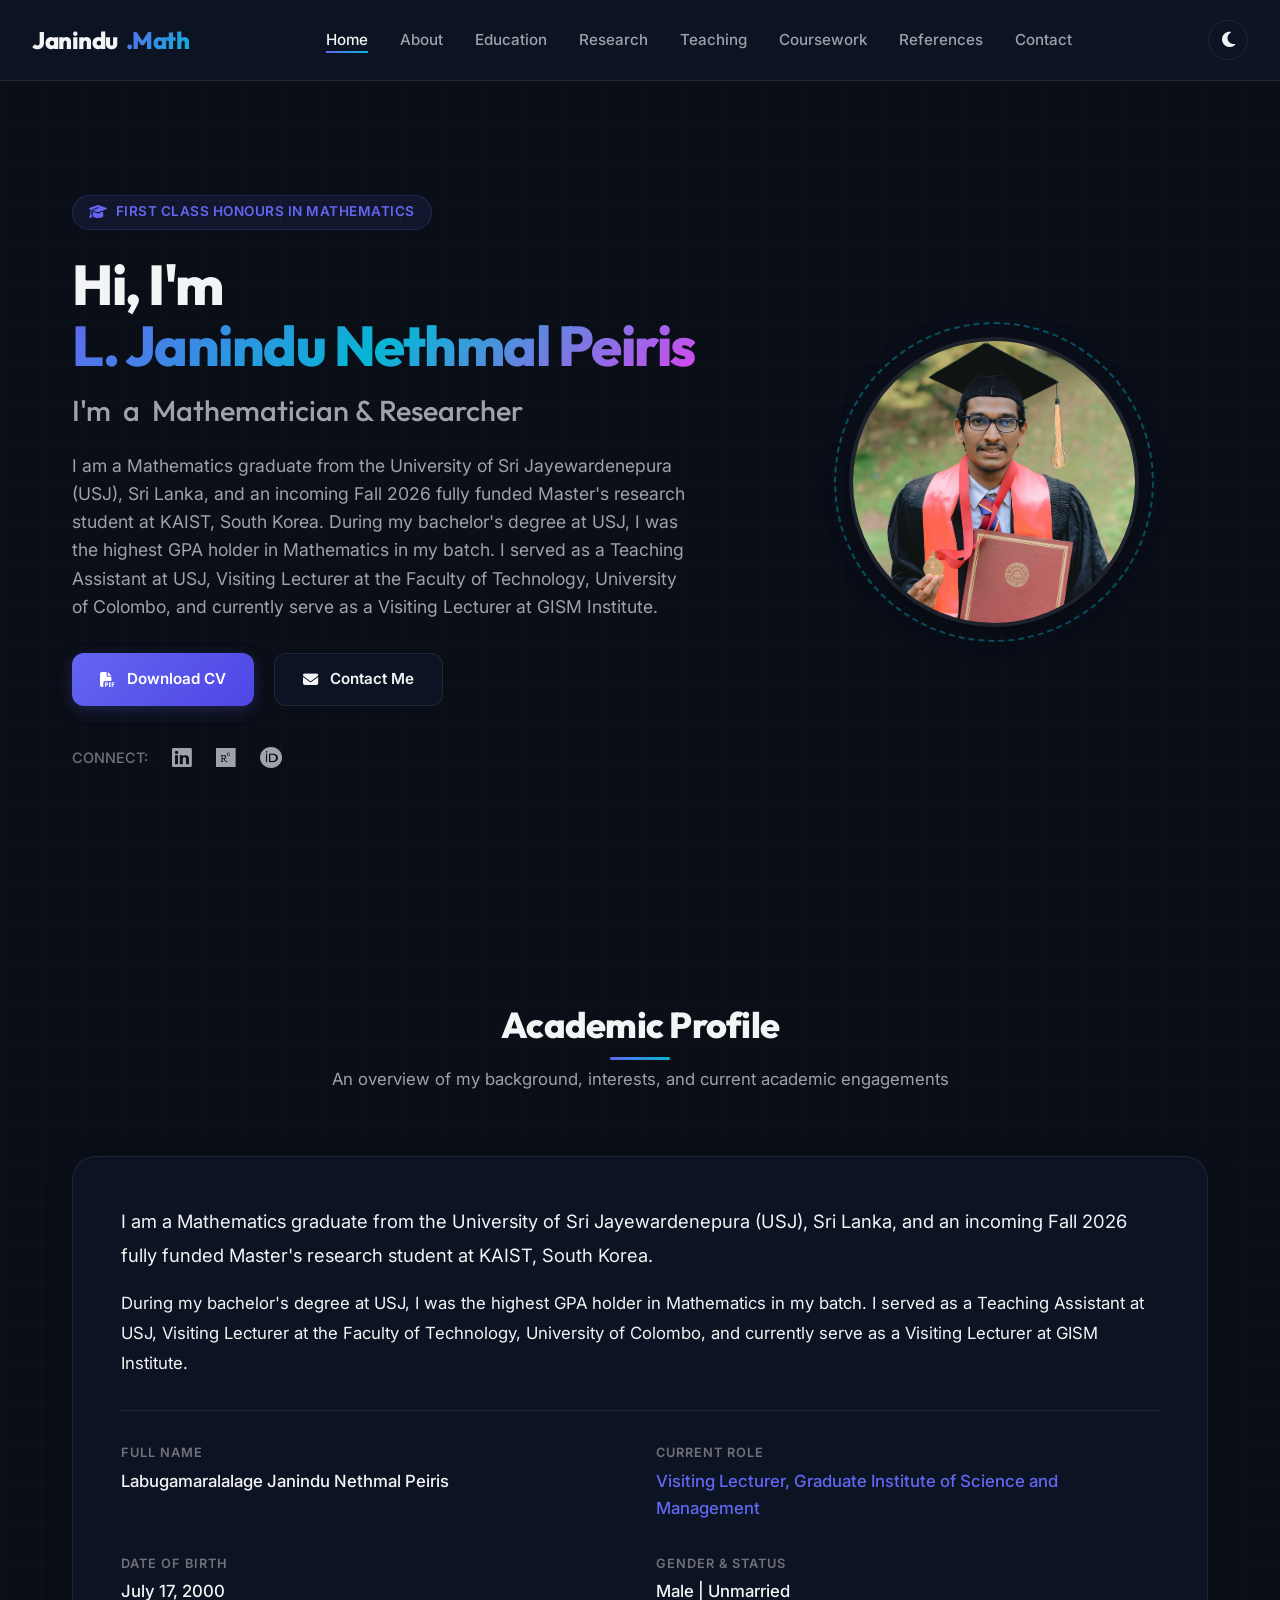
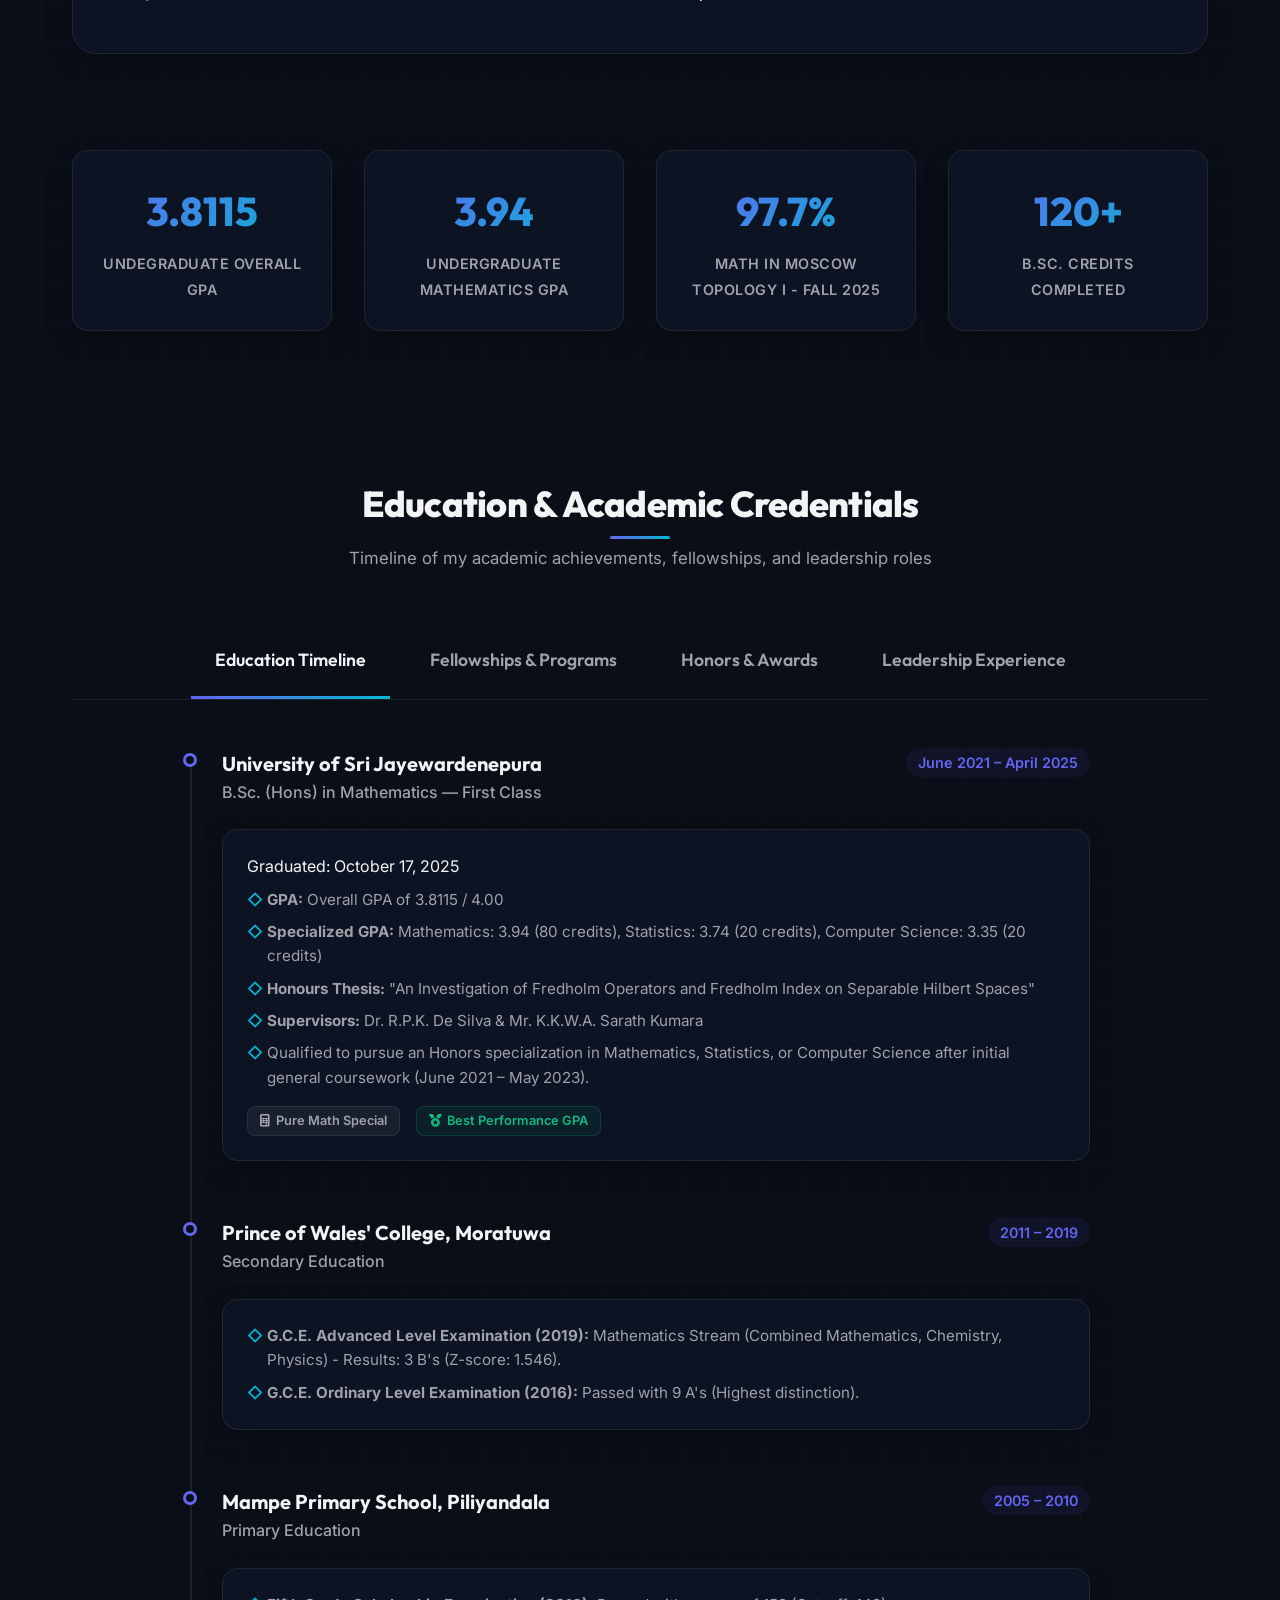
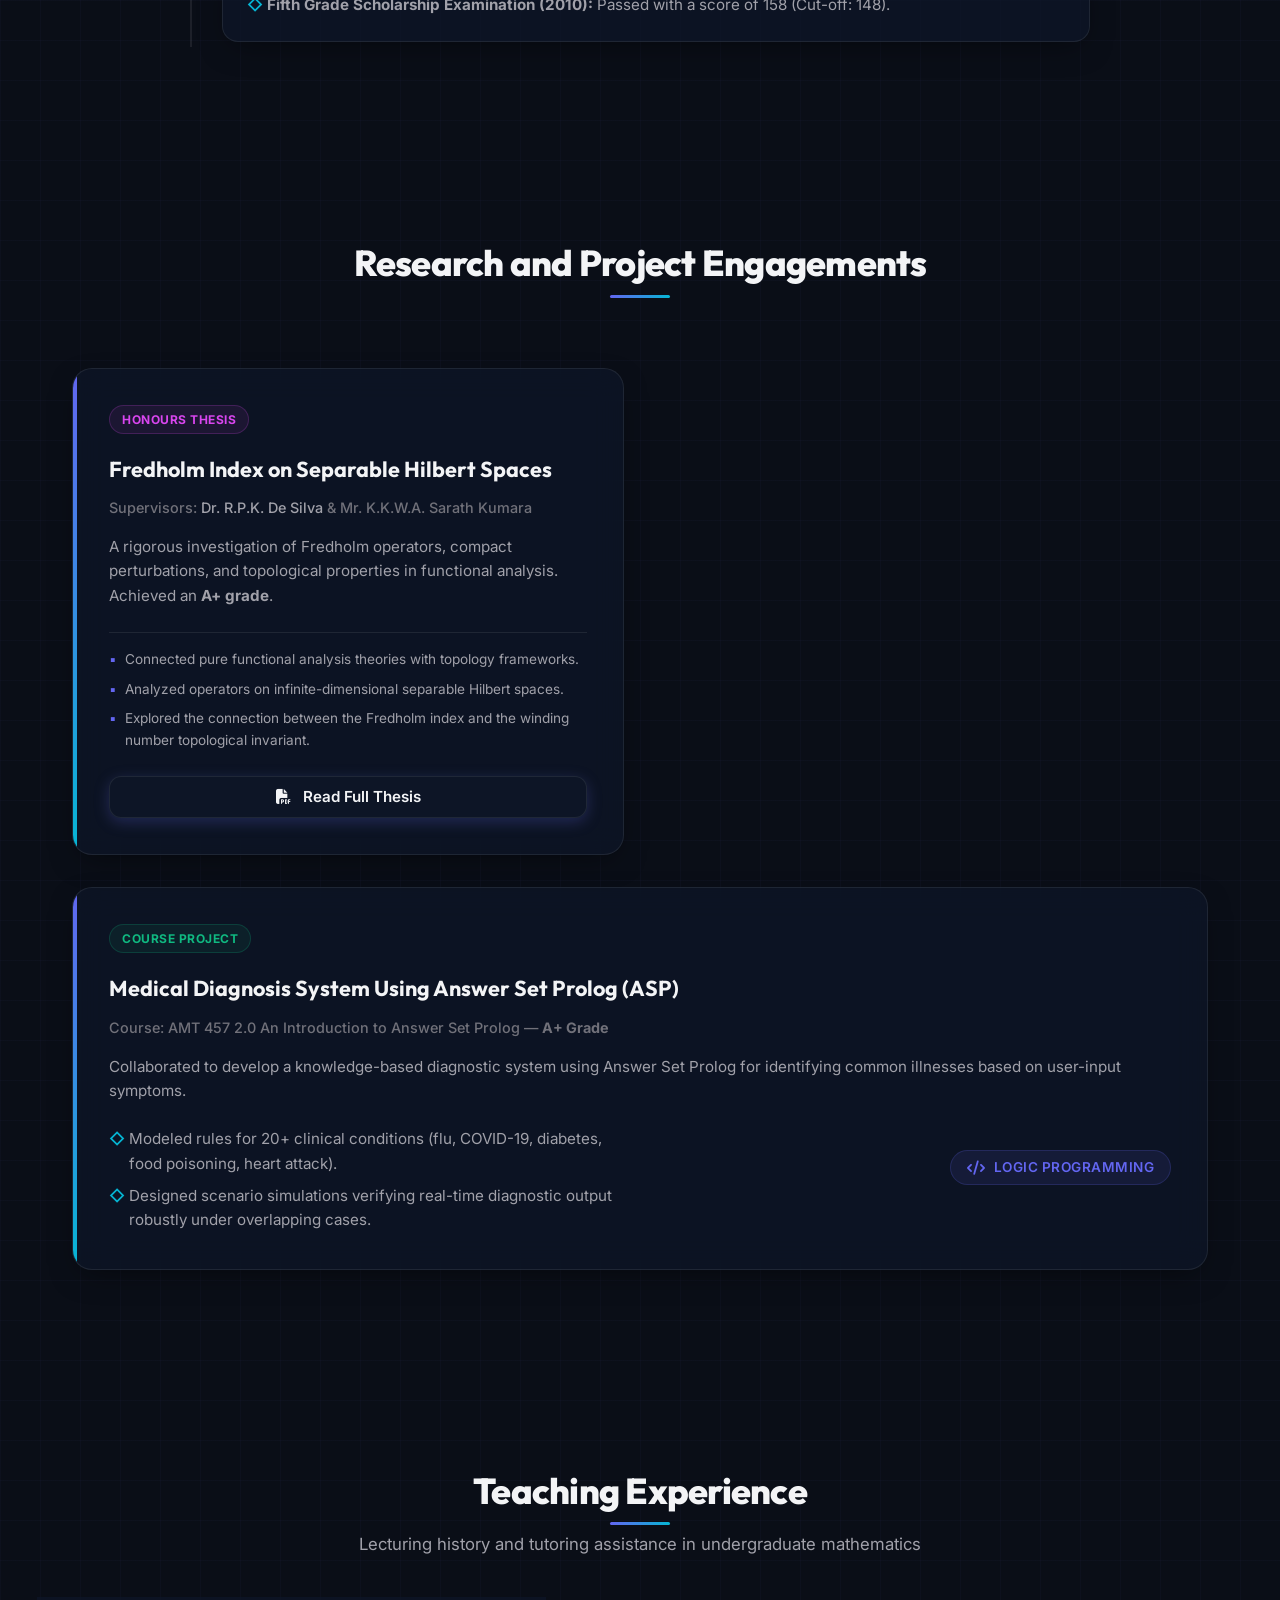
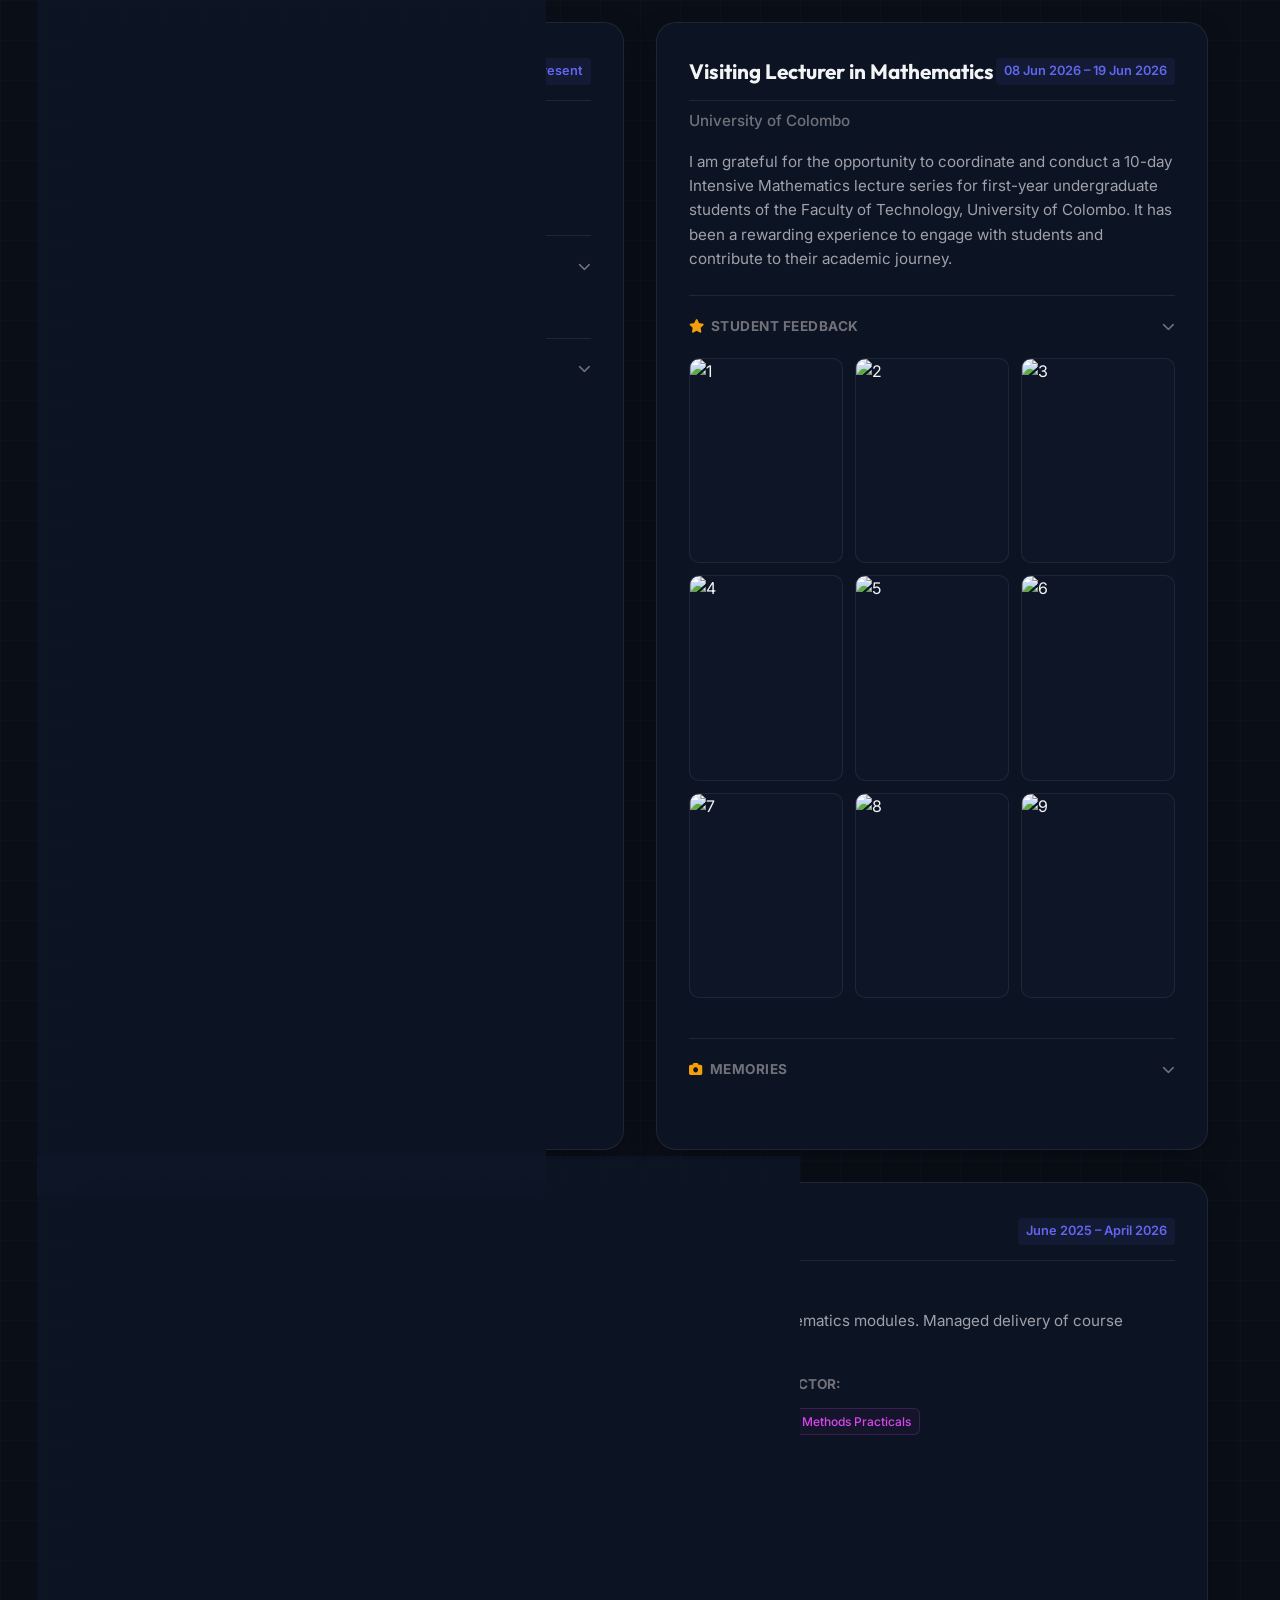
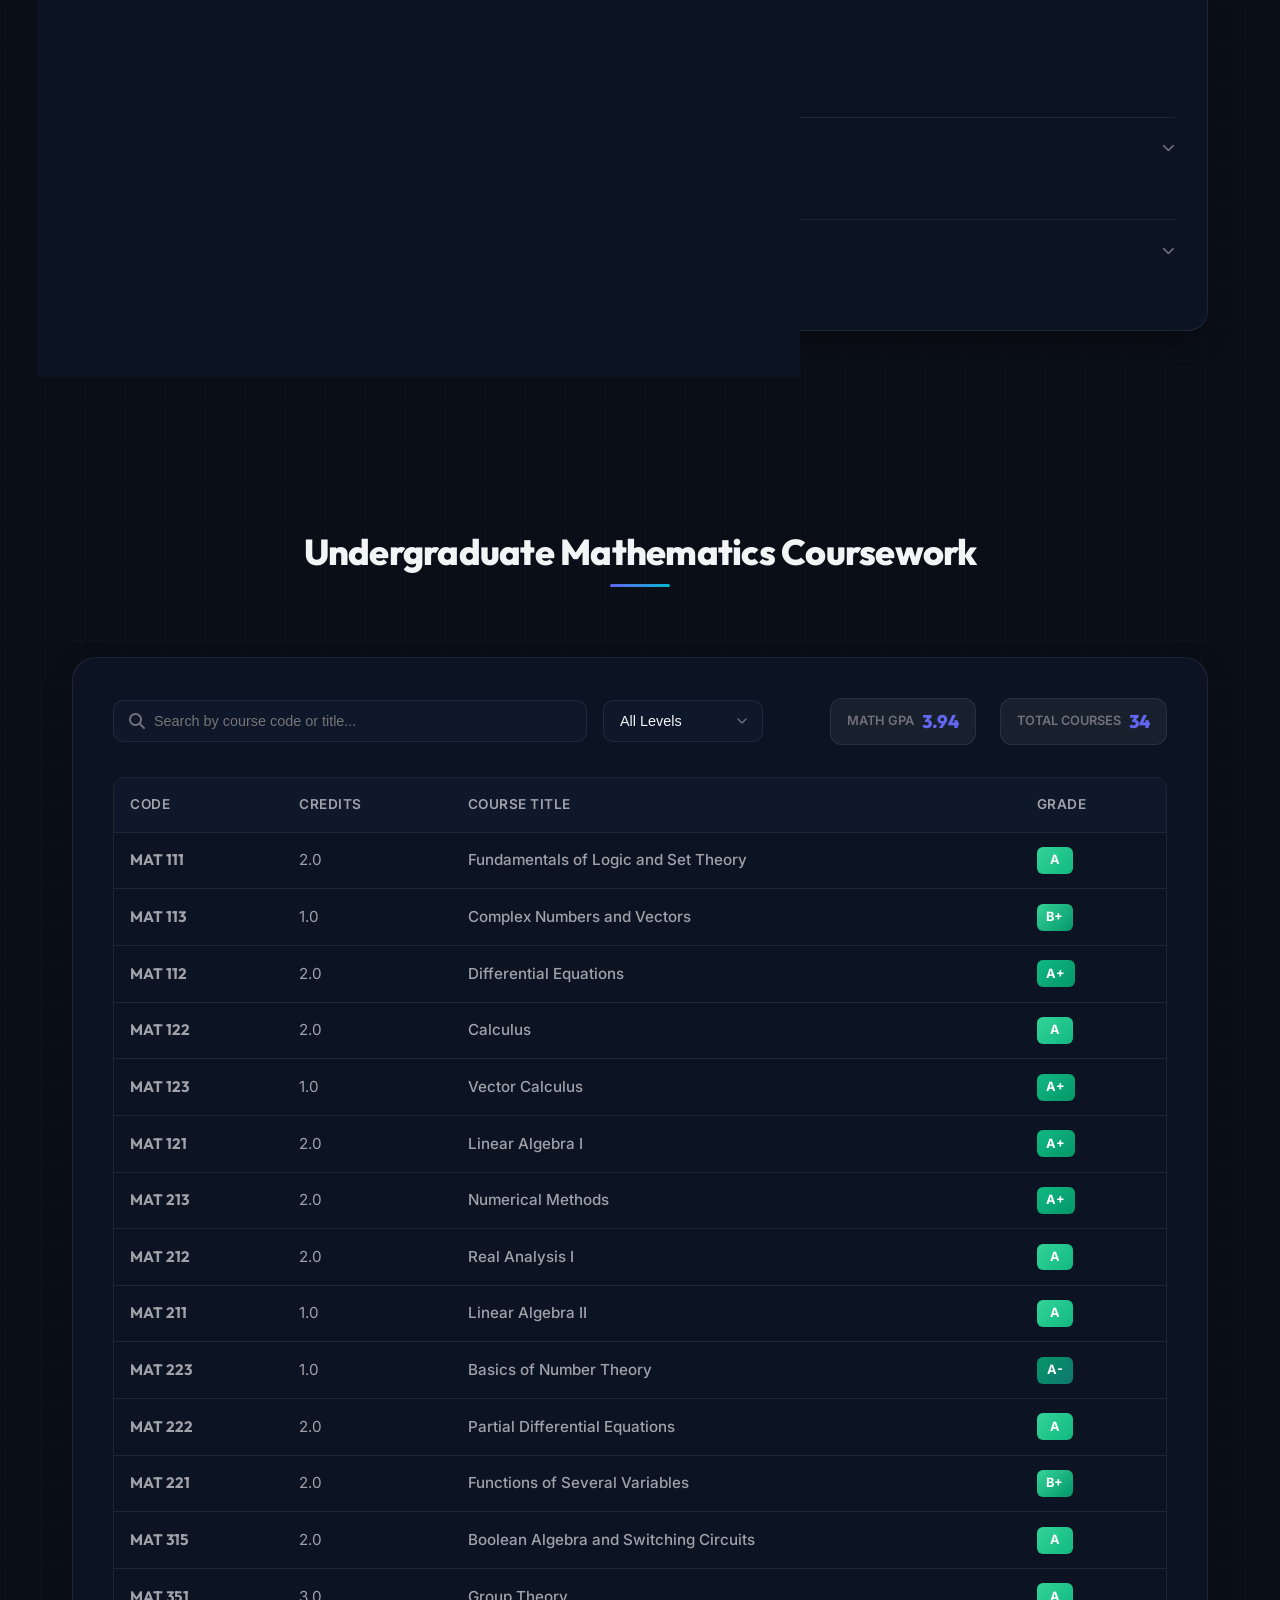
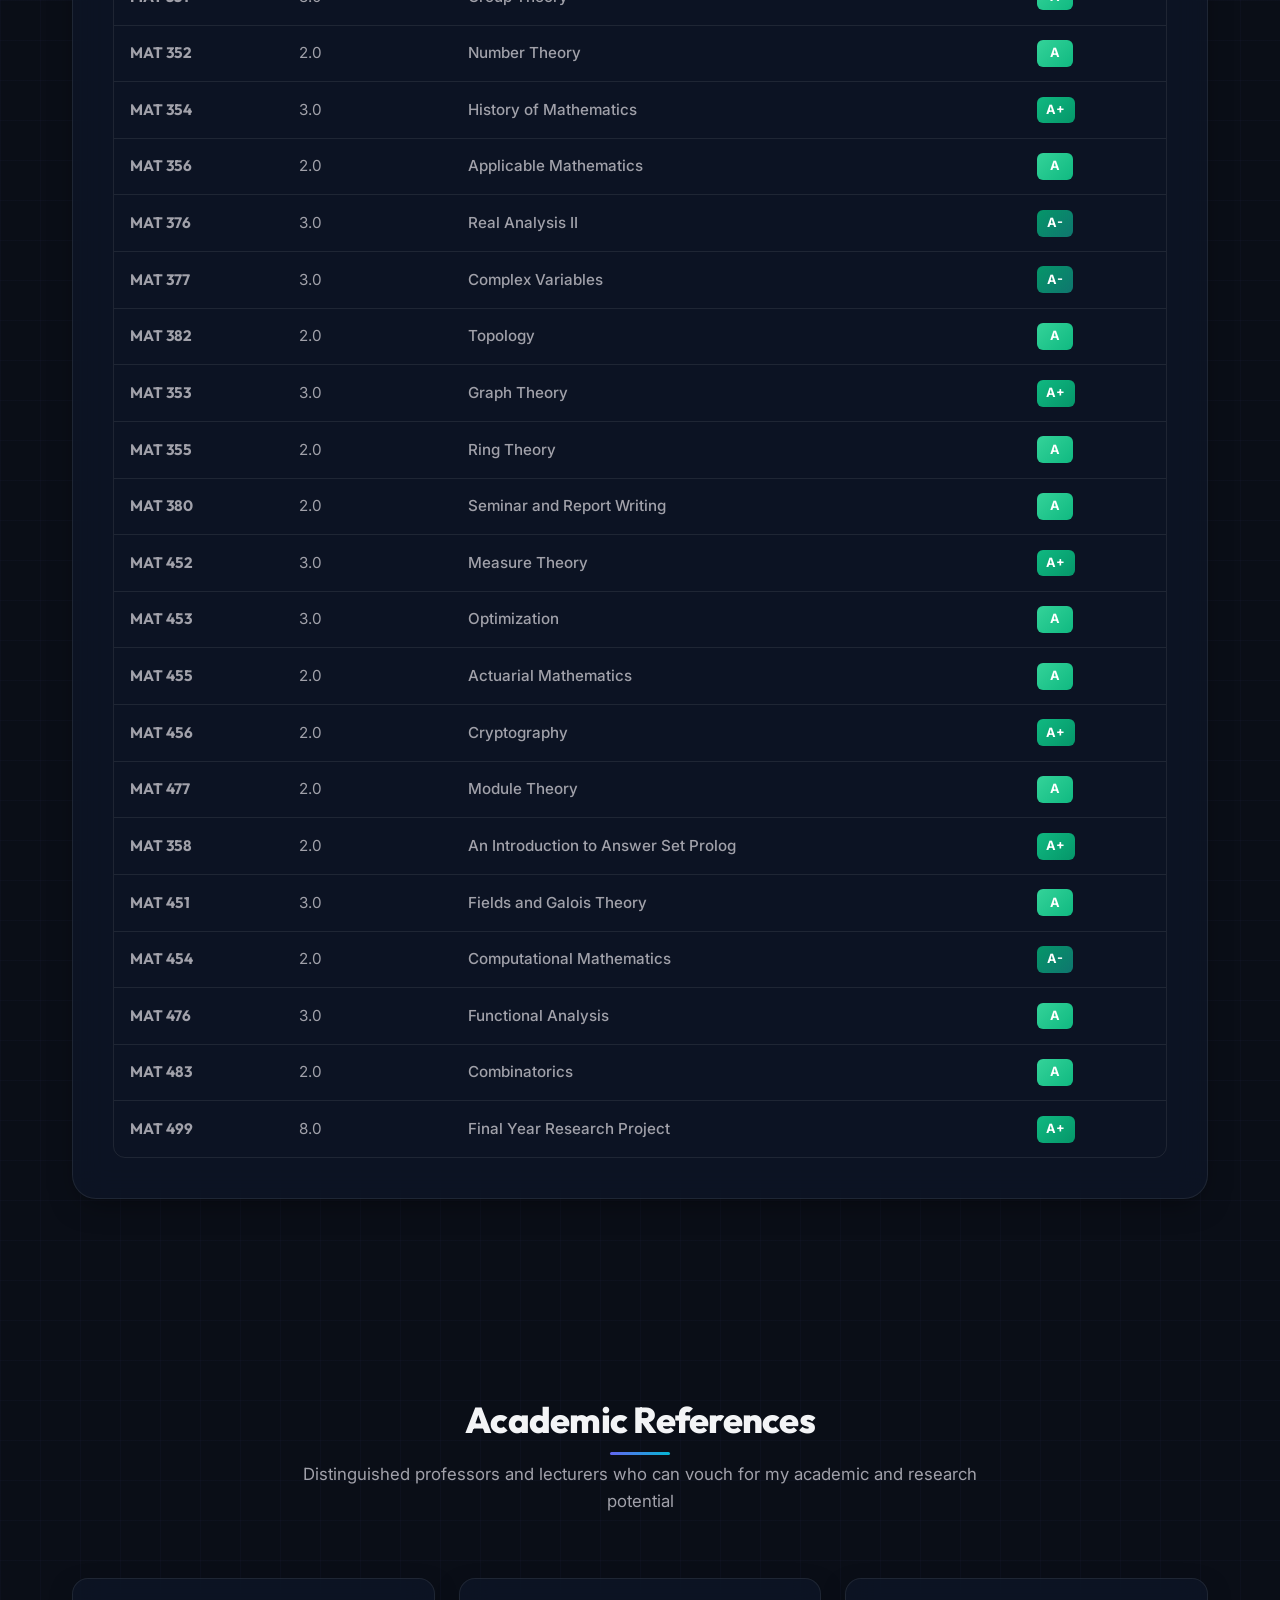
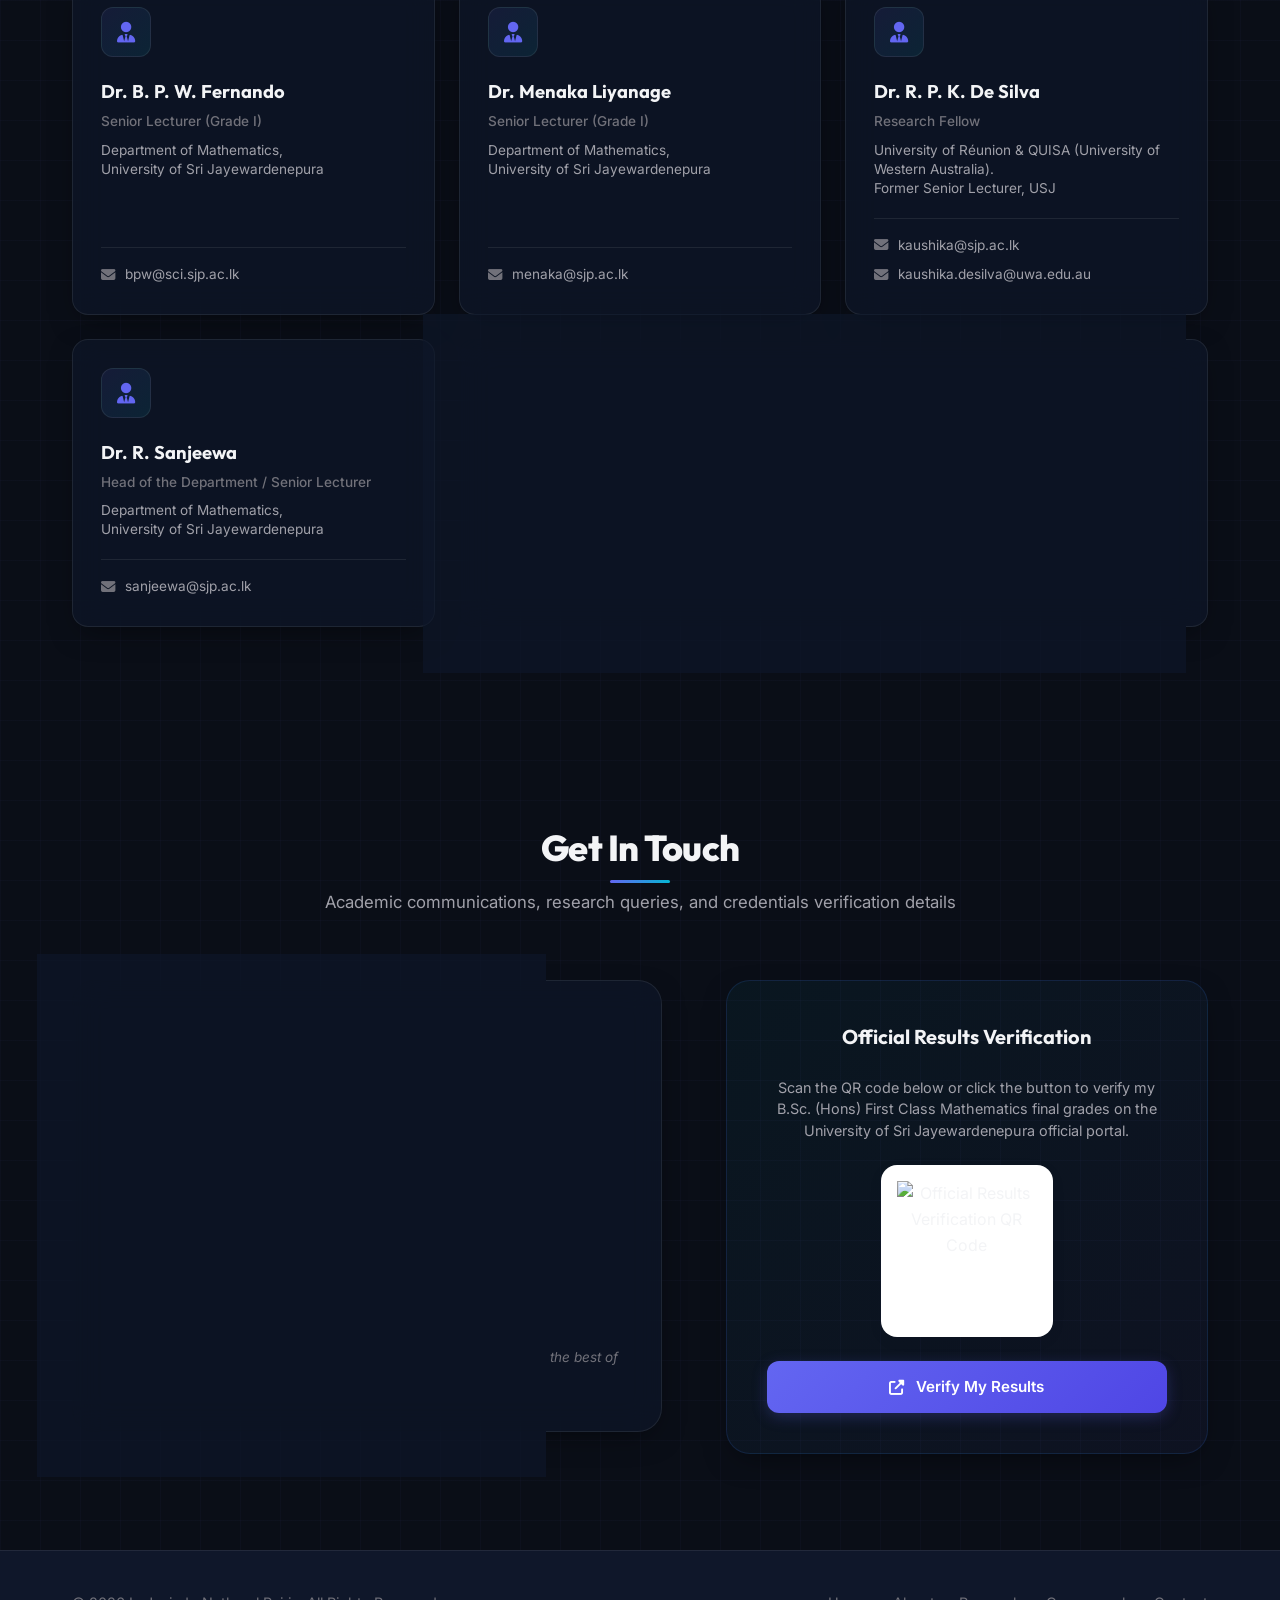
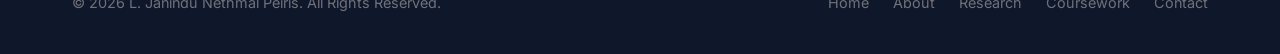
==== index.html @ 0f7d3d0b "Add Memories section with photo gallery for each teaching card" ====
<!DOCTYPE html>
<html lang="en">

<head>
    <meta charset="UTF-8">
    <meta name="viewport" content="width=device-width, initial-scale=1.0">
    <meta name="description"
        content="Academic Portfolio of L. Janindu Nethmal Peiris - First Class Honours Graduate in Mathematics, Gold Medalist, Researcher in Functional Analysis, Topology, and Mathematical Biology.">
    <meta name="keywords"
        content="Janindu Nethmal Peiris, Mathematics, Portfolio, Academic CV, Research, Topology, Functional Analysis, USJ, GISM">
    <meta name="author" content="L. Janindu Nethmal Peiris">

    <title>L. Janindu Nethmal Peiris | Academic Portfolio</title>

    <!-- CSS Stylesheet -->
    <link rel="stylesheet" href="style.css">

    <!-- Font Awesome Icons -->
    <link rel="stylesheet" href="https://cdnjs.cloudflare.com/ajax/libs/font-awesome/6.5.1/css/all.min.css">
</head>

<body>

    <!-- Mathematical Floating Background -->
    <canvas id="math-bg-canvas"></canvas>

    <!-- Navigation Bar -->
    <nav>
        <div class="nav-container">
            <a href="#home" class="logo">Janindu<span>.Math</span></a>
            <ul class="nav-links">
                <li><a href="#home" class="active">Home</a></li>
                <li><a href="#about">About</a></li>
                <li><a href="#academic-blocks">Education</a></li>
                <li><a href="#research">Research</a></li>
                <li><a href="#teaching">Teaching</a></li>
                <li><a href="#coursework">Coursework</a></li>
                <li><a href="#references">References</a></li>
                <li><a href="#contact">Contact</a></li>
            </ul>
            <div class="nav-controls">
                <button id="theme-toggle" aria-label="Toggle Theme">
                    <i class="fas fa-moon"></i>
                </button>
                <button class="menu-toggle" aria-label="Toggle Mobile Menu">
                    <span></span>
                    <span></span>
                    <span></span>
                </button>
            </div>
        </div>
    </nav>

    <!-- Hero Section -->
    <section id="home" class="hero scroll-fade show">
        <div class="container hero-grid">
            <div class="hero-content">
                <div class="badge-academic">
                    <i class="fas fa-graduation-cap"></i> First Class Honours in Mathematics
                </div>
                <h1>Hi, I'm <br><span>L. Janindu Nethmal Peiris</span></h1>
                <h2>I'm &thinsp;a &thinsp;<span id="typing"></span></h2>
                <p>
                    I am a Mathematics graduate from the University of Sri Jayewardenepura (USJ), Sri Lanka, 
                    and an incoming Fall 2026 fully funded Master's research student at KAIST, South Korea. 
                    During my bachelor's degree at USJ, I was the highest GPA holder in Mathematics in my batch. 
                    I served as a Teaching Assistant at USJ, Visiting Lecturer at the Faculty of Technology,
                    University of Colombo, and currently serve as a Visiting Lecturer at GISM Institute.
                </p>
                <div class="hero-buttons">
                    <a href="assets/LJN Peiris Academic CV.pdf" class="btn btn-primary" target="_blank">
                        <i class="fas fa-file-pdf"></i> Download CV
                    </a>
                    <a href="#contact" class="btn btn-secondary">
                        <i class="fas fa-envelope"></i> Contact Me
                    </a>
                </div>
                <div class="hero-socials">
                    <span>CONNECT:</span>
                    <a href="https://www.linkedin.com/in/janindu-nethmal" target="blank" class="social-link"
                        aria-label="LinkedIn">
                        <i class="fab fa-linkedin"></i>
                    </a>
                    <a href="https://bit.ly/janindunethmalRG" target="_blank" class="social-link"
                        aria-label="ResearchGate">
                        <i class="fab fa-researchgate"></i>
                    </a>
                    <a href="https://orcid.org/0009-0003-3929-9767" target="_blank" class="social-link"
                        aria-label="ORCID">
                        <i class="fab fa-orcid"></i>
                    </a>
                </div>
            </div>
            <div class="hero-image-wrapper">
                <div class="hero-image-bg-shape"></div>
                <div class="hero-image-outline"></div>
                <div class="hero-image">
                    <img src="assets/profile.JPG" alt="L. Janindu Nethmal Peiris Profile Picture">
                </div>
            </div>
        </div>
    </section>

    <!-- Academic Profile / About Section -->
    <section id="about" class="scroll-fade">
        <div class="container">
            <div class="section-header">
                <h2>Academic Profile</h2>
                <p>An overview of my background, interests, and current academic engagements</p>
            </div>

            <div class="profile-content">
                <p class="profile-intro">
                    I am a Mathematics graduate from the University of Sri Jayewardenepura (USJ), Sri Lanka, 
                    and an incoming Fall 2026 fully funded Master's research student at KAIST, South Korea. 
                </p>
                <p class="profile-intro" style="font-size: 1.05rem; margin-top: -1rem;">
                    During my bachelor's degree at USJ, I was the highest GPA holder in Mathematics in my batch. 
                    I served as a Teaching Assistant at USJ, Visiting Lecturer at the Faculty of Technology,
                    University of Colombo, and currently serve as a Visiting Lecturer at GISM Institute.
                </p>

                <div class="profile-details-grid">
                    <div class="profile-detail-item">
                        <span class="profile-detail-label">Full Name</span>
                        <span class="profile-detail-value">Labugamaralalage Janindu Nethmal Peiris</span>
                    </div>
                    <div class="profile-detail-item">
                        <span class="profile-detail-label">Current Role</span>
                        <span class="profile-detail-value">
                            <a href="https://gism.lk/" target="_blank">Visiting Lecturer, Graduate Institute of
                            Science and Management</a>
                        </span>
                    </div>
                    <div class="profile-detail-item">
                        <span class="profile-detail-label">Date of Birth</span>
                        <span class="profile-detail-value">July 17, 2000</span>
                    </div>
                    <div class="profile-detail-item">
                        <span class="profile-detail-label">Gender & Status</span>
                        <span class="profile-detail-value">Male | Unmarried</span>
                    </div>
                </div>
            </div>
        </div>
    </section>

    <!-- Stats Dashboard Banner -->
    <section class="section-stats scroll-fade" style="padding-top: 0;">
        <div class="container">
            <div class="stats-grid">
                <div class="stat-card">
                    <span class="stat-num" data-target="3.8115" data-decimals="4">0</span>
                    <span class="stat-label">Undegraduate Overall GPA</span>
                </div>
                <div class="stat-card">
                    <span class="stat-num" data-target="3.94" data-decimals="2">0</span>
                    <span class="stat-label">Undergraduate Mathematics GPA</span>
                </div>
                <div class="stat-card">
                    <span class="stat-num" data-target="97.7%" data-suffix="%" data-decimals="1">0</span>
                    <span class="stat-label">Math in Moscow Topology I - Fall 2025</span>
                </div>
                <div class="stat-card">
                    <span class="stat-num" data-target="120" data-suffix="+" data-decimals="0">0</span>
                    <span class="stat-label">B.Sc. Credits Completed</span>
                </div>
            </div>
        </div>
    </section>

    <!-- Tabs Container for Education, Fellowships, Awards, and Leadership -->
    <section id="academic-blocks" class="scroll-fade">
        <div class="container">
            <div class="section-header">
                <h2>Education & Academic Credentials</h2>
                <p>Timeline of my academic achievements, fellowships, and leadership roles</p>
            </div>

            <!-- Tab Buttons -->
            <div class="tab-controls">
                <button class="tab-btn active" data-tab="edu-pane">Education Timeline</button>
                <button class="tab-btn" data-tab="fellowships-pane">Fellowships & Programs</button>
                <button class="tab-btn" data-tab="awards-pane">Honors & Awards</button>
                <button class="tab-btn" data-tab="leadership-pane">Leadership Experience</button>
            </div>

            <!-- Tab Panes -->
            <!-- 1. Education -->
            <div class="tab-pane active" id="edu-pane">
                <div class="education-timeline">

                    <div class="timeline-item">
                        <div class="timeline-dot"></div>
                        <div class="timeline-header">
                            <div class="timeline-title">
                                <h3><a href="https://www.sjp.ac.lk/" target="_blank">University of Sri
                                        Jayewardenepura</a></h3>
                                <div class="timeline-subinfo">B.Sc. (Hons) in Mathematics — First Class</div>
                            </div>
                            <span class="timeline-date">June 2021 – April 2025</span>
                        </div>
                        <div class="timeline-body">
                            <p style="margin-bottom: 0.5rem;">Graduated: October 17, 2025</p>
                            <ul class="timeline-list">
                                <li><strong>GPA:</strong> Overall GPA of 3.8115 / 4.00</li>
                                <li><strong>Specialized GPA:</strong> Mathematics: 3.94 (80 credits), Statistics: 3.74
                                    (20 credits), Computer Science: 3.35 (20 credits)</li>
                                <li><strong>Honours Thesis:</strong> "An Investigation of Fredholm Operators and
                                    Fredholm Index on Separable Hilbert Spaces"</li>
                                <li><strong>Supervisors:</strong> Dr. R.P.K. De Silva & Mr. K.K.W.A. Sarath Kumara</li>
                                <li>Qualified to pursue an Honors specialization in Mathematics, Statistics, or Computer
                                    Science after initial general coursework (June 2021 – May 2023).</li>
                            </ul>
                            <div class="timeline-badge-row">
                                <span class="timeline-badge"><i class="fas fa-calculator"></i> Pure Math Special</span>
                                <span class="timeline-badge highlight"><i class="fas fa-medal"></i> Best Performance
                                    GPA</span>
                            </div>
                        </div>
                    </div>

                    <div class="timeline-item">
                        <div class="timeline-dot"></div>
                        <div class="timeline-header">
                            <div class="timeline-title">
                                <h3><a href="https://princeofwales.edu.lk/" target="_blank">Prince of Wales' College,
                                        Moratuwa</a></h3>
                                <div class="timeline-subinfo">Secondary Education</div>
                            </div>
                            <span class="timeline-date">2011 – 2019</span>
                        </div>
                        <div class="timeline-body">
                            <ul class="timeline-list">
                                <li><strong>G.C.E. Advanced Level Examination (2019):</strong> Mathematics Stream
                                    (Combined Mathematics, Chemistry, Physics) - Results: 3 B's (Z-score: 1.546).</li>
                                <li><strong>G.C.E. Ordinary Level Examination (2016):</strong> Passed with 9 A's
                                    (Highest distinction).</li>
                            </ul>
                        </div>
                    </div>

                    <div class="timeline-item">
                        <div class="timeline-dot"></div>
                        <div class="timeline-header">
                            <div class="timeline-title">
                                <h3>Mampe Primary School, Piliyandala</h3>
                                <div class="timeline-subinfo">Primary Education</div>
                            </div>
                            <span class="timeline-date">2005 – 2010</span>
                        </div>
                        <div class="timeline-body">
                            <ul class="timeline-list">
                                <li><strong>Fifth Grade Scholarship Examination (2010):</strong> Passed with a score of
                                    158 (Cut-off: 148).</li>
                            </ul>
                        </div>
                    </div>

                </div>
            </div>

            <!-- 2. Fellowships -->
            <div class="tab-pane" id="fellowships-pane">
                <div class="education-timeline">

                    <div class="timeline-item">
                        <div class="timeline-dot"></div>
                        <div class="timeline-header">
                            <div class="timeline-title">
                                <h3><a href="https://mathinmoscow.org/overview/" target="_blank">Math in Moscow
                                        Program</a></h3>
                                <div class="timeline-subinfo">Manta Fellow (Moscow, Russia)</div>
                            </div>
                            <span class="timeline-date">Commenced Sept 2025</span>
                        </div>
                        <div class="timeline-body">
                            <p style="margin-bottom: 0.75rem;">
                                Selected as one of 13 Manta Fellows from three leading state universities in Sri Lanka.
                                Fully funded by the Manta Institute for Mathematics to participate in the prestigious
                                program organized by the Independent University of Moscow, the Higher School of
                                Economics, and the Moscow Center for Continuous Mathematical Education.
                            </p>
                            <p style="margin-bottom: 0.75rem;">
                                Completed the advanced course <strong>Topology I</strong>, earning an <strong>A+ grade
                                    (97.7/100)</strong>.
                            </p>
                            <ul class="timeline-list" style="margin-bottom: 1rem;">
                                <li>Metric & topological spaces, manifolds, compactness, continuity.</li>
                                <li>Surfaces classification, Euler characteristic, orientability.</li>
                                <li>Homotopy, covering spaces, fundamental groups.</li>
                                <li>Knot theory and the Alexander-Conway polynomial.</li>
                            </ul>
                            <div class="timeline-badge-row">
                                <a href="https://1drv.ms/b/c/8fab2ed5d67792d9/IQAG-FPsqj3MSa53lHqc9YDzAQQ_ovsRiKGnMXn5fspen5Q?e=Enzs3z"
                                    target="_blank" class="timeline-badge highlight" style="text-decoration:none;">
                                    <i class="fas fa-file-alt"></i> View Moscow Transcript
                                </a>
                            </div>
                        </div>
                    </div>

                    <div class="timeline-item">
                        <div class="timeline-dot"></div>
                        <div class="timeline-header">
                            <div class="timeline-title">
                                <h3><a href="https://www.mantainstitute.org/" target="_blank">Manta Institute of
                                        Mathematics</a></h3>
                                <div class="timeline-subinfo">Academic Member</div>
                            </div>
                            <span class="timeline-date">2025 - Present</span>
                        </div>
                        <div class="timeline-body">
                            <p>
                                Active member participating in international academic programs and collaborating with a
                                global network of researchers and mathematicians.
                            </p>
                        </div>
                    </div>

                </div>
            </div>

            <!-- 3. Awards -->
            <div class="tab-pane" id="awards-pane">
                <!-- Highlighted Gold Medal Box -->
                <div class="gold-medal-banner">
                    <div class="gold-medal-icon">
                        <i class="fas fa-award"></i>
                    </div>
                    <div class="gold-medal-info">
                        <h4>Prof. Sunethra Weerakoon Gold Medal</h4>
                        <p>
                            Awarded to the student obtaining a First Class Honours degree with the best performance in
                            Mathematics or Applied Mathematics, recognizing the highest GPA in the specialized subject
                            area within the Department of Mathematics.
                        </p>
                        <p style="font-size: 0.85rem; color: var(--text-muted); margin-bottom: 0.5rem;">
                            Received at the 51st Convocation of the University of Sri Jayewardenepura, October 17, 2025.
                        </p>
                        <a href="https://1drv.ms/b/c/8fab2ed5d67792d9/IQAi8SAPxv70TIS-vKfKxxfQAfrPUv4zIWT4D6Rs-2pQtPE?e=yagmes"
                            target="_blank" class="btn-link-cert">
                            View Gold Medal Certificate <i class="fas fa-arrow-right"></i>
                        </a>
                    </div>
                </div>

                <div class="awards-timeline">

                    <div class="timeline-item">
                        <div class="timeline-dot"></div>
                        <div class="timeline-header">
                            <div class="timeline-title">
                                <h3>Dr. Sirimathi Wewala Memorial Scholarship</h3>
                                <div class="timeline-subinfo">University of Sri Jayewardenepura</div>
                            </div>
                            <span class="timeline-date">July 2024</span>
                        </div>
                        <div class="timeline-body">
                            <p style="margin-bottom: 0.5rem;">
                                Awarded for obtaining the highest performance (GPA) in the first three years of the
                                B.Sc. Mathematics Honors degree at USJ.
                            </p>
                            <a href="https://1drv.ms/b/c/8fab2ed5d67792d9/IQACLX0llEaOSLFs8Qm0w5SDASg4kP41sZ5-e5Twlcd8IKg?e=sXuTvm"
                                target="_blank" class="btn-link-cert" style="color: var(--primary);">
                                View Scholarship Certificate <i class="fas fa-arrow-right"></i>
                            </a>
                        </div>
                    </div>

                    <div class="timeline-item">
                        <div class="timeline-dot"></div>
                        <div class="timeline-header">
                            <div class="timeline-title">
                                <h3>Three-Time Gold Medalist</h3>
                                <div class="timeline-subinfo">Annual Prize Giving, Prince of Wales' College</div>
                            </div>
                            <span class="timeline-date">2016 – 2018</span>
                        </div>
                        <div class="timeline-body">
                            <ul class="timeline-list">
                                <li><strong>2018:</strong> Grade 13 Science Batch First</li>
                                <li><strong>2017:</strong> Grade 12 Mathematics Batch First</li>
                                <li><strong>2016:</strong> Grade 11 Batch First</li>
                            </ul>
                        </div>
                    </div>

                </div>
            </div>

            <!-- 4. Leadership -->
            <div class="tab-pane" id="leadership-pane">
                <div class="education-timeline">

                    <div class="timeline-item">
                        <div class="timeline-dot"></div>
                        <div class="timeline-header">
                            <div class="timeline-title">
                                <h3>Former Vice President, Mathematics Society</h3>
                                <div class="timeline-subinfo">University of Sri Jayewardenepura</div>
                            </div>
                            <span class="timeline-date">Nov 16, 2023 – July 11, 2024</span>
                        </div>
                        <div class="timeline-body">
                            <ul class="timeline-list">
                                <li>Led the organization and coordination of the <strong>Japura Math Quiz 2024</strong>
                                    (held on January 11, 2024).</li>
                                <li>Led a two-day G.C.E. Ordinary Level math seminar at M.D.H. Jayewardana Maha
                                    Vidyalaya, Battaramulla, in collaboration with school alumni (March 25–26, 2024).
                                </li>
                            </ul>
                        </div>
                    </div>

                </div>
            </div>

        </div>
    </section>

    <!-- Research Experience Section -->
    <section id="research" class="scroll-fade">
        <div class="container">
            <div class="section-header">
                <h2>Research and Project Engagements</h2>
            </div>

            <div class="research-grid">

                
                <!-- Completed Research -->
                <div class="research-card">
                    <div class="research-card-header">
                        <span class="research-badge thesis">Honours Thesis</span>
                    </div>
                    <h3>Fredholm Index on Separable Hilbert Spaces</h3>
                    <div class="research-authors">
                        Supervisors: <a
                            href="file:///d:/OneDrive/Desktop/My%20Academic%20Portfolio%20Website/index.html#references">Dr.
                            R.P.K. De Silva</a> & Mr. K.K.W.A. Sarath Kumara
                    </div>
                    <p class="research-desc">
                        A rigorous investigation of Fredholm operators, compact perturbations, and topological
                        properties in functional analysis. Achieved an <strong>A+ grade</strong>.
                    </p>
                    <ul class="research-highlights">
                        <li>Connected pure functional analysis theories with topology frameworks.</li>
                        <li>Analyzed operators on infinite-dimensional separable Hilbert spaces.</li>
                        <li>Explored the connection between the Fredholm index and the winding number topological
                            invariant.</li>
                    </ul>
                    <div class="research-links">
                        <a href="https://1drv.ms/b/c/8fab2ed5d67792d9/IQAZOjy1tsKlT5WhKSXoc6hkAXPz2vZxpqxAETC1BqXr3nk?e=Ginivj"
                            target="_blank" class="btn btn-primary btn-secondary"
                            style="padding:0.5rem 1rem; width:100%;">
                            <i class="fas fa-file-pdf"></i> Read Full Thesis
                        </a>
                    </div>
                </div>

            </div>

            <!-- ASP Prolog project -->
            <div class="research-card" style="margin-top: 2rem; width: 100%;">
                <div class="research-card-header">
                    <span class="research-badge"
                        style="background:rgba(16, 185, 129, 0.08); border-color:rgba(16, 185, 129, 0.2); color:#10b981;">Course
                        Project</span>
                </div>
                <h3>Medical Diagnosis System Using Answer Set Prolog (ASP)</h3>
                <div class="research-authors">
                    Course: AMT 457 2.0 An Introduction to Answer Set Prolog — <strong>A+ Grade</strong>
                </div>
                <p class="research-desc">
                    Collaborated to develop a knowledge-based diagnostic system using Answer Set Prolog for identifying
                    common illnesses based on user-input symptoms.
                </p>
                <div class="profile-details-grid" style="border:none; padding-top:0;">
                    <div class="profile-detail-item">
                        <ul class="timeline-list">
                            <li>Modeled rules for 20+ clinical conditions (flu, COVID-19, diabetes, food poisoning,
                                heart attack).</li>
                            <li>Designed scenario simulations verifying real-time diagnostic output robustly under
                                overlapping cases.</li>
                        </ul>
                    </div>
                    <div class="profile-detail-item" style="justify-content: center; align-items: flex-end;">
                        <span class="badge-academic"><i class="fas fa-code"></i> Logic Programming</span>
                    </div>
                </div>
            </div>

        </div>
    </section>

    <!-- Teaching Experience Section -->
    <section id="teaching" class="scroll-fade">
        <div class="container">
            <div class="section-header">
                <h2>Teaching Experience</h2>
                <p>Lecturing history and tutoring assistance in undergraduate mathematics</p>
            </div>

            <div class="teaching-grid">

                <div class="teaching-card">
                    <div class="teaching-card-title">
                        <h3>Visiting Lecturer</h3>
                        <span class="teaching-duration">May 2026 – Present</span>
                    </div>
                    <div class="teaching-institution">Graduate Institute of Science and Management (GISM)</div>
                    <p class="teaching-desc">
                        <!-- Responsible for teaching FMS.011 Core Mathematics I for one semester. -->
                    </p>
                    <div class="teaching-topics">
                        <h4>CURRENT COURSE:</h4>
                        <div class="teaching-topic-tags">
                            <span class="tag software">FMS.011 Core Mathematics I</span>
                        </div>
                    </div>

                    <div class="teaching-feedback">
                        <div class="teaching-feedback-header" onclick="toggleFeedback(this)">
                            <h4><i class="fas fa-star"></i> Student Feedback</h4>
                            <span class="feedback-toggle-icon"><i class="fas fa-chevron-down"></i></span>
                        </div>
                        <div class="teaching-feedback-content">
                            <div class="feedback-grid" data-feedback-key="feedbacks-gism"></div>
                        </div>
                    </div>

                    <div class="teaching-feedback">
                        <div class="teaching-feedback-header" onclick="toggleFeedback(this)">
                            <h4><i class="fas fa-camera"></i> Memories</h4>
                            <span class="feedback-toggle-icon"><i class="fas fa-chevron-down"></i></span>
                        </div>
                        <div class="teaching-feedback-content">
                            <div class="feedback-grid" data-feedback-key="memories-gism"></div>
                        </div>
                    </div>

                </div>

                <div class="teaching-card">
                    <div class="teaching-card-title">
                        <h3>Visiting Lecturer in Mathematics</h3>
                        <span class="teaching-duration">08 Jun 2026 – 19 Jun 2026</span>
                    </div>
                    <div class="teaching-institution">University of Colombo</div>
                    <p class="teaching-desc">
                        I am grateful for the opportunity to coordinate and conduct a 10-day Intensive Mathematics
                        lecture series for first-year undergraduate students of the Faculty of Technology,
                        University of Colombo. It has been a rewarding experience to engage with students and
                        contribute to their academic journey.
                    </p>

                    <div class="teaching-feedback">
                        <div class="teaching-feedback-header" onclick="toggleFeedback(this)">
                            <h4><i class="fas fa-star"></i> Student Feedback</h4>
                            <span class="feedback-toggle-icon"><i class="fas fa-chevron-down"></i></span>
                        </div>
                        <div class="teaching-feedback-content">
                            <div class="feedback-grid" data-feedback-key="feedbacks-colombo"></div>
                        </div>
                    </div>

                    <div class="teaching-feedback">
                        <div class="teaching-feedback-header" onclick="toggleFeedback(this)">
                            <h4><i class="fas fa-camera"></i> Memories</h4>
                            <span class="feedback-toggle-icon"><i class="fas fa-chevron-down"></i></span>
                        </div>
                        <div class="teaching-feedback-content">
                            <div class="feedback-grid" data-feedback-key="memories-colombo"></div>
                        </div>
                    </div>

                </div>

                <div class="teaching-card" style="grid-column: span 2;">
                    <div class="teaching-card-title">
                        <h3>Graduate Teaching Assistant</h3>
                        <span class="teaching-duration">June 2025 – April 2026</span>
                    </div>
                    <div class="teaching-institution">Department of Mathematics, University of Sri Jayewardenepura</div>
                    <p class="teaching-desc">
                        Supported students in tutorial classrooms and graded assignments for several foundational
                        mathematics modules. Managed delivery of course materials, computational labs, and assessment
                        setups for the Mathematical Software course.
                    </p>

                    <div class="profile-details-grid" style="border:none; padding-top: 1rem;">
                        <div class="profile-detail-item">
                            <h4
                                style="font-size:0.85rem; text-transform:uppercase; color:var(--text-muted); margin-bottom:0.5rem;">
                                Lecturer in Charge — Mathematical Software:</h4>
                            <div class="teaching-topic-tags">
                                <span class="tag software">MAT 1100 Mathematical Software</span>
                            </div>
                            <ul class="timeline-list" style="margin-top:0.5rem; font-size:0.85rem;">
                                <li>Delivered computer laboratory lectures on computational techniques.</li>
                                <li>Prepared, evaluated, and discussed homework assignments and final exams.</li>
                            </ul>
                        </div>
                        <div class="profile-detail-item">
                            <h4
                                style="font-size:0.85rem; text-transform:uppercase; color:var(--text-muted); margin-bottom:0.5rem;">
                                MATLAB Lab Instructor:</h4>
                            <div class="teaching-topic-tags">
                                <span class="tag methods">MAT 213 2.0 Numerical Methods Practicals</span>
                            </div>
                        </div>
                        <div class="profile-detail-item">
                            <h4
                                style="font-size:0.85rem; text-transform:uppercase; color:var(--text-muted); margin-bottom:0.5rem;">
                                Discussion / Tutorial leader for:</h4>
                            <div class="teaching-topic-tags">
                                <span class="tag">MAT 221 Multivariable Functions</span>
                                <span class="tag">MAT 222 Partial Differential Equations</span>
                                <span class="tag">MAT 1052 Linear Algebra I</span>
                                <span class="tag">MAT 211 Linear Algebra II</span>
                                <span class="tag">MAT 212 Real Analysis I</span>
                                <span class="tag">MAT 376 Real Analysis II</span>
                            </div>
                        </div>
                    </div>

                    <div class="teaching-feedback">
                        <div class="teaching-feedback-header" onclick="toggleFeedback(this)">
                            <h4><i class="fas fa-star"></i> Student Feedback</h4>
                            <span class="feedback-toggle-icon"><i class="fas fa-chevron-down"></i></span>
                        </div>
                        <div class="teaching-feedback-content">
                            <div class="feedback-grid" data-feedback-key="feedbacks-usj"></div>
                        </div>
                    </div>

                    <div class="teaching-feedback">
                        <div class="teaching-feedback-header" onclick="toggleFeedback(this)">
                            <h4><i class="fas fa-camera"></i> Memories</h4>
                            <span class="feedback-toggle-icon"><i class="fas fa-chevron-down"></i></span>
                        </div>
                        <div class="teaching-feedback-content">
                            <div class="feedback-grid" data-feedback-key="memories-usj"></div>
                        </div>
                    </div>

                </div>

            </div>
        </div>
    </section>

    <!-- Coursework Database Section -->
    <section id="coursework" class="scroll-fade">
        <div class="container">
            <div class="section-header">
                <h2>Undergraduate Mathematics Coursework</h2>
            </div>

            <div class="coursework-panel">
                <div class="coursework-header-row">
                    <div class="search-filter-box">
                        <div class="search-input-wrapper">
                            <i class="fas fa-search"></i>
                            <input type="text" id="course-search" class="course-search"
                                placeholder="Search by course code or title...">
                        </div>
                        <select id="course-filter" class="course-filter">
                            <option value="all">All Levels</option>
                            <option value="year1">1st Year Courses</option>
                            <option value="year2">2nd Year Courses</option>
                            <option value="year3">3rd Year Courses</option>
                            <option value="year4">4th Year Courses</option>
                        </select>
                    </div>

                    <div class="course-gpa-summary">
                        <div class="gpa-pill">
                            <span class="gpa-pill-label">Math GPA</span>
                            <span class="gpa-pill-val">3.94</span>
                        </div>
                        <div class="gpa-pill">
                            <span class="gpa-pill-label">Total Courses</span>
                            <span class="gpa-pill-val">34</span>
                        </div>
                    </div>
                </div>

                <div class="table-wrapper">
                    <table class="coursework-table">
                        <thead>
                            <tr>
                                <th>Code</th>
                                <th>Credits</th>
                                <th>Course Title</th>
                                <th>Grade</th>
                            </tr>
                        </thead>
                        <tbody>
                            <!-- Year 1 -->
                            <tr>
                                <td class="course-code-cell">MAT 111</td>
                                <td>2.0</td>
                                <td class="course-title-cell">Fundamentals of Logic and Set Theory</td>
                                <td><span class="grade-badge a">A</span></td>
                            </tr>
                            <tr>
                                <td class="course-code-cell">MAT 113</td>
                                <td>1.0</td>
                                <td class="course-title-cell">Complex Numbers and Vectors</td>
                                <td><span class="grade-badge bplus">B+</span></td>
                            </tr>
                            <tr>
                                <td class="course-code-cell">MAT 112</td>
                                <td>2.0</td>
                                <td class="course-title-cell">Differential Equations</td>
                                <td><span class="grade-badge aplus">A+</span></td>
                            </tr>
                            <tr>
                                <td class="course-code-cell">MAT 122</td>
                                <td>2.0</td>
                                <td class="course-title-cell">Calculus</td>
                                <td><span class="grade-badge a">A</span></td>
                            </tr>
                            <tr>
                                <td class="course-code-cell">MAT 123</td>
                                <td>1.0</td>
                                <td class="course-title-cell">Vector Calculus</td>
                                <td><span class="grade-badge aplus">A+</span></td>
                            </tr>
                            <tr>
                                <td class="course-code-cell">MAT 121</td>
                                <td>2.0</td>
                                <td class="course-title-cell">Linear Algebra I</td>
                                <td><span class="grade-badge aplus">A+</span></td>
                            </tr>

                            <!-- Year 2 -->
                            <tr>
                                <td class="course-code-cell">MAT 213</td>
                                <td>2.0</td>
                                <td class="course-title-cell">Numerical Methods</td>
                                <td><span class="grade-badge aplus">A+</span></td>
                            </tr>
                            <tr>
                                <td class="course-code-cell">MAT 212</td>
                                <td>2.0</td>
                                <td class="course-title-cell">Real Analysis I</td>
                                <td><span class="grade-badge a">A</span></td>
                            </tr>
                            <tr>
                                <td class="course-code-cell">MAT 211</td>
                                <td>1.0</td>
                                <td class="course-title-cell">Linear Algebra II</td>
                                <td><span class="grade-badge a">A</span></td>
                            </tr>
                            <tr>
                                <td class="course-code-cell">MAT 223</td>
                                <td>1.0</td>
                                <td class="course-title-cell">Basics of Number Theory</td>
                                <td><span class="grade-badge aminus">A-</span></td>
                            </tr>
                            <tr>
                                <td class="course-code-cell">MAT 222</td>
                                <td>2.0</td>
                                <td class="course-title-cell">Partial Differential Equations</td>
                                <td><span class="grade-badge a">A</span></td>
                            </tr>
                            <tr>
                                <td class="course-code-cell">MAT 221</td>
                                <td>2.0</td>
                                <td class="course-title-cell">Functions of Several Variables</td>
                                <td><span class="grade-badge bplus">B+</span></td>
                            </tr>

                            <!-- Year 3 -->
                            <tr>
                                <td class="course-code-cell">MAT 315</td>
                                <td>2.0</td>
                                <td class="course-title-cell">Boolean Algebra and Switching Circuits</td>
                                <td><span class="grade-badge a">A</span></td>
                            </tr>
                            <tr>
                                <td class="course-code-cell">MAT 351</td>
                                <td>3.0</td>
                                <td class="course-title-cell">Group Theory</td>
                                <td><span class="grade-badge a">A</span></td>
                            </tr>
                            <tr>
                                <td class="course-code-cell">MAT 352</td>
                                <td>2.0</td>
                                <td class="course-title-cell">Number Theory</td>
                                <td><span class="grade-badge a">A</span></td>
                            </tr>
                            <tr>
                                <td class="course-code-cell">MAT 354</td>
                                <td>3.0</td>
                                <td class="course-title-cell">History of Mathematics</td>
                                <td><span class="grade-badge aplus">A+</span></td>
                            </tr>
                            <tr>
                                <td class="course-code-cell">MAT 356</td>
                                <td>2.0</td>
                                <td class="course-title-cell">Applicable Mathematics</td>
                                <td><span class="grade-badge a">A</span></td>
                            </tr>
                            <tr>
                                <td class="course-code-cell">MAT 376</td>
                                <td>3.0</td>
                                <td class="course-title-cell">Real Analysis II</td>
                                <td><span class="grade-badge aminus">A-</span></td>
                            </tr>
                            <tr>
                                <td class="course-code-cell">MAT 377</td>
                                <td>3.0</td>
                                <td class="course-title-cell">Complex Variables</td>
                                <td><span class="grade-badge aminus">A-</span></td>
                            </tr>
                            <tr>
                                <td class="course-code-cell">MAT 382</td>
                                <td>2.0</td>
                                <td class="course-title-cell">Topology</td>
                                <td><span class="grade-badge a">A</span></td>
                            </tr>
                            <tr>
                                <td class="course-code-cell">MAT 353</td>
                                <td>3.0</td>
                                <td class="course-title-cell">Graph Theory</td>
                                <td><span class="grade-badge aplus">A+</span></td>
                            </tr>
                            <tr>
                                <td class="course-code-cell">MAT 355</td>
                                <td>2.0</td>
                                <td class="course-title-cell">Ring Theory</td>
                                <td><span class="grade-badge a">A</span></td>
                            </tr>
                            <tr>
                                <td class="course-code-cell">MAT 380</td>
                                <td>2.0</td>
                                <td class="course-title-cell">Seminar and Report Writing</td>
                                <td><span class="grade-badge a">A</span></td>
                            </tr>

                            <!-- Year 4 -->
                            <tr>
                                <td class="course-code-cell">MAT 452</td>
                                <td>3.0</td>
                                <td class="course-title-cell">Measure Theory</td>
                                <td><span class="grade-badge aplus">A+</span></td>
                            </tr>
                            <tr>
                                <td class="course-code-cell">MAT 453</td>
                                <td>3.0</td>
                                <td class="course-title-cell">Optimization</td>
                                <td><span class="grade-badge a">A</span></td>
                            </tr>
                            <tr>
                                <td class="course-code-cell">MAT 455</td>
                                <td>2.0</td>
                                <td class="course-title-cell">Actuarial Mathematics</td>
                                <td><span class="grade-badge a">A</span></td>
                            </tr>
                            <tr>
                                <td class="course-code-cell">MAT 456</td>
                                <td>2.0</td>
                                <td class="course-title-cell">Cryptography</td>
                                <td><span class="grade-badge aplus">A+</span></td>
                            </tr>
                            <tr>
                                <td class="course-code-cell">MAT 477</td>
                                <td>2.0</td>
                                <td class="course-title-cell">Module Theory</td>
                                <td><span class="grade-badge a">A</span></td>
                            </tr>
                            <tr>
                                <td class="course-code-cell">MAT 358</td>
                                <td>2.0</td>
                                <td class="course-title-cell">An Introduction to Answer Set Prolog</td>
                                <td><span class="grade-badge aplus">A+</span></td>
                            </tr>
                            <tr>
                                <td class="course-code-cell">MAT 451</td>
                                <td>3.0</td>
                                <td class="course-title-cell">Fields and Galois Theory</td>
                                <td><span class="grade-badge a">A</span></td>
                            </tr>
                            <tr>
                                <td class="course-code-cell">MAT 454</td>
                                <td>2.0</td>
                                <td class="course-title-cell">Computational Mathematics</td>
                                <td><span class="grade-badge aminus">A-</span></td>
                            </tr>
                            <tr>
                                <td class="course-code-cell">MAT 476</td>
                                <td>3.0</td>
                                <td class="course-title-cell">Functional Analysis</td>
                                <td><span class="grade-badge a">A</span></td>
                            </tr>
                            <tr>
                                <td class="course-code-cell">MAT 483</td>
                                <td>2.0</td>
                                <td class="course-title-cell">Combinatorics</td>
                                <td><span class="grade-badge a">A</span></td>
                            </tr>
                            <tr>
                                <td class="course-code-cell">MAT 499</td>
                                <td>8.0</td>
                                <td class="course-title-cell">Final Year Research Project</td>
                                <td><span class="grade-badge aplus">A+</span></td>
                            </tr>
                        </tbody>
                    </table>
                </div>
            </div>
        </div>
    </section>

    <!-- References Section -->
    <section id="references" class="scroll-fade">
        <div class="container">
            <div class="section-header">
                <h2>Academic References</h2>
                <p>Distinguished professors and lecturers who can vouch for my academic and research potential</p>
            </div>

            <div class="references-grid">

                <!-- Reference 1 -->
                <div class="reference-card">
                    <div class="ref-avatar"><i class="fas fa-user-tie"></i></div>
                    <h3>Dr. B. P. W. Fernando</h3>
                    <div class="ref-title">Senior Lecturer (Grade I)</div>
                    <div class="ref-dept">
                        Department of Mathematics,<br>University of Sri Jayewardenepura
                    </div>
                    <div class="ref-contact-links">
                        <a href="mailto:bpw@sci.sjp.ac.lk" class="ref-contact-item">
                            <i class="fas fa-envelope"></i> bpw@sci.sjp.ac.lk
                        </a>
                    </div>
                </div>

                <!-- Reference 2 -->
                <div class="reference-card">
                    <div class="ref-avatar"><i class="fas fa-user-tie"></i></div>
                    <h3>Dr. Menaka Liyanage</h3>
                    <div class="ref-title">Senior Lecturer (Grade I)</div>
                    <div class="ref-dept">
                        Department of Mathematics,<br>University of Sri Jayewardenepura
                    </div>
                    <div class="ref-contact-links">
                        <a href="mailto:menaka@sjp.ac.lk" class="ref-contact-item">
                            <i class="fas fa-envelope"></i> menaka@sjp.ac.lk
                        </a>
                    </div>
                </div>

                <!-- Reference 3 -->
                <div class="reference-card">
                    <div class="ref-avatar"><i class="fas fa-user-tie"></i></div>
                    <h3>Dr. R. P. K. De Silva</h3>
                    <div class="ref-title">Research Fellow</div>
                    <div class="ref-dept">
                        University of Réunion & QUISA (University of Western Australia).<br>Former Senior Lecturer, USJ
                    </div>
                    <div class="ref-contact-links">
                        <a href="mailto:kaushika@sjp.ac.lk" class="ref-contact-item">
                            <i class="fas fa-envelope"></i> kaushika@sjp.ac.lk
                        </a>
                        <a href="mailto:kaushika.desilva@uwa.edu.au" class="ref-contact-item">
                            <i class="fas fa-envelope"></i> kaushika.desilva@uwa.edu.au
                        </a>
                    </div>
                </div>

                <!-- Reference 4 -->
                <div class="reference-card">
                    <div class="ref-avatar"><i class="fas fa-user-tie"></i></div>
                    <h3>Dr. R. Sanjeewa</h3>
                    <div class="ref-title">Head of the Department / Senior Lecturer</div>
                    <div class="ref-dept">
                        Department of Mathematics,<br>University of Sri Jayewardenepura
                    </div>
                    <div class="ref-contact-links">
                        <a href="mailto:sanjeewa@sjp.ac.lk" class="ref-contact-item">
                            <i class="fas fa-envelope"></i> sanjeewa@sjp.ac.lk
                        </a>
                    </div>
                </div>

                <!-- Reference 5 -->
                <div class="reference-card" style="grid-column: span 2;">
                    <div class="ref-avatar"><i class="fas fa-user-tie"></i></div>
                    <h3>Prof. G. Jayantha Lanel</h3>
                    <div class="ref-title">Professor in Mathematics</div>
                    <div class="ref-dept">
                        Department of Mathematics, University of Sri Jayewardenepura
                    </div>
                    <div class="profile-details-grid" style="border:none; padding:0;">
                        <div class="profile-detail-item">
                                <div class="ref-contact-links" style="border:none; padding:0;">
                                    <a href="mailto:ghjlanel@sjp.ac.lk" class="ref-contact-item">
                                    <i class="fas fa-envelope"></i> ghjlanel@sjp.ac.lk
                                </a>
                            </div>
                        </div>
                    </div>
                </div>

            </div>
        </div>
    </section>

    <!-- Contact & Results Verification Section -->
    <section id="contact" class="scroll-fade">
        <div class="container">
            <div class="section-header">
                <h2>Get In Touch</h2>
                <p>Academic communications, research queries, and credentials verification details</p>
            </div>

            <div class="contact-grid">

                <!-- Contact info details card -->
                <div class="contact-card-box">
                    <div class="contact-info-list">

                        <div class="contact-item">
                            <div class="contact-icon"><i class="fab fa-whatsapp"></i></div>
                            <div class="contact-text">
                                <h4>WhatsApp</h4>
                                <a href="https://wa.me/94781082533" target="_blank">+94 78 108 2533</a>
                            </div>
                        </div>

                        <div class="contact-item">
                            <div class="contact-icon"><i class="fas fa-comment"></i></div>
                            <div class="contact-text">
                                <h4>KakaoTalk ID</h4>
                                <p>janindunethmal</p>
                            </div>
                        </div>

                        <div class="contact-item">
                            <div class="contact-icon"><i class="fas fa-envelope"></i></div>
                            <div class="contact-text">
                                <h4>Emails</h4>
                                <a href="mailto:janindunethmal@gmail.com">janindunethmal@gmail.com</a><br>
                                <a href="mailto:janindunethmal@kaist.ac.kr">janindunethmal@kaist.ac.kr</a>
                            </div>
                        </div>

                        <div class="contact-item">
                            <div class="contact-icon"><i class="fab fa-linkedin-in"></i></div>
                            <div class="contact-text">
                                <h4>LinkedIn</h4>
                                <a href="https://www.linkedin.com/in/janindu-nethmal"
                                    target="_blank">linkedin.com/in/janindu-nethmal</a>
                            </div>
                        </div>

                    </div>

                    <p style="font-size:0.85rem; color:var(--text-muted); text-align:center; font-style:italic;">
                        "I hereby declare that the above information is true and accurate to the best of my knowledge
                        and belief."
                    </p>
                </div>

                <!-- Verification Widget -->
                <div class="results-verification">
                    <h3>Official Results Verification</h3>
                    <p>
                        Scan the QR code below or click the button to verify my B.Sc. (Hons) First Class Mathematics
                        final grades on the University of Sri Jayewardenepura official portal.
                    </p>

                    <div class="qr-wrapper">
                        <!-- Dynamic QR code generated on the fly via QR Server API -->
                        <img src="https://api.qrserver.com/v1/create-qr-code/?size=150x150&data=https%3A%2F%2Fpes.science.sjp.ac.lk%2Fverifi%2Ftrs.php%3FID%3D3%40323%403K32237873797K73727478233837343K323K32534%40233439333K3K3%4023535254"
                            alt="Official Results Verification QR Code" class="qr-code-img">
                    </div>

                    <a href="https://pes.science.sjp.ac.lk/verifi/trs.php?ID=3@323@3K32237873797K73727478233837343K323K32534@233439333K3K3@23535254"
                        target="_blank" class="btn btn-primary">
                        <i class="fas fa-external-link-alt"></i> Verify My Results
                    </a>
                </div>

            </div>
        </div>
    </section>

    <!-- Footer -->
    <footer>
        <div class="footer-container">
            <p>&copy; 2026 L. Janindu Nethmal Peiris. All Rights Reserved.</p>
            <div class="footer-links">
                <a href="#home">Home</a>
                <a href="#about">About</a>
                <a href="#research">Research</a>
                <a href="#coursework">Coursework</a>
                <a href="#contact">Contact</a>
            </div>
        </div>
    </footer>

    <!-- Back to Top Button -->
    <button id="back-to-top" aria-label="Back to top">
        <i class="fas fa-arrow-up"></i>
    </button>

    <!-- JS Scripts -->
    <script src="script.js"></script>
</body>

</html>
---- style.css ----
@import url('https://fonts.googleapis.com/css2?family=Inter:wght@300;400;500;600;700&family=Outfit:wght@300;400;500;600;700;800&display=swap');

:root {
    /* Color Palette - Dark Mode (Default) */
    --bg-main: #0a0e17;
    --bg-secondary: #0f172a;
    --bg-glass: rgba(15, 23, 42, 0.65);
    --border-glass: rgba(255, 255, 255, 0.08);
    --border-subtle: rgba(59, 130, 246, 0.15);
    --grid-color: rgba(99, 102, 241, 0.03);
    --grid-accent: rgba(99, 102, 241, 0.06);

    --text-primary: #f3f4f6;
    --text-secondary: #a1a1aa;
    --text-muted: #71717a;

    --primary: #6366f1;
    /* indigo */
    --primary-rgb: 99, 102, 241;
    --primary-dark: #4f46e5;
    --secondary: #06b6d4;
    /* cyan */
    --secondary-rgb: 6, 182, 212;
    --accent: #d946ef;
    --accent-hover: #c026d3;
    /* fuchsia */

    --grade-aplus: linear-gradient(135deg, #10b981, #059669);
    --grade-a: linear-gradient(135deg, #34d399, #10b981);
    --grade-aminus: linear-gradient(135deg, #059669, #0f766e);
    --grade-bplus: linear-gradient(135deg, #34d399, #059669);
    --grade-b: linear-gradient(135deg, #60a5fa, #3b82f6);

    --shadow-main: 0 10px 30px -10px rgba(0, 0, 0, 0.5);
    --shadow-glow: 0 0 20px rgba(99, 102, 241, 0.15);
    --font-heading: 'Outfit', sans-serif;
    --font-body: 'Inter', sans-serif;
    --transition-speed: 0.3s;
}

body.light {
    /* Color Palette - Light Mode */
    --bg-main: #f8fafc;
    --bg-secondary: #f1f5f9;
    --bg-glass: rgba(255, 255, 255, 0.7);
    --border-glass: rgba(15, 23, 42, 0.06);
    --border-subtle: rgba(59, 130, 246, 0.08);
    --grid-color: rgba(99, 102, 241, 0.04);
    --grid-accent: rgba(99, 102, 241, 0.07);

    --text-primary: #0f172a;
    --text-secondary: #475569;
    --text-muted: #64748b;

    --primary: #4f46e5;
    --primary-rgb: 79, 70, 229;
    --primary-dark: #3730a3;
    --secondary: #0d9488;
    /* teal */
    --secondary-rgb: 13, 148, 136;
    --accent: #c084fc;
    --accent-hover: #a855f7;

    --grade-aplus: linear-gradient(135deg, #059669, #047857);
    --grade-a: linear-gradient(135deg, #10b981, #059669);
    --grade-aminus: linear-gradient(135deg, #0d9488, #115e59);
    --grade-bplus: linear-gradient(135deg, #10b981, #047857);
    --grade-b: linear-gradient(135deg, #2563eb, #1d4ed8);

    --shadow-main: 0 10px 30px -10px rgba(15, 23, 42, 0.08);
    --shadow-glow: 0 0 20px rgba(79, 70, 229, 0.08);
}

/* Reset */
* {
    margin: 0;
    padding: 0;
    box-sizing: border-box;
}

html {
    scroll-behavior: smooth;
    font-size: 16px;
}

body {
    font-family: var(--font-body);
    background-color: var(--bg-main);
    color: var(--text-primary);
    line-height: 1.6;
    overflow-x: hidden;
    transition: background-color var(--transition-speed), color var(--transition-speed);

    /* Mathematical Grid Background */
    background-size: 40px 40px, 40px 40px;
    background-image:
        linear-gradient(to right, var(--grid-color) 1px, transparent 1px),
        linear-gradient(to bottom, var(--grid-color) 1px, transparent 1px);
    position: relative;
}

/* Scrollbar Customization */
::-webkit-scrollbar {
    width: 10px;
}

::-webkit-scrollbar-track {
    background: var(--bg-main);
}

::-webkit-scrollbar-thumb {
    background: var(--bg-secondary);
    border: 2px solid var(--bg-main);
    border-radius: 8px;
}

::-webkit-scrollbar-thumb:hover {
    background: var(--primary);
}

/* Dynamic Math Particle Canvas */
#math-bg-canvas {
    position: fixed;
    top: 0;
    left: 0;
    width: 100vw;
    height: 100vh;
    z-index: 1;
    pointer-events: none;
    opacity: 0.8;
}

/* Layout container */
.container {
    max-width: 1200px;
    margin: 0 auto;
    padding: 0 2rem;
    position: relative;
    z-index: 2;
}

/* Navigation Bar */
nav {
    position: fixed;
    top: 0;
    left: 0;
    width: 100%;
    backdrop-filter: blur(16px);
    -webkit-backdrop-filter: blur(16px);
    background-color: var(--bg-glass);
    border-bottom: 1px solid var(--border-glass);
    z-index: 1000;
    padding: 1.25rem 2rem;
    transition: padding var(--transition-speed);
}

.nav-container {
    max-width: 1300px;
    margin: 0 auto;
    display: flex;
    justify-content: space-between;
    align-items: center;
}

.logo {
    font-family: var(--font-heading);
    font-size: 1.5rem;
    font-weight: 800;
    color: var(--text-primary);
    text-decoration: none;
    letter-spacing: -0.5px;
    display: flex;
    align-items: center;
    gap: 0.5rem;
}

.logo span {
    background: linear-gradient(135deg, var(--primary), var(--secondary));
    -webkit-background-clip: text;
    background-clip: text;
    -webkit-text-fill-color: transparent;
}

.nav-links {
    display: flex;
    align-items: center;
    list-style: none;
    gap: 2rem;
}

.nav-links a {
    color: var(--text-secondary);
    text-decoration: none;
    font-weight: 500;
    font-size: 0.95rem;
    transition: color var(--transition-speed);
    position: relative;
    padding: 0.25rem 0;
}

.nav-links a::after {
    content: '';
    position: absolute;
    bottom: 0;
    left: 0;
    width: 0;
    height: 2px;
    background: linear-gradient(90deg, var(--primary), var(--secondary));
    transition: width var(--transition-speed);
}

.nav-links a:hover {
    color: var(--text-primary);
}

.nav-links a:hover::after,
.nav-links a.active::after {
    width: 100%;
}

.nav-links a.active {
    color: var(--text-primary);
}

.nav-controls {
    display: flex;
    align-items: center;
    gap: 1rem;
}

/* Theme Toggle Button */
#theme-toggle {
    background: transparent;
    border: 1px solid var(--border-glass);
    color: var(--text-primary);
    width: 40px;
    height: 40px;
    border-radius: 50%;
    cursor: pointer;
    display: flex;
    align-items: center;
    justify-content: center;
    font-size: 1.1rem;
    transition: all var(--transition-speed);
}

#theme-toggle:hover {
    background-color: var(--bg-secondary);
    border-color: var(--primary);
    color: var(--primary);
    transform: rotate(15deg);
}

/* Mobile Nav Toggle */
.menu-toggle {
    display: none;
    flex-direction: column;
    gap: 6px;
    background: transparent;
    border: none;
    cursor: pointer;
    padding: 4px;
}

.menu-toggle span {
    width: 24px;
    height: 2px;
    background-color: var(--text-primary);
    transition: all var(--transition-speed);
}

/* Hero Section */
.hero {
    min-height: 100vh;
    display: flex;
    align-items: center;
    padding-top: 8rem;
    padding-bottom: 4rem;
}

.hero-grid {
    display: grid;
    grid-template-columns: 1.2fr 0.8fr;
    gap: 4rem;
    align-items: center;
    width: 100%;
}

.hero-content {
    display: flex;
    flex-direction: column;
    align-items: flex-start;
}

.badge-academic {
    background: rgba(99, 102, 241, 0.1);
    color: var(--primary);
    border: 1px solid rgba(99, 102, 241, 0.2);
    padding: 0.35rem 1rem;
    border-radius: 100px;
    font-weight: 600;
    font-size: 0.85rem;
    letter-spacing: 0.5px;
    text-transform: uppercase;
    margin-bottom: 1.5rem;
    display: inline-flex;
    align-items: center;
    gap: 0.5rem;
}

.badge-academic i {
    font-size: 0.9rem;
}

.hero-content h1 {
    font-family: var(--font-heading);
    font-size: 3.5rem;
    font-weight: 800;
    line-height: 1.1;
    letter-spacing: -1.5px;
    margin-bottom: 1rem;
}

.hero-content h1 span {
    background: linear-gradient(135deg, var(--primary), var(--secondary), var(--accent));
    -webkit-background-clip: text;
    background-clip: text;
    -webkit-text-fill-color: transparent;
}

.hero-content h2 {
    font-family: var(--font-heading);
    font-size: 1.8rem;
    font-weight: 500;
    color: var(--text-secondary);
    margin-bottom: 1.5rem;
    height: 2.2rem;
    display: flex;
    align-items: center;
}

.hero-content p {
    font-size: 1.1rem;
    color: var(--text-secondary);
    margin-bottom: 2rem;
    max-width: 620px;
}

.hero-buttons {
    display: flex;
    gap: 1.25rem;
    margin-bottom: 2.5rem;
    flex-wrap: wrap;
}

.btn {
    display: inline-flex;
    align-items: center;
    justify-content: center;
    gap: 0.75rem;
    padding: 0.85rem 1.75rem;
    border-radius: 12px;
    font-weight: 600;
    text-decoration: none;
    font-size: 0.95rem;
    transition: all var(--transition-speed);
    cursor: pointer;
}

.btn-primary {
    background: linear-gradient(135deg, var(--primary), var(--primary-dark));
    color: white;
    border: none;
    box-shadow: 0 4px 15px rgba(99, 102, 241, 0.25);
}

.btn-primary:hover {
    transform: translateY(-2px);
    box-shadow: 0 6px 20px rgba(99, 102, 241, 0.4), var(--shadow-glow);
}

.btn-secondary {
    background: var(--bg-glass);
    color: var(--text-primary);
    border: 1px solid var(--border-glass);
}

.btn-secondary:hover {
    background: var(--bg-secondary);
    border-color: var(--primary);
    transform: translateY(-2px);
}

.hero-socials {
    display: flex;
    align-items: center;
    gap: 1.5rem;
}

.hero-socials span {
    font-size: 0.9rem;
    color: var(--text-muted);
    font-weight: 500;
}

.social-link {
    color: var(--text-secondary);
    font-size: 1.4rem;
    transition: all var(--transition-speed);
    display: flex;
    align-items: center;
    justify-content: center;
}

.social-link:hover {
    color: var(--primary);
    transform: translateY(-2px);
}

.social-link,
.social-link:link,
.social-link:visited,
.social-link:hover,
.social-link:active {
    text-decoration: none;
    border: none;
}

/* Image styling with pulsing outline & background shapes */
.hero-image-wrapper {
    position: relative;
    display: flex;
    justify-content: center;
    align-items: center;
}

.hero-image-bg-shape {
    position: absolute;
    width: 320px;
    height: 320px;
    background: radial-gradient(circle, rgba(99, 102, 241, 0.15) 0%, transparent 70%);
    z-index: 1;
    filter: blur(20px);
    animation: pulseGlow 8s infinite alternate;
}

.hero-image-outline {
    position: absolute;
    width: 320px;
    height: 320px;
    border-radius: 50%;
    border: 2px dashed rgba(6, 182, 212, 0.4);
    animation: rotateDashed 25s linear infinite;
    z-index: 2;
}

.hero-image {
    width: 290px;
    height: 290px;
    border-radius: 50%;
    overflow: hidden;
    border: 4px solid var(--border-glass);
    box-shadow: var(--shadow-main);
    z-index: 3;
    transition: transform var(--transition-speed);
}

.hero-image img {
    width: 100%;
    height: 100%;
    object-fit: cover;
    object-position: center;
    transition: transform 0.5s ease;
}

.hero-image-wrapper:hover .hero-image img {
    transform: scale(1.05);
}

/* Stats Dashboard Section */
.section-stats {
    padding: 3rem 0;
}

.stats-grid {
    display: grid;
    grid-template-columns: repeat(4, 1fr);
    gap: 2rem;
}

.stat-card {
    background-color: var(--bg-glass);
    backdrop-filter: blur(12px);
    border: 1px solid var(--border-glass);
    border-radius: 16px;
    padding: 1.75rem;
    text-align: center;
    box-shadow: var(--shadow-main);
    transition: all var(--transition-speed);
}

.stat-card:hover {
    transform: translateY(-5px);
    border-color: rgba(99, 102, 241, 0.3);
    box-shadow: var(--shadow-glow), var(--shadow-main);
}

.stat-num {
    font-family: var(--font-heading);
    font-size: 2.5rem;
    font-weight: 800;
    background: linear-gradient(135deg, var(--primary), var(--secondary));
    -webkit-background-clip: text;
    background-clip: text;
    -webkit-text-fill-color: transparent;
    margin-bottom: 0.5rem;
    display: block;
}

.stat-label {
    font-size: 0.9rem;
    font-weight: 600;
    color: var(--text-secondary);
    letter-spacing: 0.5px;
    text-transform: uppercase;
}

/* Section Header */
.section-header {
    text-align: center;
    max-width: 700px;
    margin: 0 auto 4rem;
}

.section-header h2 {
    font-family: var(--font-heading);
    font-size: 2.25rem;
    font-weight: 800;
    letter-spacing: -0.75px;
    margin-bottom: 0.75rem;
    position: relative;
    display: inline-block;
}

.section-header h2::after {
    content: '';
    position: absolute;
    bottom: -6px;
    left: 50%;
    transform: translateX(-50%);
    width: 60px;
    height: 3px;
    background: linear-gradient(90deg, var(--primary), var(--secondary));
    border-radius: 2px;
}

.section-header p {
    color: var(--text-secondary);
    font-size: 1.05rem;
}

section {
    padding: 6rem 0;
}

/* Profile / About Section */
.profile-content {
    background-color: var(--bg-glass);
    backdrop-filter: blur(16px);
    border: 1px solid var(--border-glass);
    border-radius: 24px;
    padding: 3rem;
    box-shadow: var(--shadow-main);
}

.profile-intro {
    font-size: 1.15rem;
    line-height: 1.8;
    color: var(--text-primary);
    margin-bottom: 2rem;
}

.profile-details-grid {
    display: grid;
    grid-template-columns: repeat(2, 1fr);
    gap: 2rem;
    border-top: 1px solid var(--border-glass);
    padding-top: 2rem;
}

.profile-detail-item {
    display: flex;
    flex-direction: column;
    gap: 0.25rem;
}

.profile-detail-label {
    font-size: 0.8rem;
    text-transform: uppercase;
    letter-spacing: 1px;
    color: var(--text-muted);
    font-weight: 600;
}

.profile-detail-value {
    font-weight: 500;
    color: var(--text-primary);
    font-size: 1.05rem;
}

.profile-detail-value a {
    color: var(--primary);
    text-decoration: none;
    transition: color var(--transition-speed);
}

.profile-detail-value a:hover {
    color: var(--secondary);
    text-decoration: underline;
}

/* Tab Component */
.tab-controls {
    display: flex;
    justify-content: center;
    gap: 1rem;
    margin-bottom: 3rem;
    border-bottom: 1px solid var(--border-glass);
    padding-bottom: 1rem;
}

.tab-btn {
    background: transparent;
    border: none;
    color: var(--text-secondary);
    font-family: var(--font-heading);
    font-size: 1.1rem;
    font-weight: 600;
    padding: 0.75rem 1.5rem;
    cursor: pointer;
    transition: all var(--transition-speed);
    position: relative;
}

.tab-btn::after {
    content: '';
    position: absolute;
    bottom: -1rem;
    left: 0;
    width: 0;
    height: 3px;
    background: linear-gradient(90deg, var(--primary), var(--secondary));
    transition: width var(--transition-speed);
}

.tab-btn:hover {
    color: var(--text-primary);
}

.tab-btn.active {
    color: var(--text-primary);
}

.tab-btn.active::after {
    width: 100%;
}

.tab-pane {
    display: none;
}

.tab-pane.active {
    display: block;
    animation: fadeIn 0.5s ease forwards;
}

/* Timeline Components */
.education-timeline,
.awards-timeline {
    position: relative;
    max-width: 900px;
    margin: 0 auto;
    padding-left: 2rem;
}

.education-timeline::before,
.awards-timeline::before {
    content: '';
    position: absolute;
    left: 0;
    top: 5px;
    width: 2px;
    height: 100%;
    background-color: var(--border-glass);
}

.timeline-item {
    position: relative;
    padding-bottom: 3.5rem;
}

.timeline-item:last-child {
    padding-bottom: 0;
}

.timeline-dot {
    position: absolute;
    left: -2rem;
    transform: translateX(-50%);
    top: 5px;
    width: 14px;
    height: 14px;
    border-radius: 50%;
    background-color: var(--bg-main);
    border: 3px solid var(--primary);
    z-index: 5;
    transition: all var(--transition-speed);
}

.timeline-item:hover .timeline-dot {
    background-color: var(--secondary);
    border-color: var(--secondary);
    box-shadow: 0 0 10px rgba(6, 182, 212, 0.5);
}

.timeline-header {
    display: flex;
    justify-content: space-between;
    align-items: flex-start;
    flex-wrap: wrap;
    gap: 0.5rem;
    margin-bottom: 0.75rem;
}

.timeline-title h3 {
    font-family: var(--font-heading);
    font-size: 1.25rem;
    font-weight: 700;
}

.timeline-title h3 a {
    color: var(--text-primary);
    text-decoration: none;
    transition: color var(--transition-speed);
}

.timeline-title h3 a:hover {
    color: var(--primary);
}

.timeline-date {
    font-size: 0.9rem;
    font-weight: 600;
    color: var(--primary);
    background: rgba(99, 102, 241, 0.08);
    padding: 0.2rem 0.75rem;
    border-radius: 100px;
}

.timeline-body {
    background-color: var(--bg-glass);
    border: 1px solid var(--border-glass);
    border-radius: 16px;
    padding: 1.5rem;
    box-shadow: var(--shadow-main);
}

.timeline-subinfo {
    font-weight: 500;
    color: var(--text-secondary);
    margin-bottom: 0.75rem;
}

.timeline-list {
    list-style: none;
    display: flex;
    flex-direction: column;
    gap: 0.5rem;
}

.timeline-list li {
    position: relative;
    padding-left: 1.25rem;
    color: var(--text-secondary);
    font-size: 0.95rem;
}

.timeline-list li::before {
    content: '◇';
    position: absolute;
    left: 0;
    color: var(--secondary);
    font-weight: bold;
}

.timeline-badge-row {
    display: flex;
    gap: 1rem;
    margin-top: 1rem;
    flex-wrap: wrap;
}

.timeline-badge {
    font-size: 0.8rem;
    font-weight: 600;
    background: rgba(255, 255, 255, 0.05);
    border: 1px solid var(--border-glass);
    padding: 0.25rem 0.75rem;
    border-radius: 8px;
    display: flex;
    align-items: center;
    gap: 0.35rem;
    color: var(--text-secondary);
}

.timeline-badge.highlight {
    background: rgba(16, 185, 129, 0.08);
    border-color: rgba(16, 185, 129, 0.2);
    color: #10b981;
}

/* Gold Medal Specific Highlight Banner */
.gold-medal-banner {
    background: linear-gradient(135deg, rgba(234, 179, 8, 0.08), rgba(202, 138, 4, 0.05));
    border: 1px solid rgba(234, 179, 8, 0.2);
    border-radius: 16px;
    padding: 1.5rem;
    margin-bottom: 2rem;
    display: flex;
    align-items: flex-start;
    gap: 1.25rem;
}

.gold-medal-icon {
    font-size: 2.25rem;
    color: #eab308;
    line-height: 1;
    filter: drop-shadow(0 0 8px rgba(234, 179, 8, 0.3));
}

.gold-medal-info h4 {
    font-family: var(--font-heading);
    font-size: 1.15rem;
    font-weight: 700;
    color: var(--text-primary);
    margin-bottom: 0.25rem;
}

.gold-medal-info p {
    font-size: 0.95rem;
    color: var(--text-secondary);
    margin-bottom: 0.75rem;
}

.btn-link-cert {
    font-size: 0.85rem;
    font-weight: 600;
    color: #eab308;
    text-decoration: none;
    display: inline-flex;
    align-items: center;
    gap: 0.35rem;
    transition: all var(--transition-speed);
}

.btn-link-cert:hover {
    color: var(--text-primary);
    transform: translateX(3px);
}

/* Research Cards */
.research-grid {
    display: grid;
    grid-template-columns: repeat(2, 1fr);
    gap: 2rem;
}

.research-card {
    background-color: var(--bg-glass);
    backdrop-filter: blur(16px);
    border: 1px solid var(--border-glass);
    border-radius: 20px;
    padding: 2.25rem;
    box-shadow: var(--shadow-main);
    display: flex;
    flex-direction: column;
    height: 100%;
    transition: all var(--transition-speed);
    position: relative;
    overflow: hidden;
}

.research-card::before {
    content: '';
    position: absolute;
    top: 0;
    left: 0;
    width: 4px;
    height: 100%;
    background: linear-gradient(to bottom, var(--primary), var(--secondary));
}

.research-card:hover {
    transform: translateY(-5px);
    box-shadow: var(--shadow-glow), var(--shadow-main);
    border-color: rgba(99, 102, 241, 0.25);
}

.research-card-header {
    display: flex;
    justify-content: space-between;
    align-items: flex-start;
    margin-bottom: 1.25rem;
}

.research-badge {
    font-size: 0.75rem;
    font-weight: 700;
    letter-spacing: 0.5px;
    text-transform: uppercase;
    background: rgba(6, 182, 212, 0.08);
    border: 1px solid rgba(6, 182, 212, 0.2);
    color: var(--secondary);
    padding: 0.25rem 0.75rem;
    border-radius: 100px;
}

.research-badge.thesis {
    background: rgba(217, 70, 239, 0.08);
    border-color: rgba(217, 70, 239, 0.2);
    color: var(--accent);
}

.research-card h3 {
    font-family: var(--font-heading);
    font-size: 1.35rem;
    font-weight: 700;
    line-height: 1.4;
    margin-bottom: 0.75rem;
    color: var(--text-primary);
}

.research-authors {
    font-size: 0.9rem;
    color: var(--text-muted);
    font-weight: 500;
    margin-bottom: 1rem;
}

.research-authors a {
    color: var(--text-secondary);
    text-decoration: none;
    transition: color var(--transition-speed);
}

.research-authors a:hover {
    color: var(--primary);
    text-decoration: underline;
}

.research-desc {
    color: var(--text-secondary);
    font-size: 0.95rem;
    margin-bottom: 1.5rem;
    flex-grow: 1;
}

.research-highlights {
    list-style: none;
    display: flex;
    flex-direction: column;
    gap: 0.5rem;
    margin-bottom: 1.5rem;
    border-top: 1px solid var(--border-glass);
    padding-top: 1rem;
}

.research-highlights li {
    font-size: 0.85rem;
    color: var(--text-secondary);
    position: relative;
    padding-left: 1rem;
}

.research-highlights li::before {
    content: '▪';
    position: absolute;
    left: 0;
    color: var(--primary);
}

.research-links {
    margin-top: auto;
}

/* Teaching Section cards */
.teaching-grid {
    display: grid;
    grid-template-columns: 1fr 1fr;
    gap: 2rem;
}

.teaching-card {
    background-color: var(--bg-glass);
    backdrop-filter: blur(16px);
    border: 1px solid var(--border-glass);
    border-radius: 20px;
    padding: 2rem;
    box-shadow: var(--shadow-main);
    transition: all var(--transition-speed);
}

.teaching-card:hover {
    transform: translateY(-5px);
    border-color: rgba(99, 102, 241, 0.25);
    box-shadow: var(--shadow-glow), var(--shadow-main);
}

.teaching-card-title {
    display: flex;
    justify-content: space-between;
    align-items: center;
    margin-bottom: 0.5rem;
    border-bottom: 1px solid var(--border-glass);
    padding-bottom: 0.75rem;
}

.teaching-card-title h3 {
    font-family: var(--font-heading);
    font-size: 1.3rem;
    font-weight: 700;
}

.teaching-card-title h3 a {
    color: var(--text-primary);
    text-decoration: none;
}

.teaching-card-title h3 a:hover {
    color: var(--primary);
}

.teaching-institution {
    font-size: 0.95rem;
    color: var(--text-muted);
    font-weight: 500;
}

.teaching-duration {
    font-size: 0.8rem;
    font-weight: 600;
    color: var(--primary);
    background: rgba(99, 102, 241, 0.08);
    padding: 0.2rem 0.5rem;
    border-radius: 4px;
    white-space: nowrap;
}

.teaching-desc {
    margin-top: 1rem;
    font-size: 0.95rem;
    color: var(--text-secondary);
}

.teaching-topics {
    margin-top: 1.25rem;
}

.teaching-topics h4 {
    font-size: 0.85rem;
    text-transform: uppercase;
    letter-spacing: 0.5px;
    color: var(--text-muted);
    margin-bottom: 0.5rem;
}

.teaching-topic-tags {
    display: flex;
    flex-wrap: wrap;
    gap: 0.5rem;
}

.tag {
    font-size: 0.75rem;
    font-weight: 500;
    color: var(--text-secondary);
    background: rgba(255, 255, 255, 0.04);
    border: 1px solid var(--border-glass);
    padding: 0.2rem 0.5rem;
    border-radius: 6px;
}

.tag.software {
    color: var(--secondary);
    border-color: rgba(6, 182, 212, 0.2);
    background: rgba(6, 182, 212, 0.04);
}

.tag.methods {
    color: var(--accent);
    border-color: rgba(217, 70, 239, 0.2);
    background: rgba(217, 70, 239, 0.04);
}

/* Coursework Database Section */
.coursework-panel {
    background-color: var(--bg-glass);
    backdrop-filter: blur(16px);
    border: 1px solid var(--border-glass);
    border-radius: 24px;
    padding: 2.5rem;
    box-shadow: var(--shadow-main);
}

.coursework-header-row {
    display: flex;
    justify-content: space-between;
    align-items: center;
    margin-bottom: 2rem;
    flex-wrap: wrap;
    gap: 1.5rem;
}

.search-filter-box {
    display: flex;
    gap: 1rem;
    flex-wrap: wrap;
    width: 100%;
    max-width: 650px;
}

.search-input-wrapper {
    position: relative;
    flex-grow: 1;
}

.search-input-wrapper i {
    position: absolute;
    left: 1rem;
    top: 50%;
    transform: translateY(-50%);
    color: var(--text-muted);
}

.course-search {
    width: 100%;
    padding: 0.75rem 1rem 0.75rem 2.5rem;
    border-radius: 10px;
    background-color: var(--bg-secondary);
    border: 1px solid var(--border-glass);
    color: var(--text-primary);
    font-size: 0.9rem;
    transition: all var(--transition-speed);
    outline: none;
}

.course-search:focus {
    border-color: var(--primary);
    box-shadow: var(--shadow-glow);
}

.course-filter {
    padding: 0.75rem 1.5rem 0.75rem 1rem;
    border-radius: 10px;
    background-color: var(--bg-secondary);
    border: 1px solid var(--border-glass);
    color: var(--text-primary);
    font-size: 0.9rem;
    outline: none;
    cursor: pointer;
    min-width: 160px;
    transition: border-color var(--transition-speed);
    appearance: none;
    background-image: url("data:image/svg+xml;charset=UTF-8,%3Csvg xmlns='http://www.w3.org/2000/svg' width='24' height='24' viewBox='0 0 24 24' fill='none' stroke='%2371717a' stroke-width='2' stroke-linecap='round' stroke-linejoin='round'%3E%3Cpolyline points='6 9 12 15 18 9'%3E%3C/polyline%3E%3C/svg%3E");
    background-repeat: no-repeat;
    background-position: right 0.75rem center;
    background-size: 1rem;
}

.course-filter:focus {
    border-color: var(--primary);
}

.course-gpa-summary {
    display: flex;
    gap: 1.5rem;
}

.gpa-pill {
    background: rgba(255, 255, 255, 0.05);
    border: 1px solid var(--border-glass);
    padding: 0.5rem 1rem;
    border-radius: 12px;
    display: flex;
    align-items: center;
    gap: 0.5rem;
}

.gpa-pill-label {
    font-size: 0.8rem;
    color: var(--text-muted);
    font-weight: 600;
    text-transform: uppercase;
}

.gpa-pill-val {
    font-family: var(--font-heading);
    font-size: 1.15rem;
    font-weight: 800;
    color: var(--primary);
}

/* Coursework Table */
.table-wrapper {
    overflow-x: auto;
    border-radius: 12px;
    border: 1px solid var(--border-glass);
}

.coursework-table {
    width: 100%;
    border-collapse: collapse;
    text-align: left;
    font-size: 0.95rem;
}

.coursework-table th {
    background-color: var(--bg-secondary);
    color: var(--text-secondary);
    font-weight: 600;
    padding: 1rem;
    font-size: 0.85rem;
    text-transform: uppercase;
    letter-spacing: 0.5px;
    border-bottom: 1px solid var(--border-glass);
}

.coursework-table td {
    padding: 0.9rem 1rem;
    border-bottom: 1px solid var(--border-glass);
    color: var(--text-secondary);
    transition: background var(--transition-speed);
}

.coursework-table tr:last-child td {
    border-bottom: none;
}

.coursework-table tr:hover td {
    background-color: rgba(99, 102, 241, 0.02);
    color: var(--text-primary);
}

.course-code-cell {
    font-family: var(--font-heading);
    font-weight: 700;
    color: var(--text-primary);
}

.course-title-cell {
    font-weight: 500;
}

.grade-badge {
    display: inline-block;
    padding: 0.2rem 0.6rem;
    border-radius: 6px;
    font-weight: 700;
    color: white;
    font-size: 0.8rem;
    text-align: center;
    min-width: 36px;
}

.grade-badge.aplus {
    background: var(--grade-aplus);
}

.grade-badge.a {
    background: var(--grade-a);
}

.grade-badge.aminus {
    background: var(--grade-aminus);
}

.grade-badge.bplus {
    background: var(--grade-bplus);
}

.grade-badge.b {
    background: var(--grade-b);
}

/* References Cards */
.references-grid {
    display: grid;
    grid-template-columns: repeat(3, 1fr);
    gap: 1.5rem;
}

.reference-card {
    background-color: var(--bg-glass);
    backdrop-filter: blur(16px);
    border: 1px solid var(--border-glass);
    border-radius: 16px;
    padding: 1.75rem;
    box-shadow: var(--shadow-main);
    display: flex;
    flex-direction: column;
    transition: all var(--transition-speed);
}

.reference-card:hover {
    transform: translateY(-5px);
    border-color: rgba(99, 102, 241, 0.25);
    box-shadow: var(--shadow-glow), var(--shadow-main);
}

.ref-avatar {
    width: 50px;
    height: 50px;
    border-radius: 12px;
    background: linear-gradient(135deg, rgba(99, 102, 241, 0.1), rgba(6, 182, 212, 0.1));
    border: 1px solid var(--border-glass);
    color: var(--primary);
    display: flex;
    align-items: center;
    justify-content: center;
    font-size: 1.3rem;
    margin-bottom: 1.25rem;
}

.reference-card h3 {
    font-family: var(--font-heading);
    font-size: 1.15rem;
    font-weight: 700;
    margin-bottom: 0.25rem;
}

.ref-title {
    font-size: 0.85rem;
    color: var(--text-muted);
    font-weight: 500;
    margin-bottom: 0.5rem;
}

.ref-dept {
    font-size: 0.85rem;
    color: var(--text-secondary);
    margin-bottom: 1.25rem;
    flex-grow: 1;
    line-height: 1.4;
}

.ref-contact-links {
    border-top: 1px solid var(--border-glass);
    padding-top: 1rem;
    display: flex;
    flex-direction: column;
    gap: 0.5rem;
    font-size: 0.85rem;
}

.ref-contact-item {
    display: flex;
    align-items: center;
    gap: 0.5rem;
    color: var(--text-secondary);
    text-decoration: none;
    transition: color var(--transition-speed);
}

.ref-contact-item:hover {
    color: var(--primary);
}

.ref-contact-item i {
    color: var(--text-muted);
    font-size: 0.9rem;
    width: 16px;
}

/* Contact Grid & Official Results Verification */
.contact-grid {
    display: grid;
    grid-template-columns: 1.1fr 0.9fr;
    gap: 4rem;
    align-items: start;
}

.contact-card-box {
    background-color: var(--bg-glass);
    backdrop-filter: blur(16px);
    border: 1px solid var(--border-glass);
    border-radius: 24px;
    padding: 2.5rem;
    box-shadow: var(--shadow-main);
}

.contact-info-list {
    display: flex;
    flex-direction: column;
    gap: 1.5rem;
    margin-bottom: 2rem;
}

.contact-item {
    display: flex;
    gap: 1rem;
    align-items: flex-start;
}

.contact-icon {
    width: 44px;
    height: 44px;
    background: rgba(99, 102, 241, 0.08);
    border: 1px solid rgba(99, 102, 241, 0.15);
    border-radius: 10px;
    color: var(--primary);
    display: flex;
    align-items: center;
    justify-content: center;
    font-size: 1.15rem;
    flex-shrink: 0;
}

.contact-text h4 {
    font-size: 0.8rem;
    text-transform: uppercase;
    letter-spacing: 0.5px;
    color: var(--text-muted);
    margin-bottom: 0.2rem;
}

.contact-text p,
.contact-text a {
    font-size: 1rem;
    color: var(--text-primary);
    text-decoration: none;
    word-break: break-all;
    transition: color var(--transition-speed);
}

.contact-text a:hover {
    color: var(--primary);
}

/* Verification widget (QR Code layout) */
.results-verification {
    background: linear-gradient(135deg, rgba(6, 182, 212, 0.05), rgba(99, 102, 241, 0.05));
    border: 1px solid var(--border-subtle);
    border-radius: 24px;
    padding: 2.5rem;
    text-align: center;
    box-shadow: var(--shadow-main);
    display: flex;
    flex-direction: column;
    align-items: center;
    gap: 1.5rem;
}

.qr-wrapper {
    background: white;
    padding: 1rem;
    border-radius: 16px;
    box-shadow: 0 4px 15px rgba(0, 0, 0, 0.05);
    display: flex;
    justify-content: center;
    align-items: center;
}

.qr-code-img {
    width: 140px;
    height: 140px;
    display: block;
}

.results-verification h3 {
    font-family: var(--font-heading);
    font-size: 1.25rem;
    font-weight: 700;
}

.results-verification p {
    font-size: 0.9rem;
    color: var(--text-secondary);
    line-height: 1.5;
}

.results-verification .btn {
    width: 100%;
}

/* Footer styling */
footer {
    background-color: var(--bg-secondary);
    border-top: 1px solid var(--border-glass);
    padding: 2.5rem 0;
    text-align: center;
    font-size: 0.9rem;
    color: var(--text-muted);
    position: relative;
    z-index: 10;
}

.footer-container {
    display: flex;
    justify-content: space-between;
    align-items: center;
    max-width: 1200px;
    margin: 0 auto;
    padding: 0 2rem;
    flex-wrap: wrap;
    gap: 1rem;
}

.footer-links {
    display: flex;
    gap: 1.5rem;
}

.footer-links a {
    color: var(--text-muted);
    text-decoration: none;
    transition: color var(--transition-speed);
}

.footer-links a:hover {
    color: var(--primary);
}

/* Animations */
@keyframes fadeIn {
    from {
        opacity: 0;
        transform: translateY(15px);
    }

    to {
        opacity: 1;
        transform: translateY(0);
    }
}

@keyframes pulseGlow {
    0% {
        transform: scale(0.9);
        opacity: 0.6;
    }

    100% {
        transform: scale(1.1);
        opacity: 0.9;
    }
}

@keyframes rotateDashed {
    from {
        transform: rotate(0deg);
    }

    to {
        transform: rotate(360deg);
    }
}

/* Scroll Fade Animation (Classes injected by intersection observer) */
.scroll-fade {
    opacity: 0;
    transform: translateY(30px);
    transition: opacity 0.8s cubic-bezier(0.16, 1, 0.3, 1), transform 0.8s cubic-bezier(0.16, 1, 0.3, 1);
}

.scroll-fade.show {
    opacity: 1;
    transform: translateY(0);
}

/* Responsive Breakpoints */
@media (max-width: 1024px) {
    .hero-grid {
        grid-template-columns: 1.1fr 0.9fr;
        gap: 2rem;
    }

    .stats-grid {
        grid-template-columns: repeat(2, 1fr);
    }

    .references-grid {
        grid-template-columns: repeat(2, 1fr);
    }
}

@media (max-width: 768px) {
    html {
        font-size: 15px;
    }

    .nav-links {
        position: fixed;
        top: 4.8rem;
        left: 0;
        width: 100%;
        height: calc(100vh - 4.8rem);
        background-color: var(--bg-main);
        flex-direction: column;
        justify-content: flex-start;
        padding-top: 3rem;
        gap: 2.5rem;
        transform: translateX(100%);
        transition: transform var(--transition-speed) ease-in-out;
        z-index: 999;
        border-top: 1px solid var(--border-glass);
    }

    .nav-links.mobile-active {
        transform: translateX(0);
    }

    .menu-toggle {
        display: flex;
    }

    .menu-toggle.active span:nth-child(1) {
        transform: rotate(45deg) translate(5px, 6px);
    }

    .menu-toggle.active span:nth-child(2) {
        opacity: 0;
    }

    .menu-toggle.active span:nth-child(3) {
        transform: rotate(-45deg) translate(5px, -7px);
    }

    .hero-grid {
        grid-template-columns: 1fr;
        text-align: center;
        gap: 3rem;
    }

    .hero-content {
        align-items: center;
    }

    .hero-buttons {
        justify-content: center;
    }

    .hero-image-wrapper {
        order: -1;
    }

    .profile-details-grid {
        grid-template-columns: 1fr;
        gap: 1.25rem;
    }

    .research-grid {
        grid-template-columns: 1fr;
    }

    .teaching-grid {
        grid-template-columns: 1fr;
    }

    .coursework-header-row {
        flex-direction: column;
        align-items: stretch;
    }

    .references-grid {
        grid-template-columns: 1fr;
    }

    .contact-grid {
        grid-template-columns: 1fr;
        gap: 2rem;
    }
}

@media (max-width: 480px) {
    .stats-grid {
        grid-template-columns: 1fr;
    }

    .gpa-summary {
        flex-direction: column;
        gap: 0.5rem;
    }

    .footer-container {
        flex-direction: column;
        text-align: center;
    }
}

/* --- SCROLL ENHANCEMENTS & EFFECTS --- */

/* Scroll Progress Bar */
.scroll-progress-container {
    position: absolute;
    bottom: 0;
    left: 0;
    width: 100%;
    height: 3px;
    background-color: transparent;
    overflow: hidden;
    z-index: 1001;
}

.scroll-progress-bar {
    height: 100%;
    width: 0%;
    background: linear-gradient(90deg, var(--primary), var(--secondary), var(--accent));
    transition: width 0.1s ease-out;
}

/* Navbar Shrink & Glow on Scroll */
nav.scrolled {
    padding: 0.8rem 2rem;
    box-shadow: 0 10px 30px rgba(0, 0, 0, 0.3);
    background-color: rgba(10, 14, 23, 0.85);
}

body.light nav.scrolled {
    background-color: rgba(248, 250, 252, 0.85);
    box-shadow: 0 10px 30px rgba(15, 23, 42, 0.05);
}

/* Staggered Item Transition Foundations */
.scroll-fade .stat-card,
.scroll-fade .research-card,
.scroll-fade .teaching-card,
.scroll-fade .reference-card,
.scroll-fade .timeline-item {
    opacity: 0;
    transform: translateY(30px) scale(0.96);
    transition: opacity 0.8s cubic-bezier(0.16, 1, 0.3, 1), transform 0.8s cubic-bezier(0.16, 1, 0.3, 1);
}

.scroll-fade.show .stat-card,
.scroll-fade.show .research-card,
.scroll-fade.show .teaching-card,
.scroll-fade.show .reference-card,
.scroll-fade.show .timeline-item {
    opacity: 1;
    transform: translateY(0) scale(1);
}

/* Premium Card hover glowing border effects */
.research-card, .teaching-card, .reference-card, .stat-card {
    position: relative;
    z-index: 1;
}

.research-card::after, .teaching-card::after, .reference-card::after, .stat-card::after {
    content: '';
    position: absolute;
    top: 0;
    left: 0;
    width: 100%;
    height: 100%;
    border-radius: inherit;
    background: radial-gradient(800px circle at var(--mouse-x, 0) var(--mouse-y, 0), rgba(99, 102, 241, 0.08), transparent 40%);
    z-index: -1;
    pointer-events: none;
    opacity: 0;
    transition: opacity 0.5s;
}

.research-card:hover::after, .teaching-card:hover::after, .reference-card:hover::after, .stat-card:hover::after {
    opacity: 1;
}

/* Back to Top Button */
#back-to-top {
    position: fixed;
    bottom: 2rem;
    right: 2rem;
    width: 48px;
    height: 48px;
    border-radius: 50%;
    background: var(--accent);
    color: white;
    border: none;
    cursor: pointer;
    font-size: 1.2rem;
    display: flex;
    align-items: center;
    justify-content: center;
    opacity: 0;
    visibility: hidden;
    transform: translateY(20px);
    transition: opacity 0.3s, visibility 0.3s, transform 0.3s, background 0.3s;
    z-index: 999;
    box-shadow: 0 4px 15px rgba(99, 102, 241, 0.4);
}

#back-to-top.show {
    opacity: 1;
    visibility: visible;
    transform: translateY(0);
}

#back-to-top:hover {
    background: var(--accent-hover);
    box-shadow: 0 6px 20px rgba(99, 102, 241, 0.6);
    transform: translateY(-3px);
}

#back-to-top:active {
    transform: translateY(0);
}

#back-to-top.show:hover {
    opacity: 1;
    visibility: visible;
    transform: translateY(-3px);
}

/* -------------------------------------------------- */
/* Student Feedback Section (inside teaching cards)   */
/* -------------------------------------------------- */
.teaching-feedback {
    margin-top: 1.5rem;
    border-top: 1px solid var(--border-glass);
    padding-top: 1rem;
}

.teaching-feedback-header {
    display: flex;
    align-items: center;
    justify-content: space-between;
    cursor: pointer;
    user-select: none;
    padding: 0.25rem 0;
}

.teaching-feedback-header h4 {
    font-size: 0.85rem;
    text-transform: uppercase;
    letter-spacing: 0.5px;
    color: var(--text-muted);
    display: flex;
    align-items: center;
    gap: 0.4rem;
}

.teaching-feedback-header h4 i {
    color: #f59e0b;
}

.feedback-toggle-icon {
    color: var(--text-muted);
    transition: transform 0.3s ease;
    font-size: 0.8rem;
}

.feedback-toggle-icon.collapsed {
    transform: rotate(-90deg);
}

.teaching-feedback-content {
    overflow: hidden;
    transition: max-height 0.35s ease, opacity 0.3s ease;
    max-height: 2000px;
    opacity: 1;
}

.teaching-feedback-content.hidden {
    max-height: 0;
    opacity: 0;
    padding-top: 0;
    margin-top: 0;
}

.feedback-grid {
    display: grid;
    grid-template-columns: repeat(auto-fill, minmax(120px, 1fr));
    gap: 0.75rem;
    margin: 1rem 0;
}

.feedback-item {
    position: relative;
    border-radius: 10px;
    overflow: hidden;
    aspect-ratio: 3 / 4;
    background: var(--bg-glass);
    border: 1px solid var(--border-glass);
    transition: transform 0.2s, box-shadow 0.2s;
}

.feedback-item:hover {
    transform: translateY(-2px);
    box-shadow: 0 4px 15px rgba(0,0,0,0.15);
}

.feedback-item img {
    width: 100%;
    height: 100%;
    object-fit: cover;
    cursor: pointer;
    display: block;
}

.feedback-delete-btn {
    position: absolute;
    top: 4px;
    right: 4px;
    width: 24px;
    height: 24px;
    border-radius: 50%;
    border: none;
    background: rgba(239, 68, 68, 0.85);
    color: #fff;
    font-size: 1rem;
    line-height: 24px;
    text-align: center;
    cursor: pointer;
    opacity: 0;
    transition: opacity 0.2s;
    padding: 0;
    display: flex;
    align-items: center;
    justify-content: center;
}

.feedback-item:hover .feedback-delete-btn {
    opacity: 1;
}

.feedback-delete-btn:hover {
    background: #dc2626;
    transform: scale(1.1);
}

.feedback-upload {
    display: flex;
    flex-direction: column;
    align-items: center;
    gap: 0.4rem;
    padding: 1rem 0;
}

.feedback-upload-btn {
    display: inline-flex;
    align-items: center;
    gap: 0.5rem;
    padding: 0.6rem 1.2rem;
    border: 2px dashed var(--border-glass);
    border-radius: 12px;
    background: rgba(99, 102, 241, 0.04);
    color: var(--primary);
    font-size: 0.85rem;
    font-weight: 600;
    cursor: pointer;
    transition: all 0.2s;
    font-family: inherit;
}

.feedback-upload-btn:hover {
    background: rgba(99, 102, 241, 0.1);
    border-color: var(--primary);
    transform: translateY(-1px);
}

.feedback-upload-note {
    font-size: 0.7rem;
    color: var(--text-muted);
    opacity: 0.6;
    margin: 0;
}

/* Feedback Lightbox */
.feedback-lightbox {
    display: none;
    position: fixed;
    top: 0;
    left: 0;
    width: 100%;
    height: 100%;
    background: rgba(0, 0, 0, 0.88);
    z-index: 9999;
    align-items: center;
    justify-content: center;
    backdrop-filter: blur(4px);
}

.feedback-lightbox.active {
    display: flex;
}

.feedback-lightbox img {
    max-width: 90vw;
    max-height: 85vh;
    border-radius: 8px;
    box-shadow: 0 8px 40px rgba(0,0,0,0.5);
    object-fit: contain;
}

.feedback-lightbox-close {
    position: absolute;
    top: 20px;
    right: 25px;
    color: #fff;
    font-size: 2.2rem;
    cursor: pointer;
    opacity: 0.7;
    transition: opacity 0.2s;
    line-height: 1;
}

.feedback-lightbox-close:hover {
    opacity: 1;
}

.feedback-lightbox-nav {
    position: absolute;
    top: 50%;
    transform: translateY(-50%);
    background: rgba(255,255,255,0.1);
    border: none;
    color: #fff;
    font-size: 1.5rem;
    width: 44px;
    height: 44px;
    border-radius: 50%;
    cursor: pointer;
    display: flex;
    align-items: center;
    justify-content: center;
    transition: background 0.2s;
    opacity: 0.6;
}

.feedback-lightbox-nav:hover {
    background: rgba(255,255,255,0.2);
    opacity: 1;
}

.feedback-lightbox-prev {
    left: 20px;
}

.feedback-lightbox-next {
    right: 20px;
}
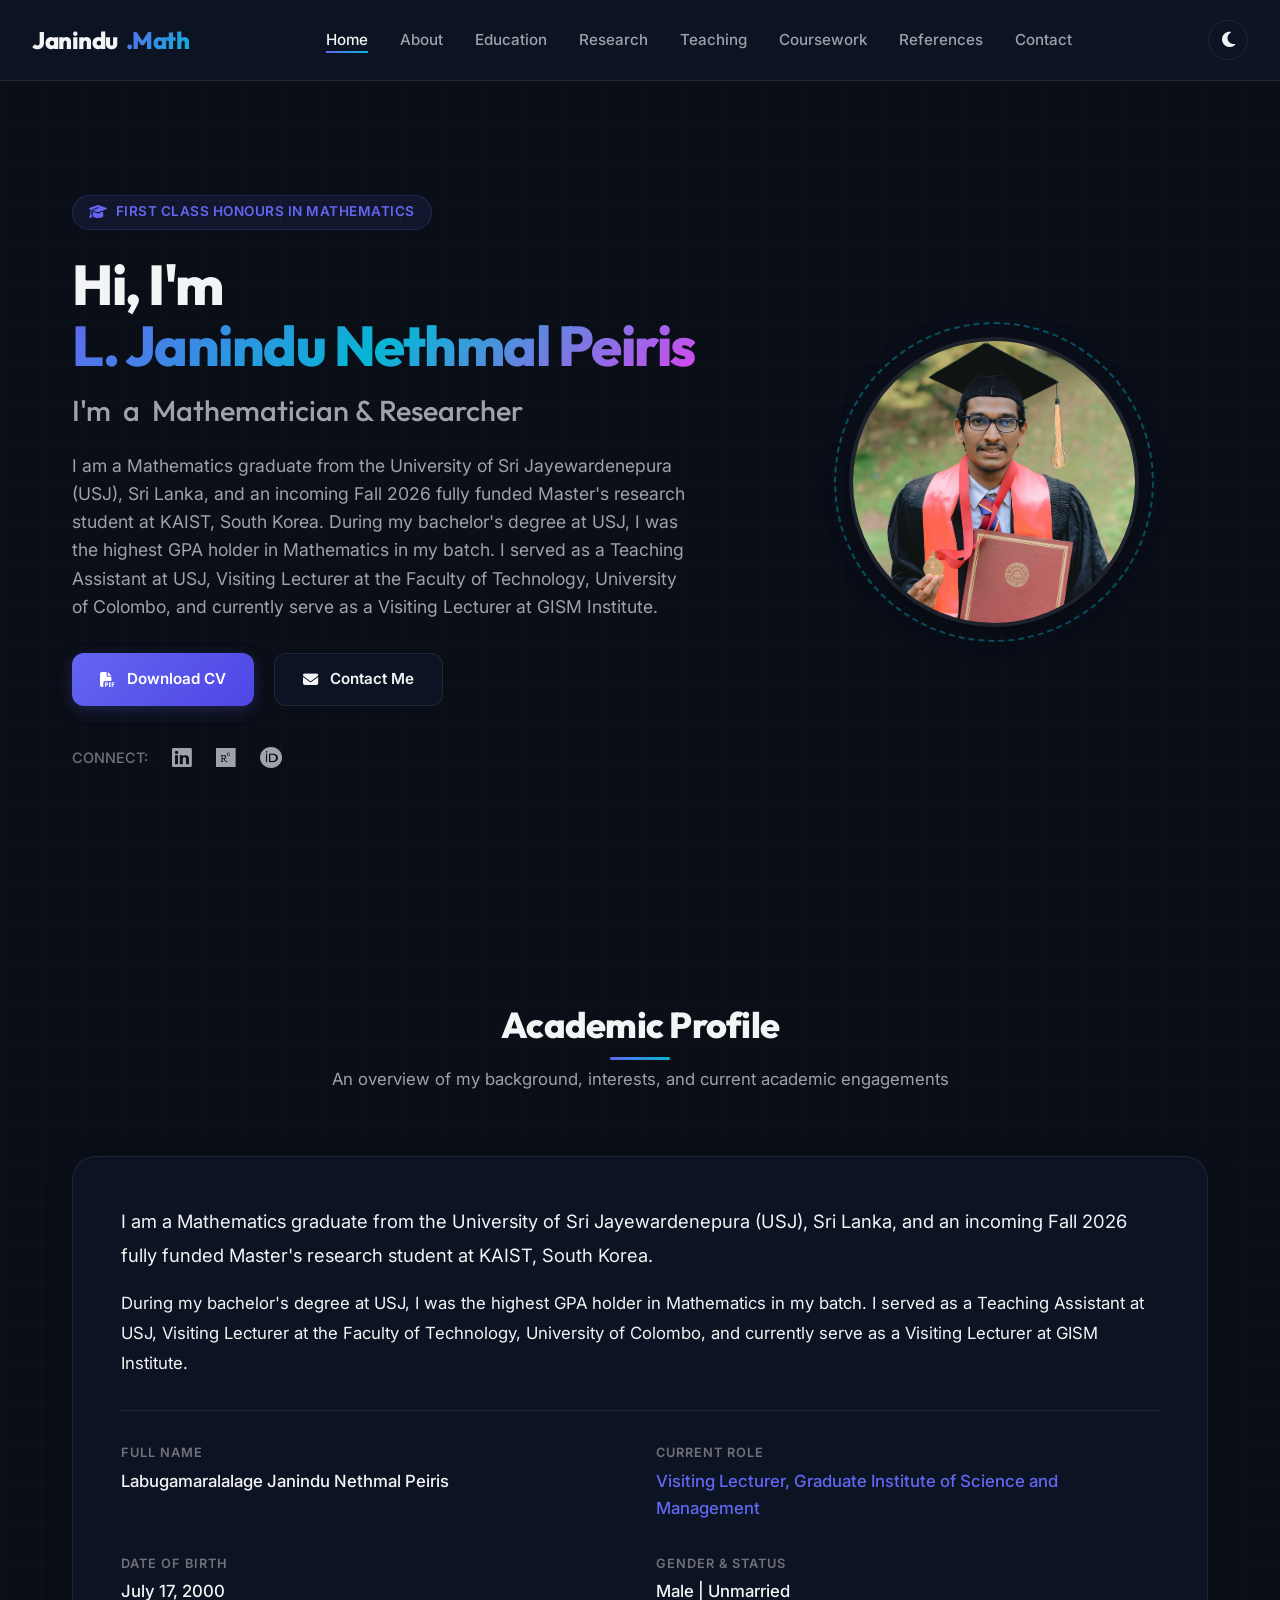
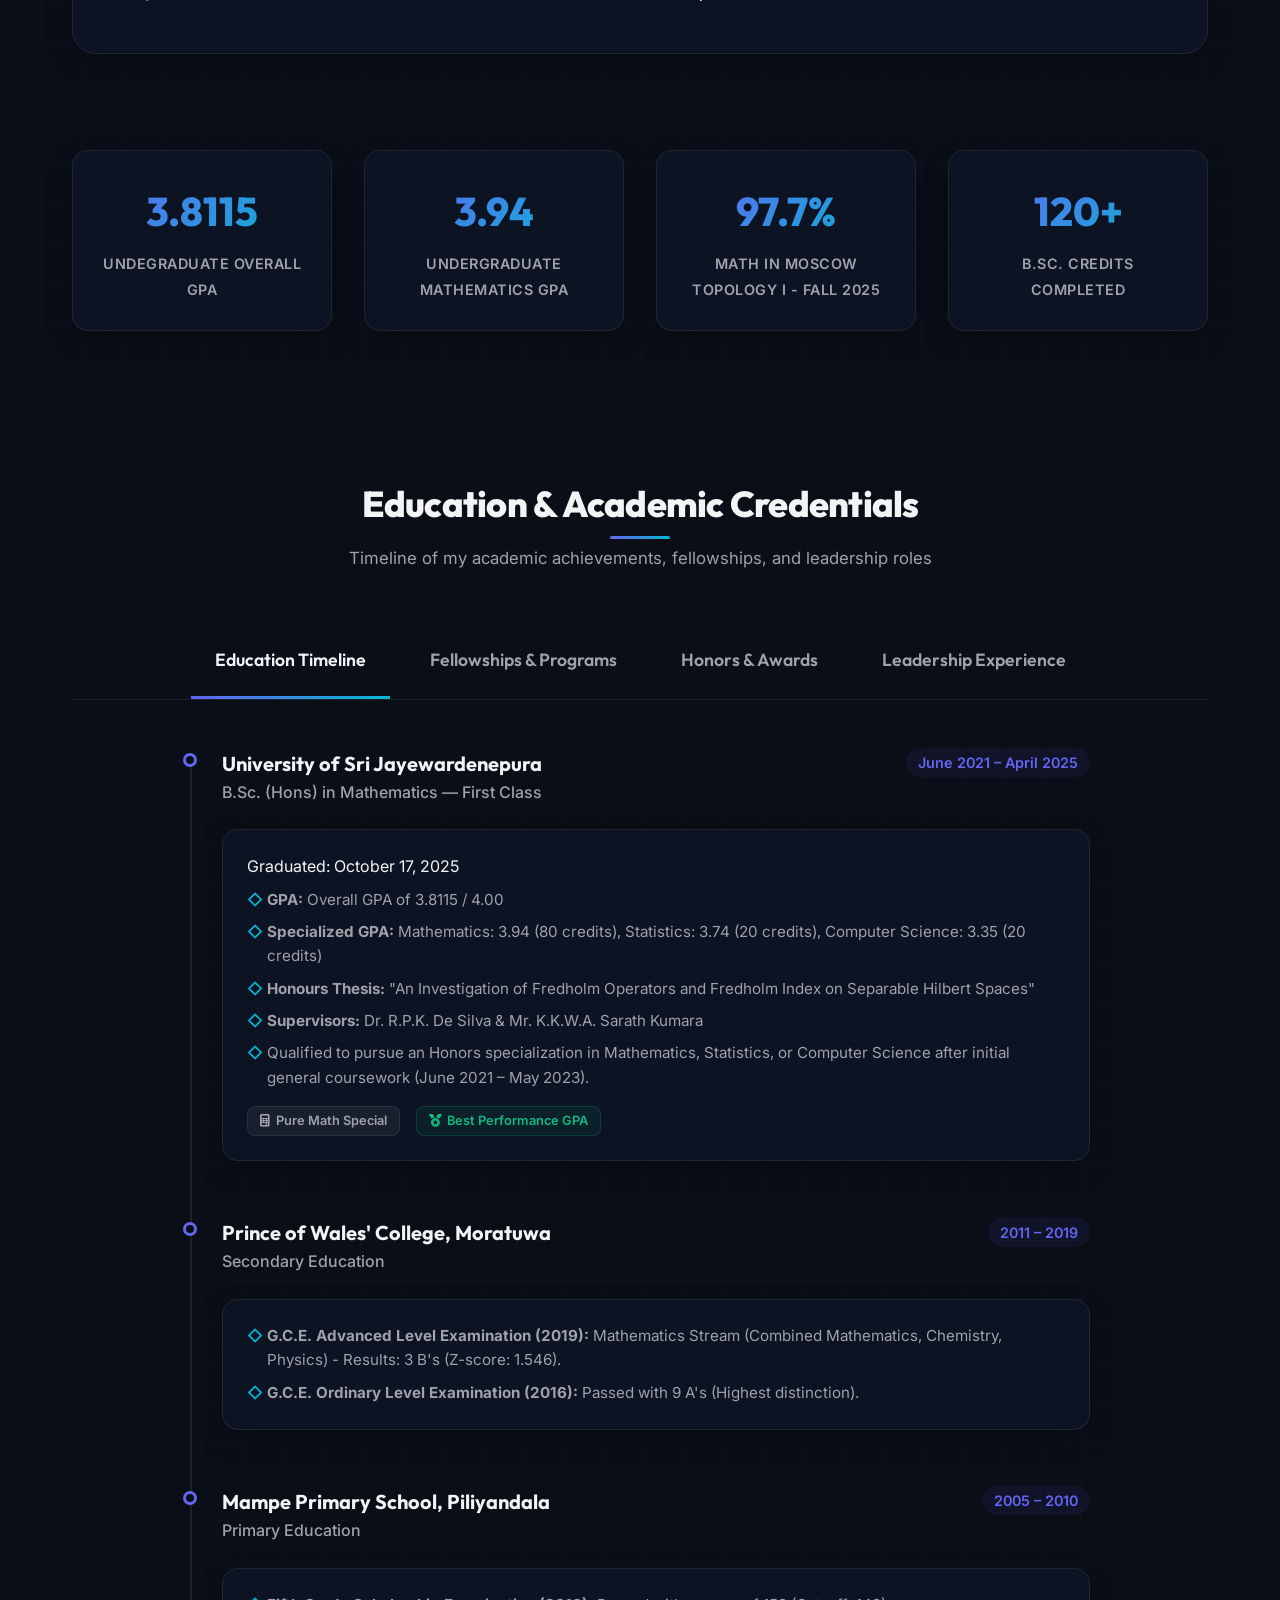
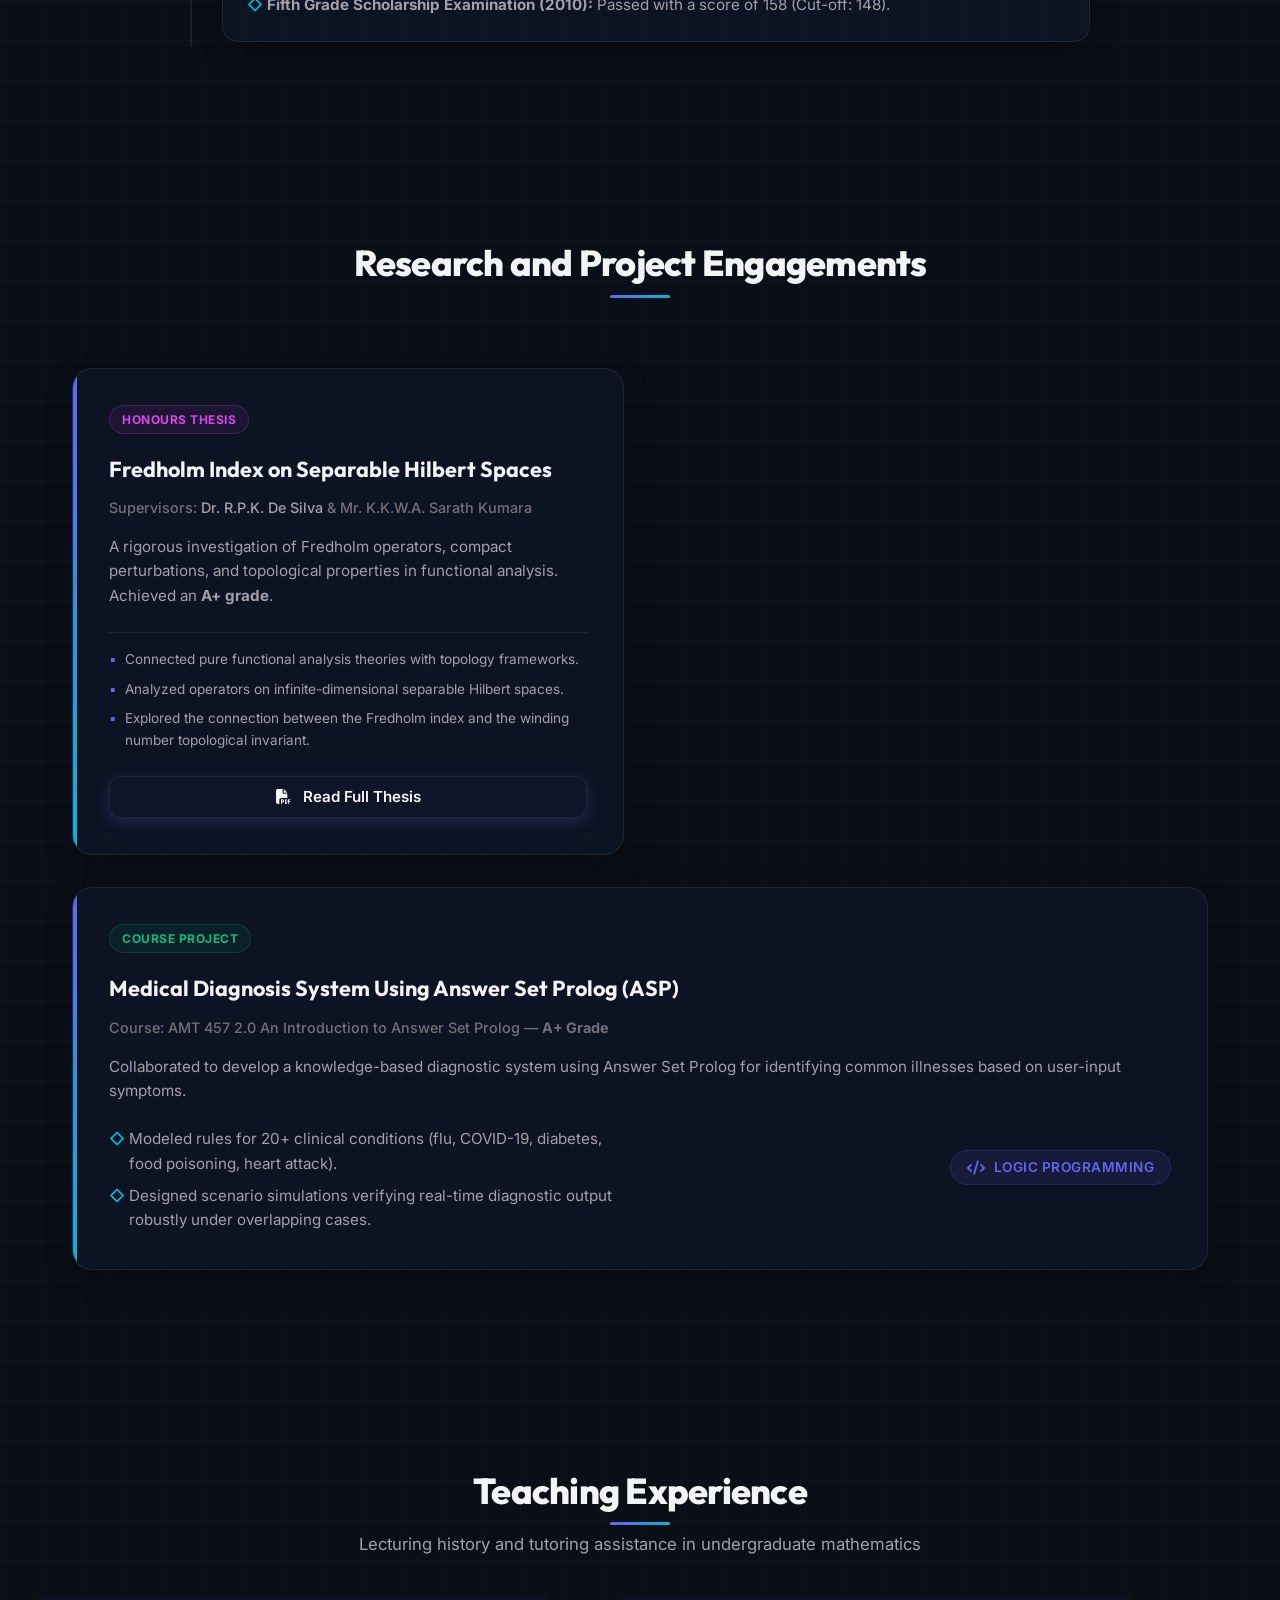
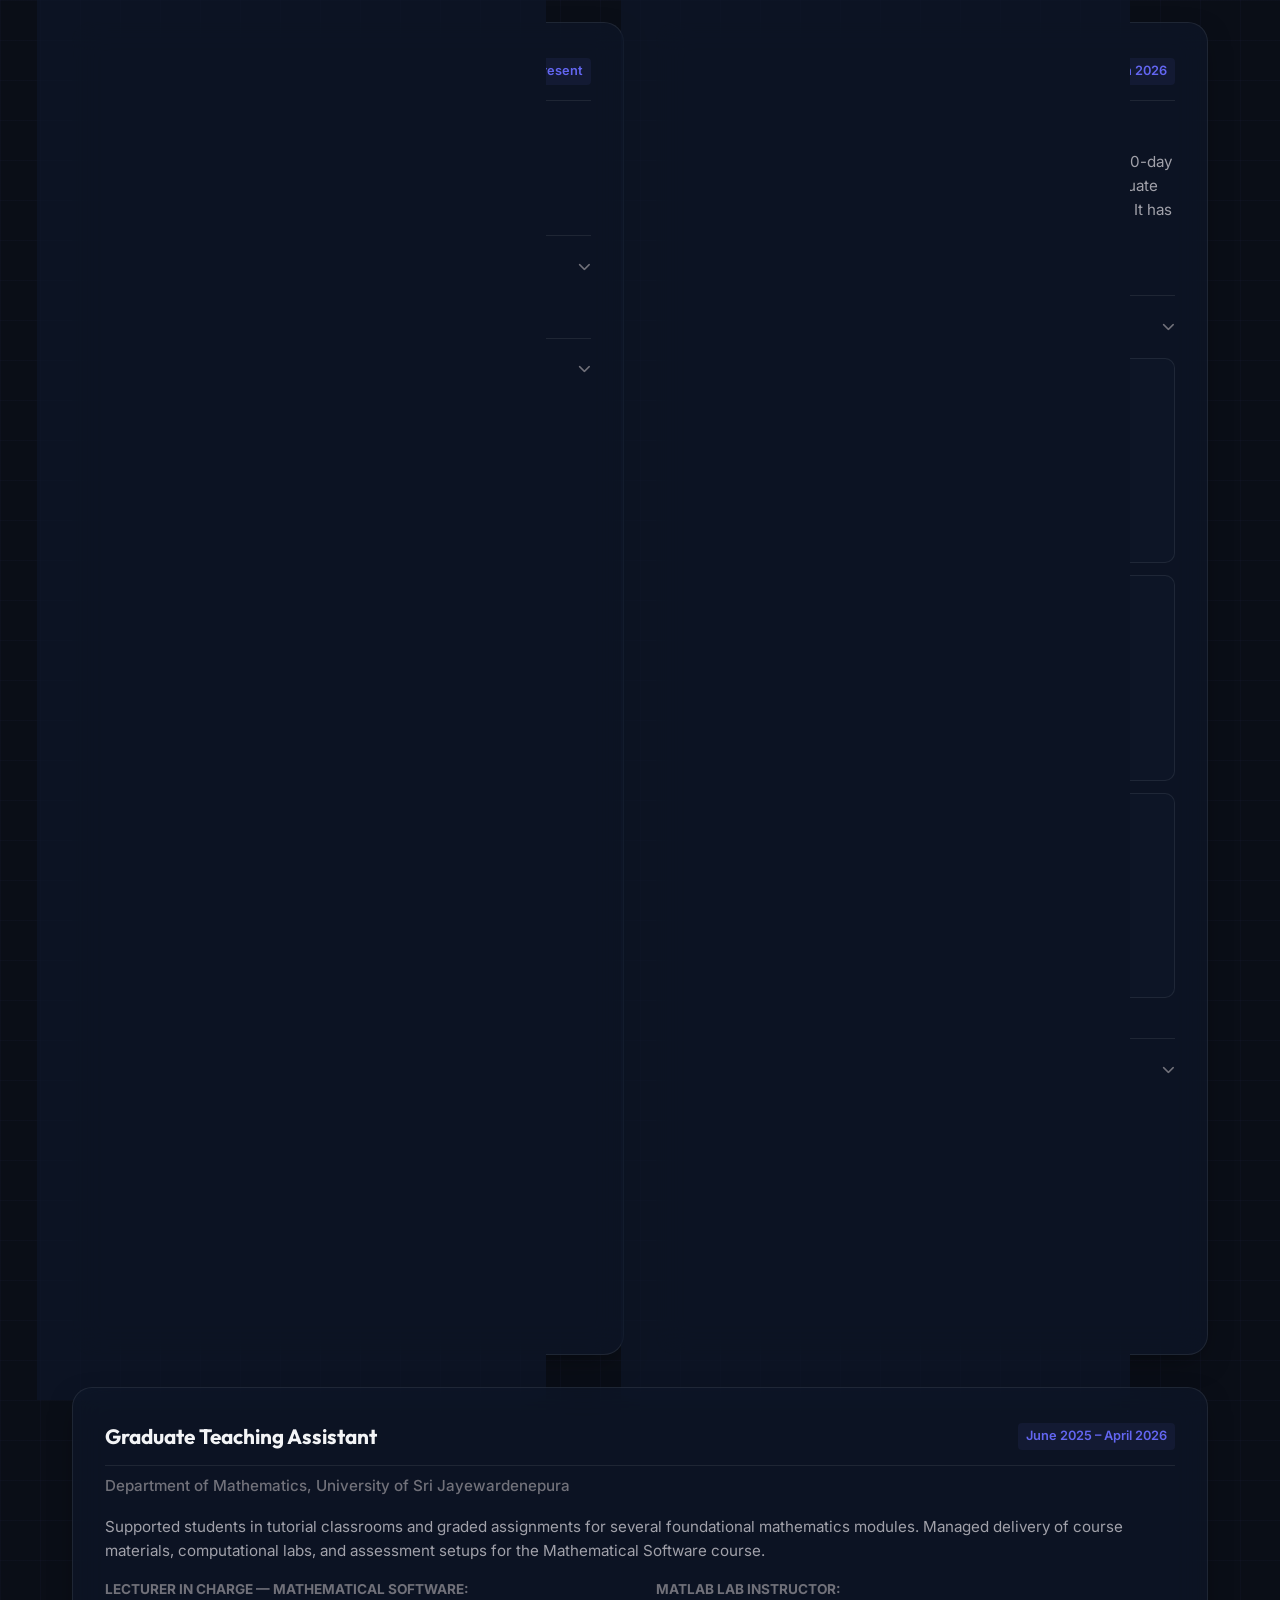
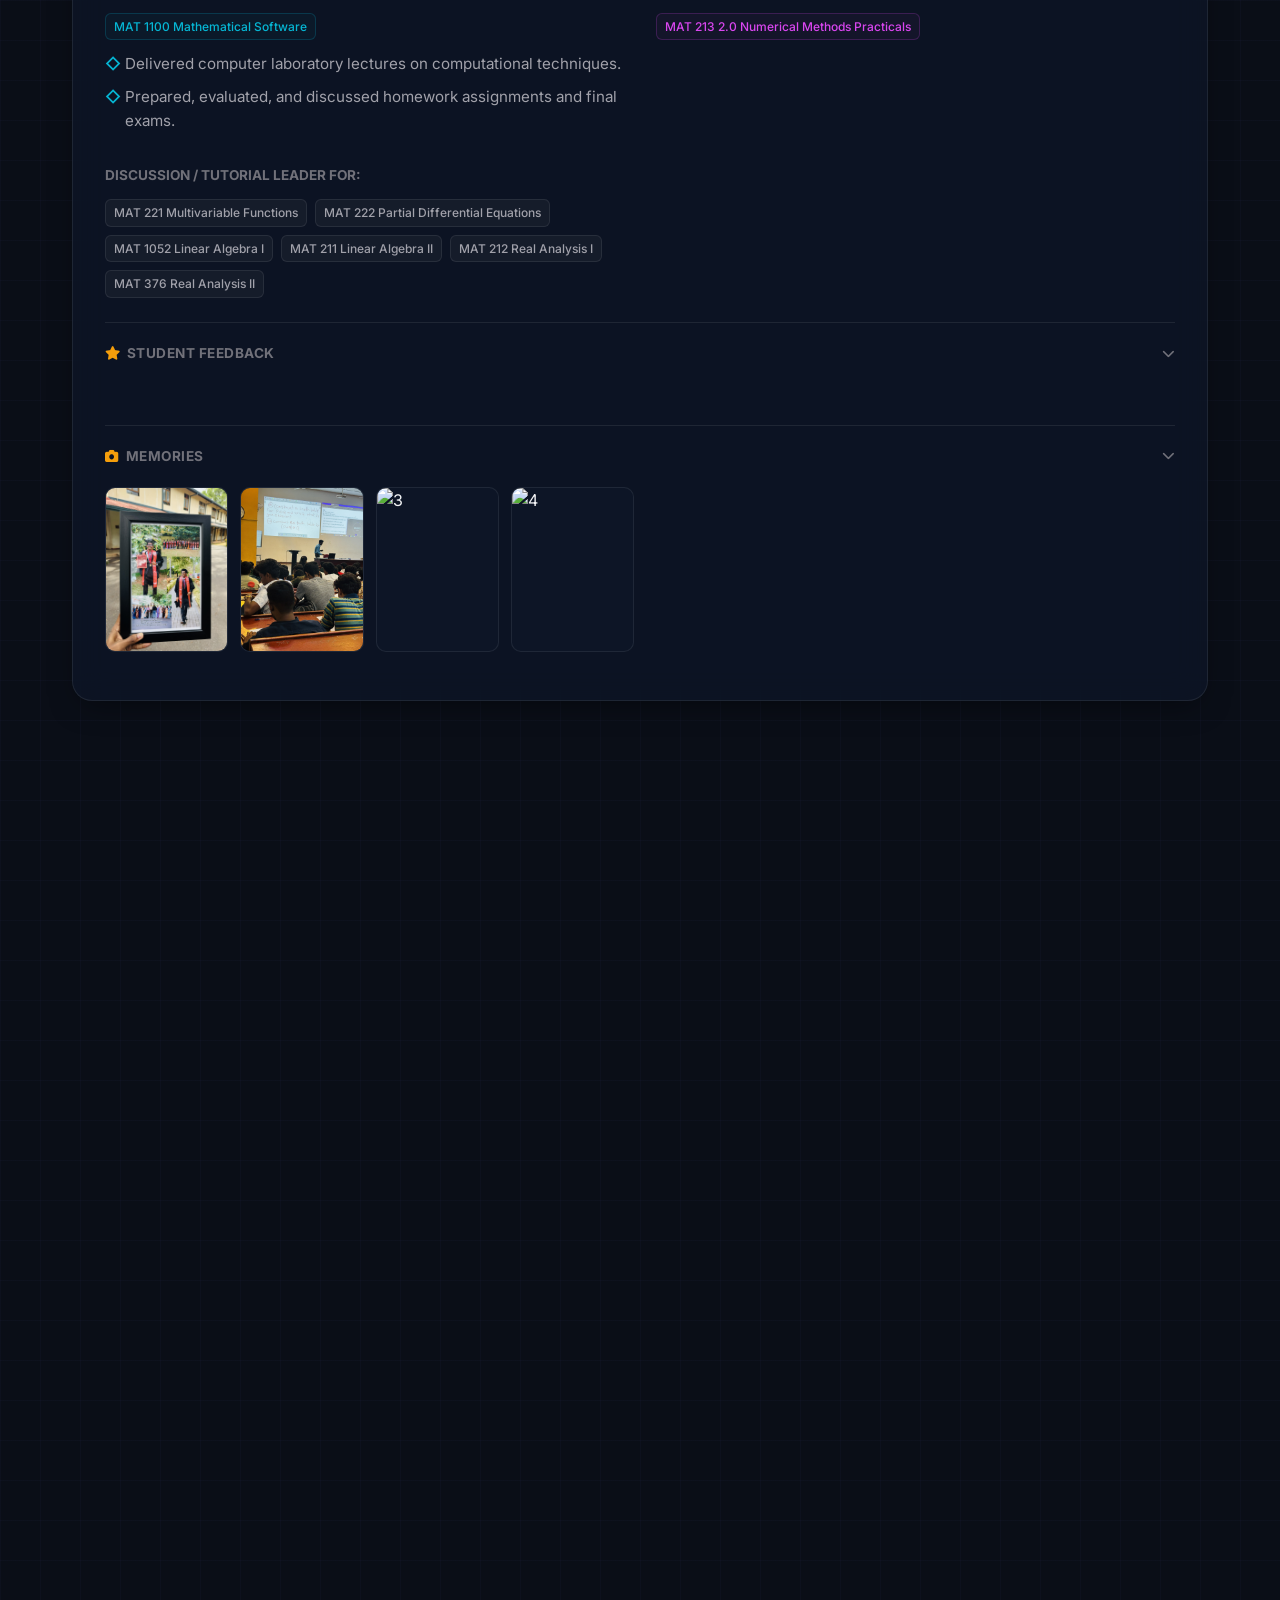
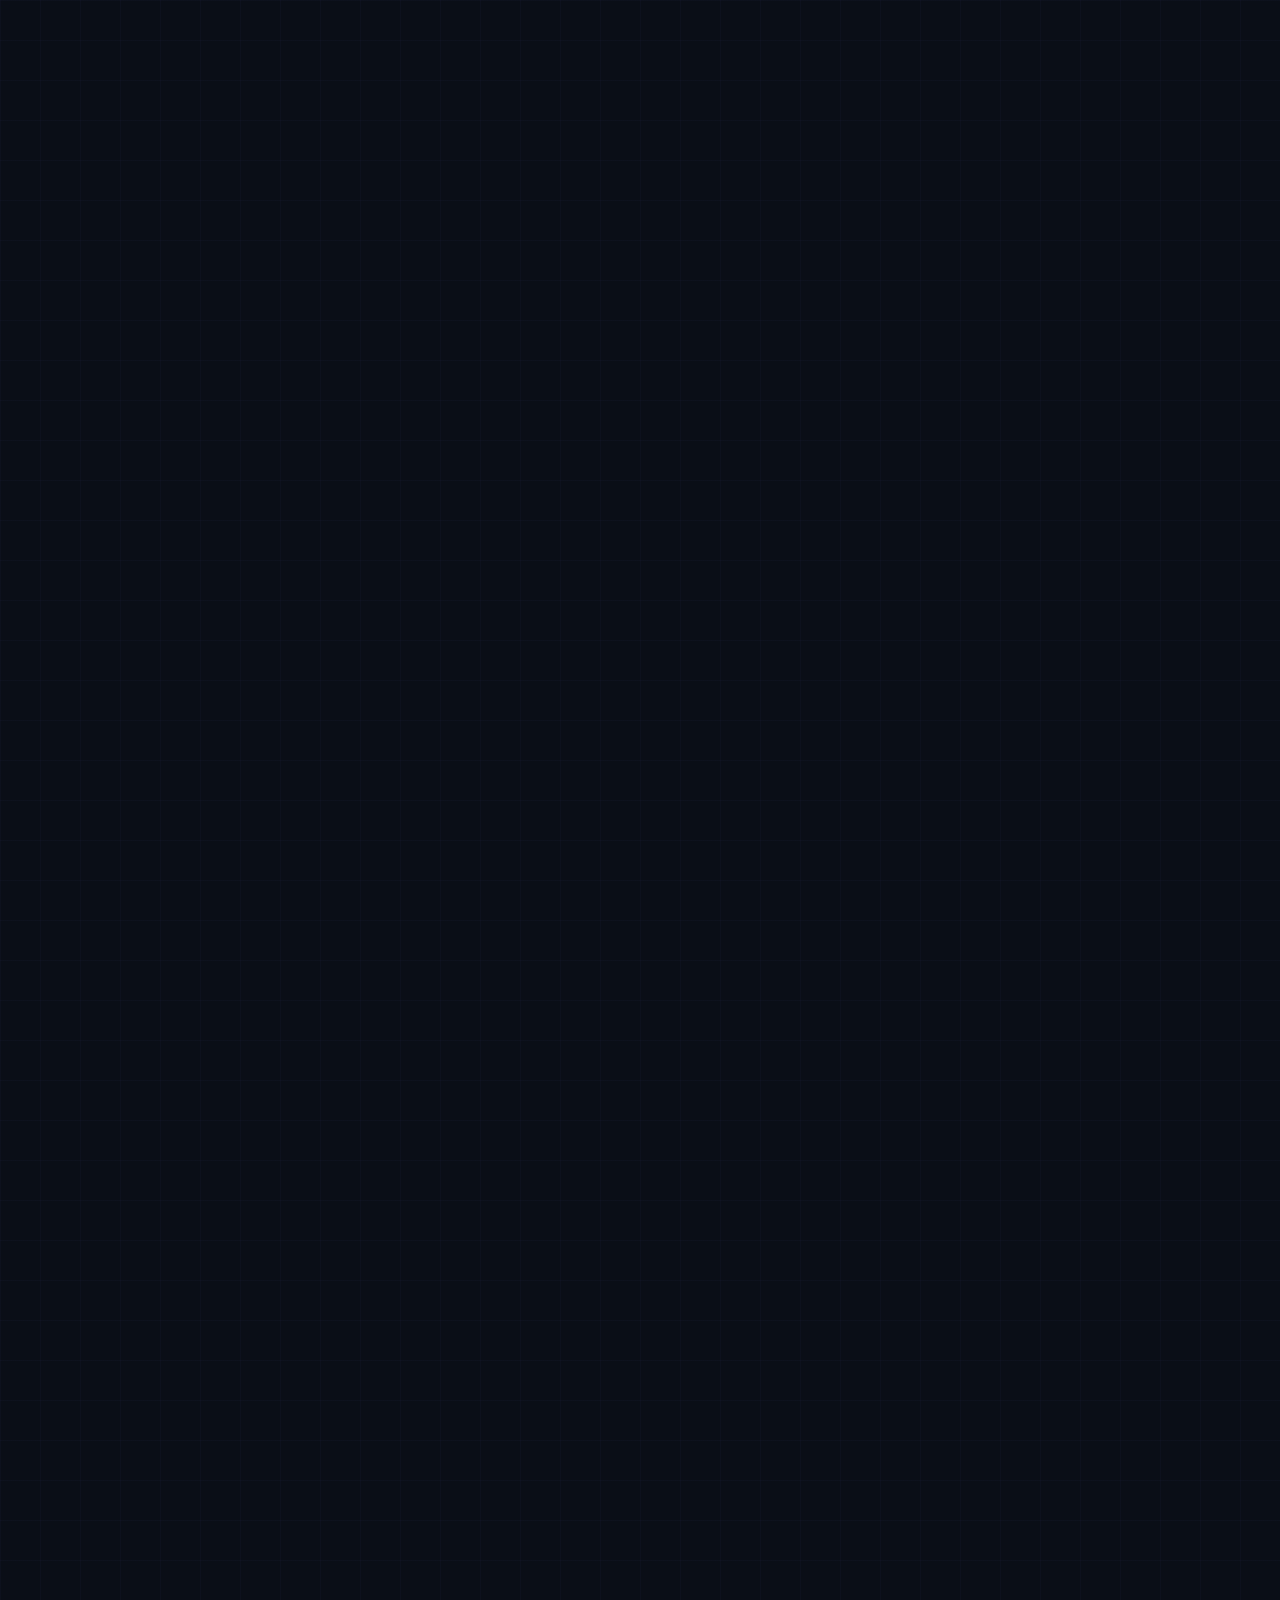
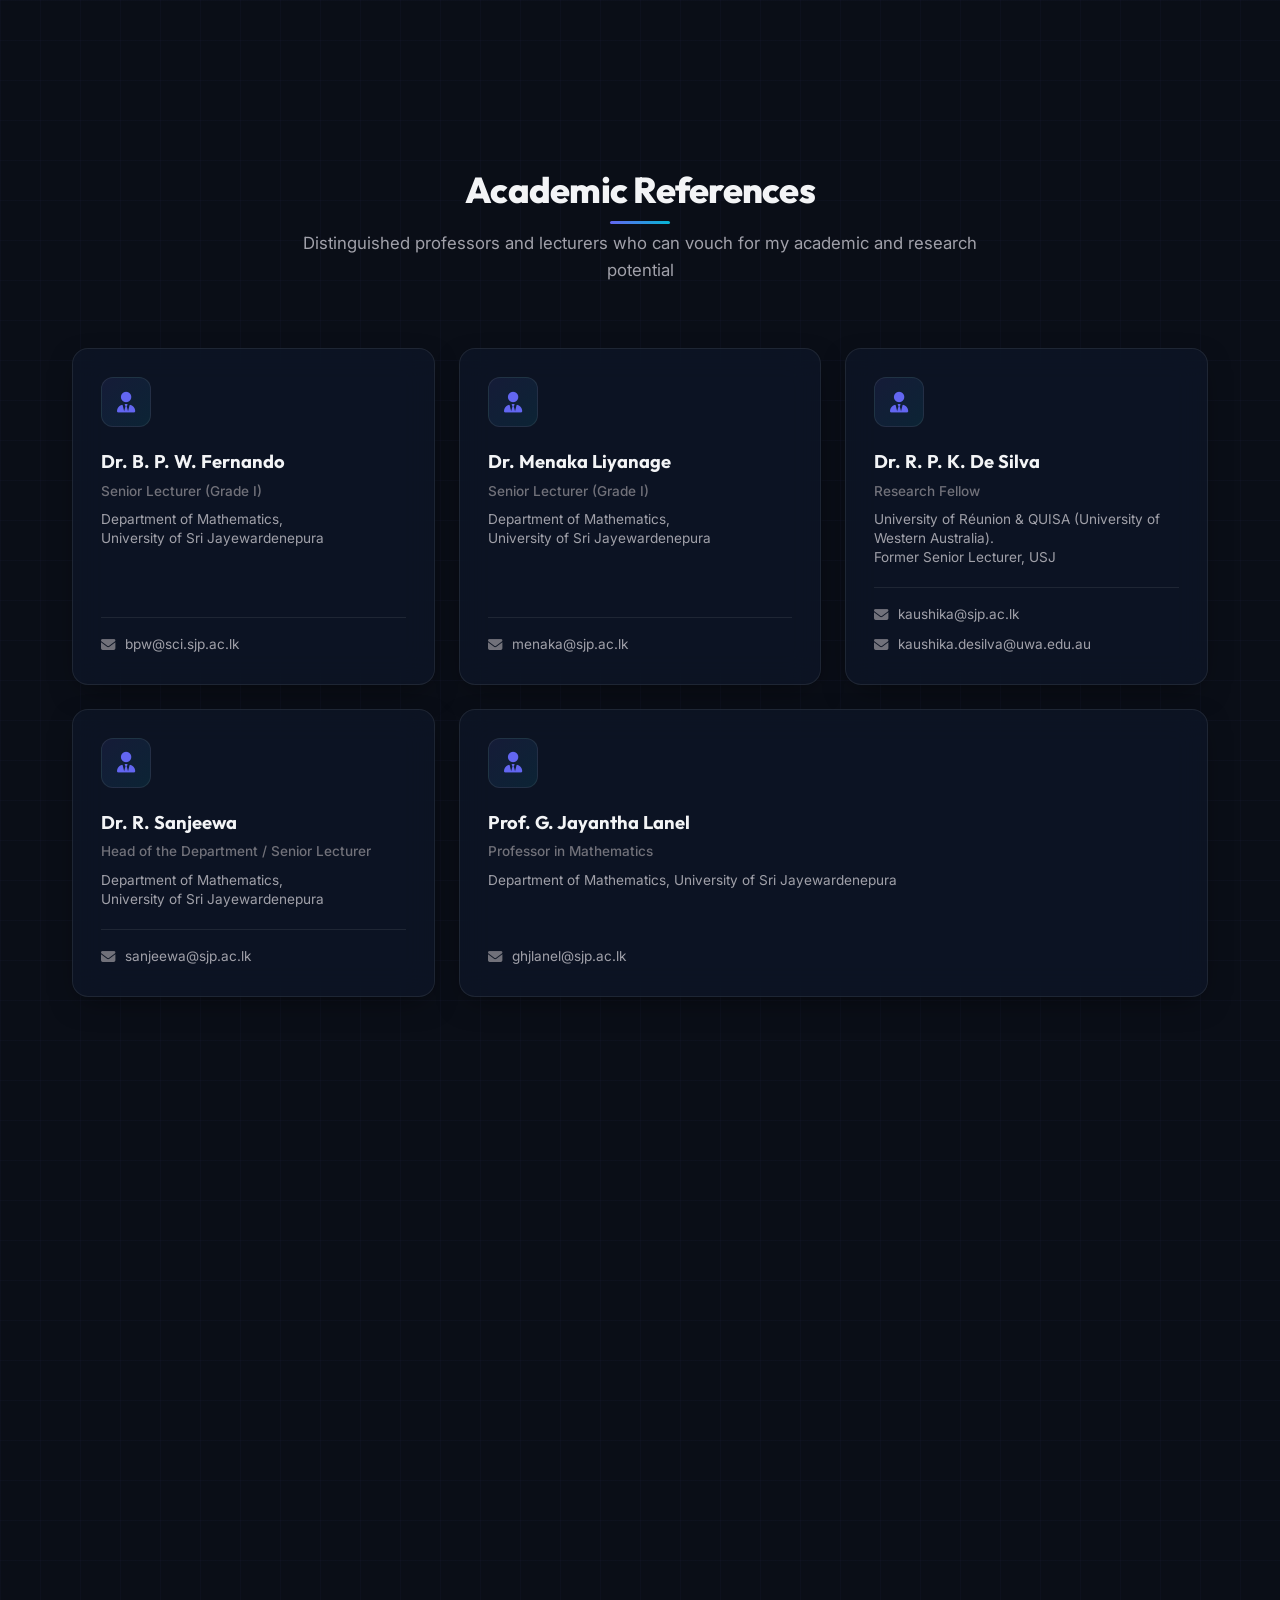
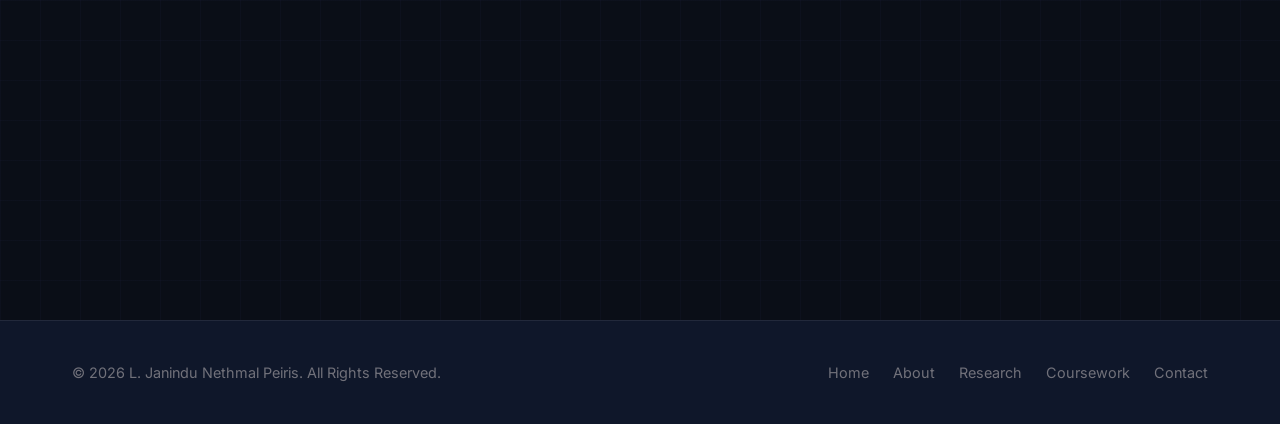
==== commit 369cfd52: "Update teaching duration format to include specific date" ====
--- a/index.html
+++ b/index.html
@@ -507,7 +507,7 @@
                 <div class="teaching-card">
                     <div class="teaching-card-title">
                         <h3>Visiting Lecturer</h3>
-                        <span class="teaching-duration">May 2026 – Present</span>
+                        <span class="teaching-duration">19 May 2026 – Present</span>
                     </div>
                     <div class="teaching-institution">Graduate Institute of Science and Management (GISM)</div>
                     <p class="teaching-desc">
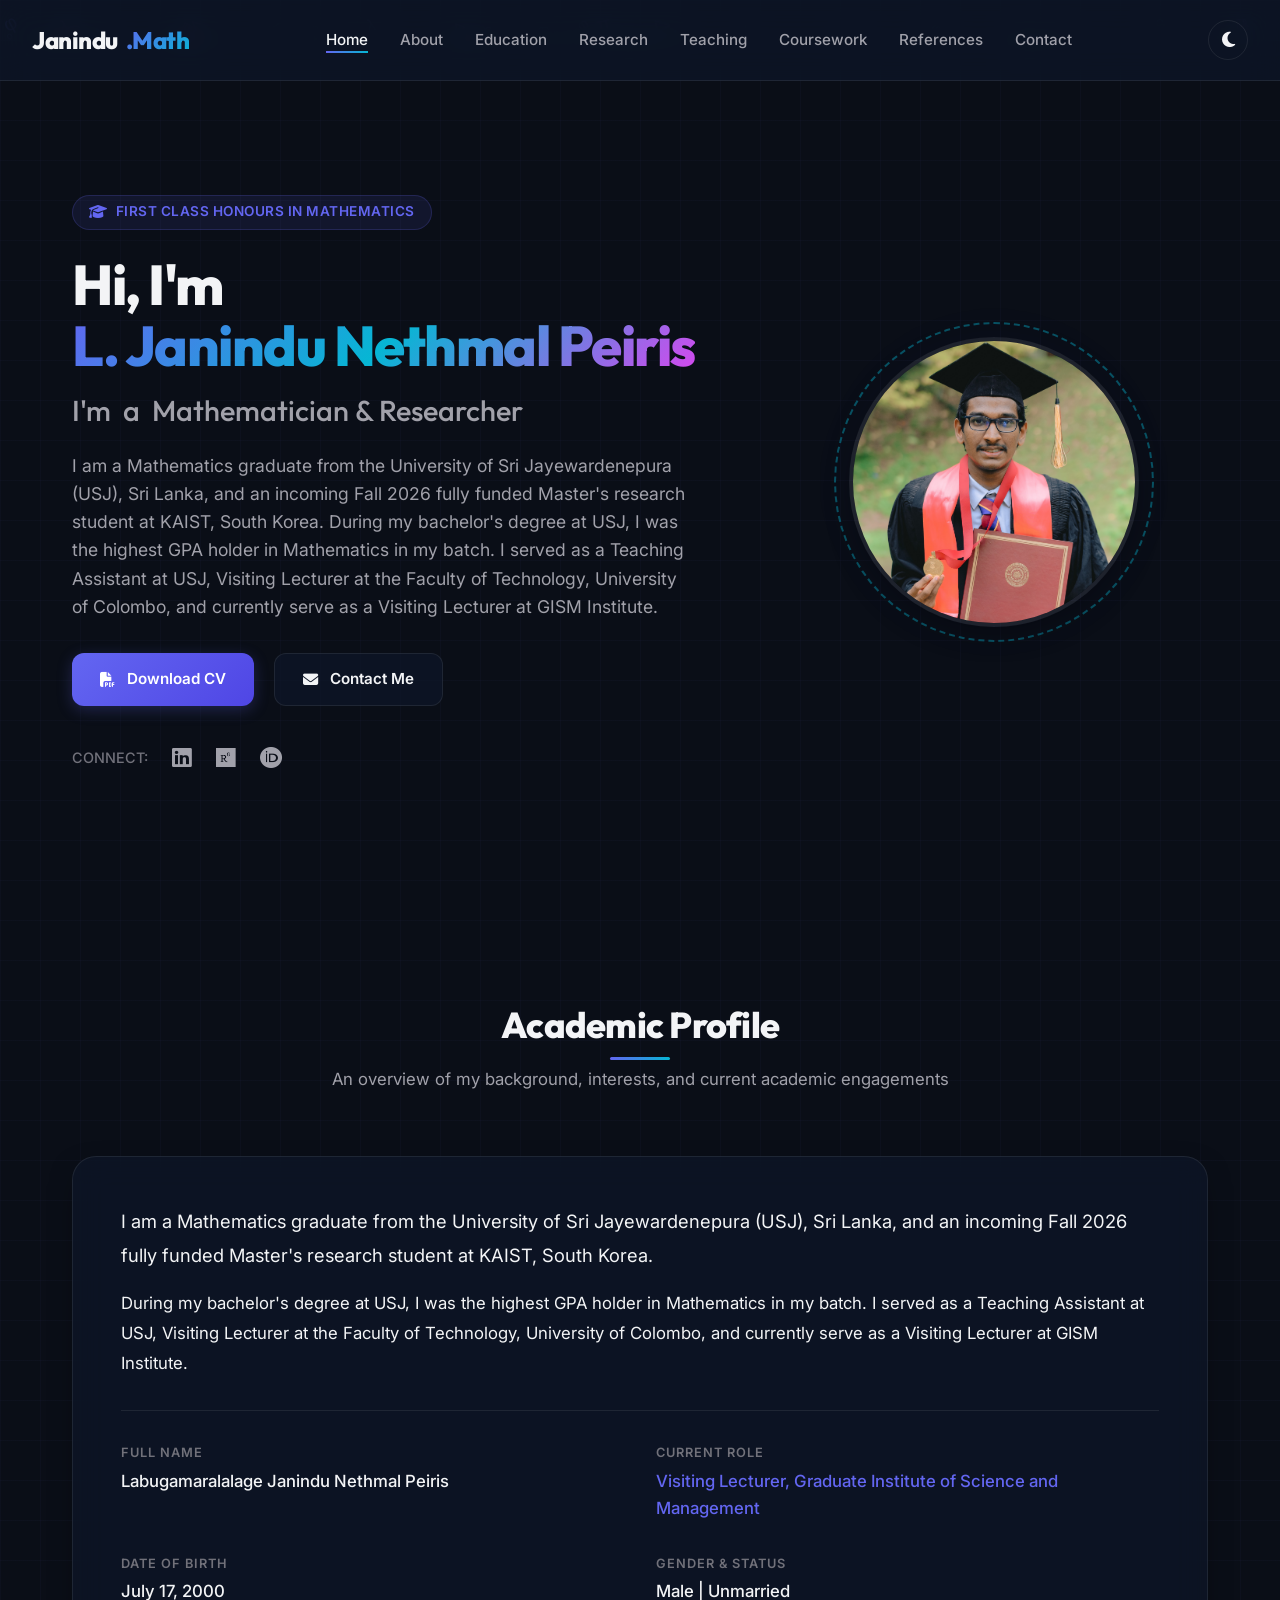
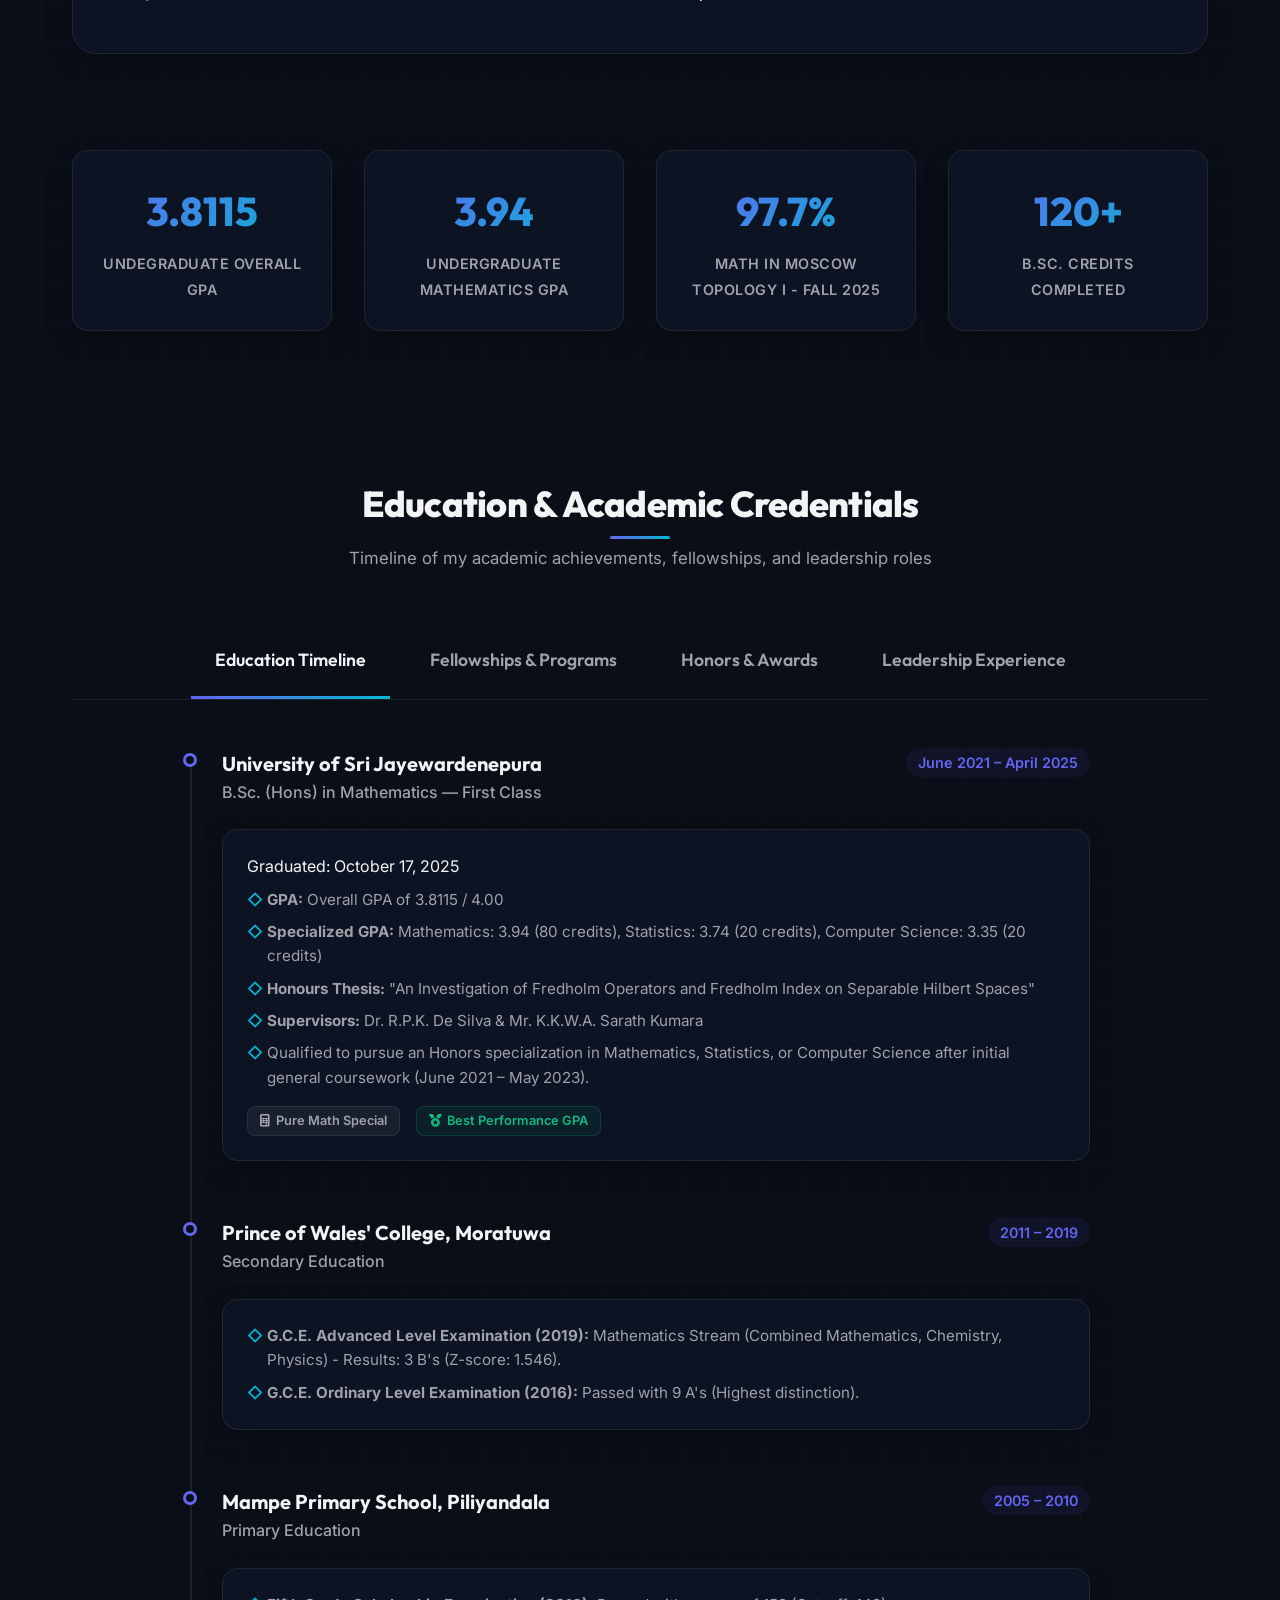
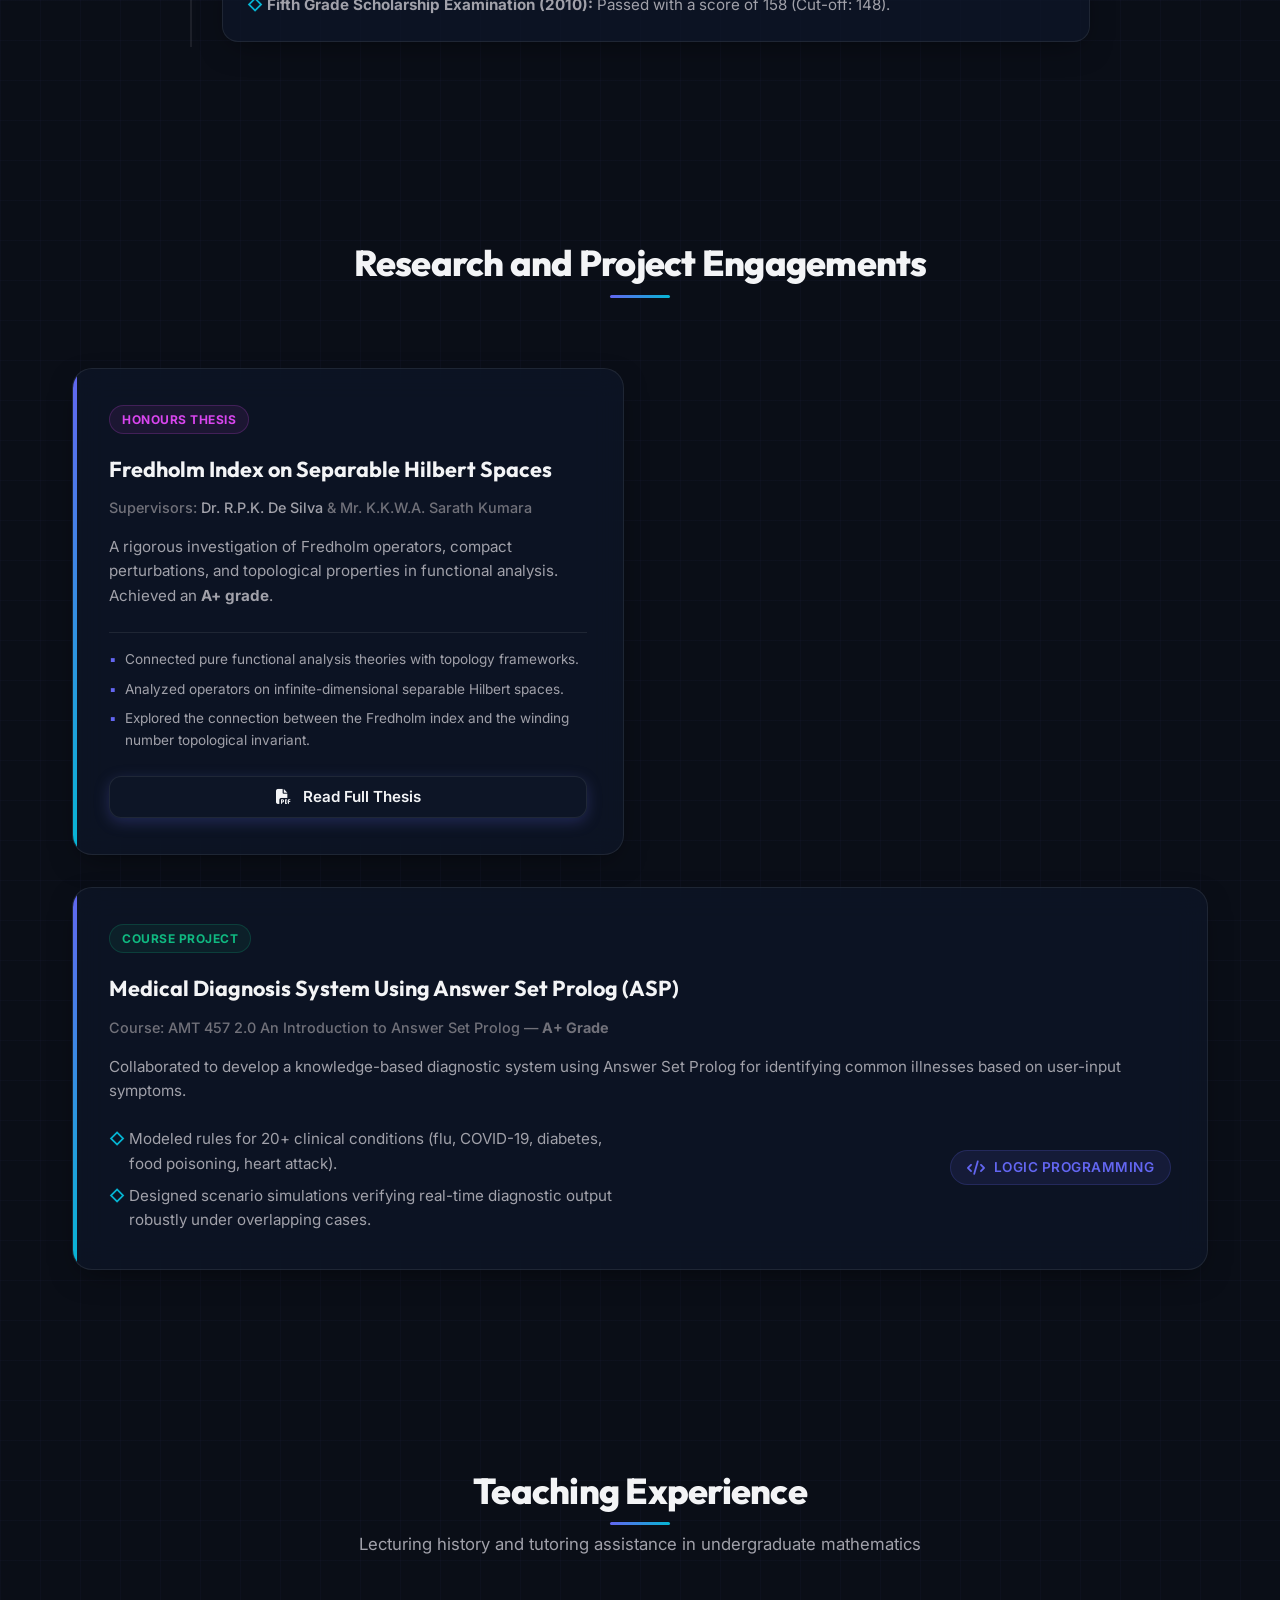
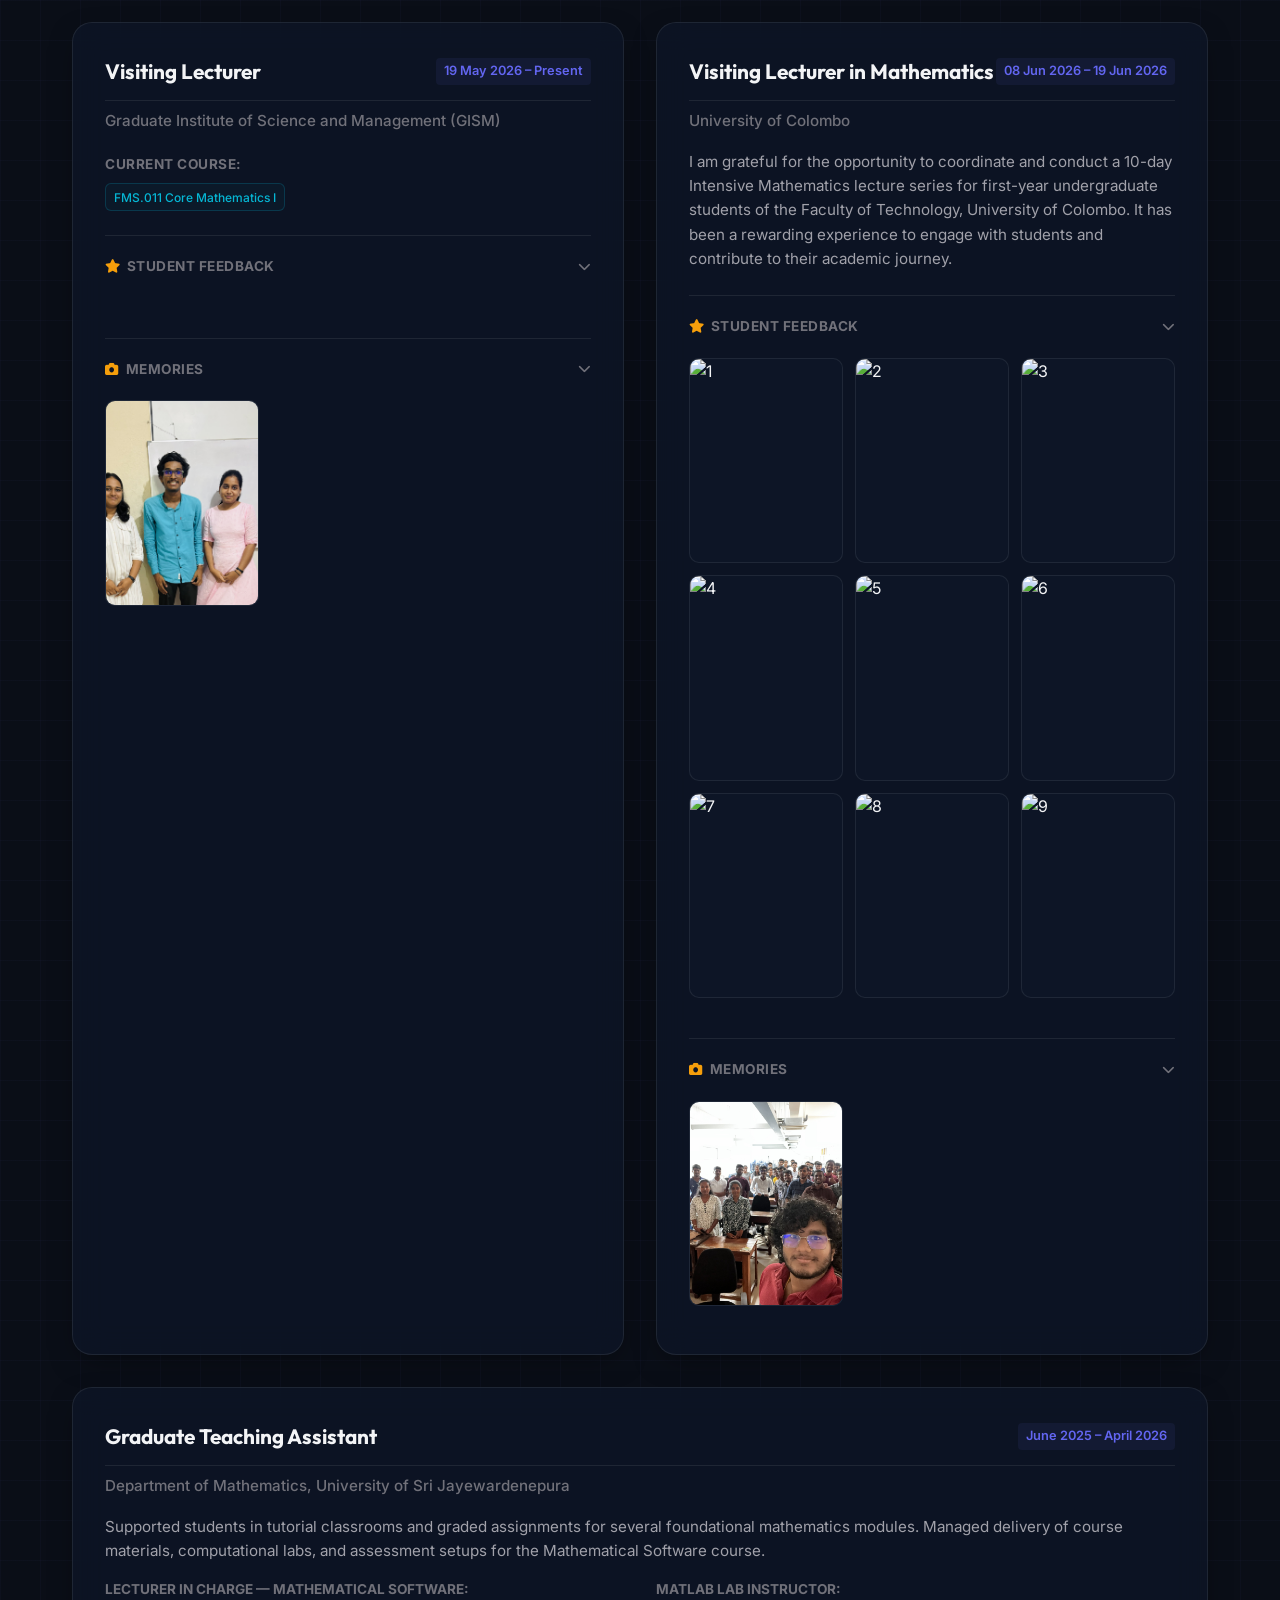
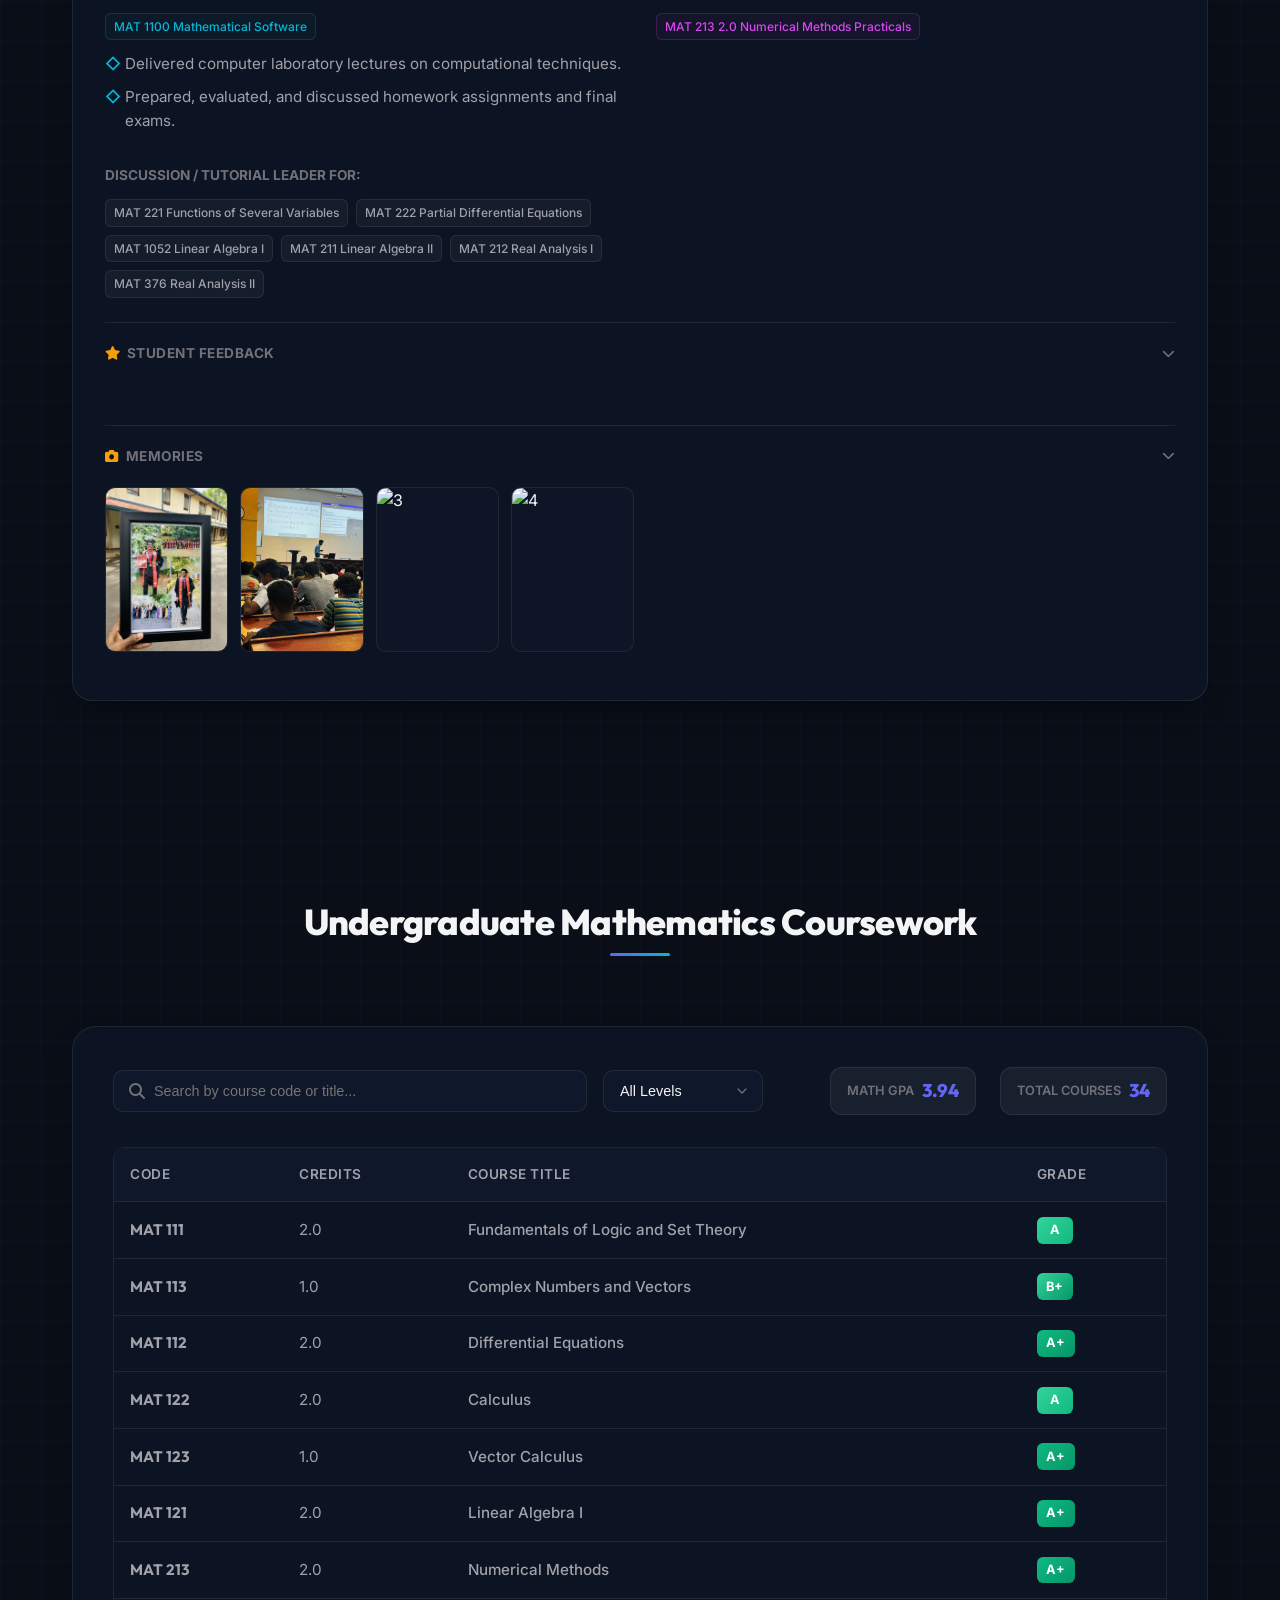
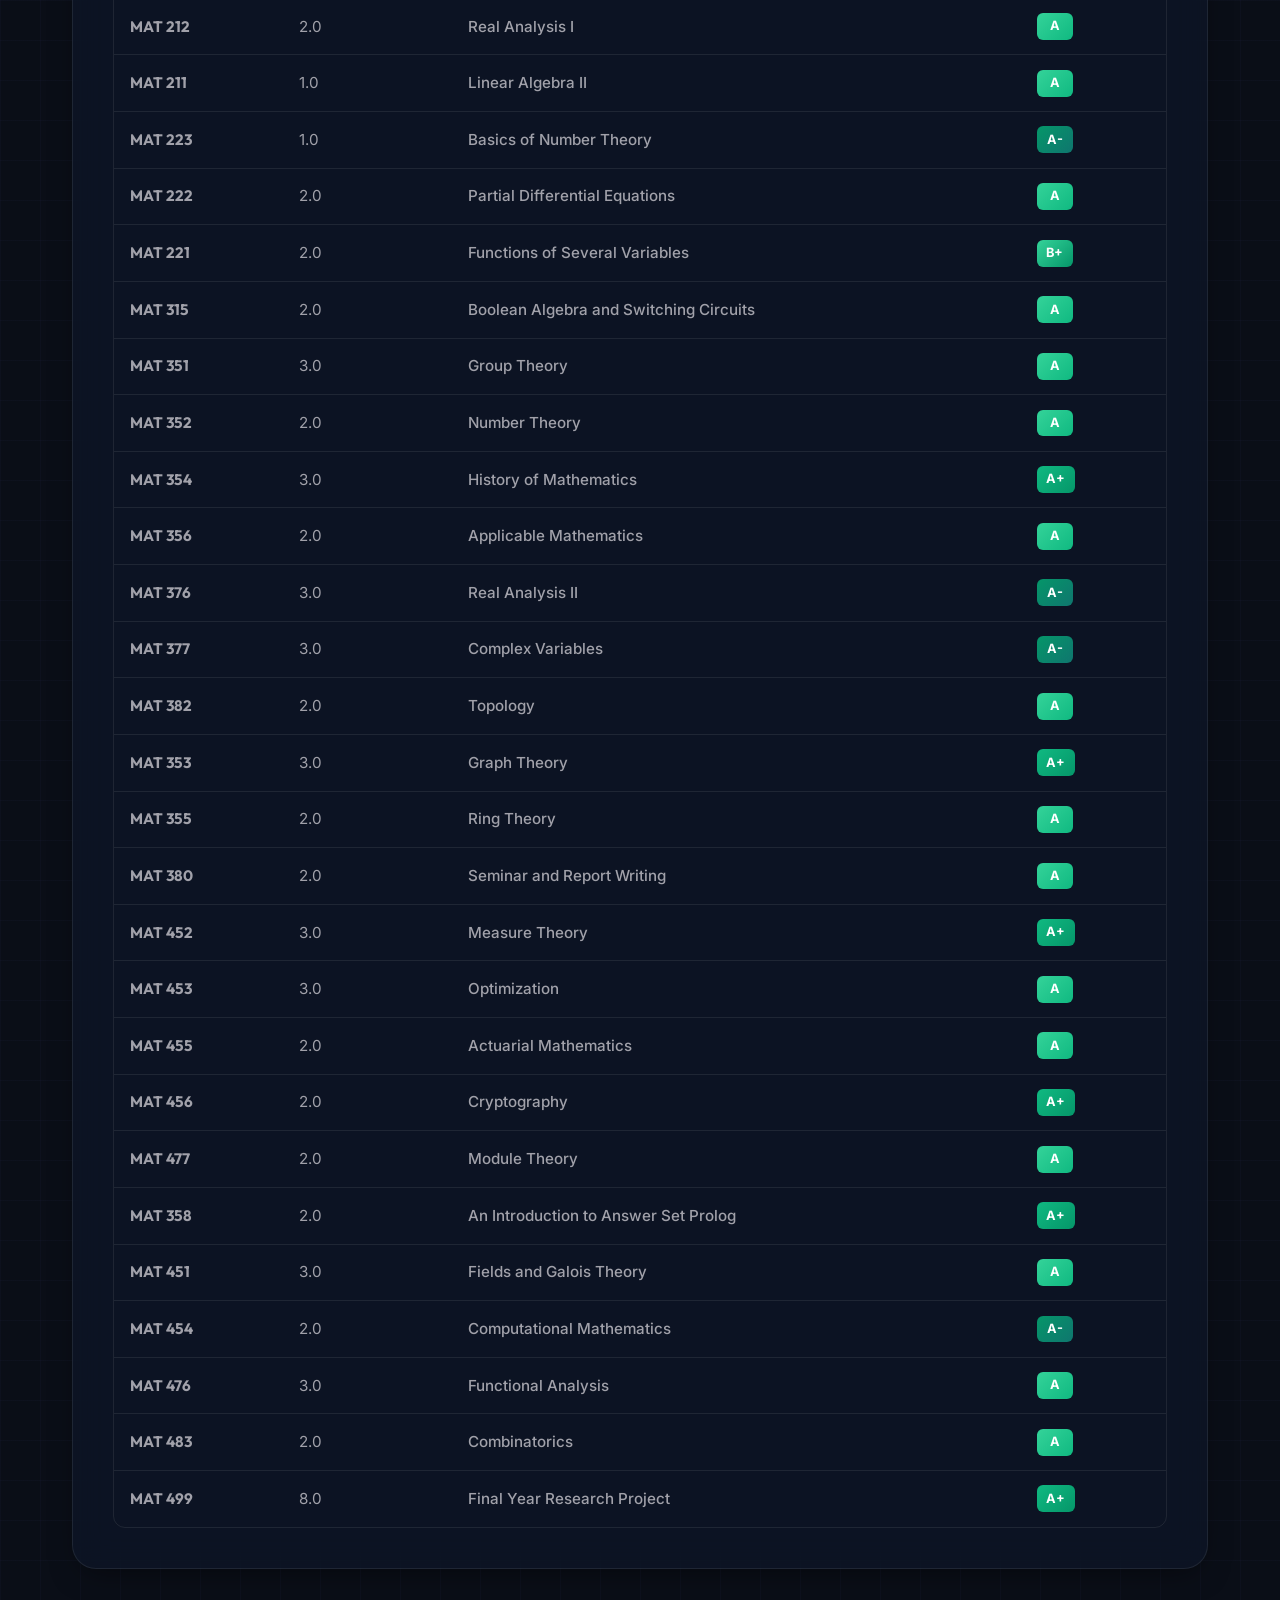
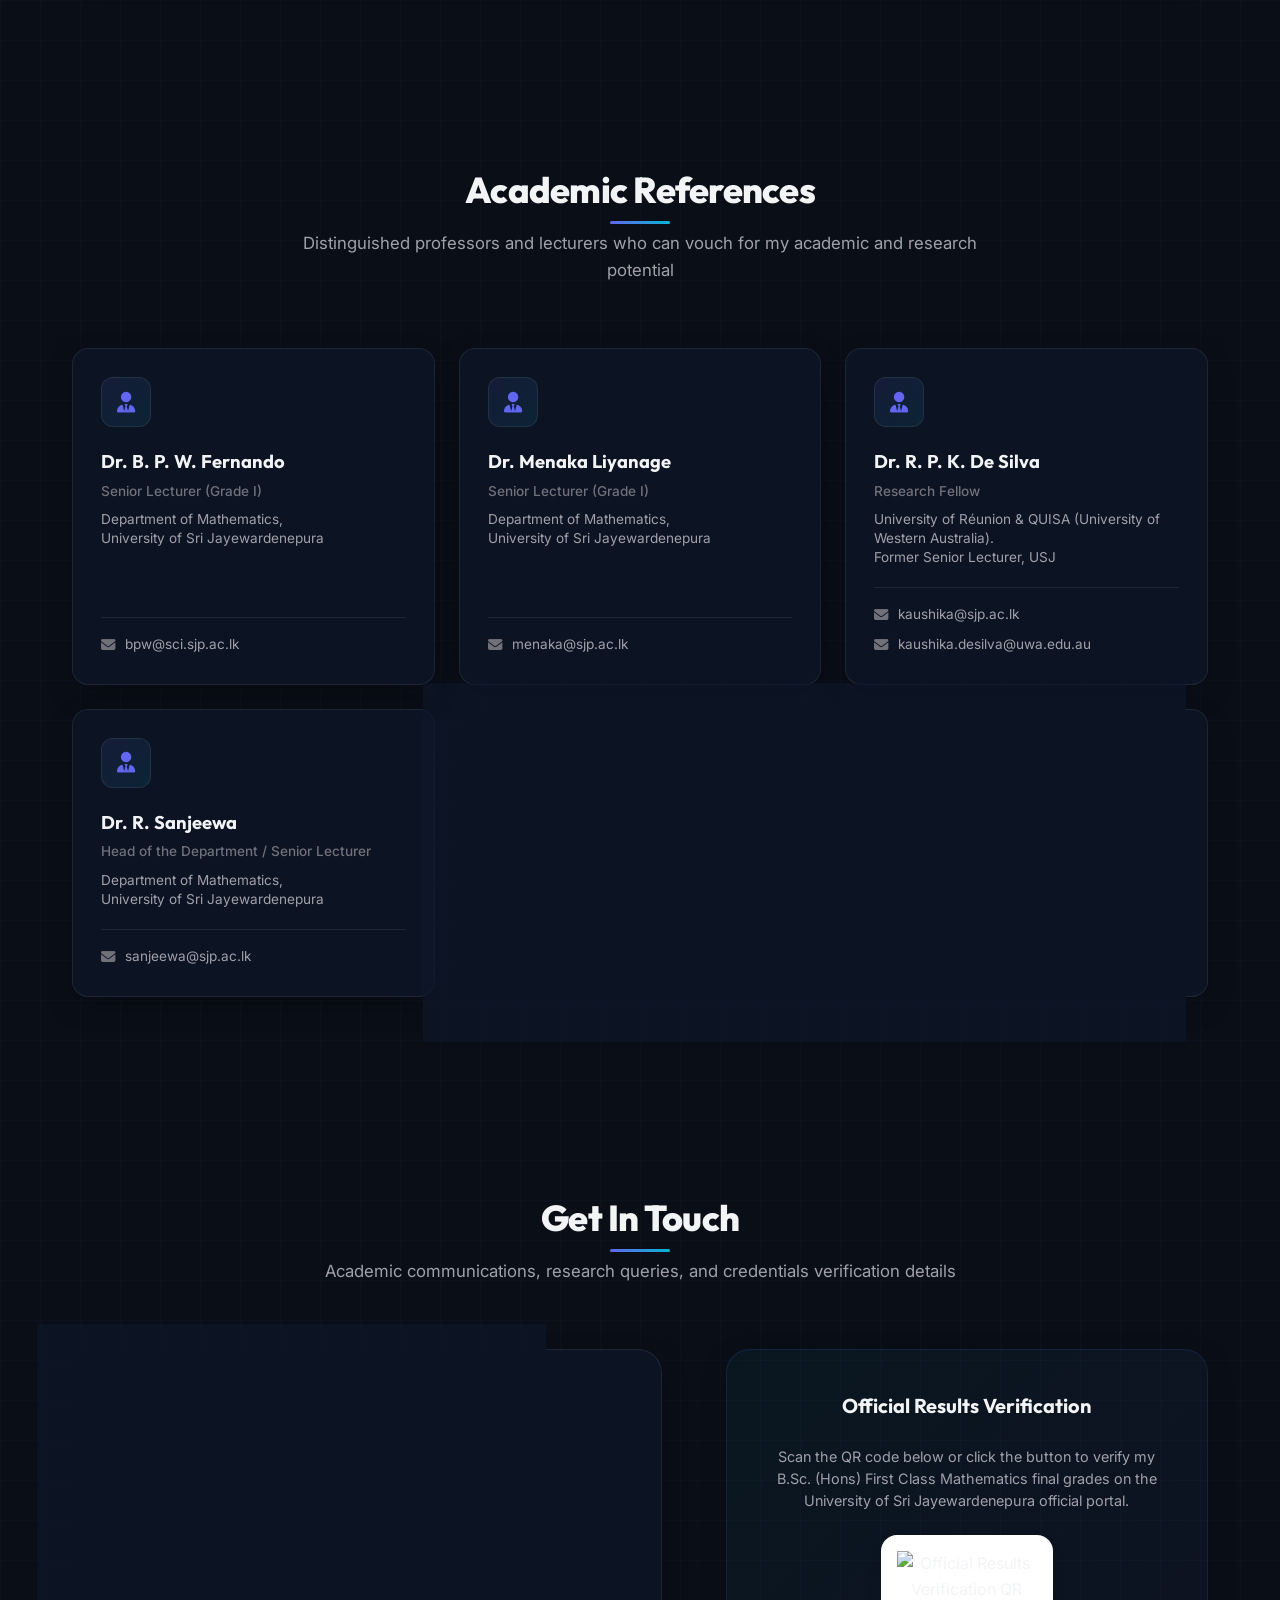
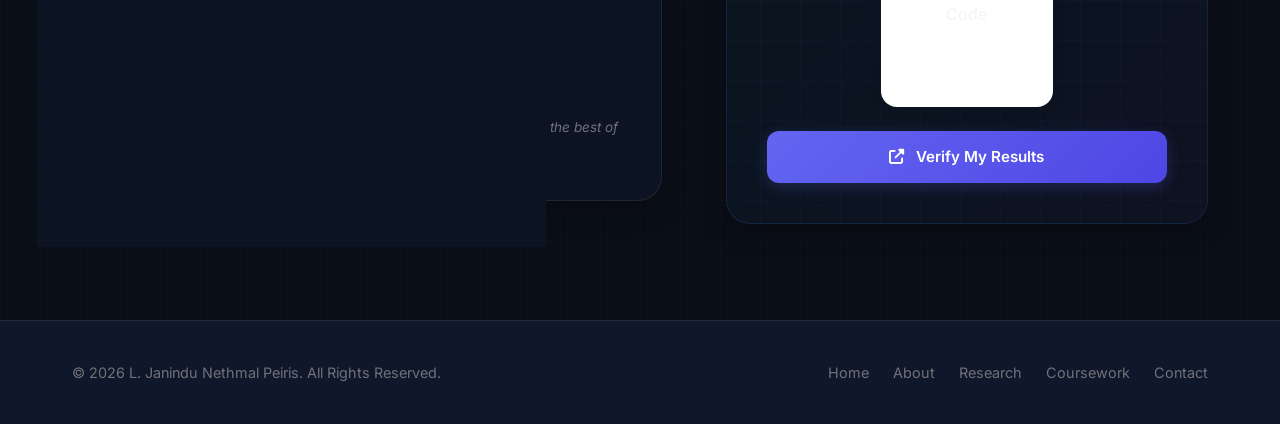
==== commit 95e80201: "Add Open Graph and Twitter card meta tags" ====
--- a/index.html
+++ b/index.html
@@ -10,7 +10,22 @@
         content="Janindu Nethmal Peiris, Mathematics, Portfolio, Academic CV, Research, Topology, Functional Analysis, USJ, GISM">
     <meta name="author" content="L. Janindu Nethmal Peiris">
 
+    <!-- Open Graph / Social Share -->
+    <meta property="og:type" content="website">
+    <meta property="og:url" content="https://janindunethmal.github.io/my-academic-portfolio/">
+    <meta property="og:title" content="L. Janindu Nethmal Peiris | Academic Portfolio">
+    <meta property="og:description" content="Academic Portfolio of L. Janindu Nethmal Peiris - First Class Honours Graduate in Mathematics, Gold Medalist, Researcher in Functional Analysis, Topology, and Mathematical Biology.">
+    <meta property="og:image" content="https://janindunethmal.github.io/my-academic-portfolio/assets/profile.JPG">
+    <meta property="og:image:type" content="image/jpeg">
+    <meta name="twitter:card" content="summary_large_image">
+    <meta name="twitter:title" content="L. Janindu Nethmal Peiris | Academic Portfolio">
+    <meta name="twitter:description" content="Academic Portfolio of L. Janindu Nethmal Peiris - First Class Honours Graduate in Mathematics, Gold Medalist.">
+    <meta name="twitter:image" content="https://janindunethmal.github.io/my-academic-portfolio/assets/profile.JPG">
+
     <title>L. Janindu Nethmal Peiris | Academic Portfolio</title>
+
+    <!-- Favicon -->
+    <link rel="icon" type="image/svg+xml" href="assets/favicon.svg">
 
     <!-- CSS Stylesheet -->
     <link rel="stylesheet" href="style.css">
@@ -615,7 +630,7 @@
                                 style="font-size:0.85rem; text-transform:uppercase; color:var(--text-muted); margin-bottom:0.5rem;">
                                 Discussion / Tutorial leader for:</h4>
                             <div class="teaching-topic-tags">
-                                <span class="tag">MAT 221 Multivariable Functions</span>
+                                <span class="tag">MAT 221 Functions of Several Variables</span>
                                 <span class="tag">MAT 222 Partial Differential Equations</span>
                                 <span class="tag">MAT 1052 Linear Algebra I</span>
                                 <span class="tag">MAT 211 Linear Algebra II</span>
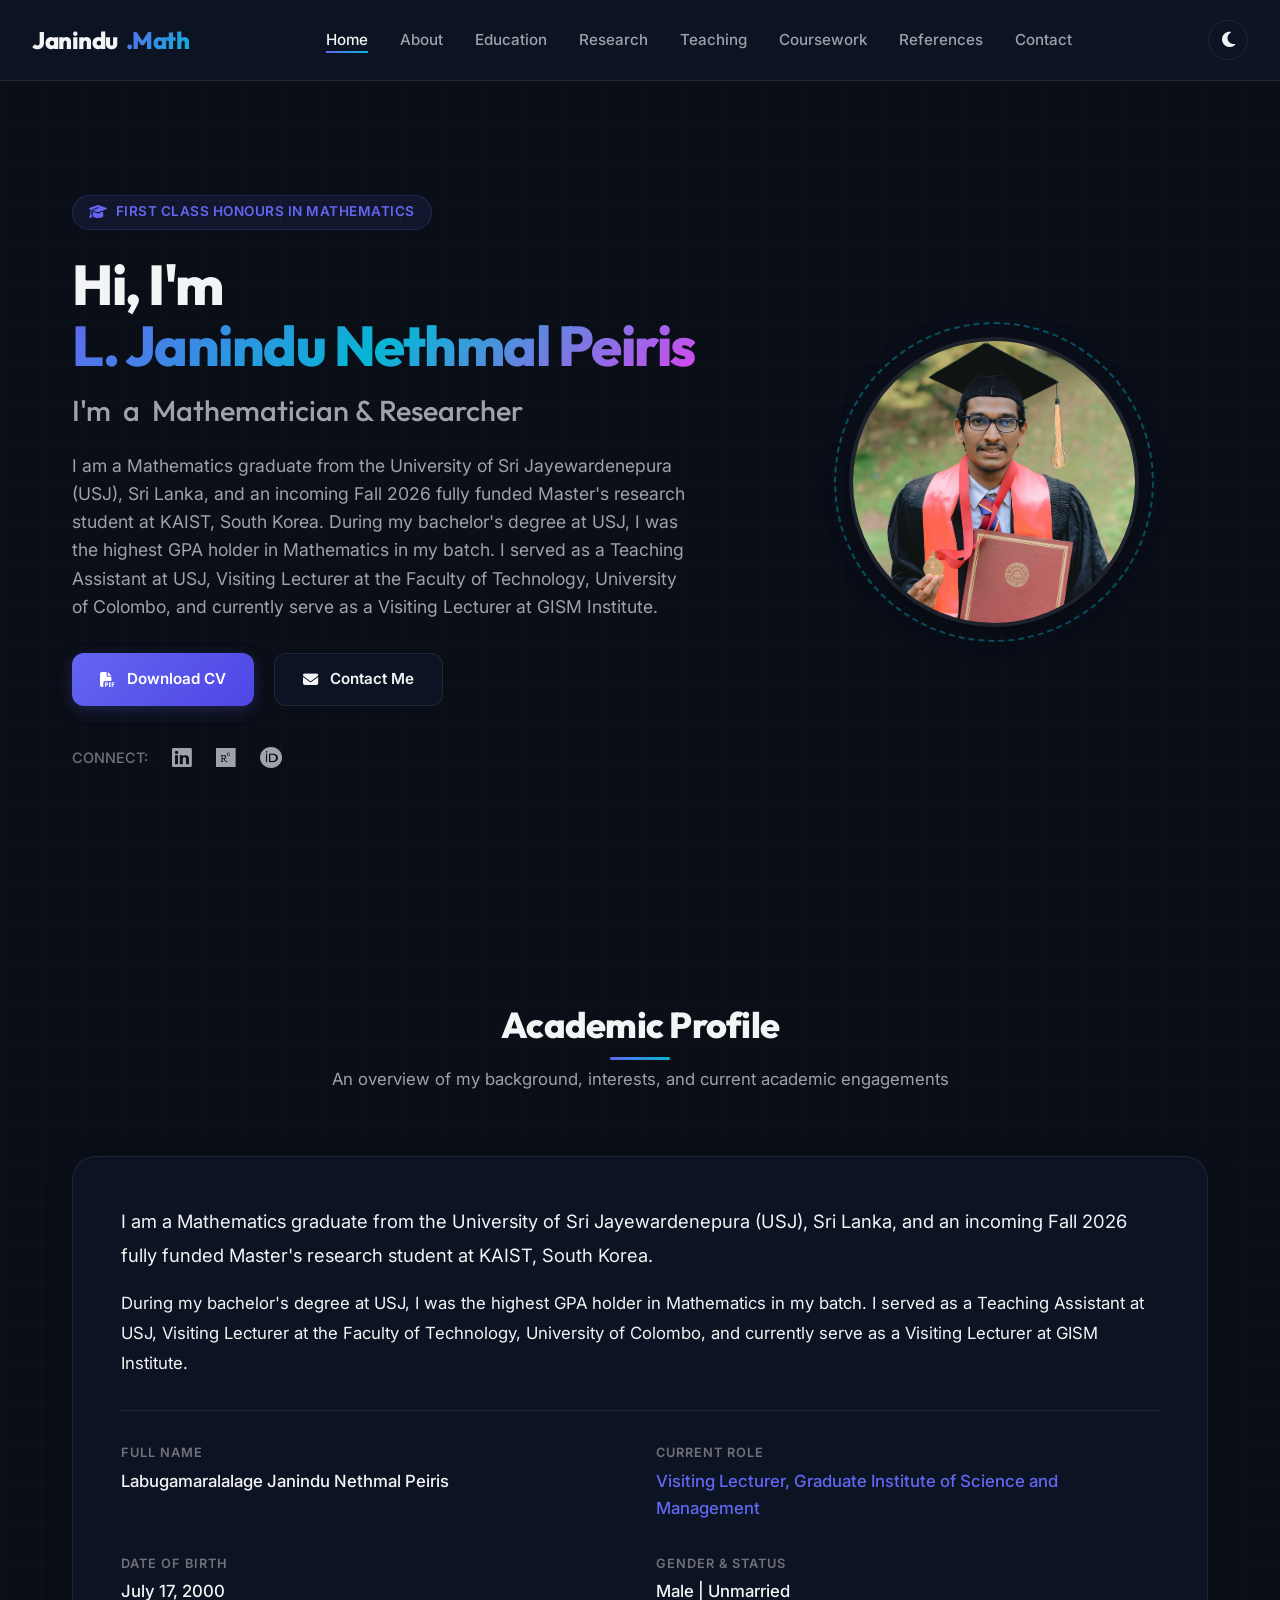
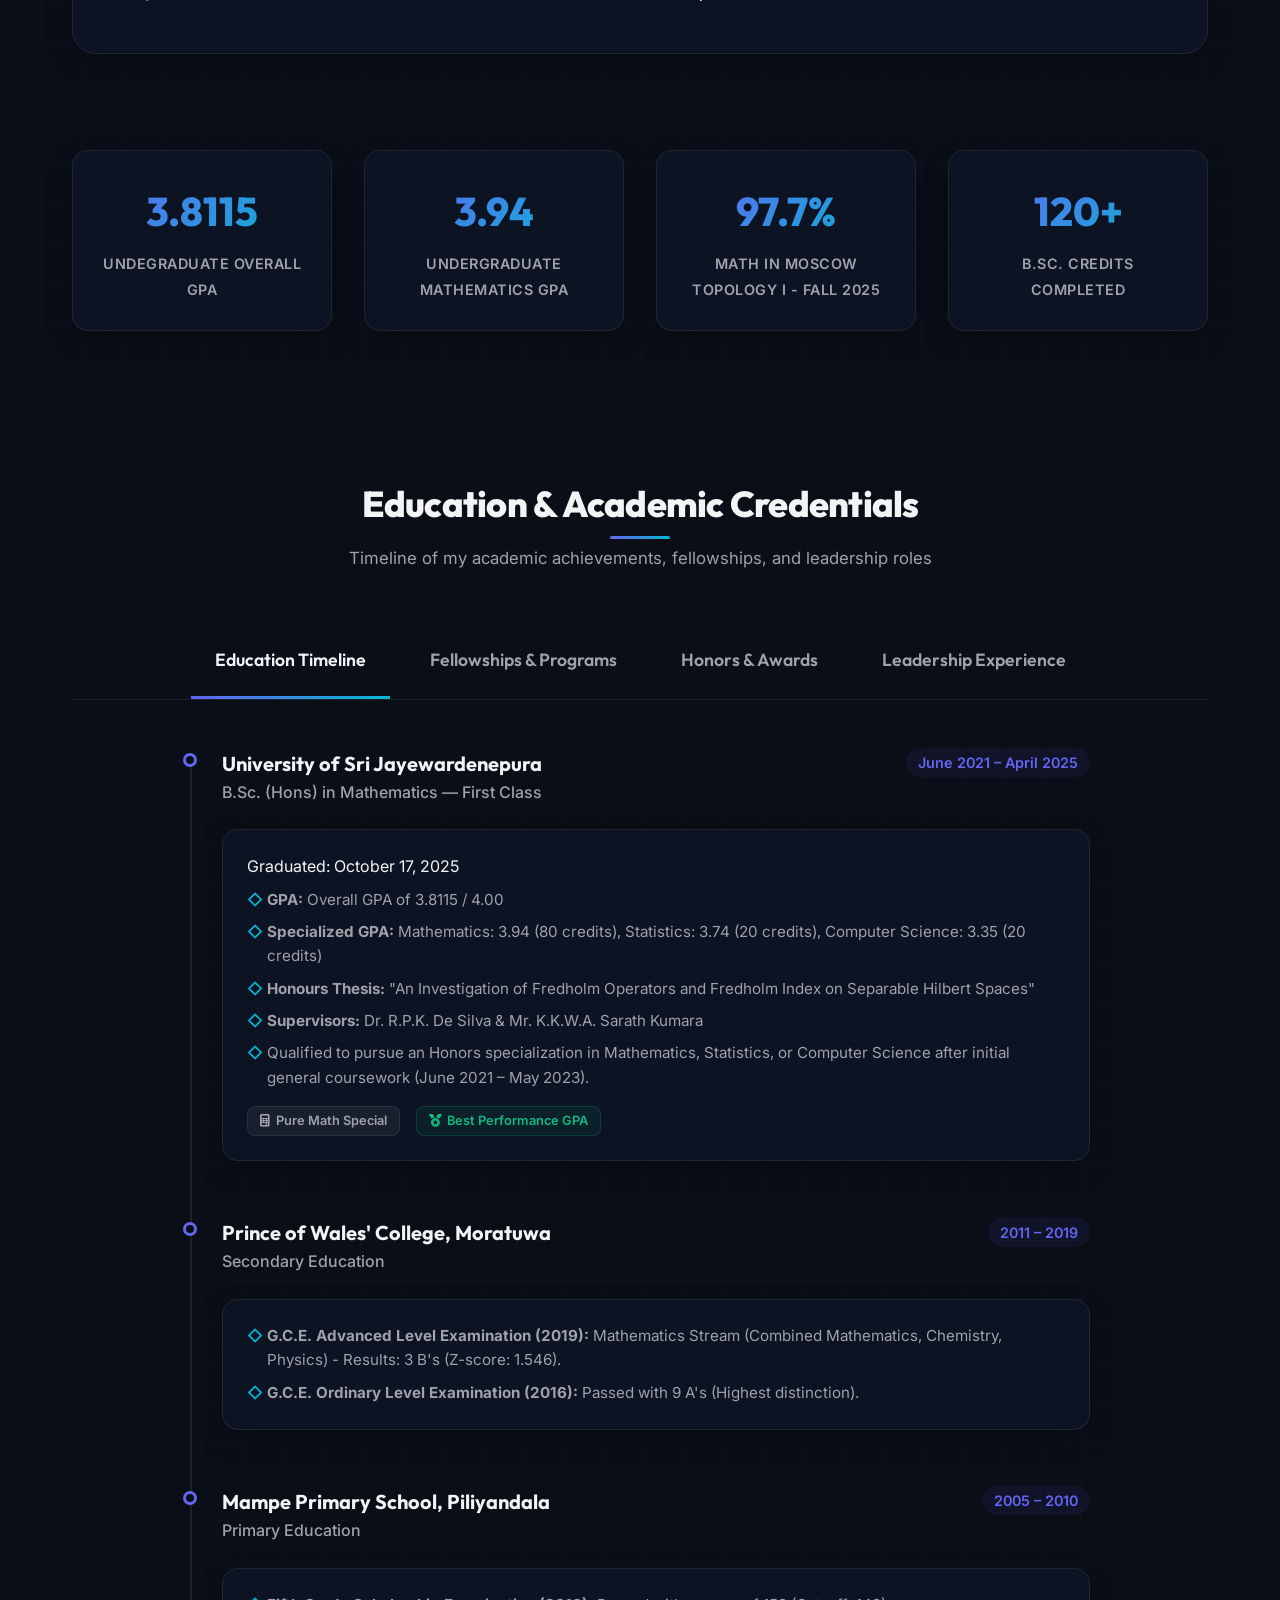
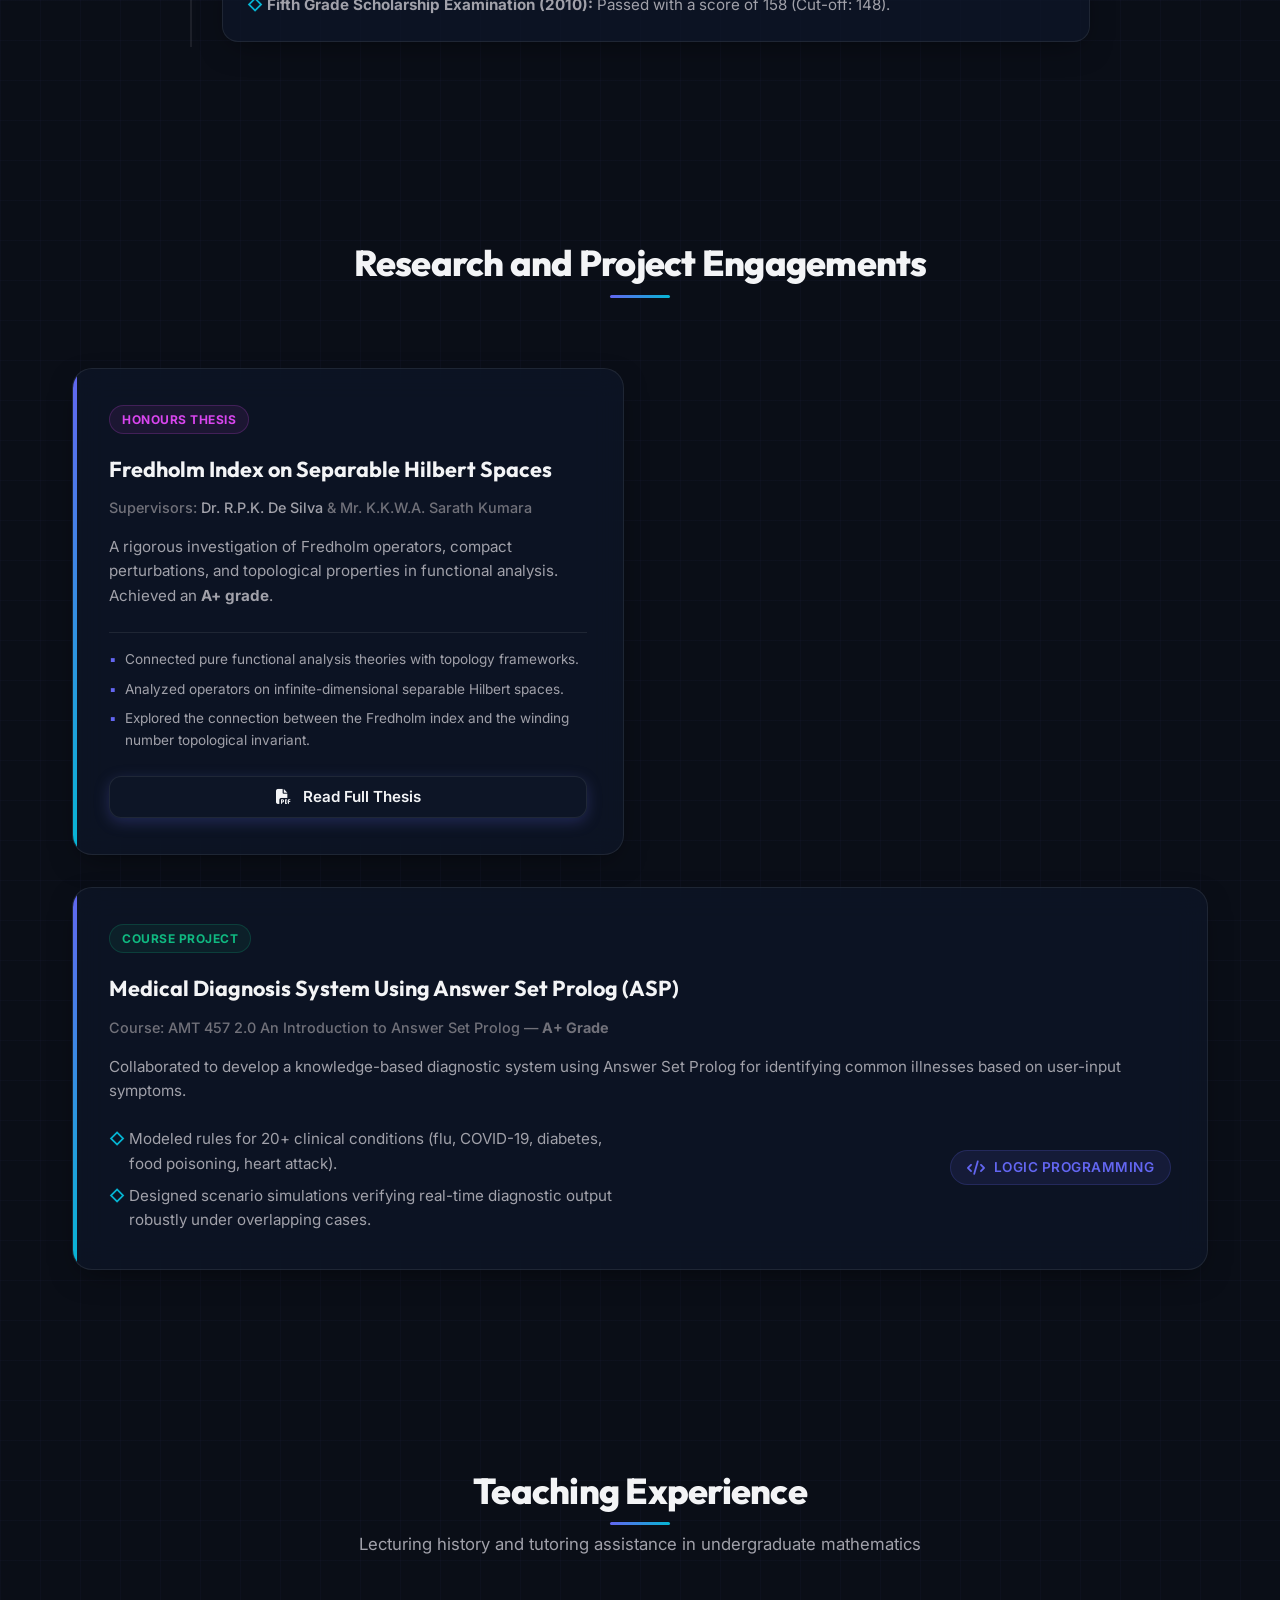
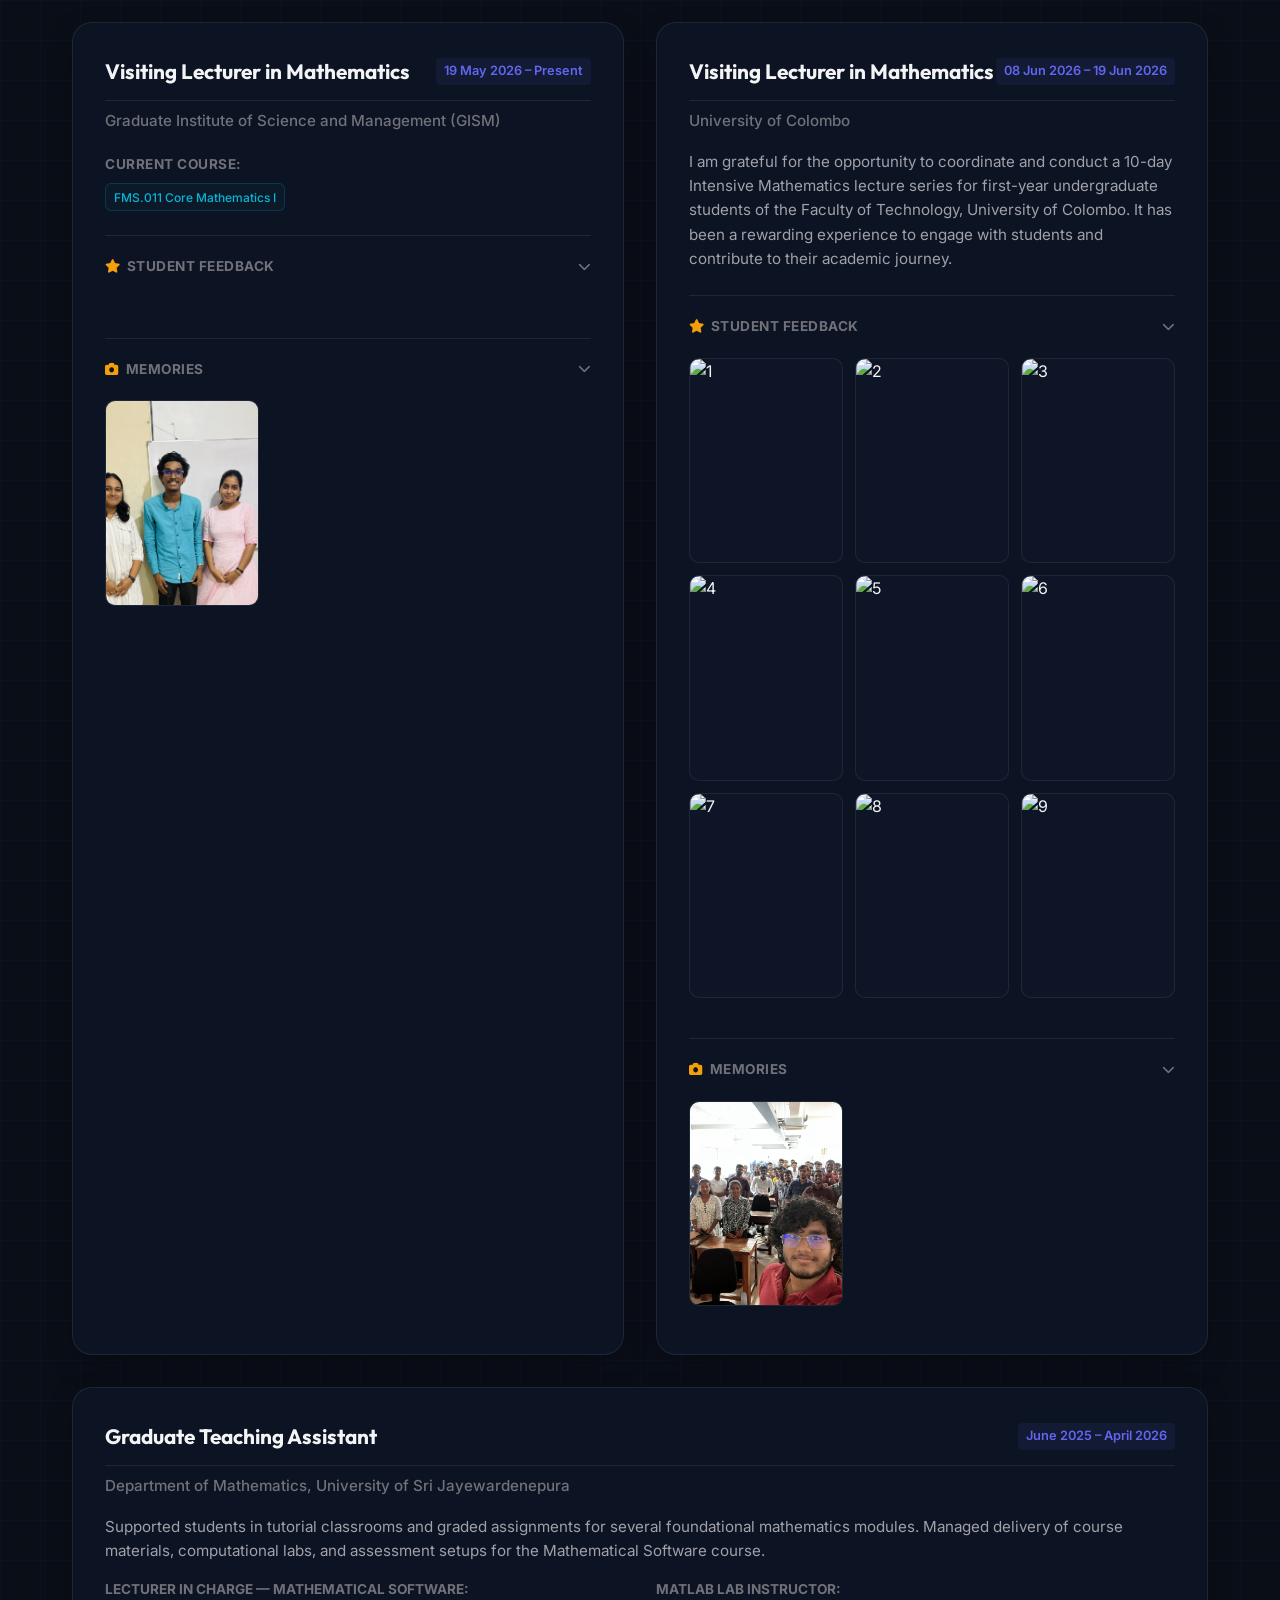
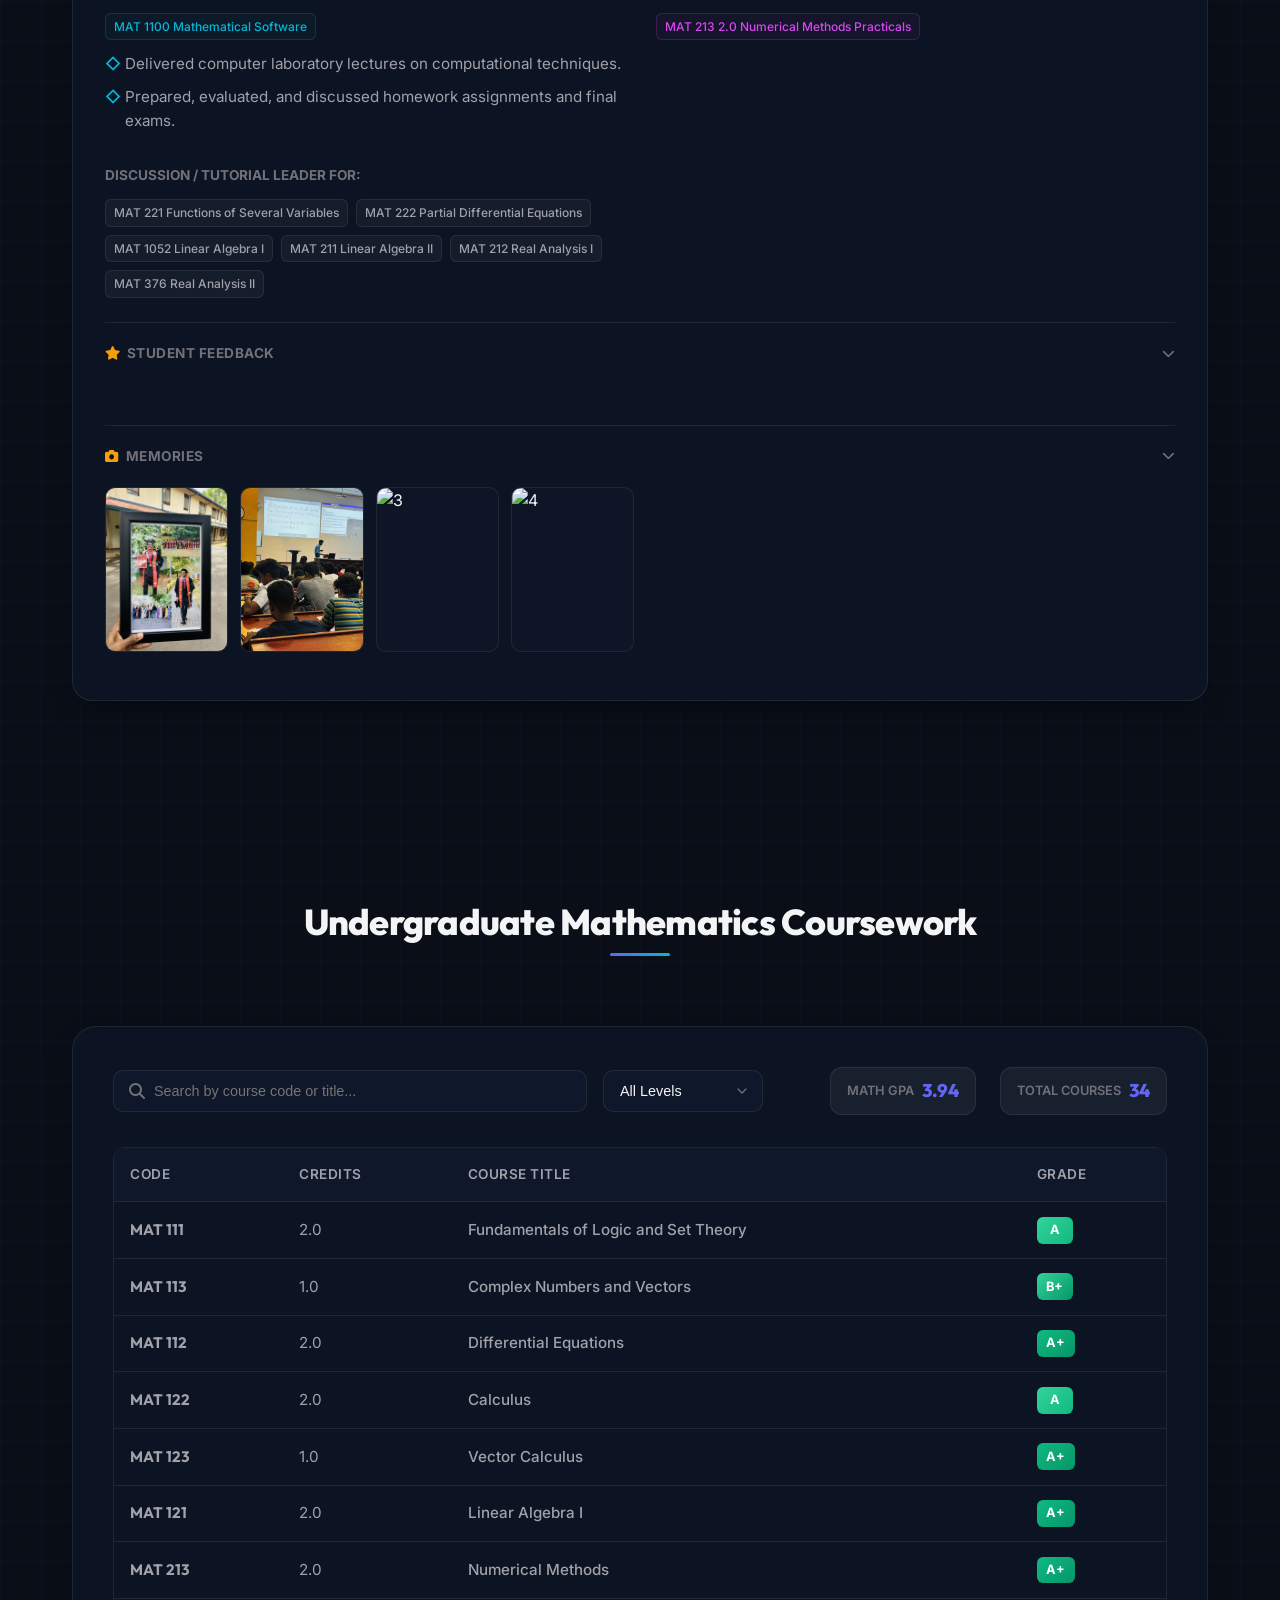
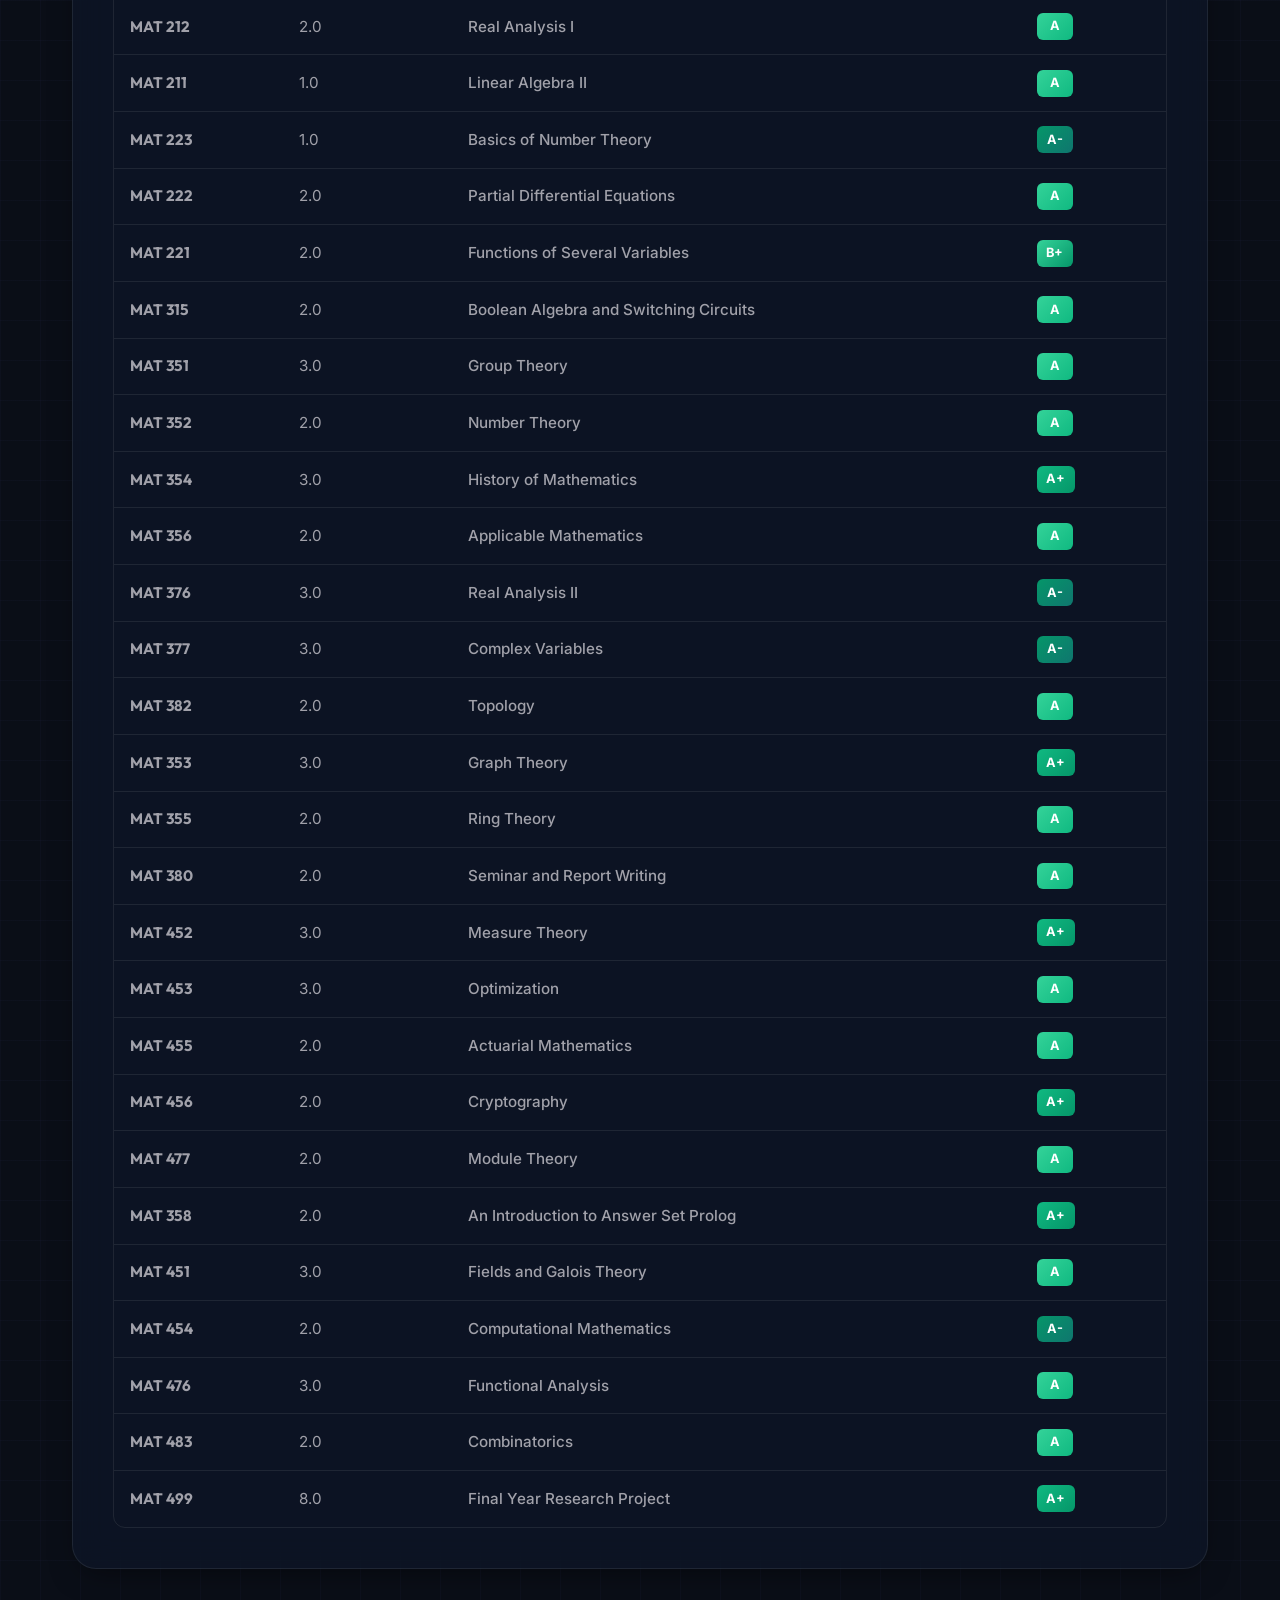
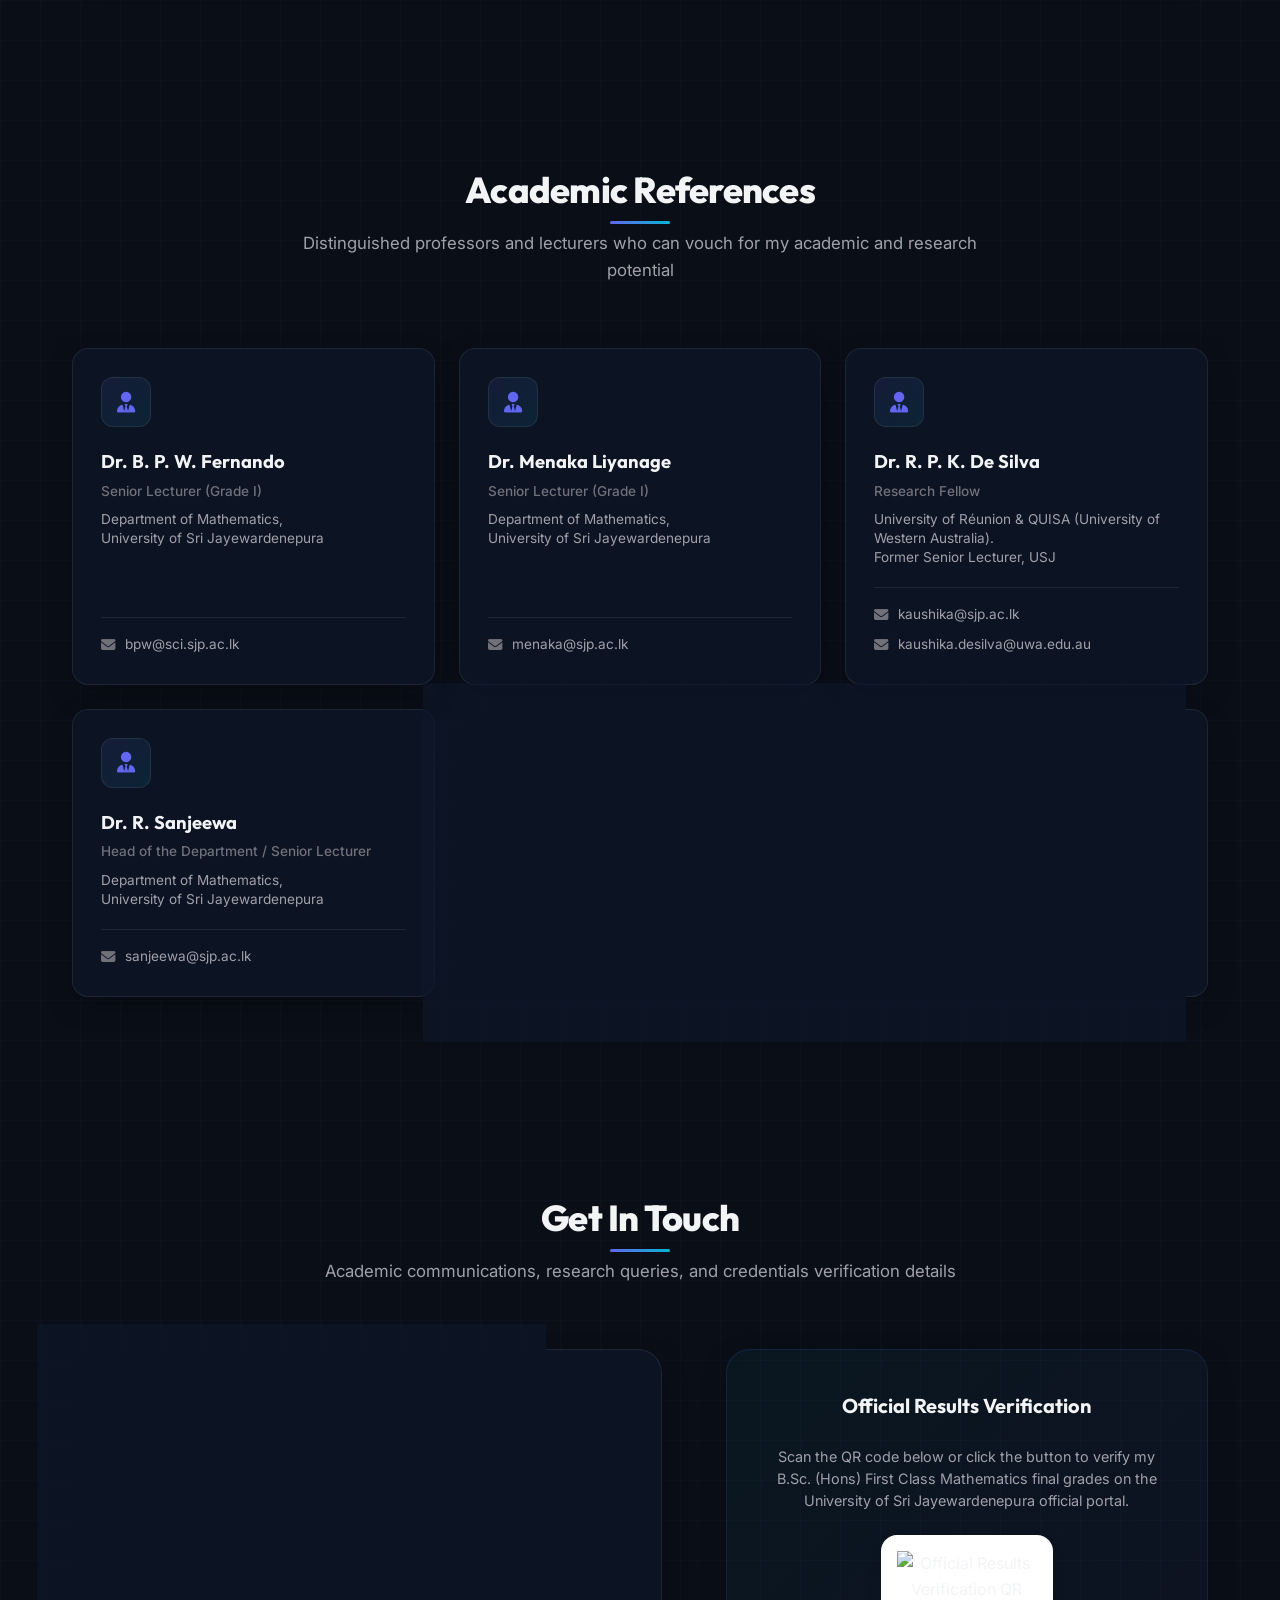
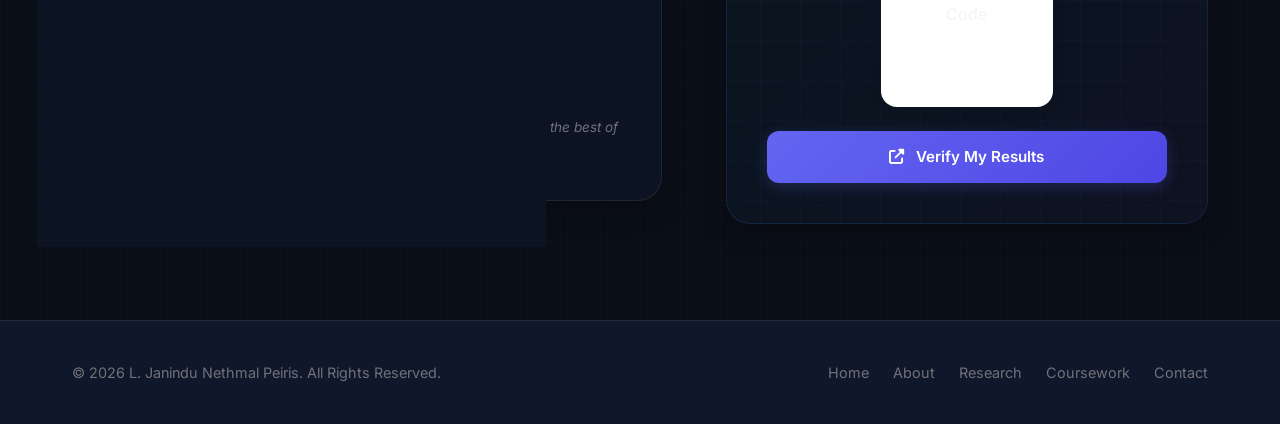
==== commit a8d038be: "Update teaching position title to include subject specialization" ====
--- a/index.html
+++ b/index.html
@@ -521,7 +521,7 @@
 
                 <div class="teaching-card">
                     <div class="teaching-card-title">
-                        <h3>Visiting Lecturer</h3>
+                        <h3>Visiting Lecturer in Mathematics</h3>
                         <span class="teaching-duration">19 May 2026 – Present</span>
                     </div>
                     <div class="teaching-institution">Graduate Institute of Science and Management (GISM)</div>
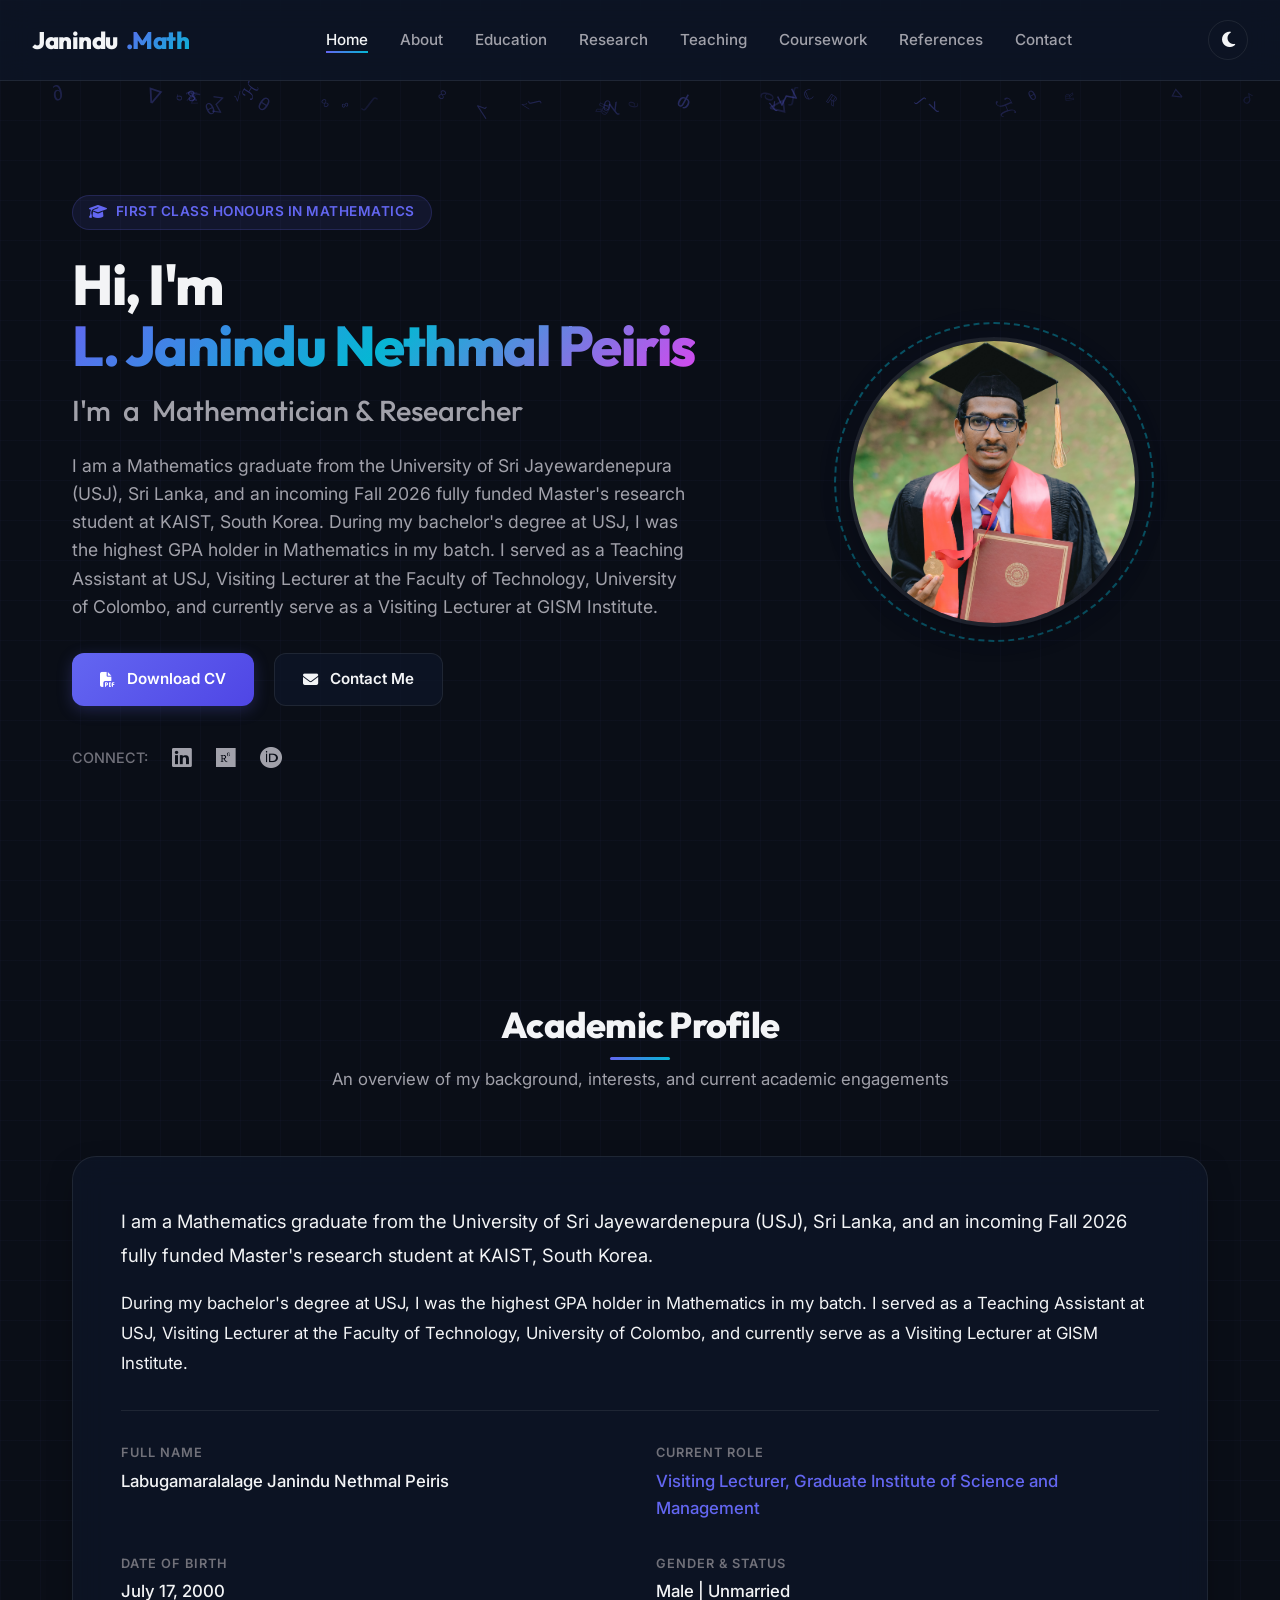
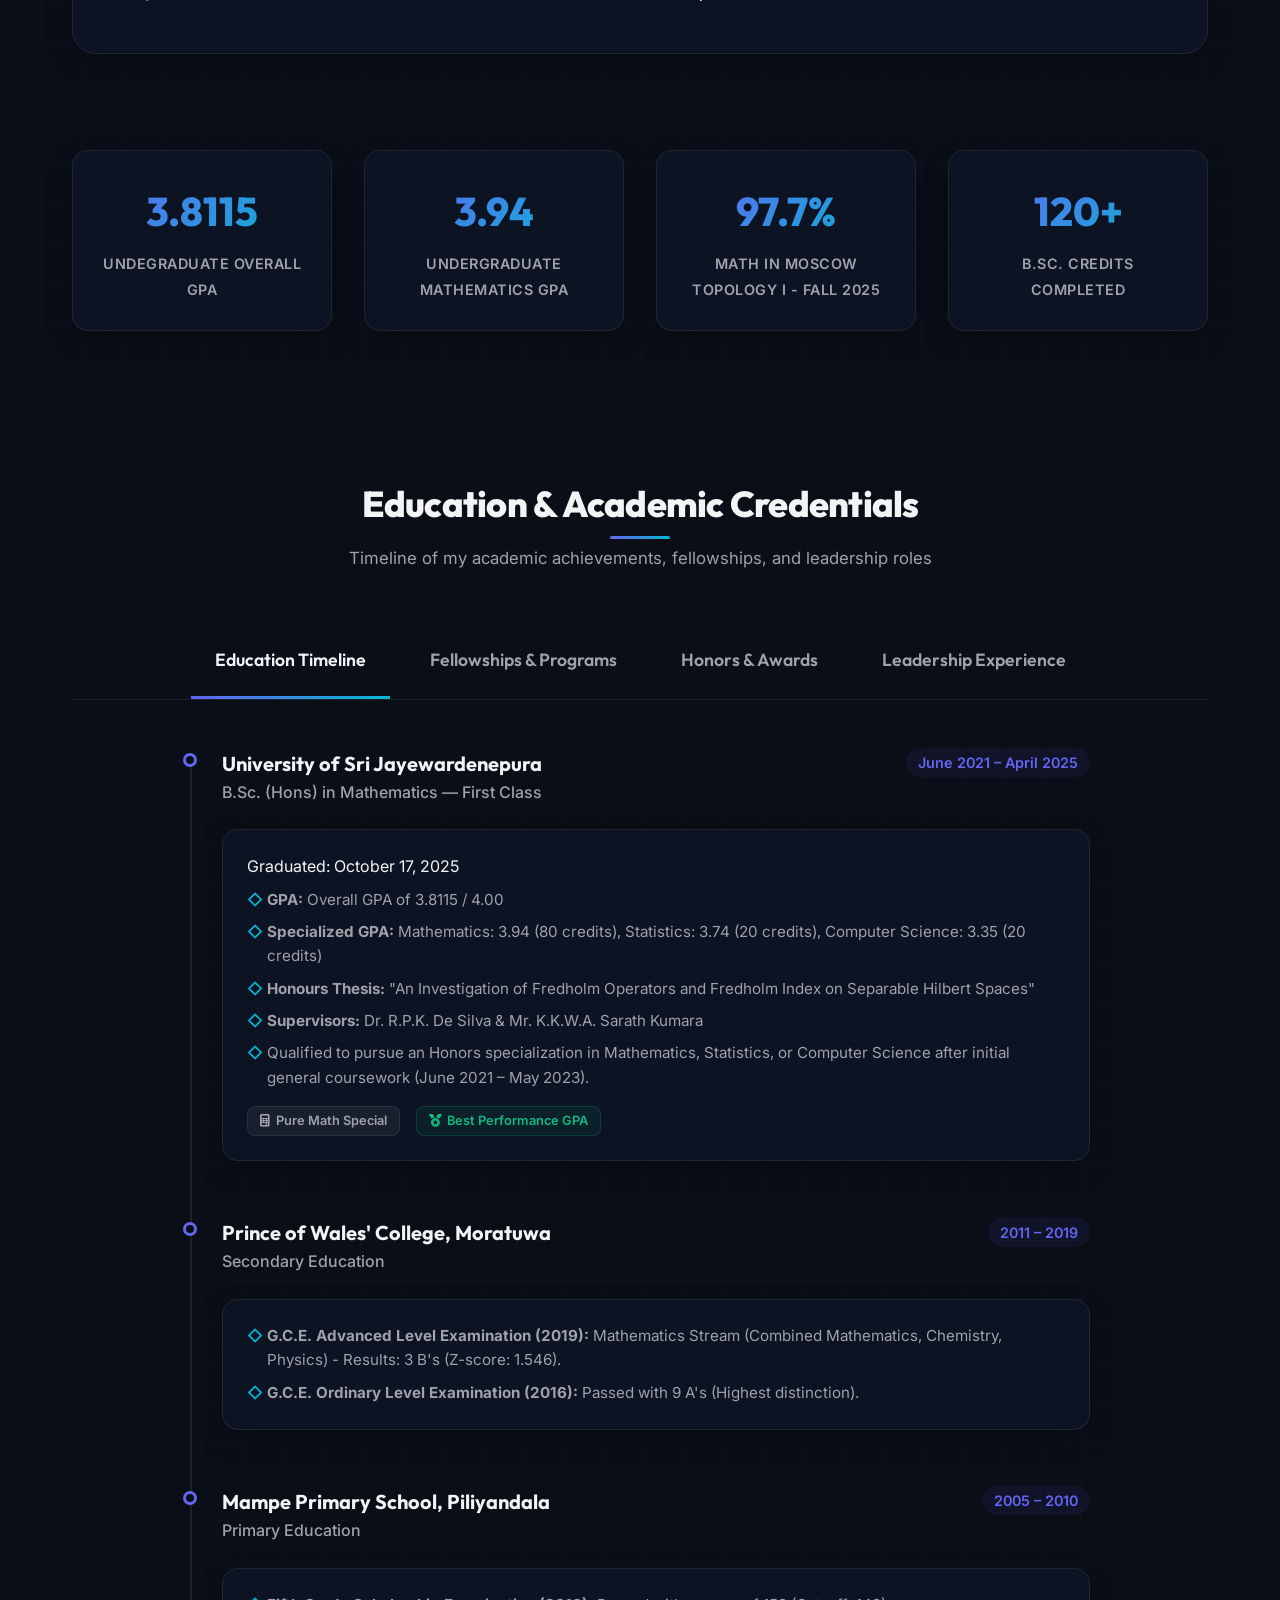
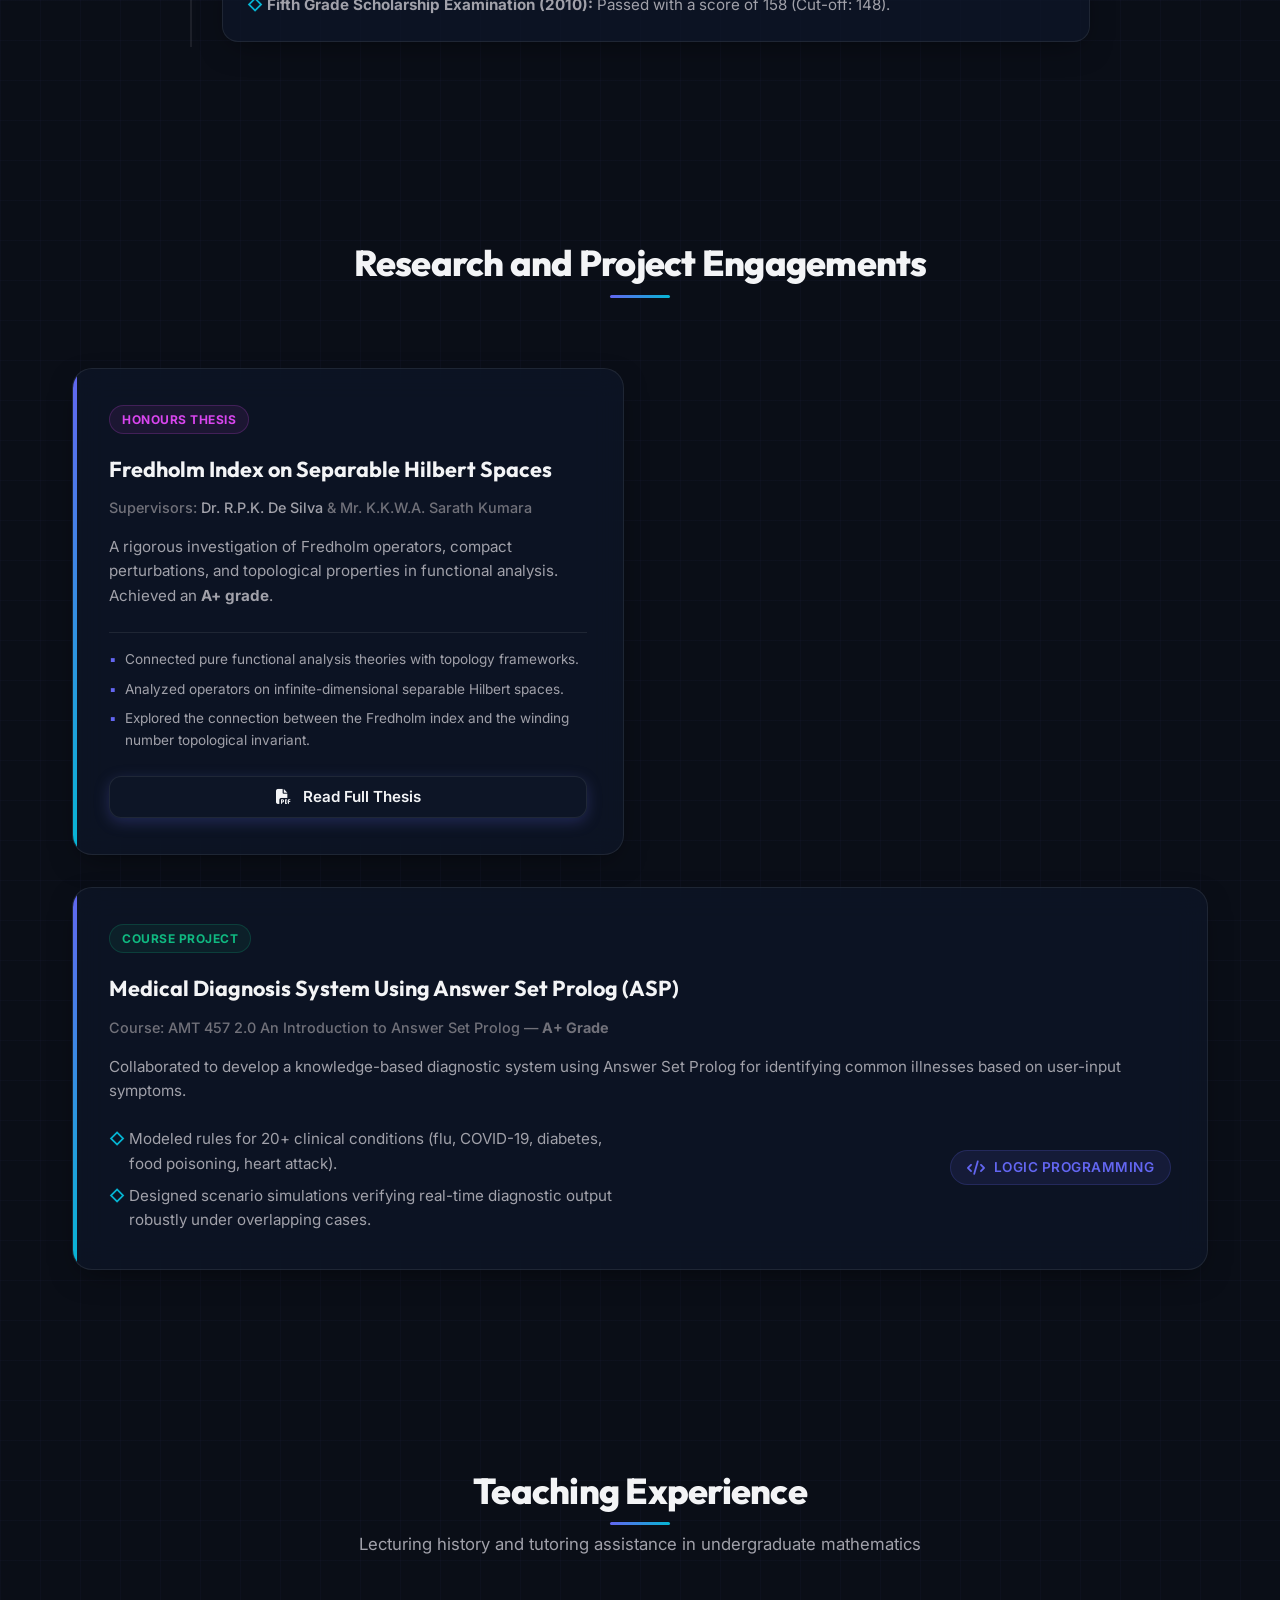
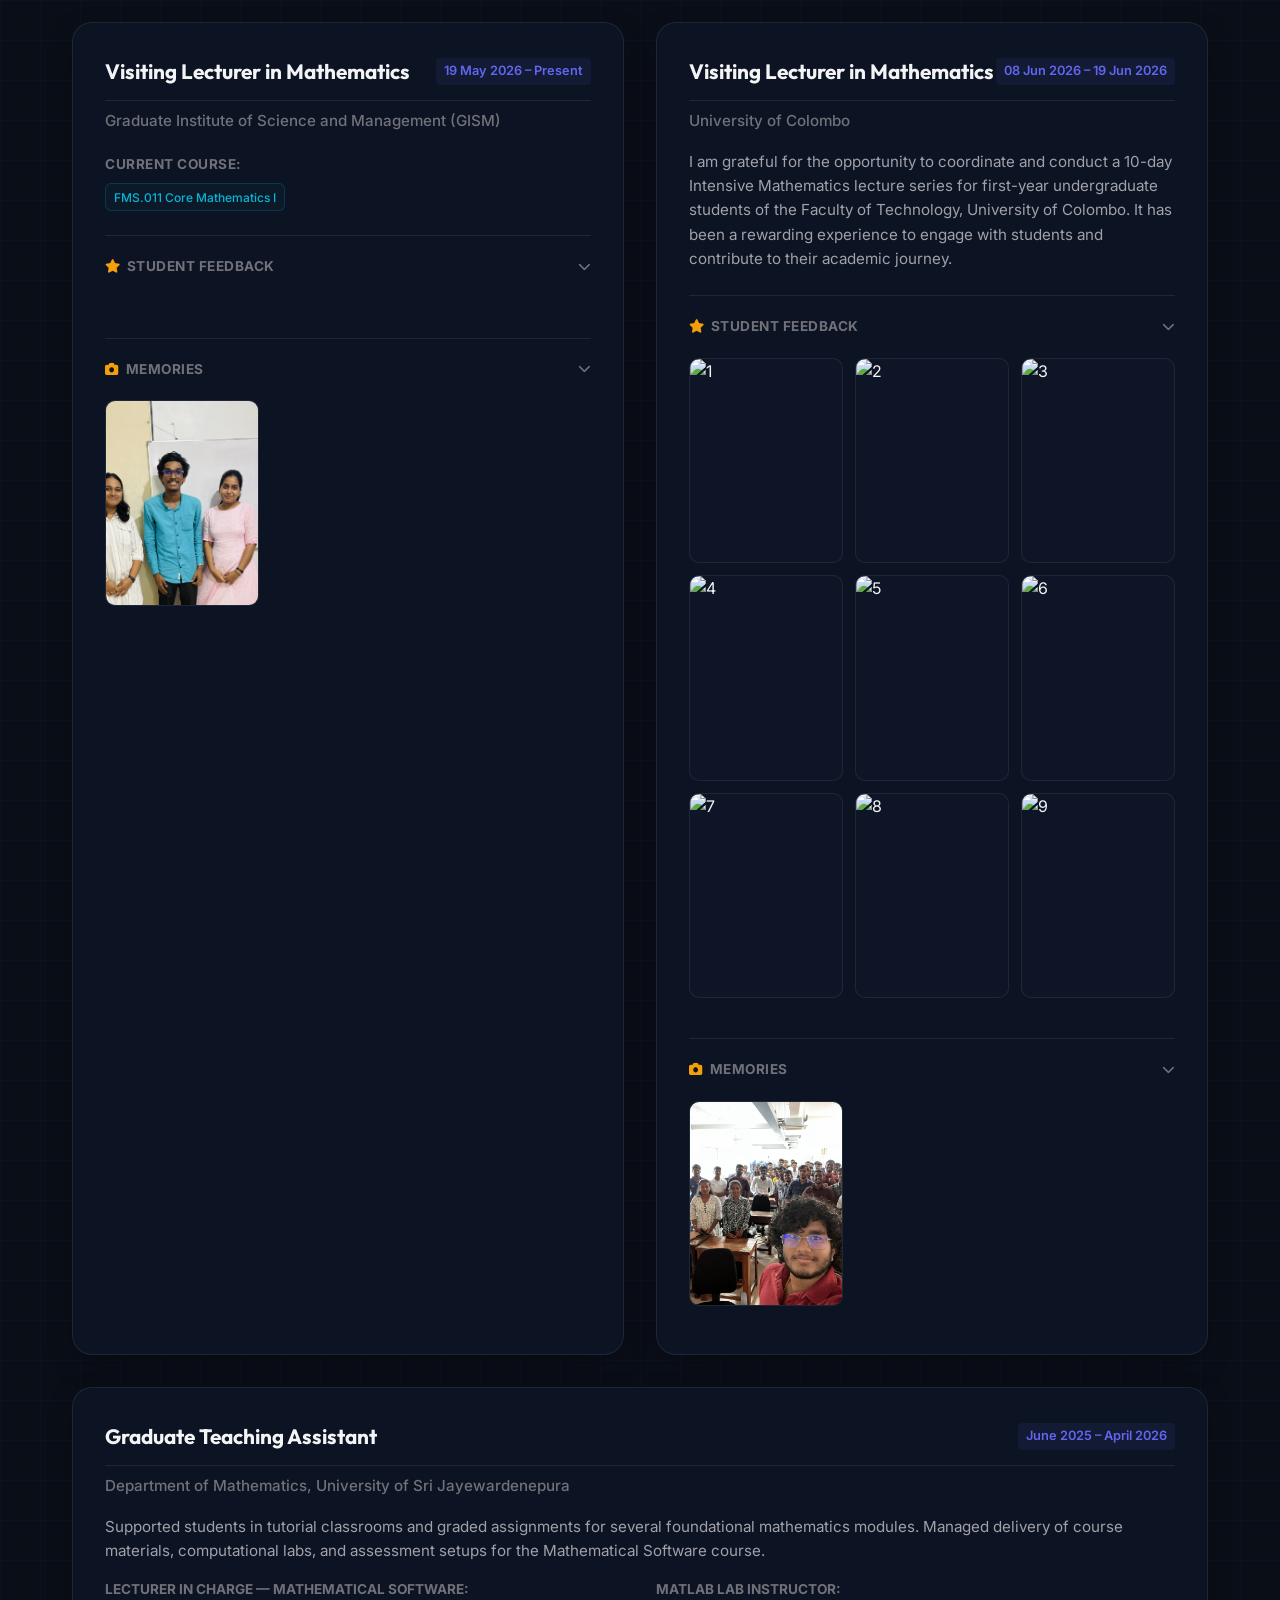
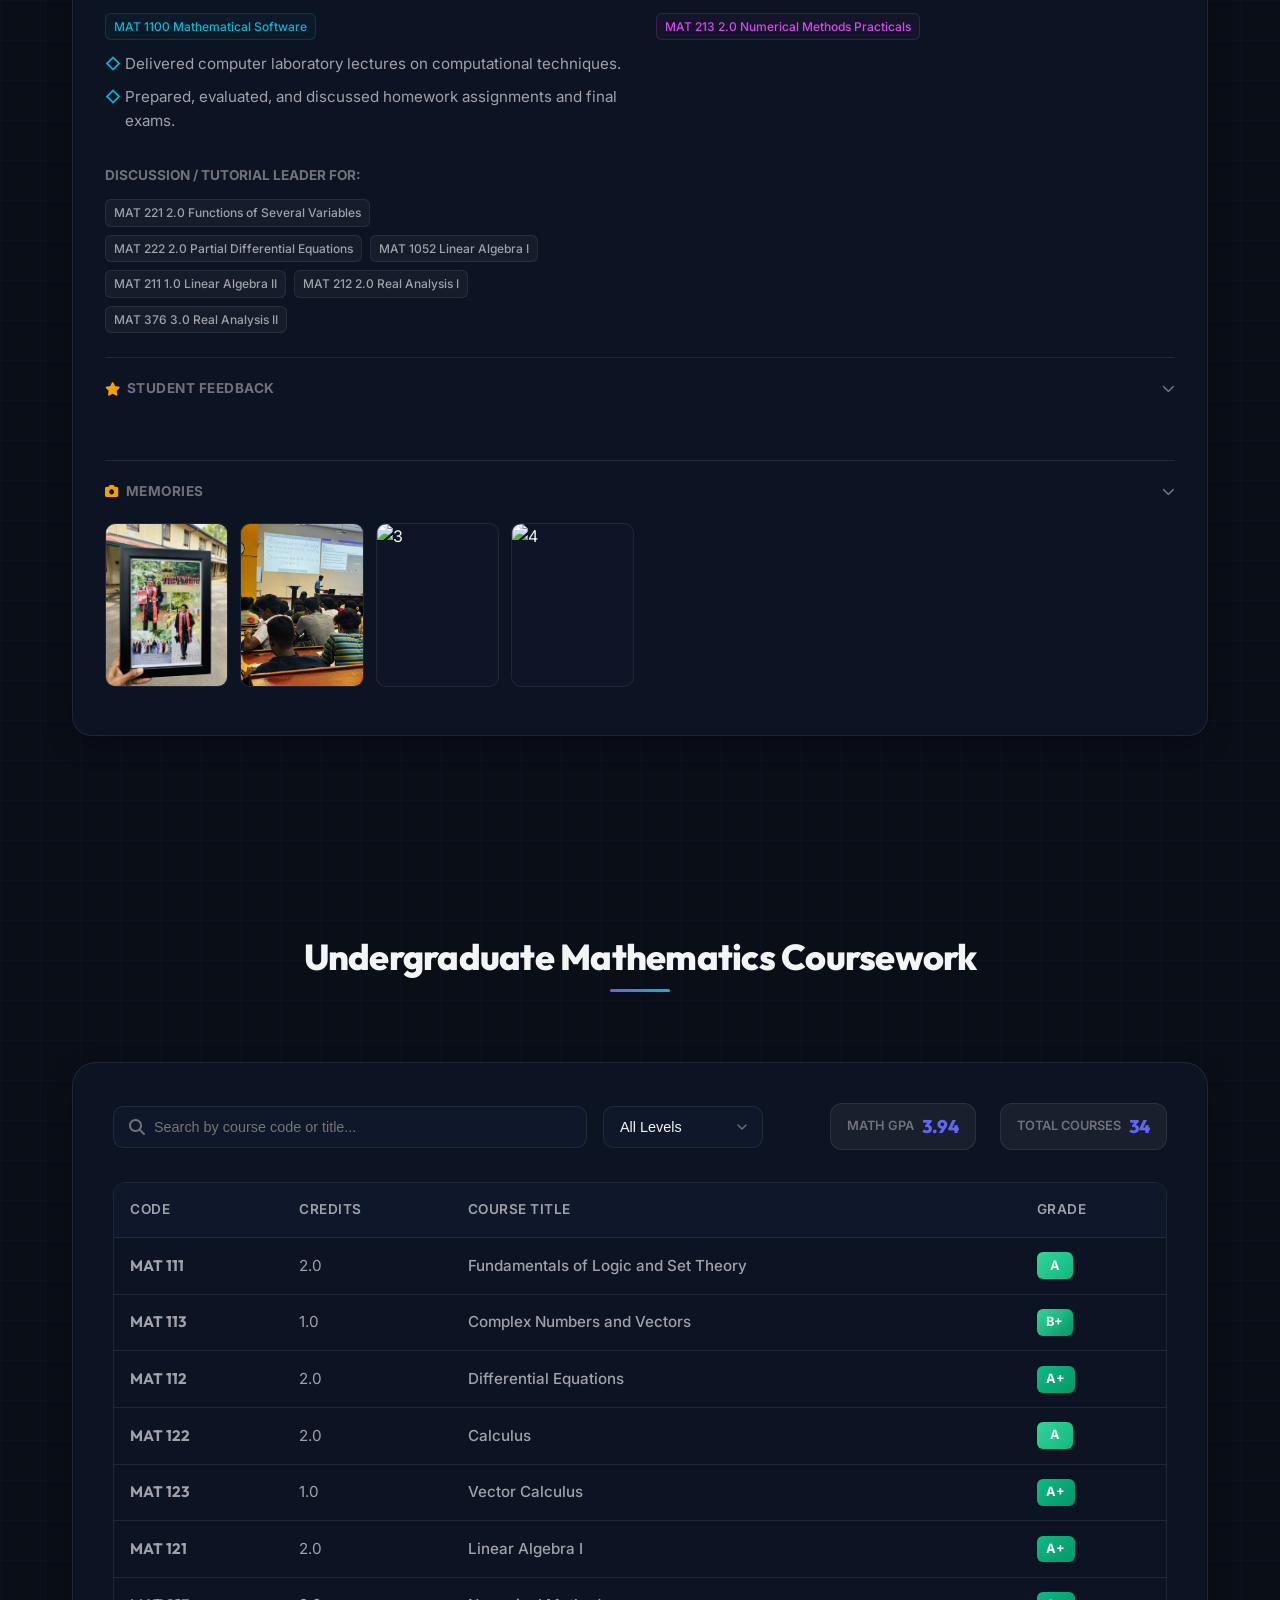
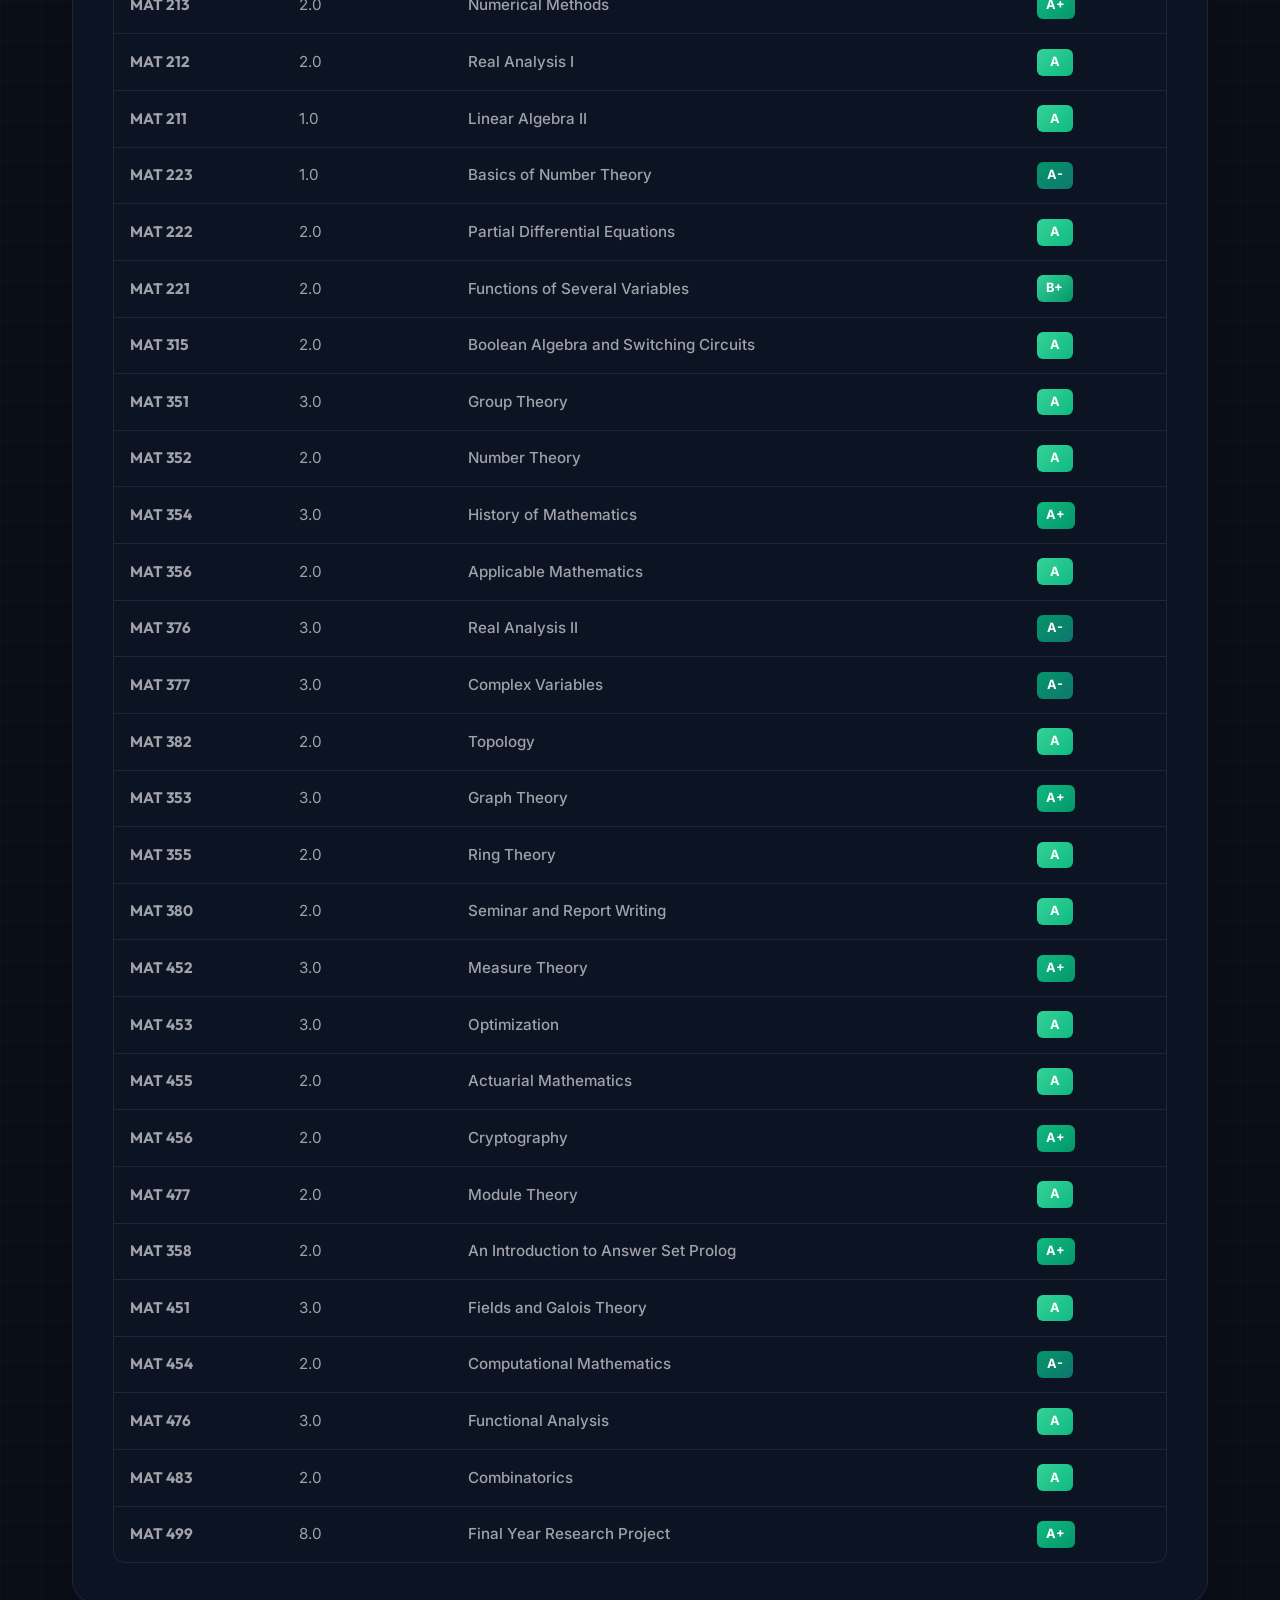
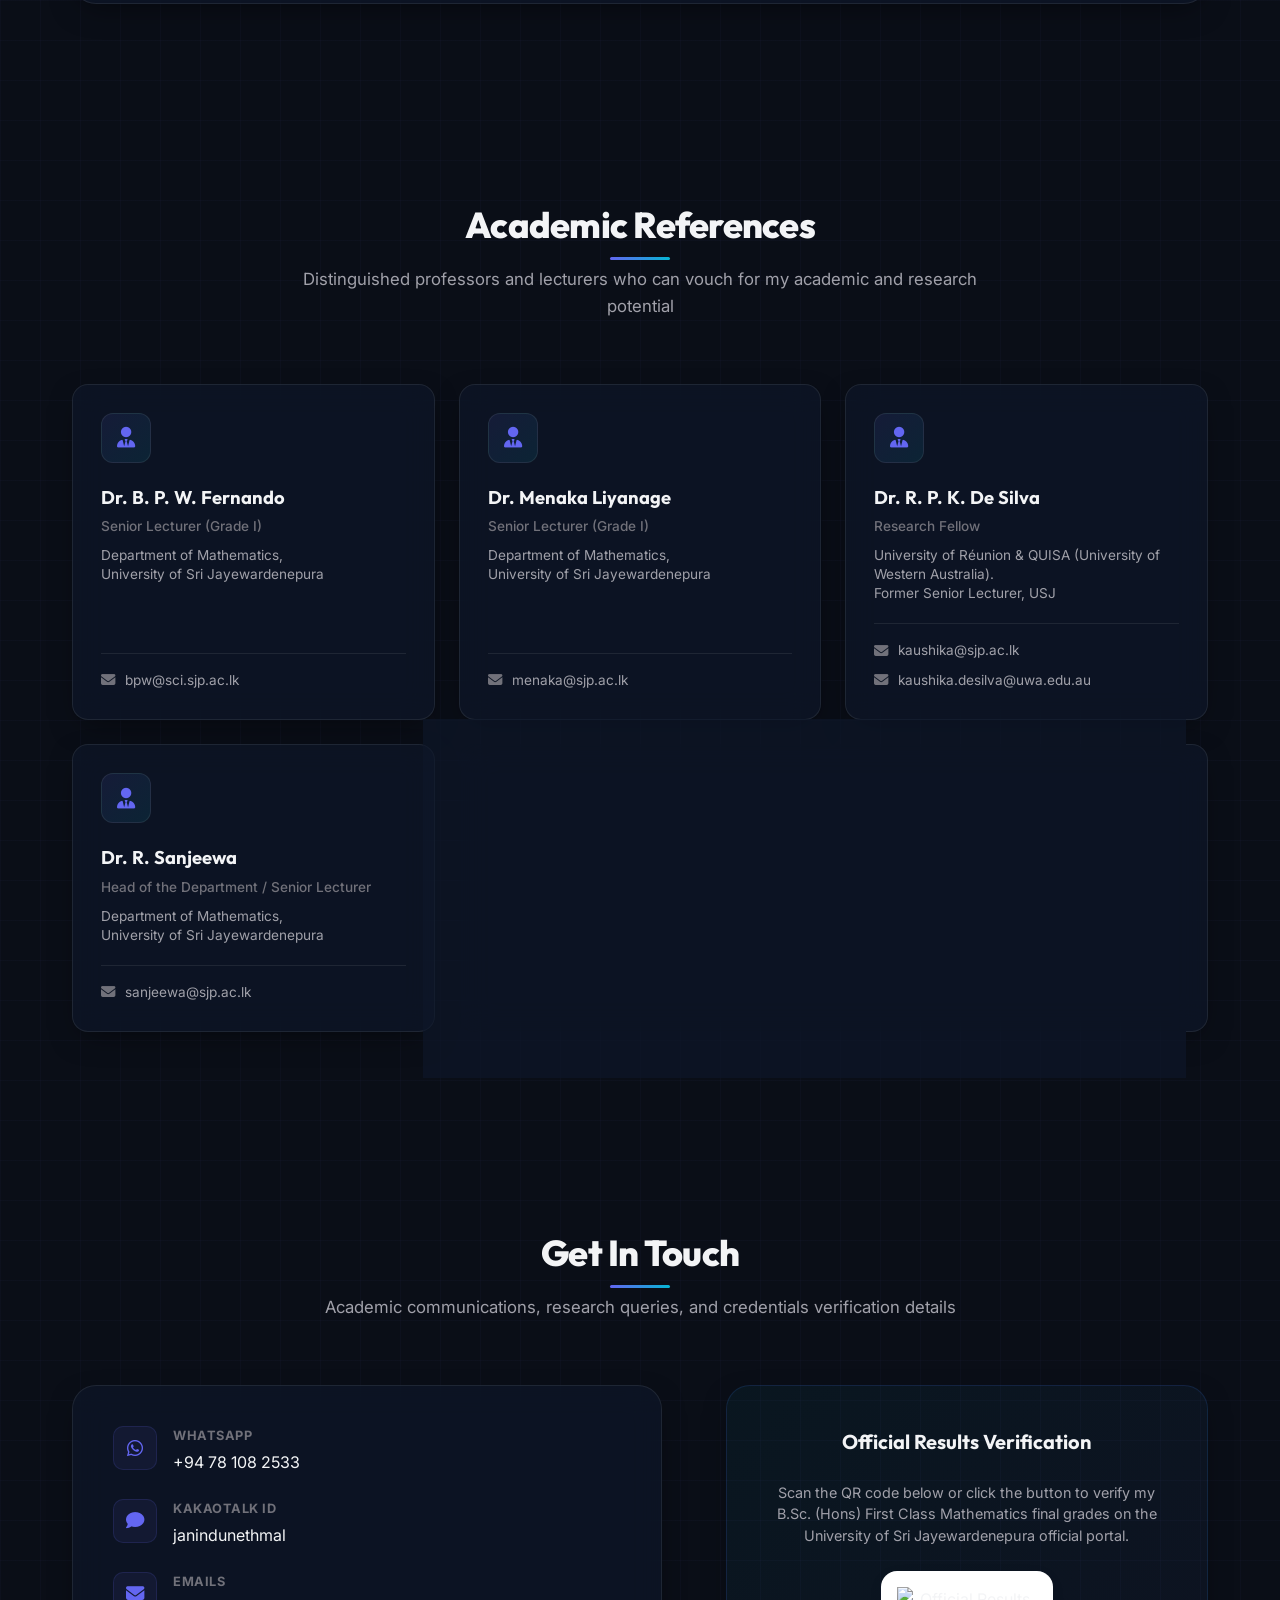
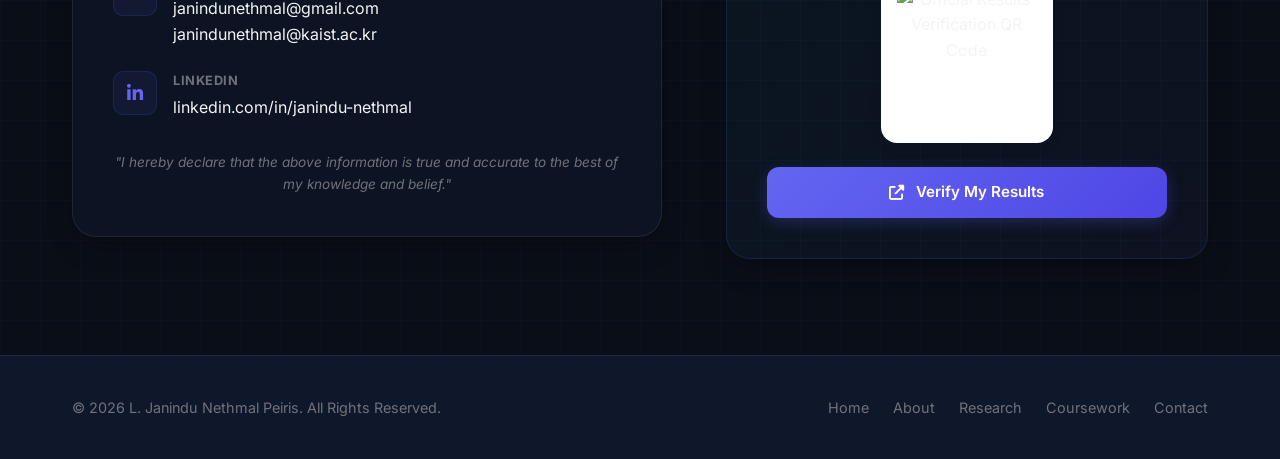
==== commit 7b06f979: "Update teaching topic tags to include course versions" ====
--- a/index.html
+++ b/index.html
@@ -630,12 +630,12 @@
                                 style="font-size:0.85rem; text-transform:uppercase; color:var(--text-muted); margin-bottom:0.5rem;">
                                 Discussion / Tutorial leader for:</h4>
                             <div class="teaching-topic-tags">
-                                <span class="tag">MAT 221 Functions of Several Variables</span>
-                                <span class="tag">MAT 222 Partial Differential Equations</span>
+                                <span class="tag">MAT 221 2.0 Functions of Several Variables</span>
+                                <span class="tag">MAT 222 2.0 Partial Differential Equations</span>
                                 <span class="tag">MAT 1052 Linear Algebra I</span>
-                                <span class="tag">MAT 211 Linear Algebra II</span>
-                                <span class="tag">MAT 212 Real Analysis I</span>
-                                <span class="tag">MAT 376 Real Analysis II</span>
+                                <span class="tag">MAT 211 1.0 Linear Algebra II</span>
+                                <span class="tag">MAT 212 2.0 Real Analysis I</span>
+                                <span class="tag">MAT 376 3.0 Real Analysis II</span>
                             </div>
                         </div>
                     </div>
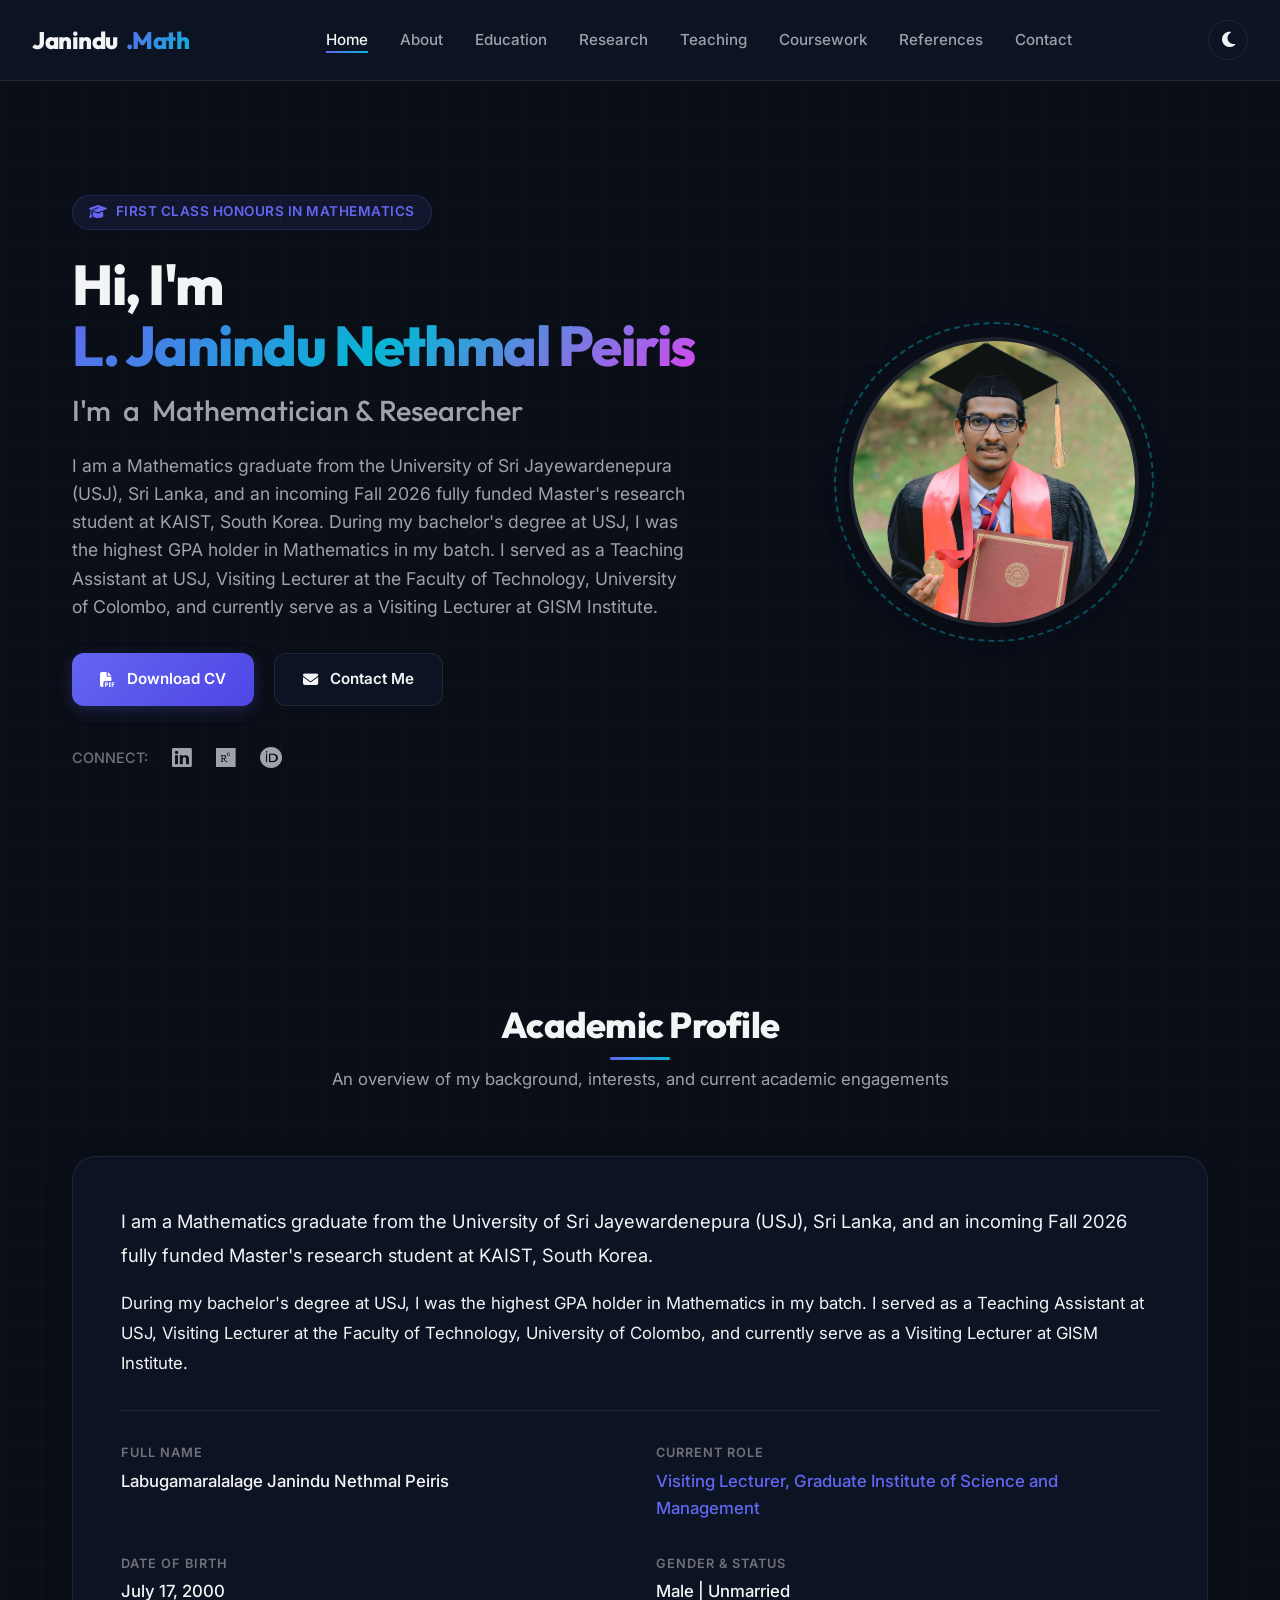
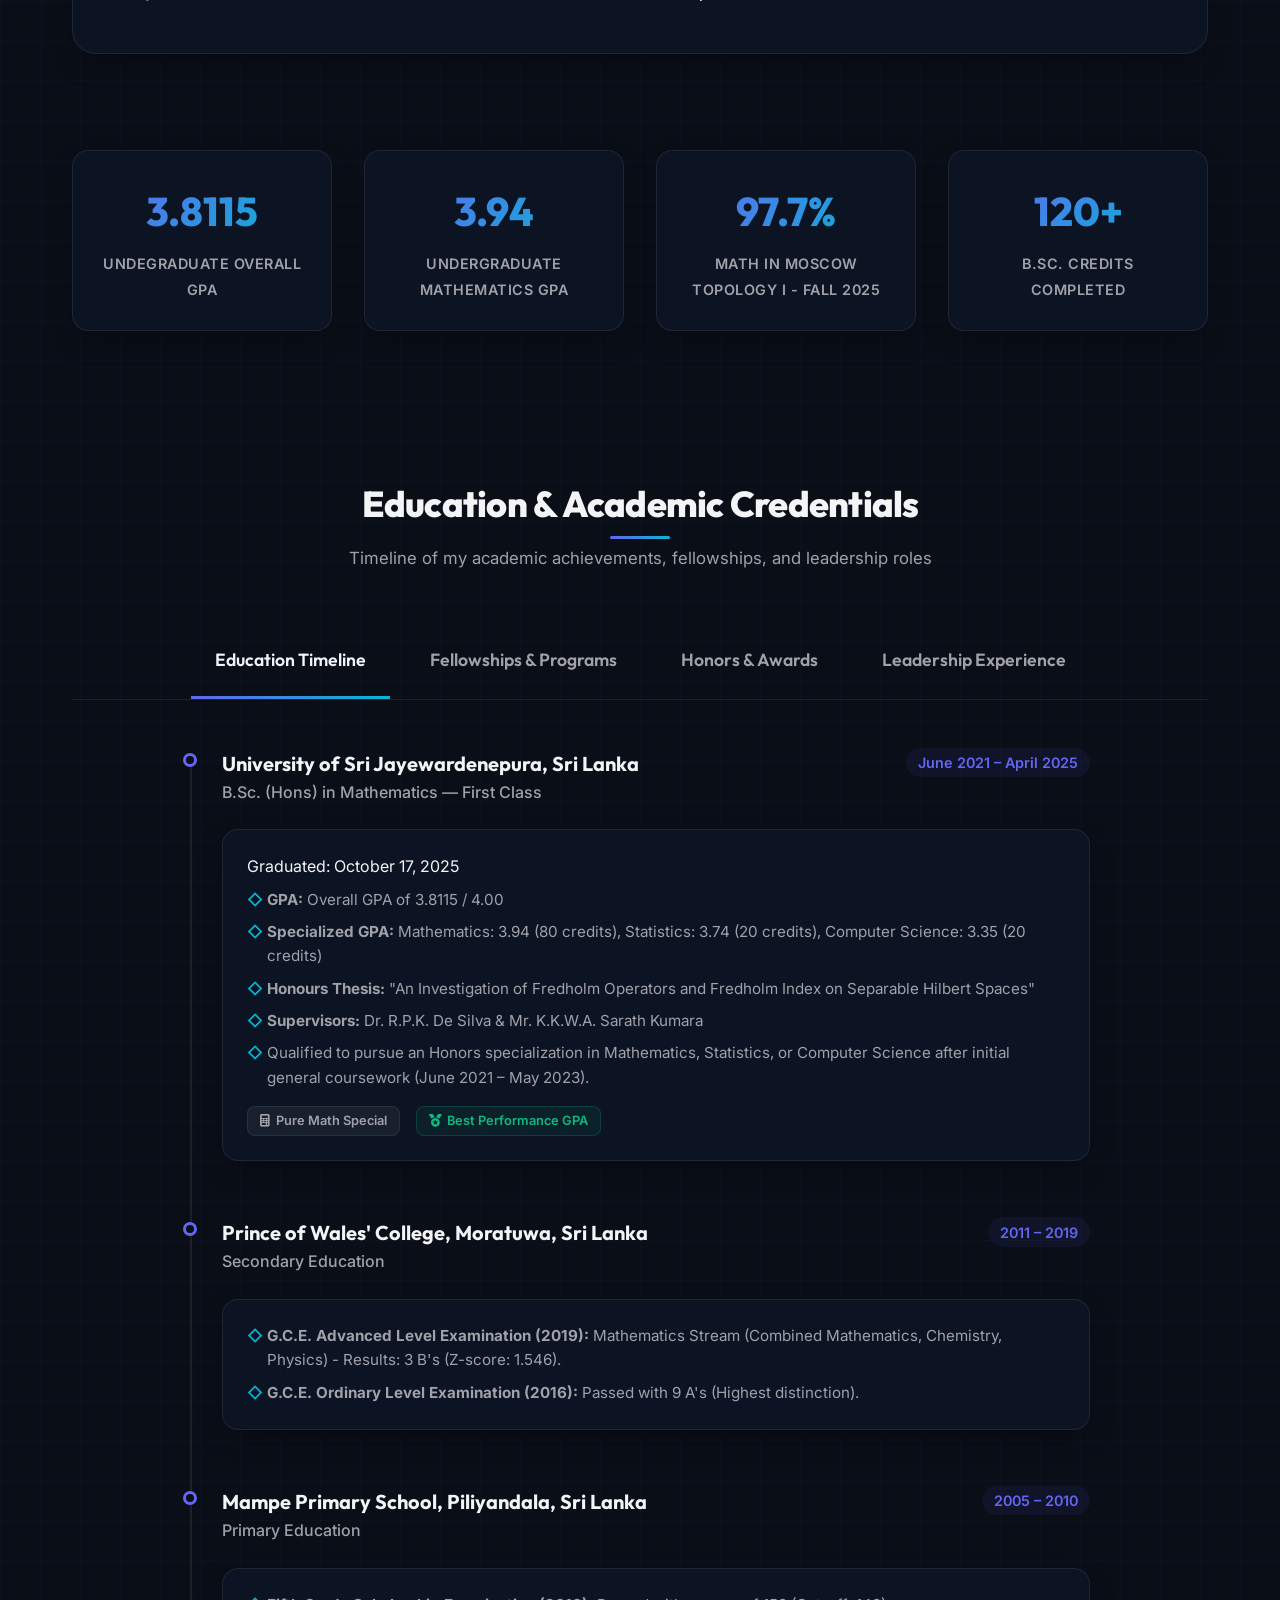
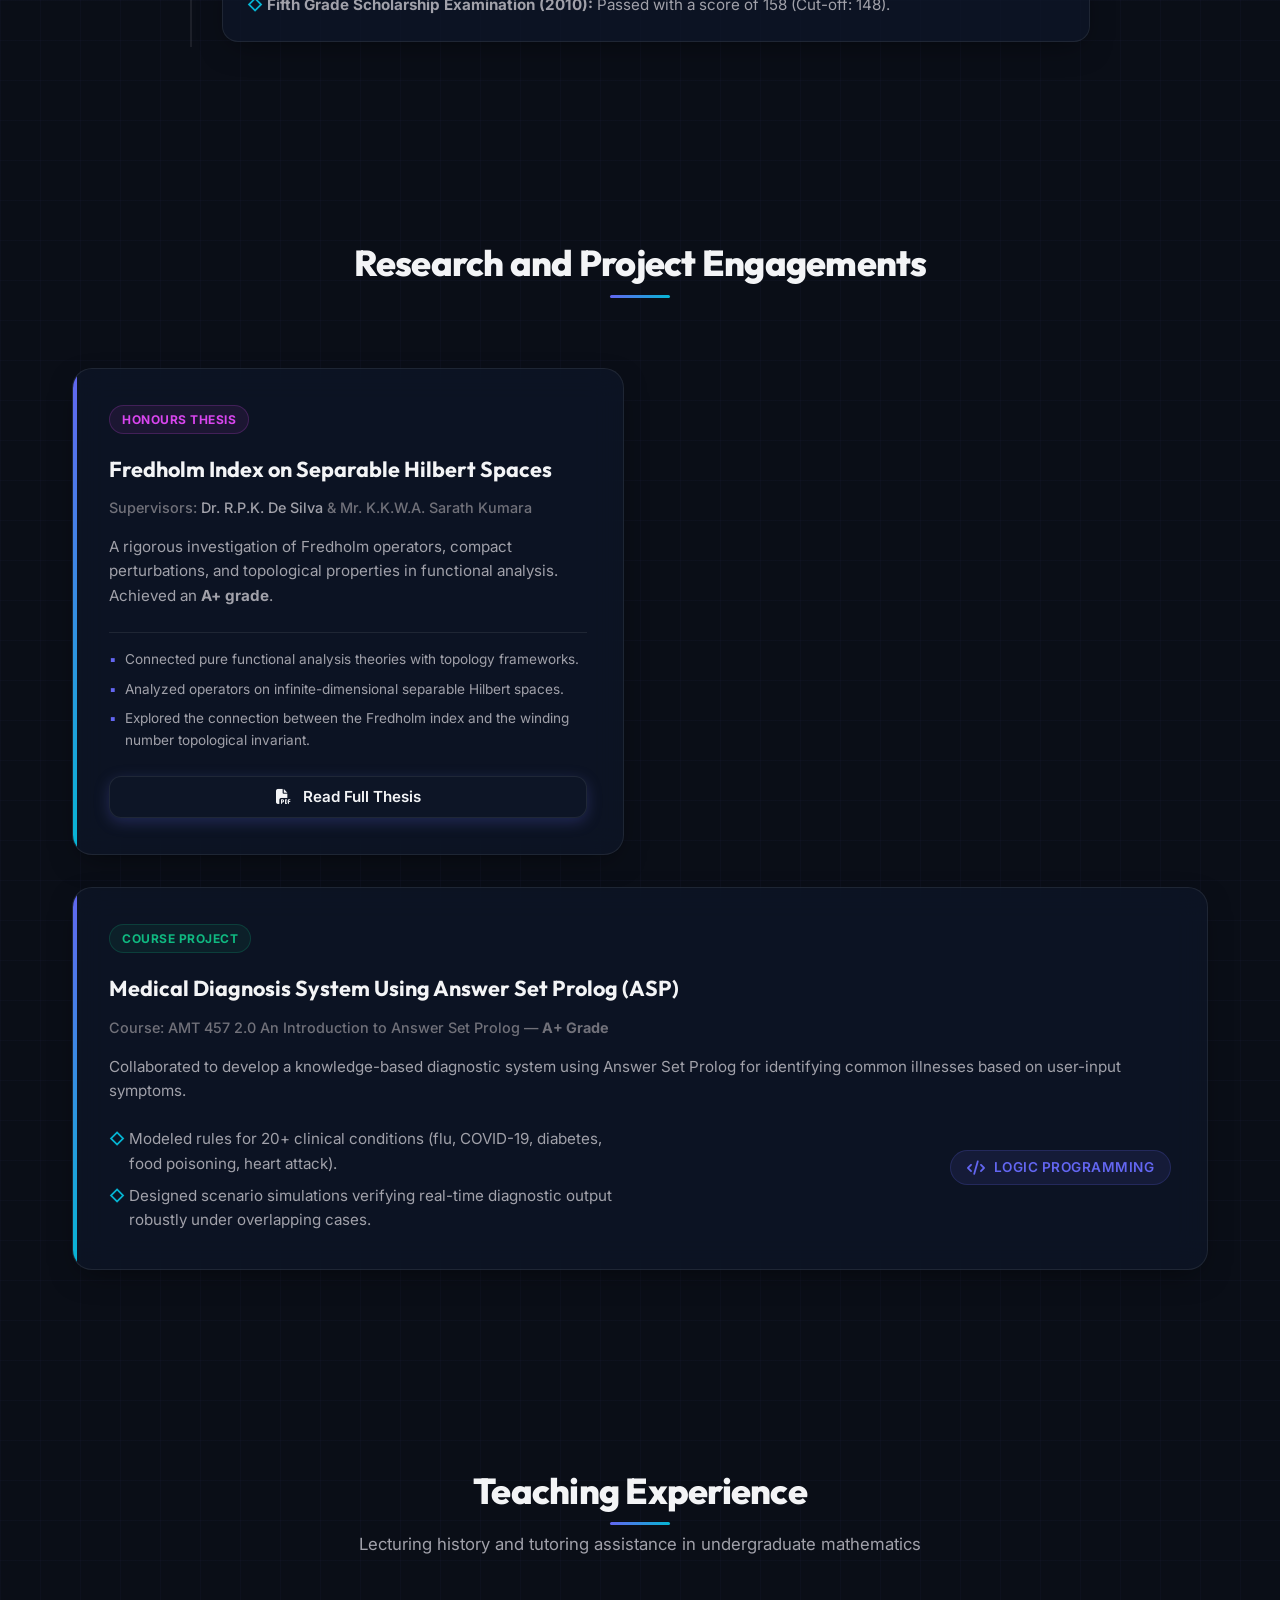
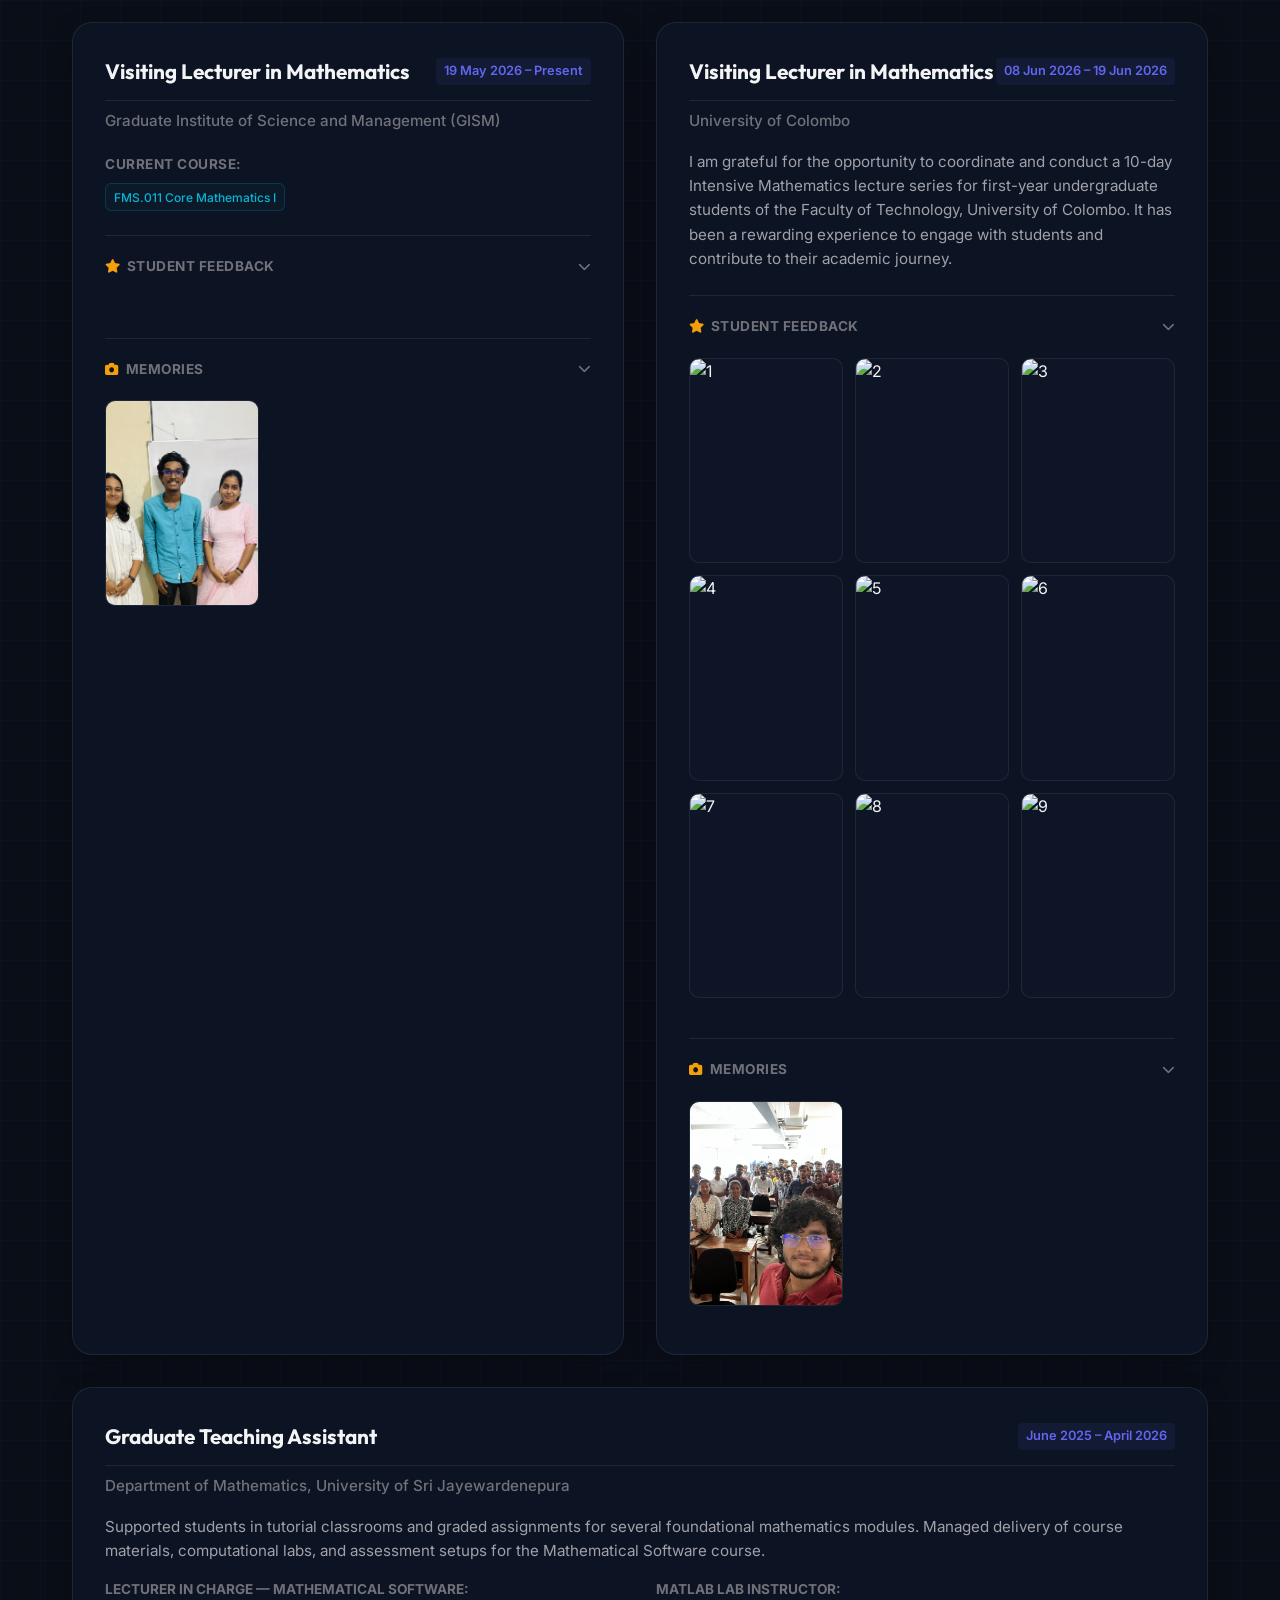
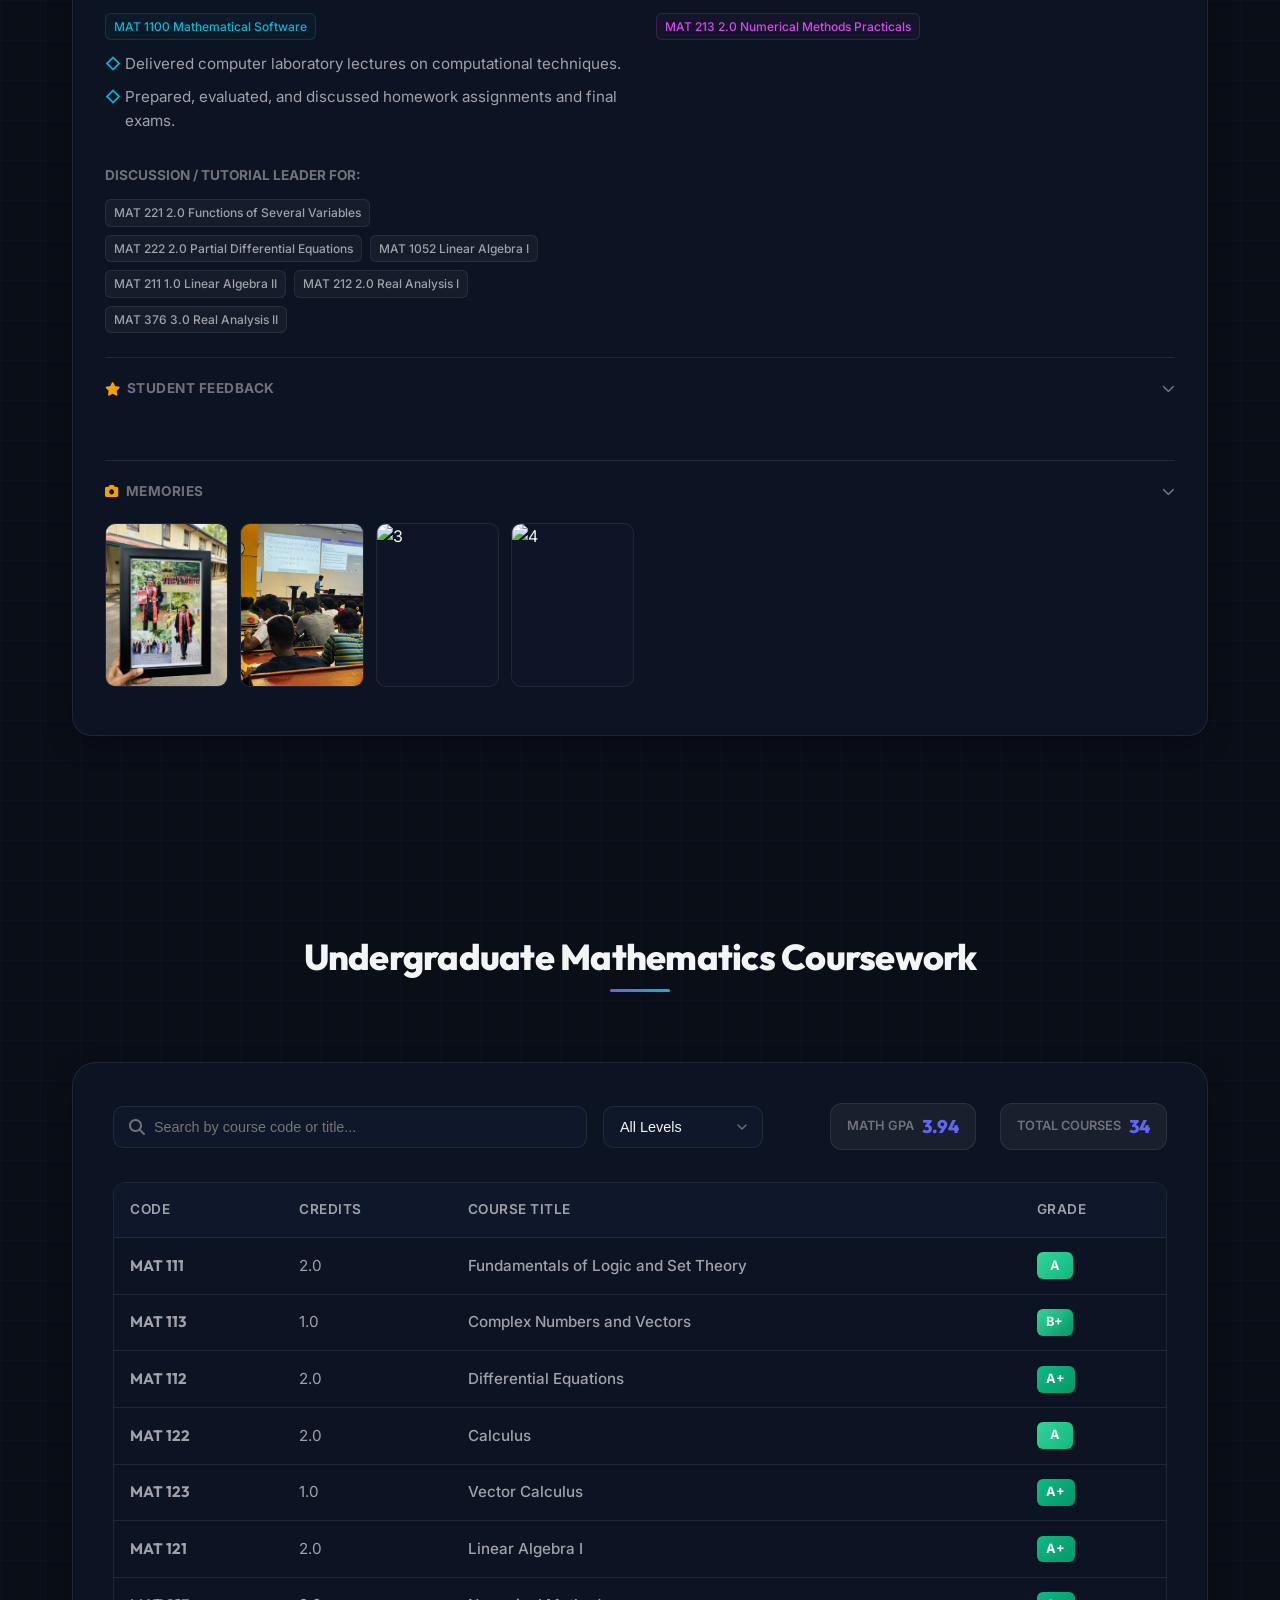
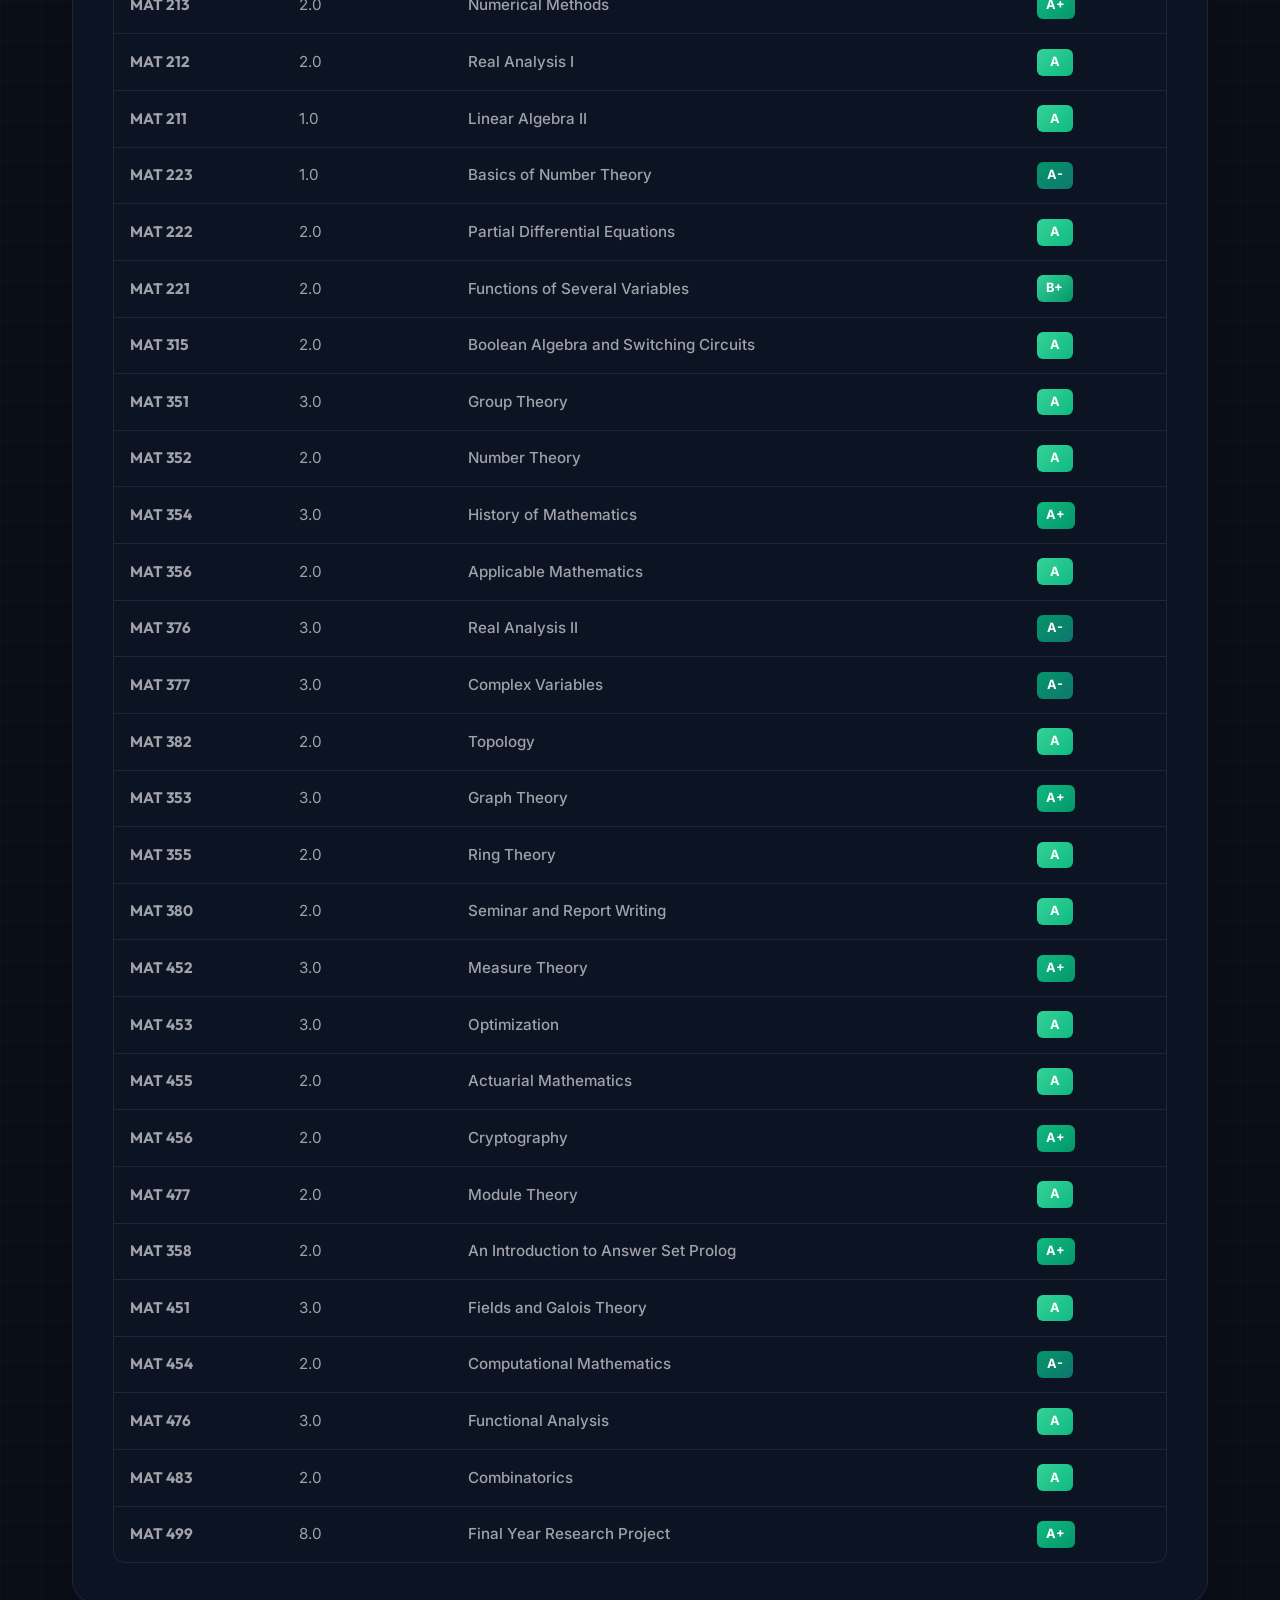
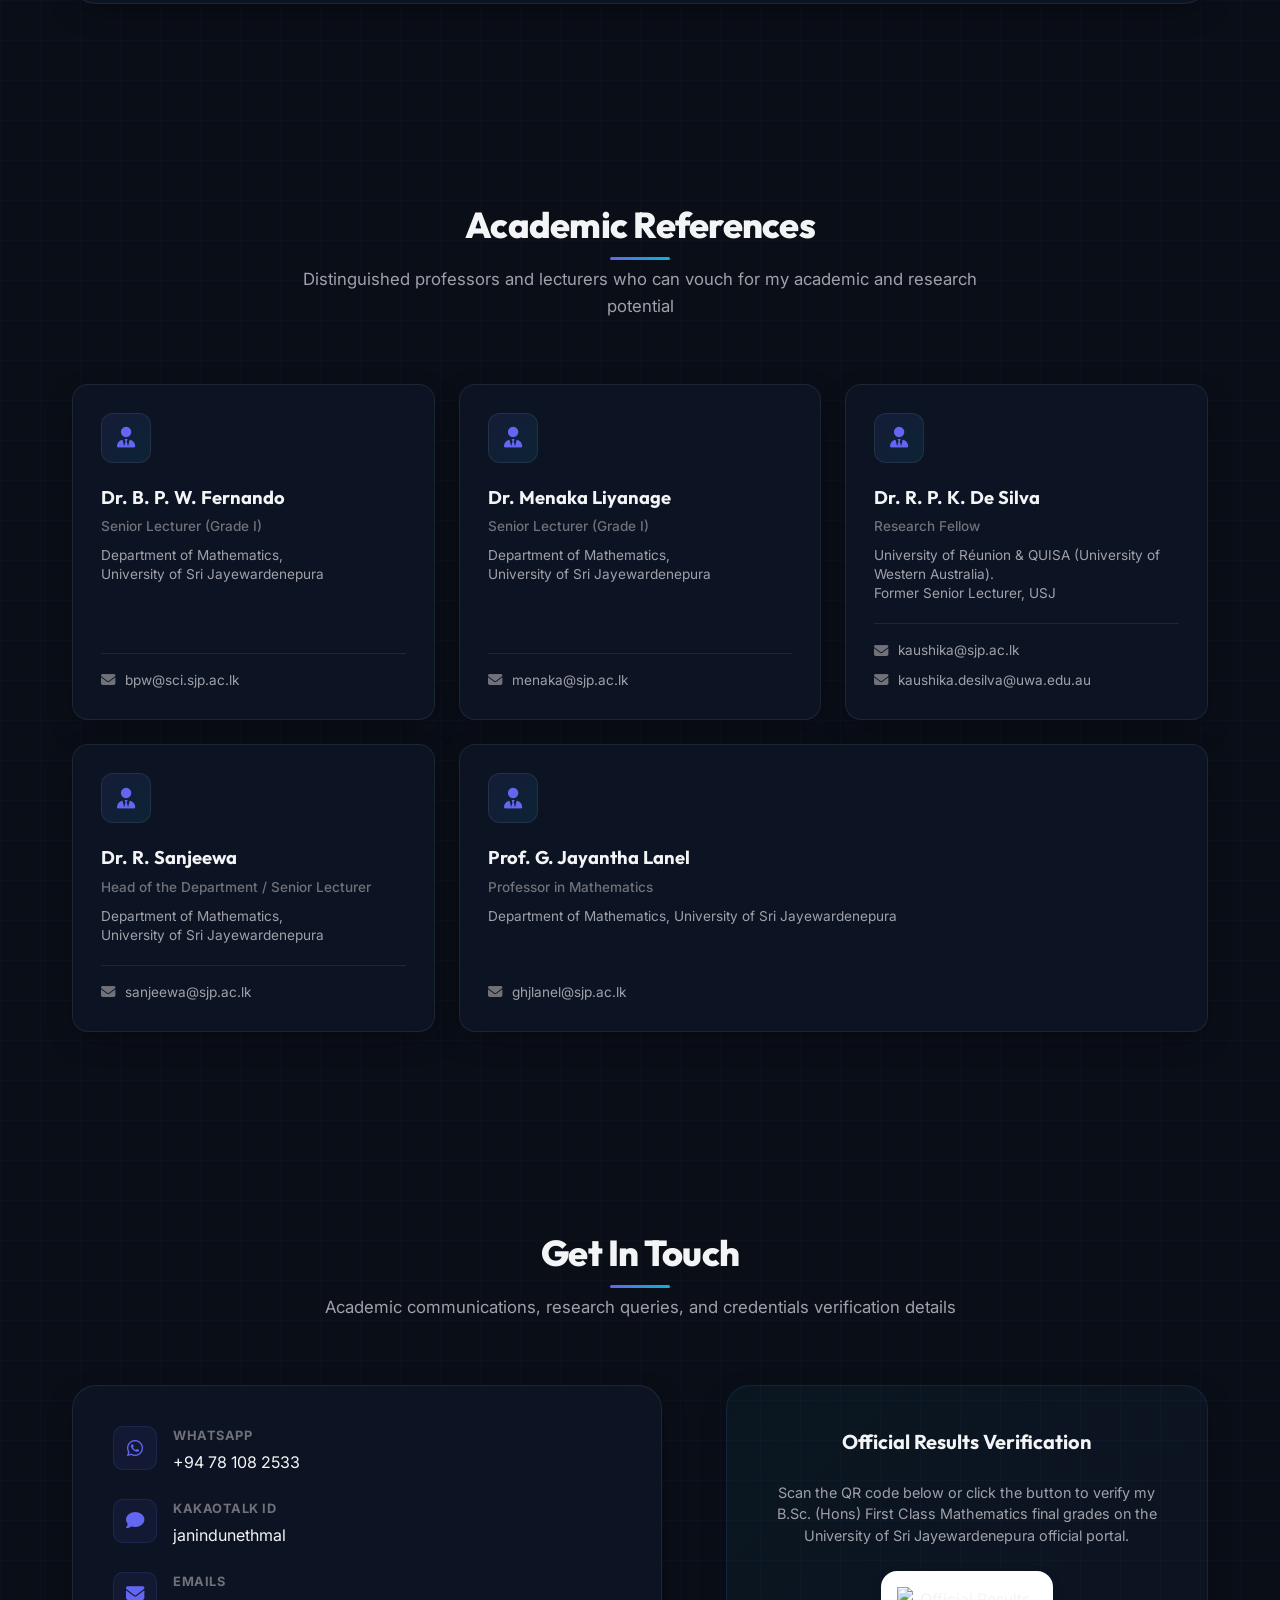
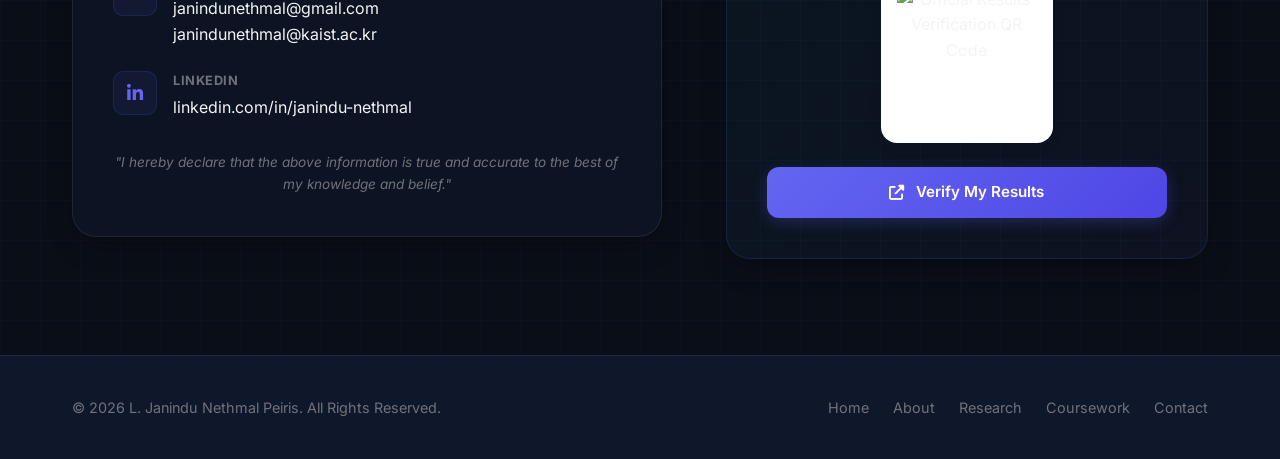
==== commit 04f613e5: "Update educational institution names to include location details" ====
--- a/index.html
+++ b/index.html
@@ -210,7 +210,7 @@
                         <div class="timeline-header">
                             <div class="timeline-title">
                                 <h3><a href="https://www.sjp.ac.lk/" target="_blank">University of Sri
-                                        Jayewardenepura</a></h3>
+                                        Jayewardenepura, Sri Lanka</a></h3>
                                 <div class="timeline-subinfo">B.Sc. (Hons) in Mathematics — First Class</div>
                             </div>
                             <span class="timeline-date">June 2021 – April 2025</span>
@@ -240,7 +240,7 @@
                         <div class="timeline-header">
                             <div class="timeline-title">
                                 <h3><a href="https://princeofwales.edu.lk/" target="_blank">Prince of Wales' College,
-                                        Moratuwa</a></h3>
+                                        Moratuwa, Sri Lanka</a></h3>
                                 <div class="timeline-subinfo">Secondary Education</div>
                             </div>
                             <span class="timeline-date">2011 – 2019</span>
@@ -259,7 +259,7 @@
                         <div class="timeline-dot"></div>
                         <div class="timeline-header">
                             <div class="timeline-title">
-                                <h3>Mampe Primary School, Piliyandala</h3>
+                                <h3>Mampe Primary School, Piliyandala, Sri Lanka</h3>
                                 <div class="timeline-subinfo">Primary Education</div>
                             </div>
                             <span class="timeline-date">2005 – 2010</span>
@@ -307,7 +307,7 @@
                                 <li>Knot theory and the Alexander-Conway polynomial.</li>
                             </ul>
                             <div class="timeline-badge-row">
-                                <a href="https://1drv.ms/b/c/8fab2ed5d67792d9/IQAG-FPsqj3MSa53lHqc9YDzAQQ_ovsRiKGnMXn5fspen5Q?e=Enzs3z"
+                                <a href="https://1drv.ms/b/c/8fab2ed5d67792d9/IQDqP2wCb13ZTYJyqGWdRaFdAb3XH6vz67Vqk0ur2ErNiek?e=CBNsbg"
                                     target="_blank" class="timeline-badge highlight" style="text-decoration:none;">
                                     <i class="fas fa-file-alt"></i> View Moscow Transcript
                                 </a>
@@ -388,7 +388,7 @@
                         <div class="timeline-header">
                             <div class="timeline-title">
                                 <h3>Three-Time Gold Medalist</h3>
-                                <div class="timeline-subinfo">Annual Prize Giving, Prince of Wales' College</div>
+                                <div class="timeline-subinfo">Annual Prize Giving, Prince of Wales' College, Sri Lanka</div>
                             </div>
                             <span class="timeline-date">2016 – 2018</span>
                         </div>
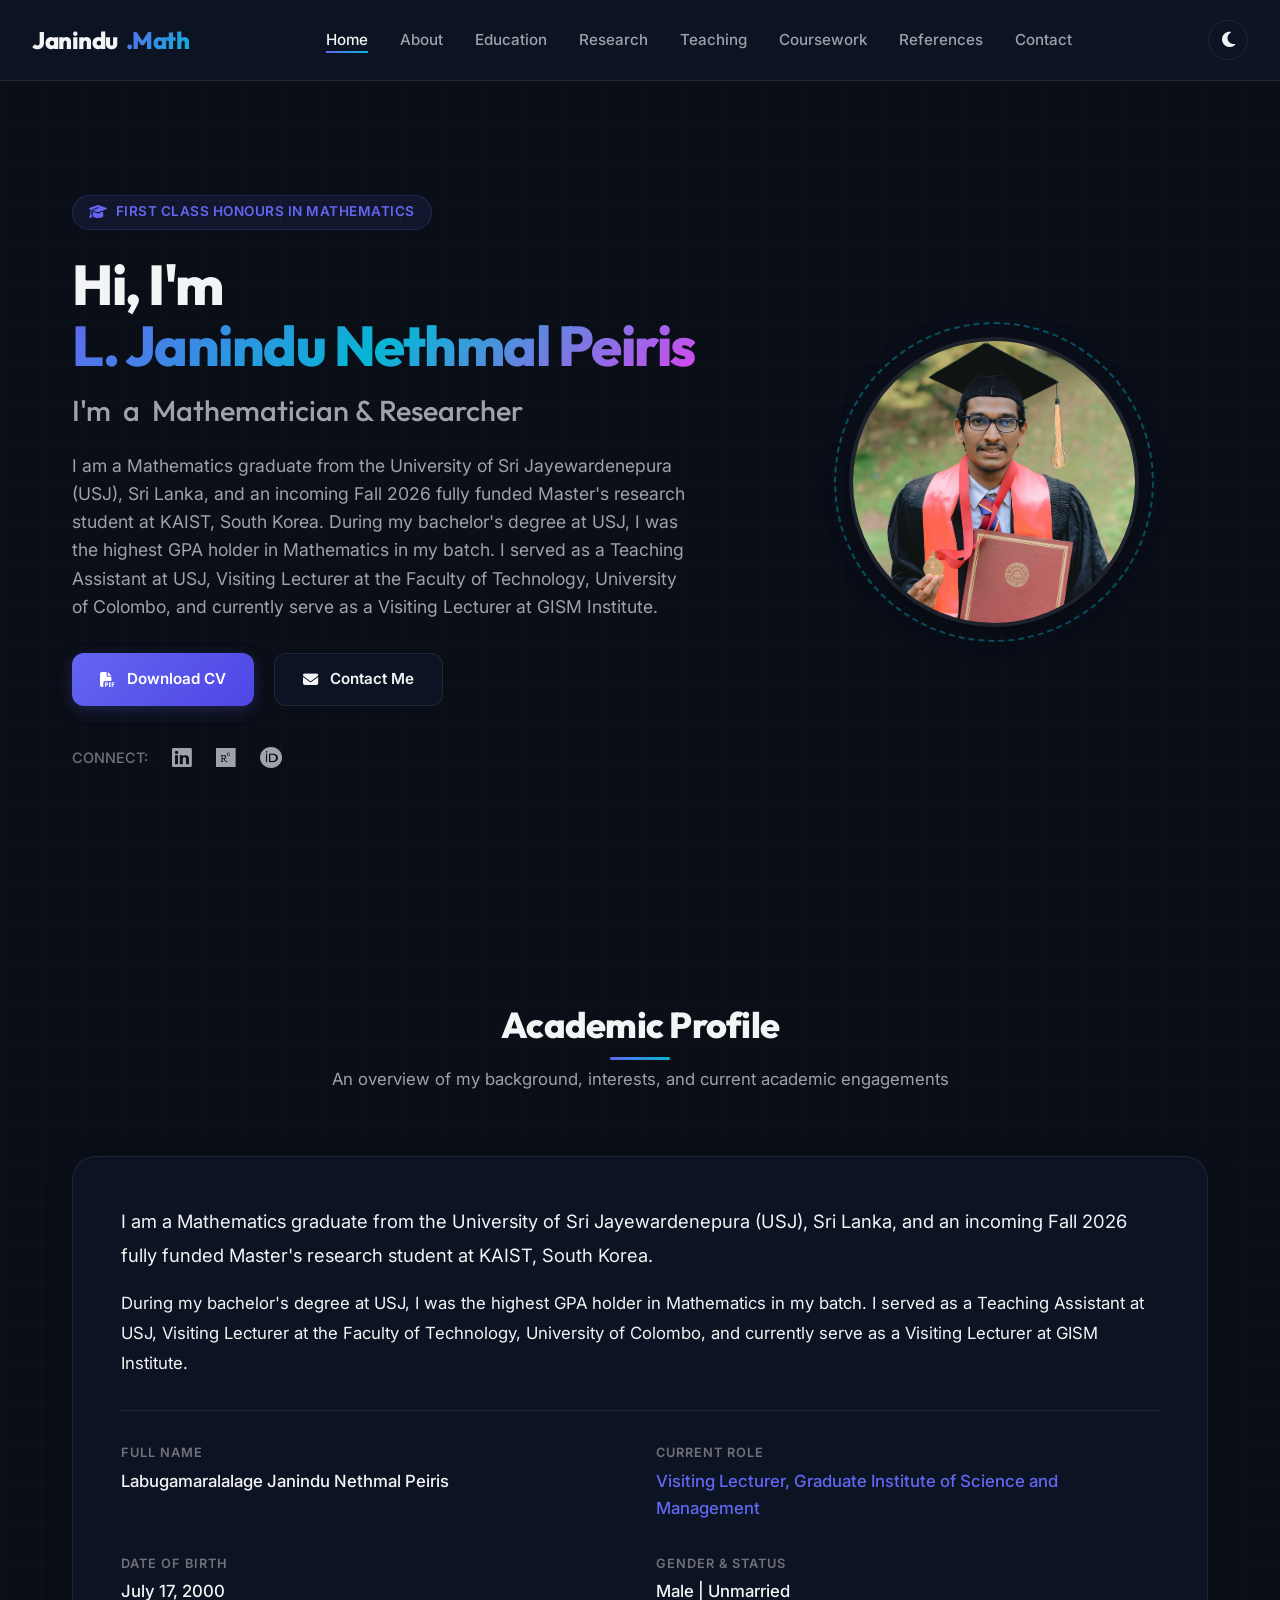
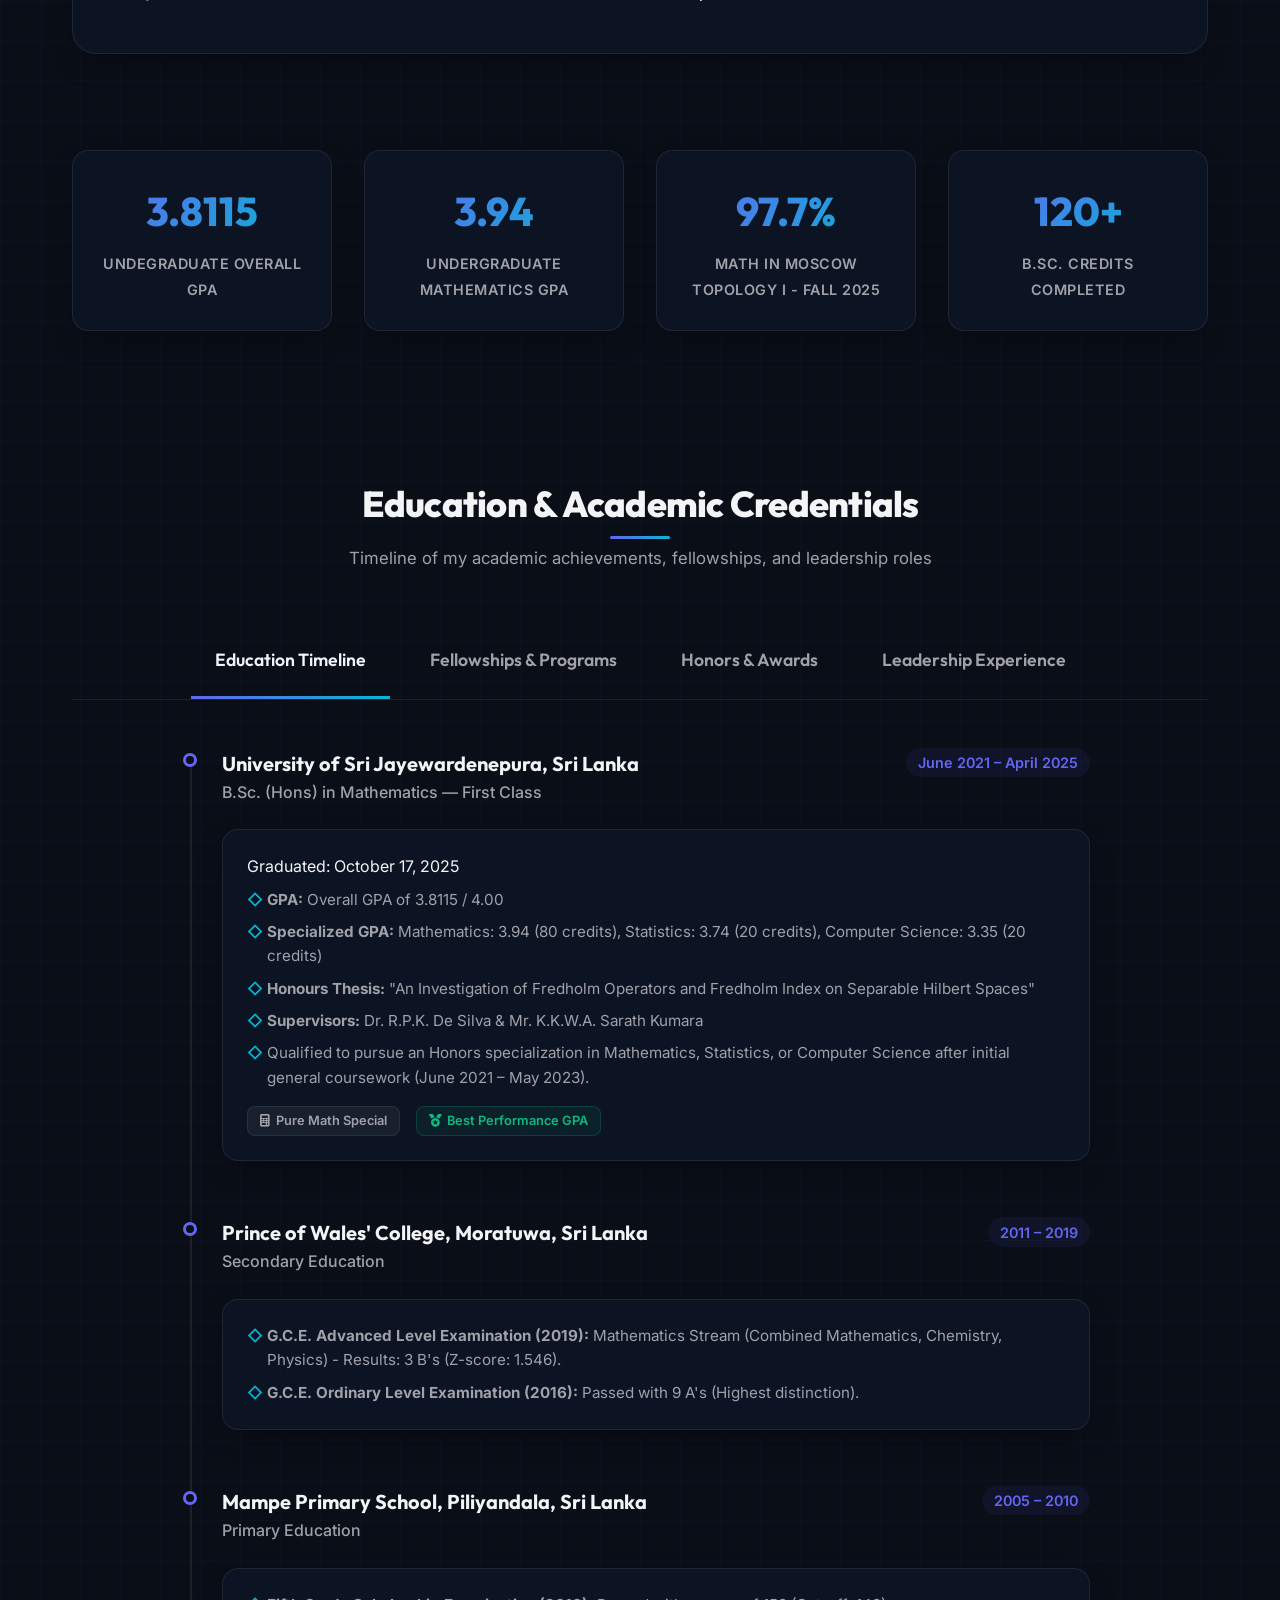
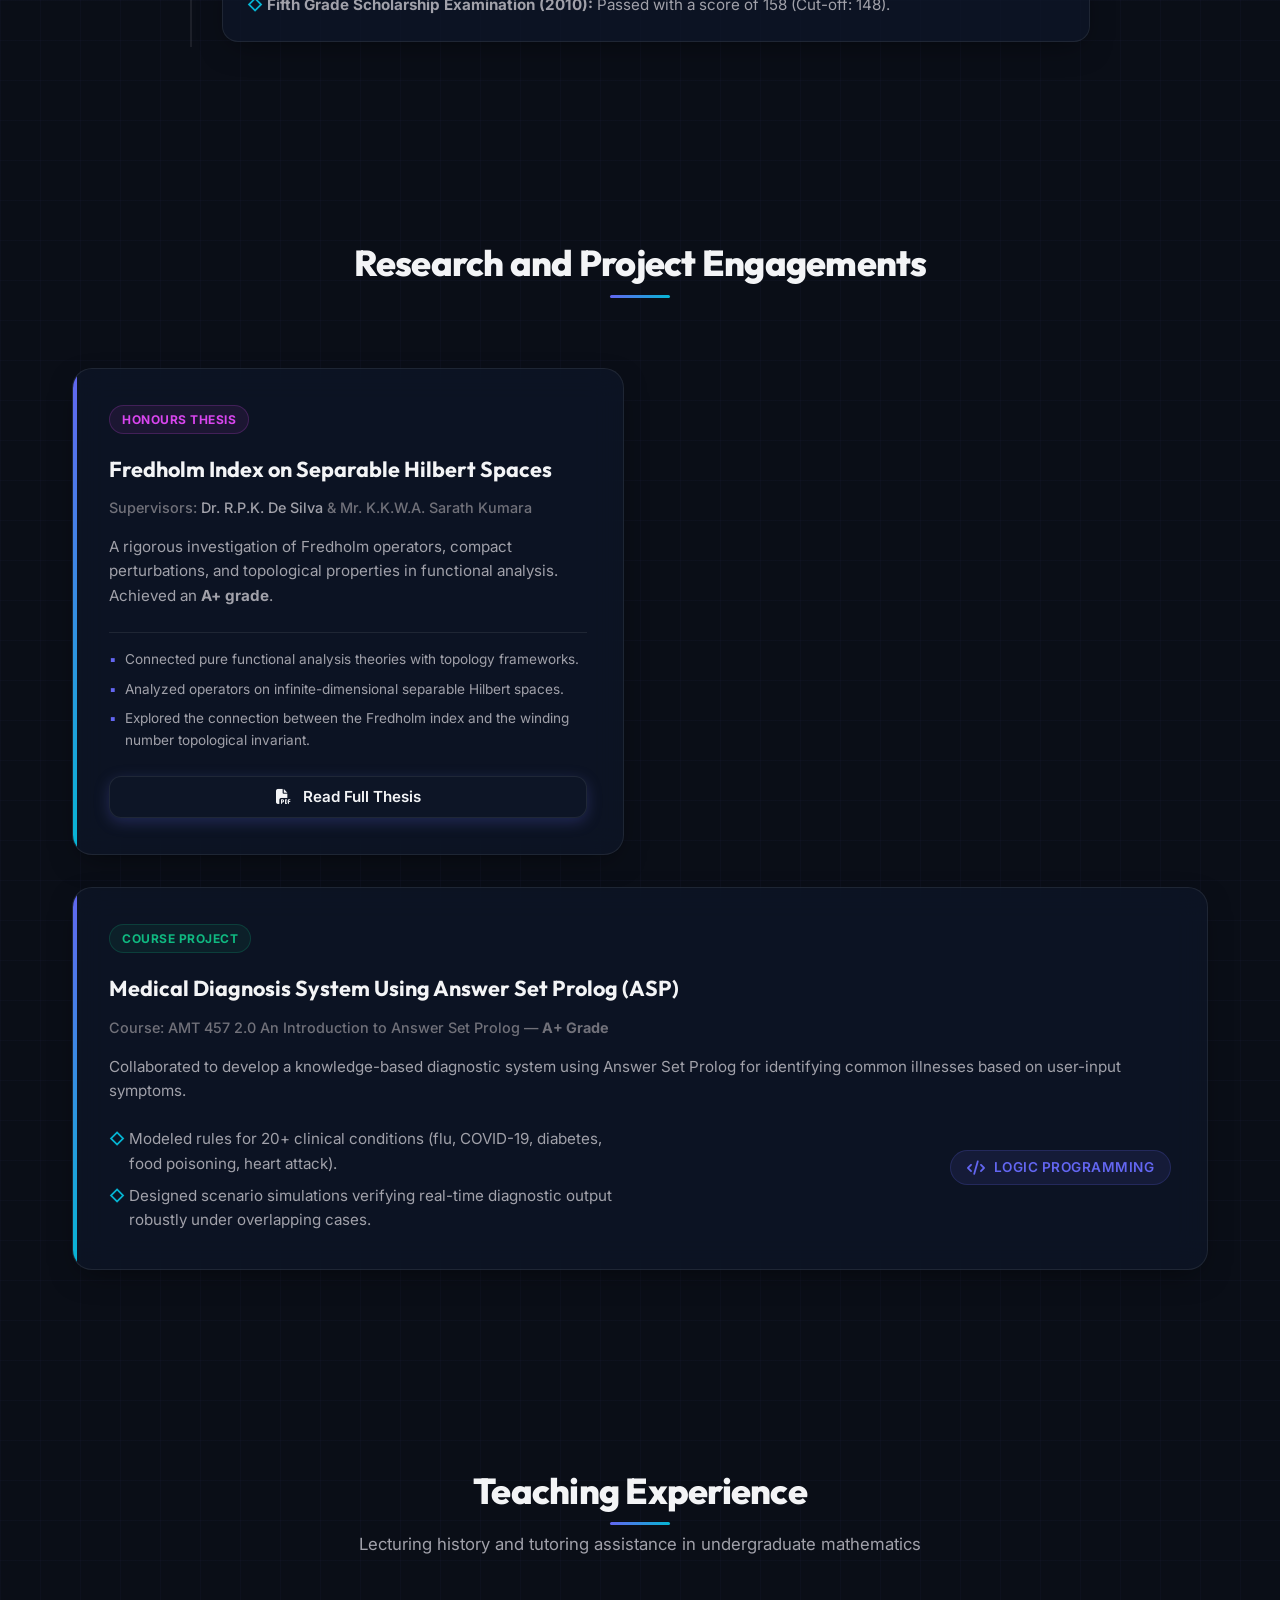
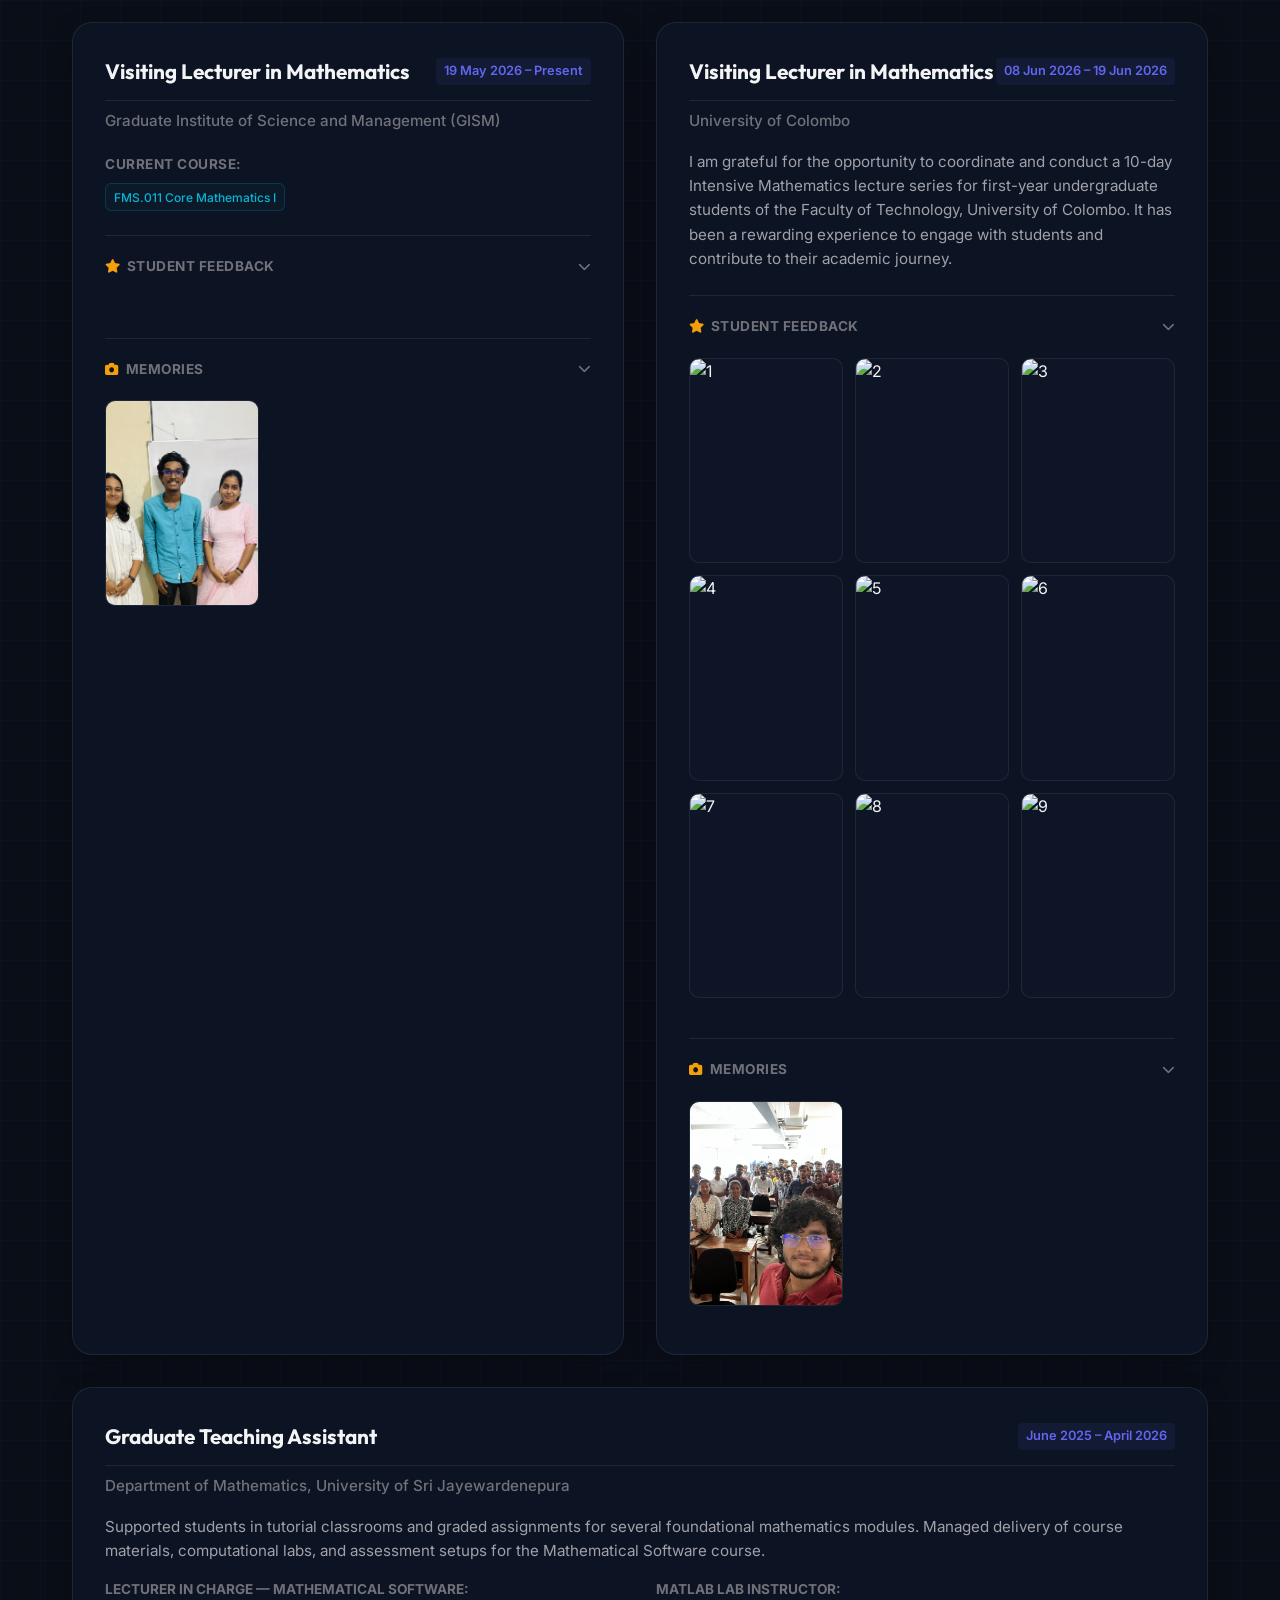
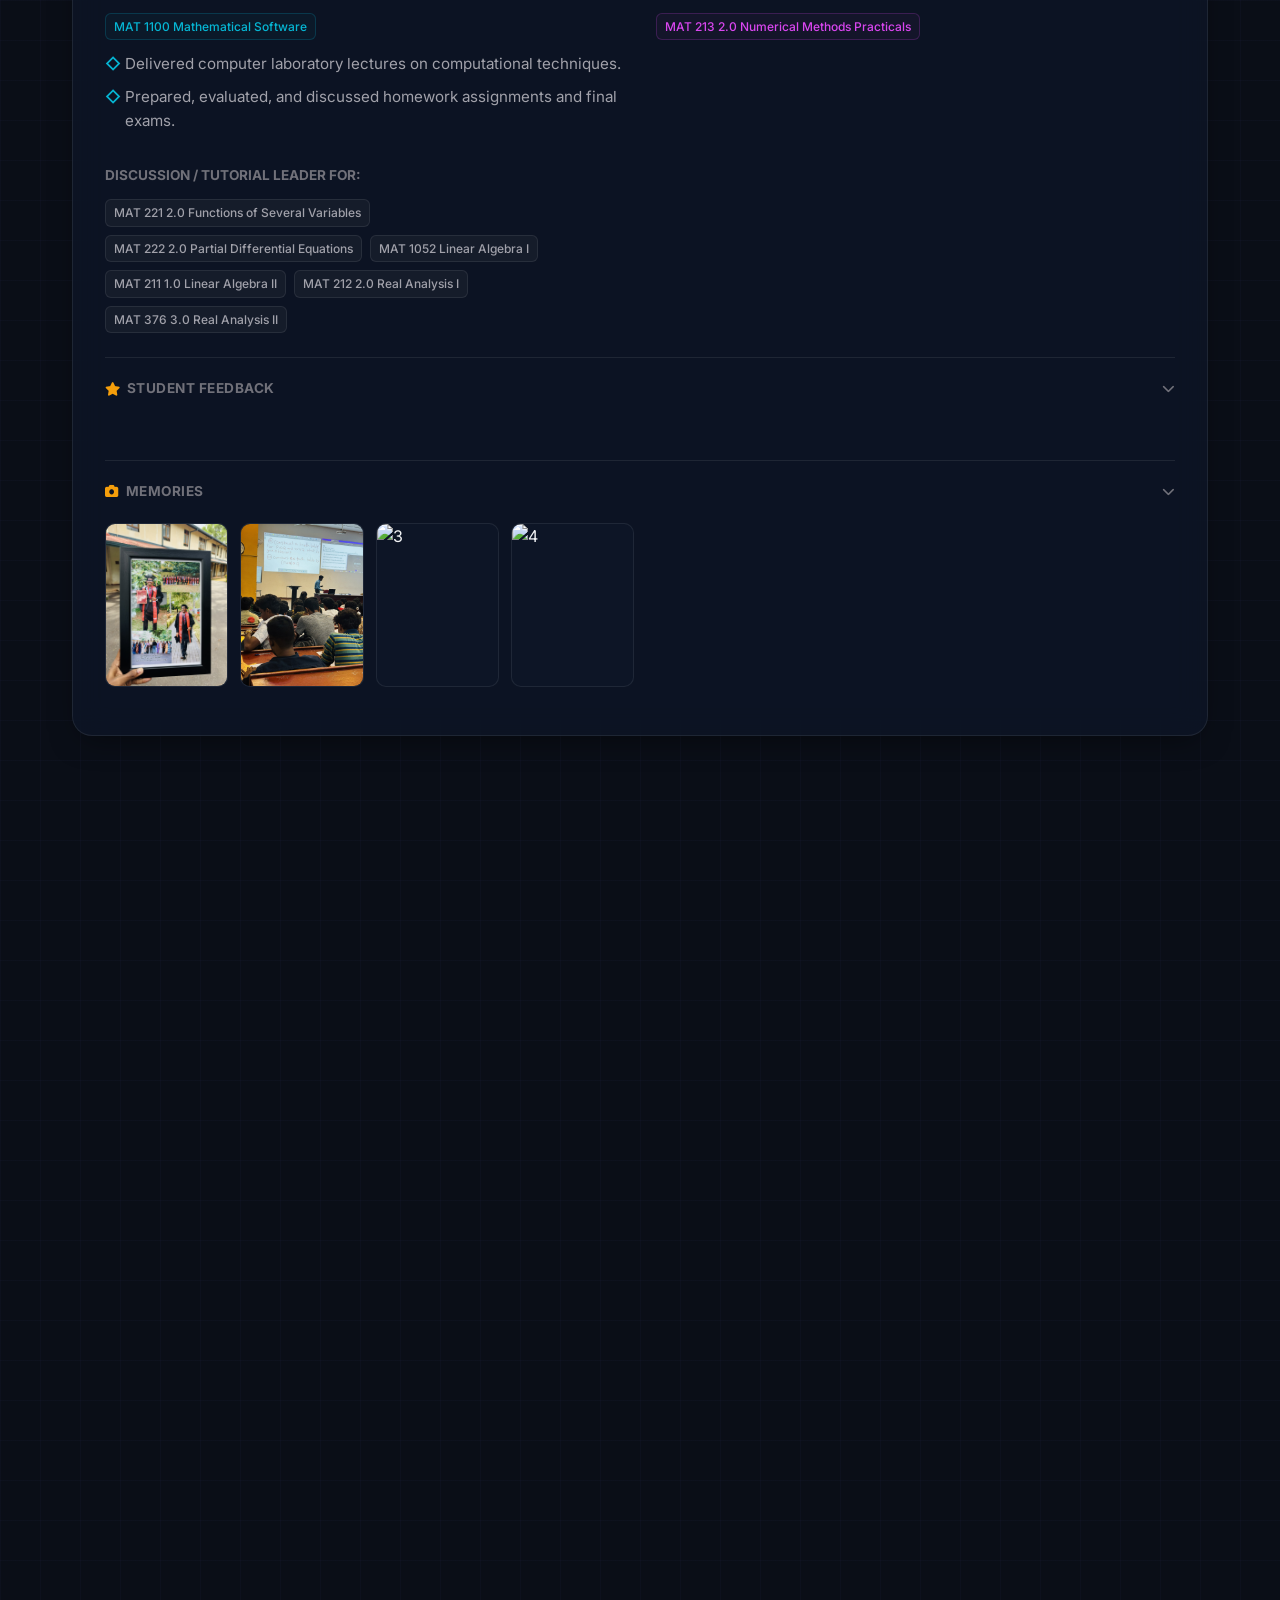
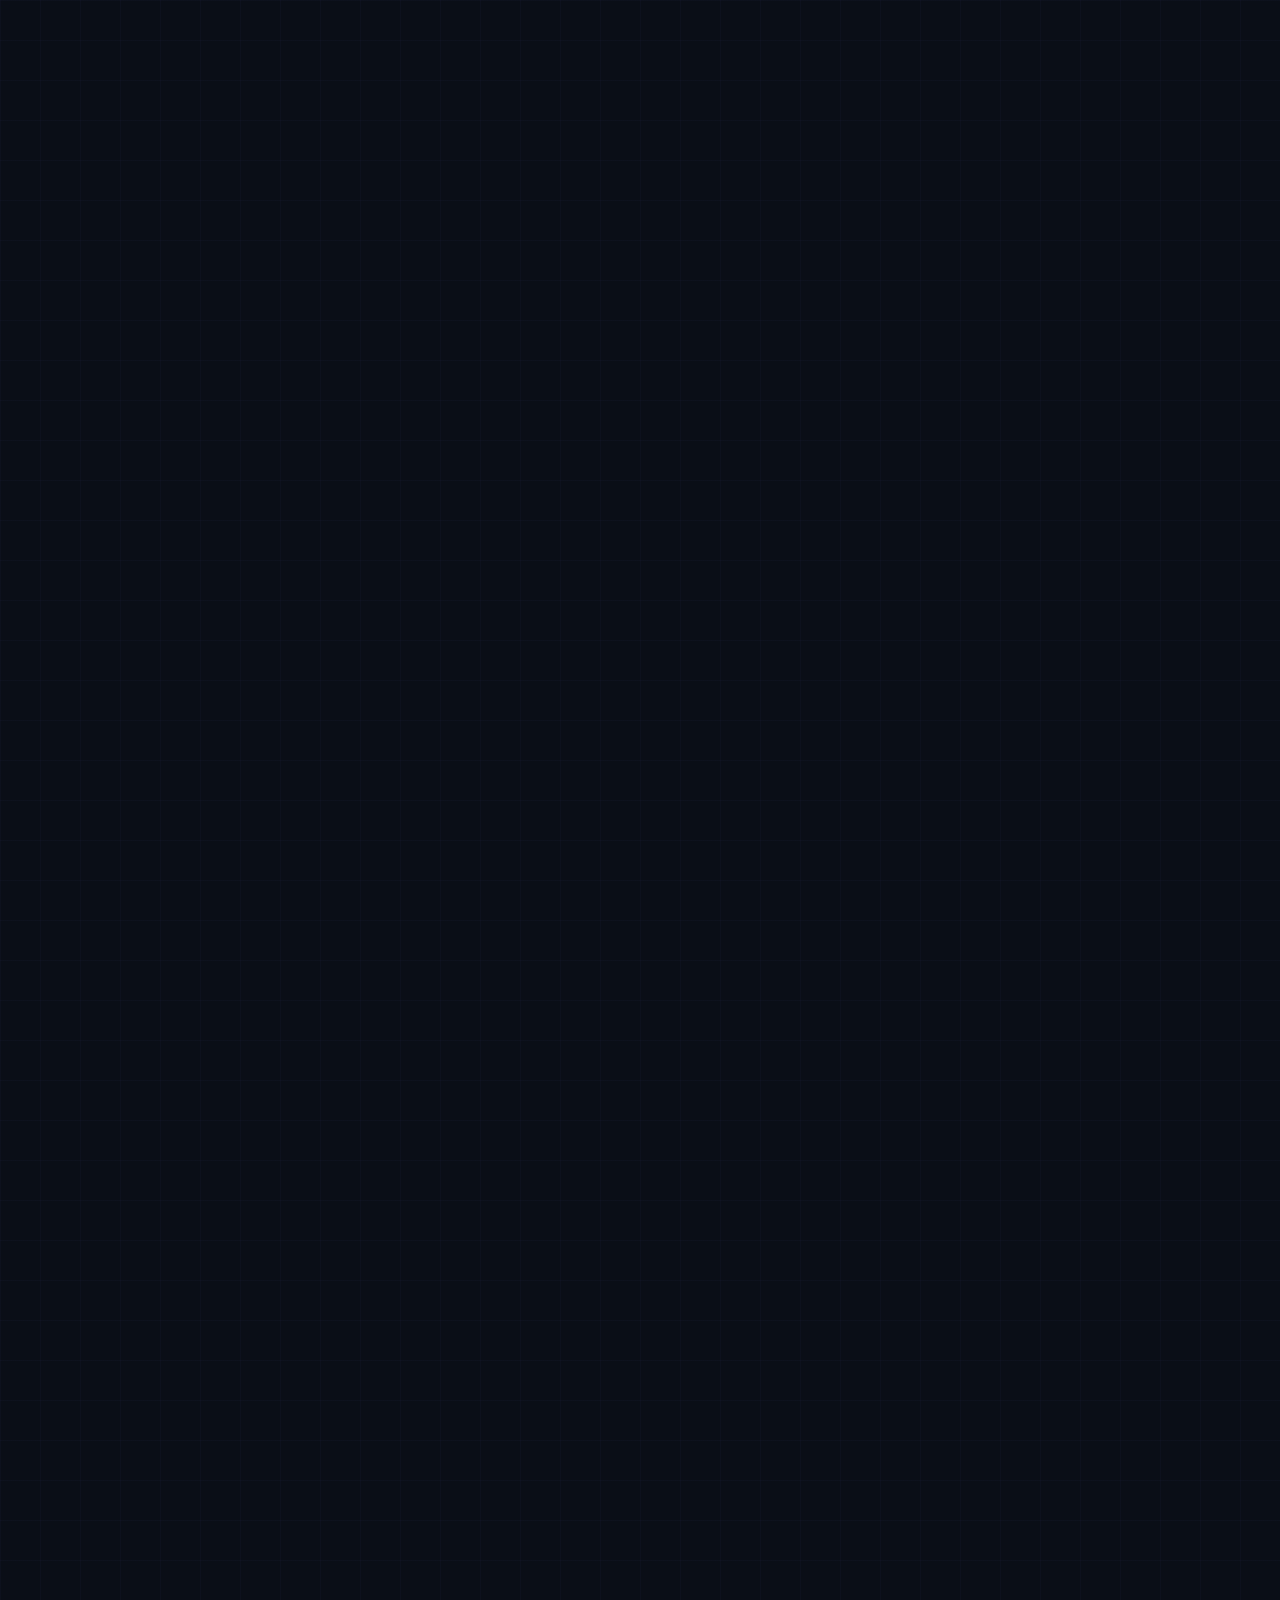
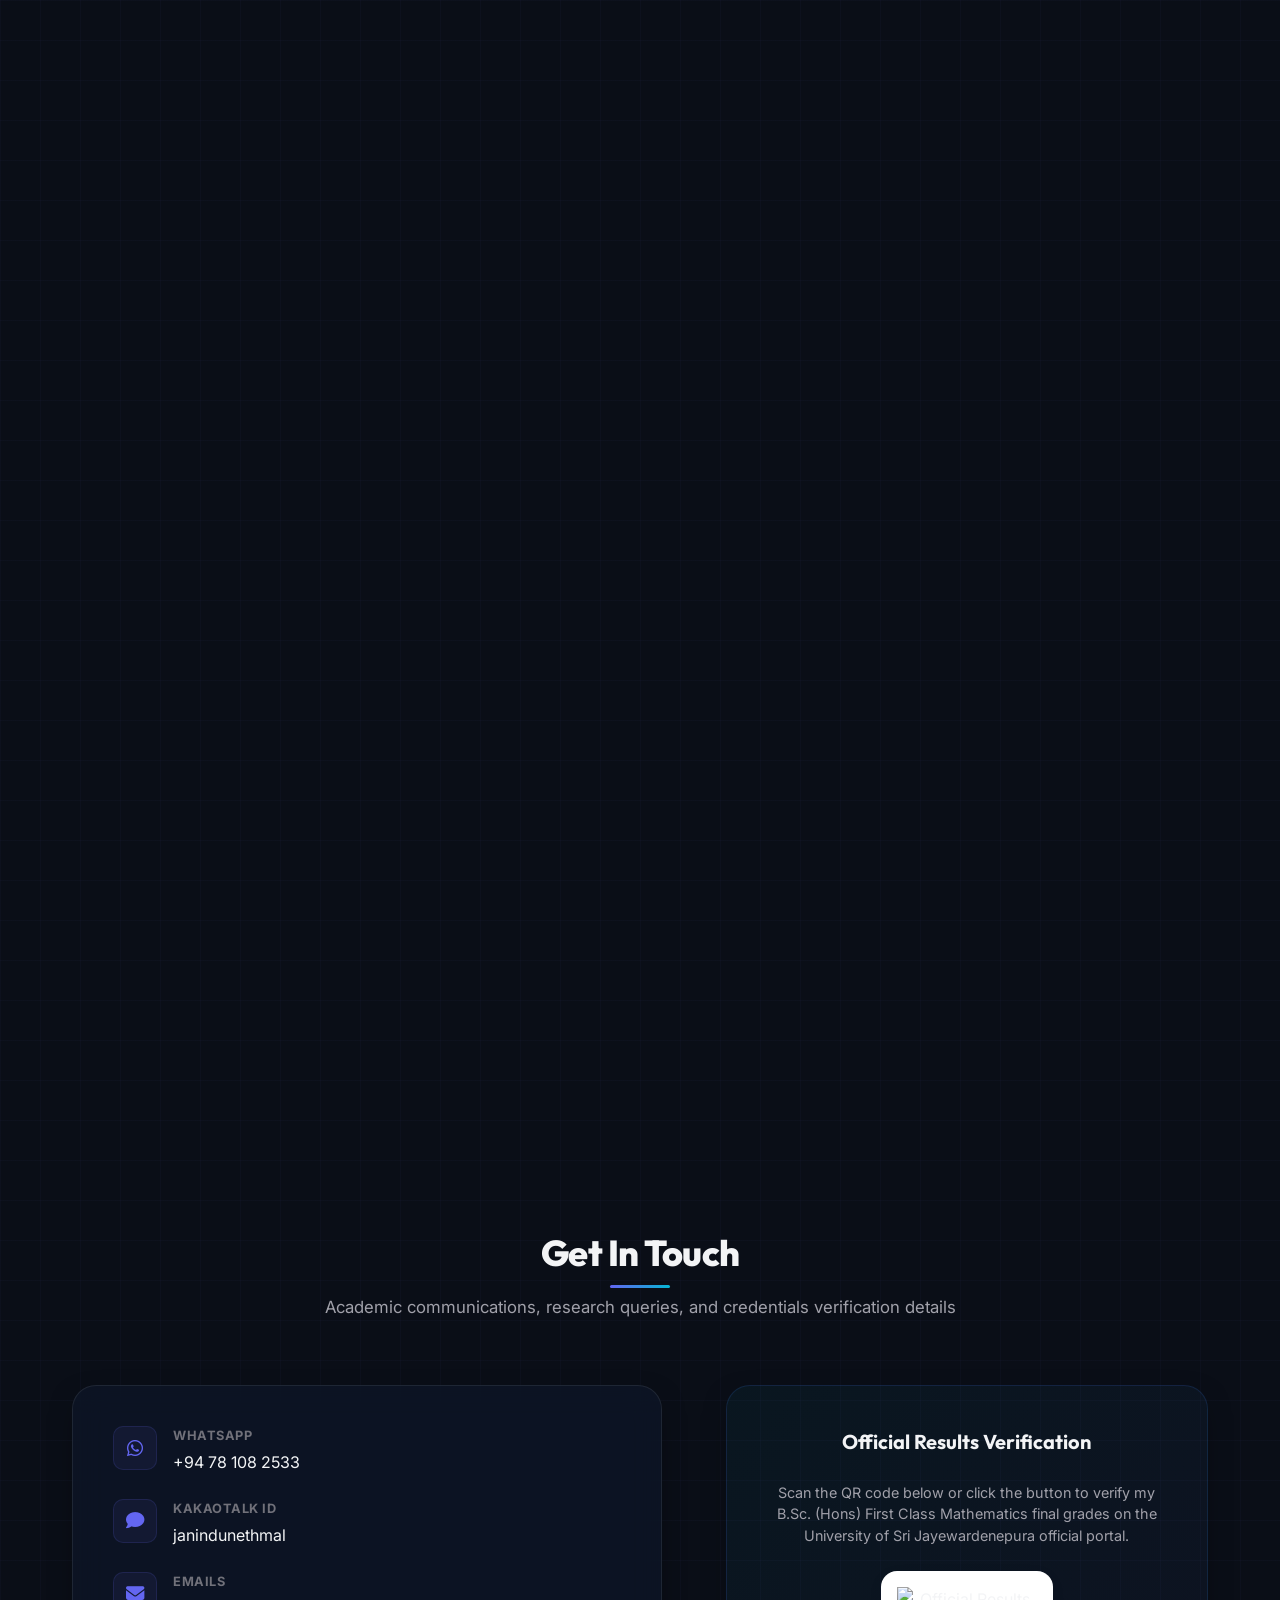
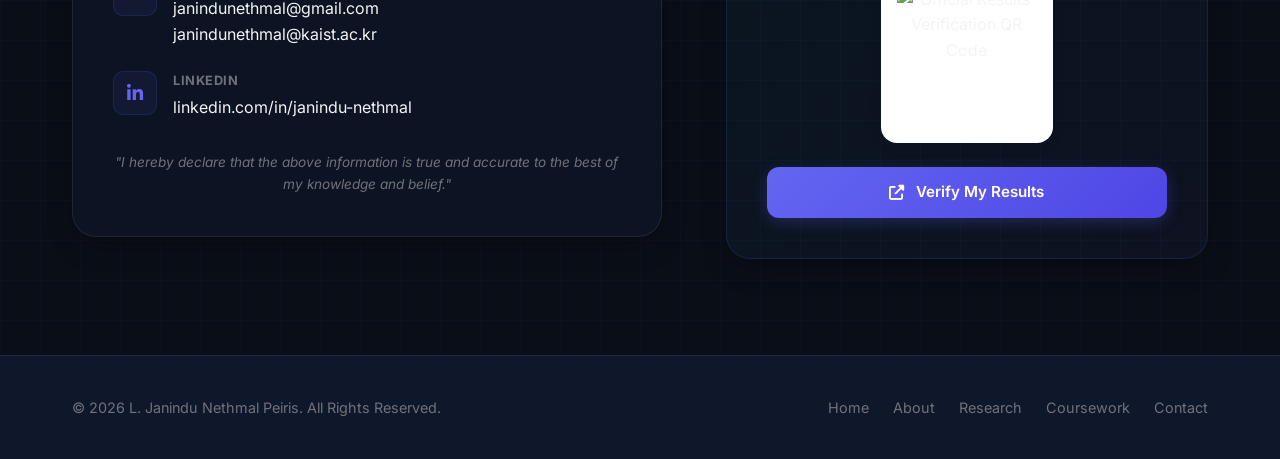
==== commit 0342d70d: "modified" ====
--- a/index.html
+++ b/index.html
@@ -285,7 +285,7 @@
                             <div class="timeline-title">
                                 <h3><a href="https://mathinmoscow.org/overview/" target="_blank">Math in Moscow
                                         Program</a></h3>
-                                <div class="timeline-subinfo">Manta Fellow (Moscow, Russia)</div>
+                                <div class="timeline-subinfo">(Moscow, Russia)</div>
                             </div>
                             <span class="timeline-date">Commenced Sept 2025</span>
                         </div>
@@ -314,25 +314,6 @@
                             </div>
                         </div>
                     </div>
-
-                    <div class="timeline-item">
-                        <div class="timeline-dot"></div>
-                        <div class="timeline-header">
-                            <div class="timeline-title">
-                                <h3><a href="https://www.mantainstitute.org/" target="_blank">Manta Institute of
-                                        Mathematics</a></h3>
-                                <div class="timeline-subinfo">Academic Member</div>
-                            </div>
-                            <span class="timeline-date">2025 - Present</span>
-                        </div>
-                        <div class="timeline-body">
-                            <p>
-                                Active member participating in international academic programs and collaborating with a
-                                global network of researchers and mathematicians.
-                            </p>
-                        </div>
-                    </div>
-
                 </div>
             </div>
 
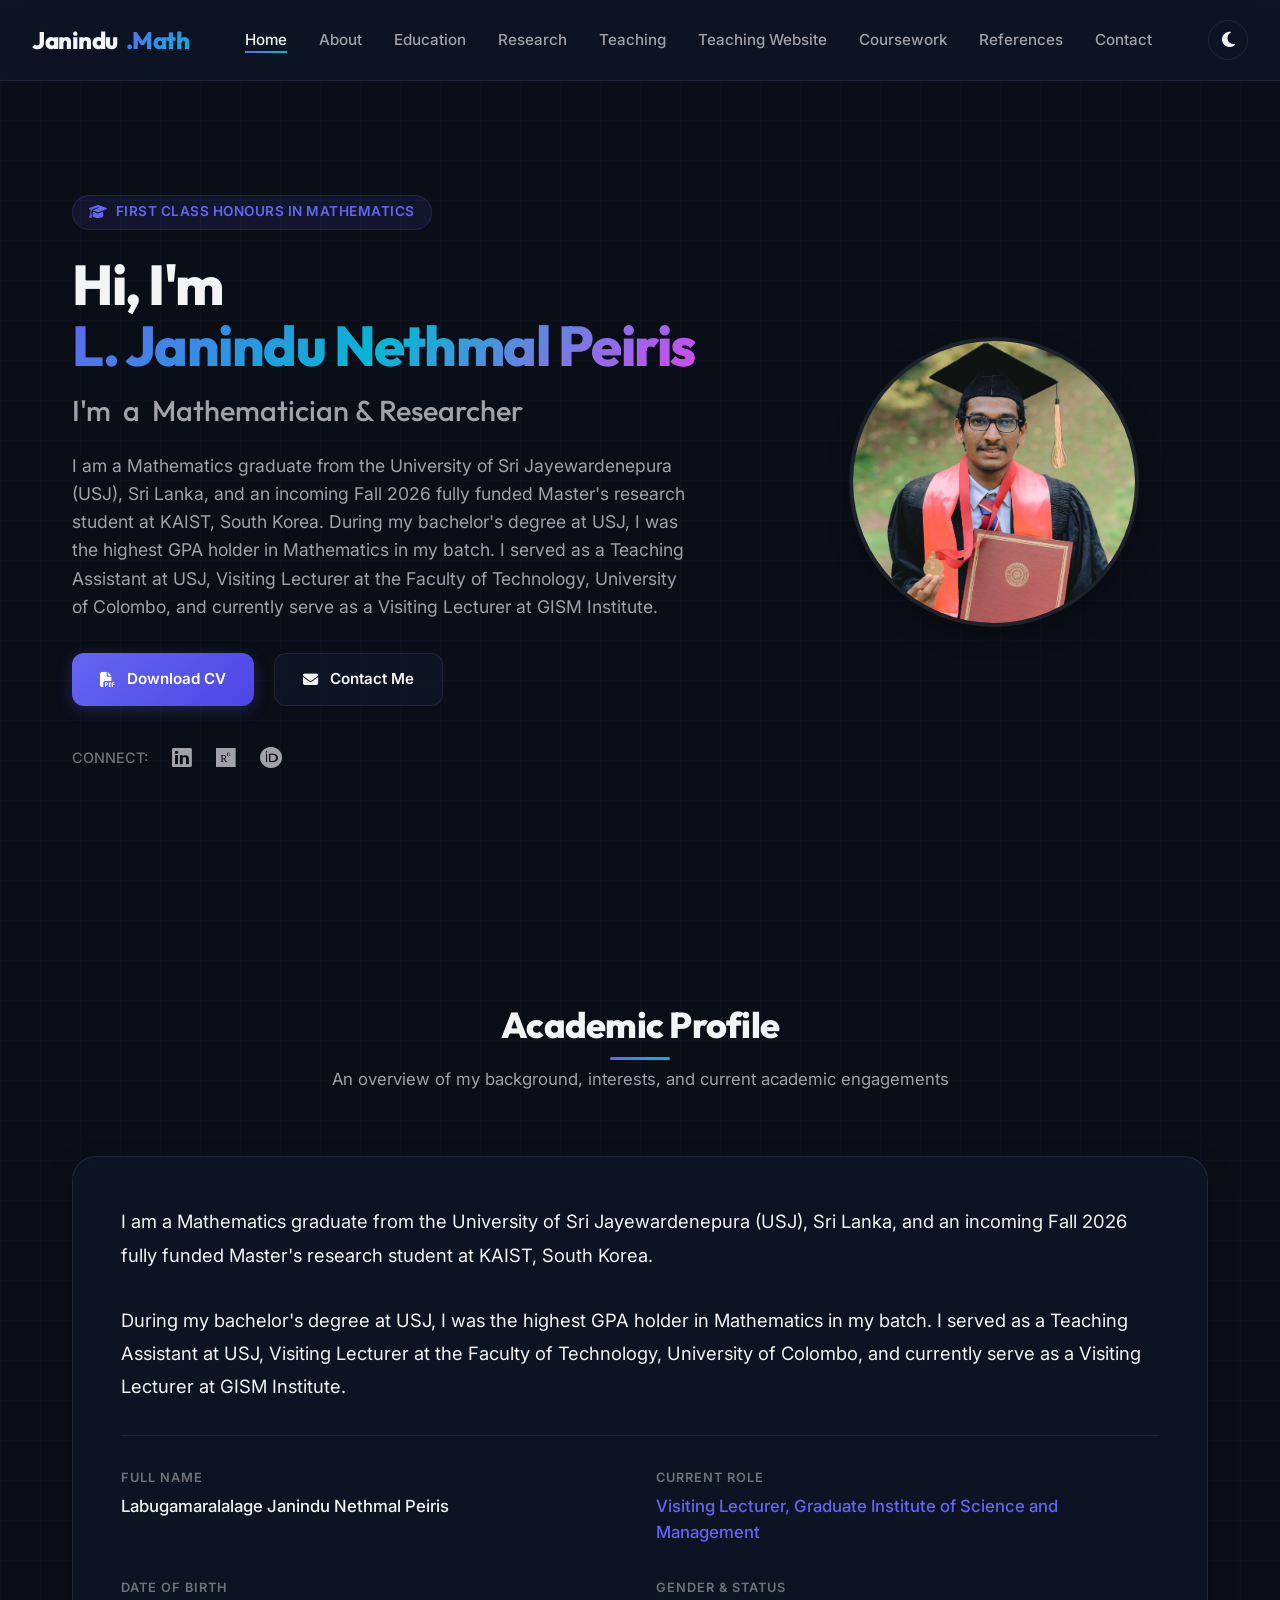
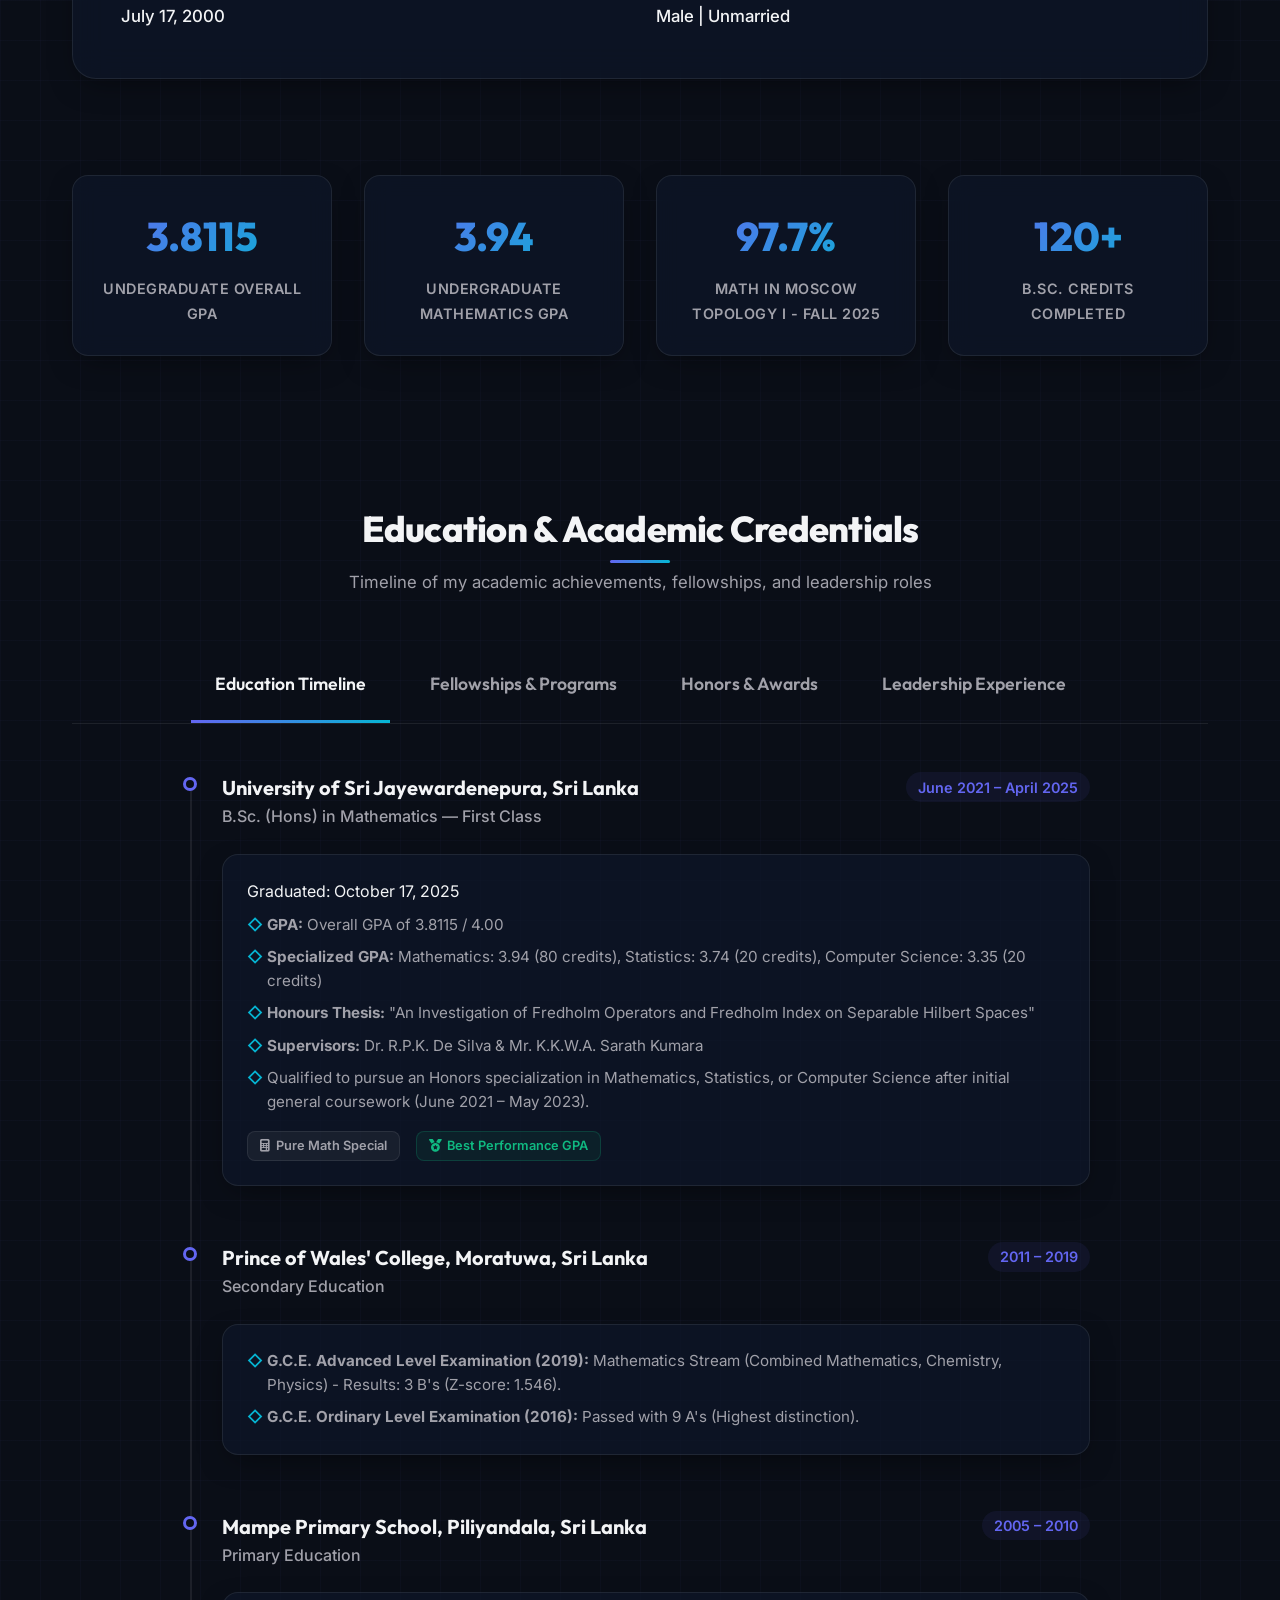
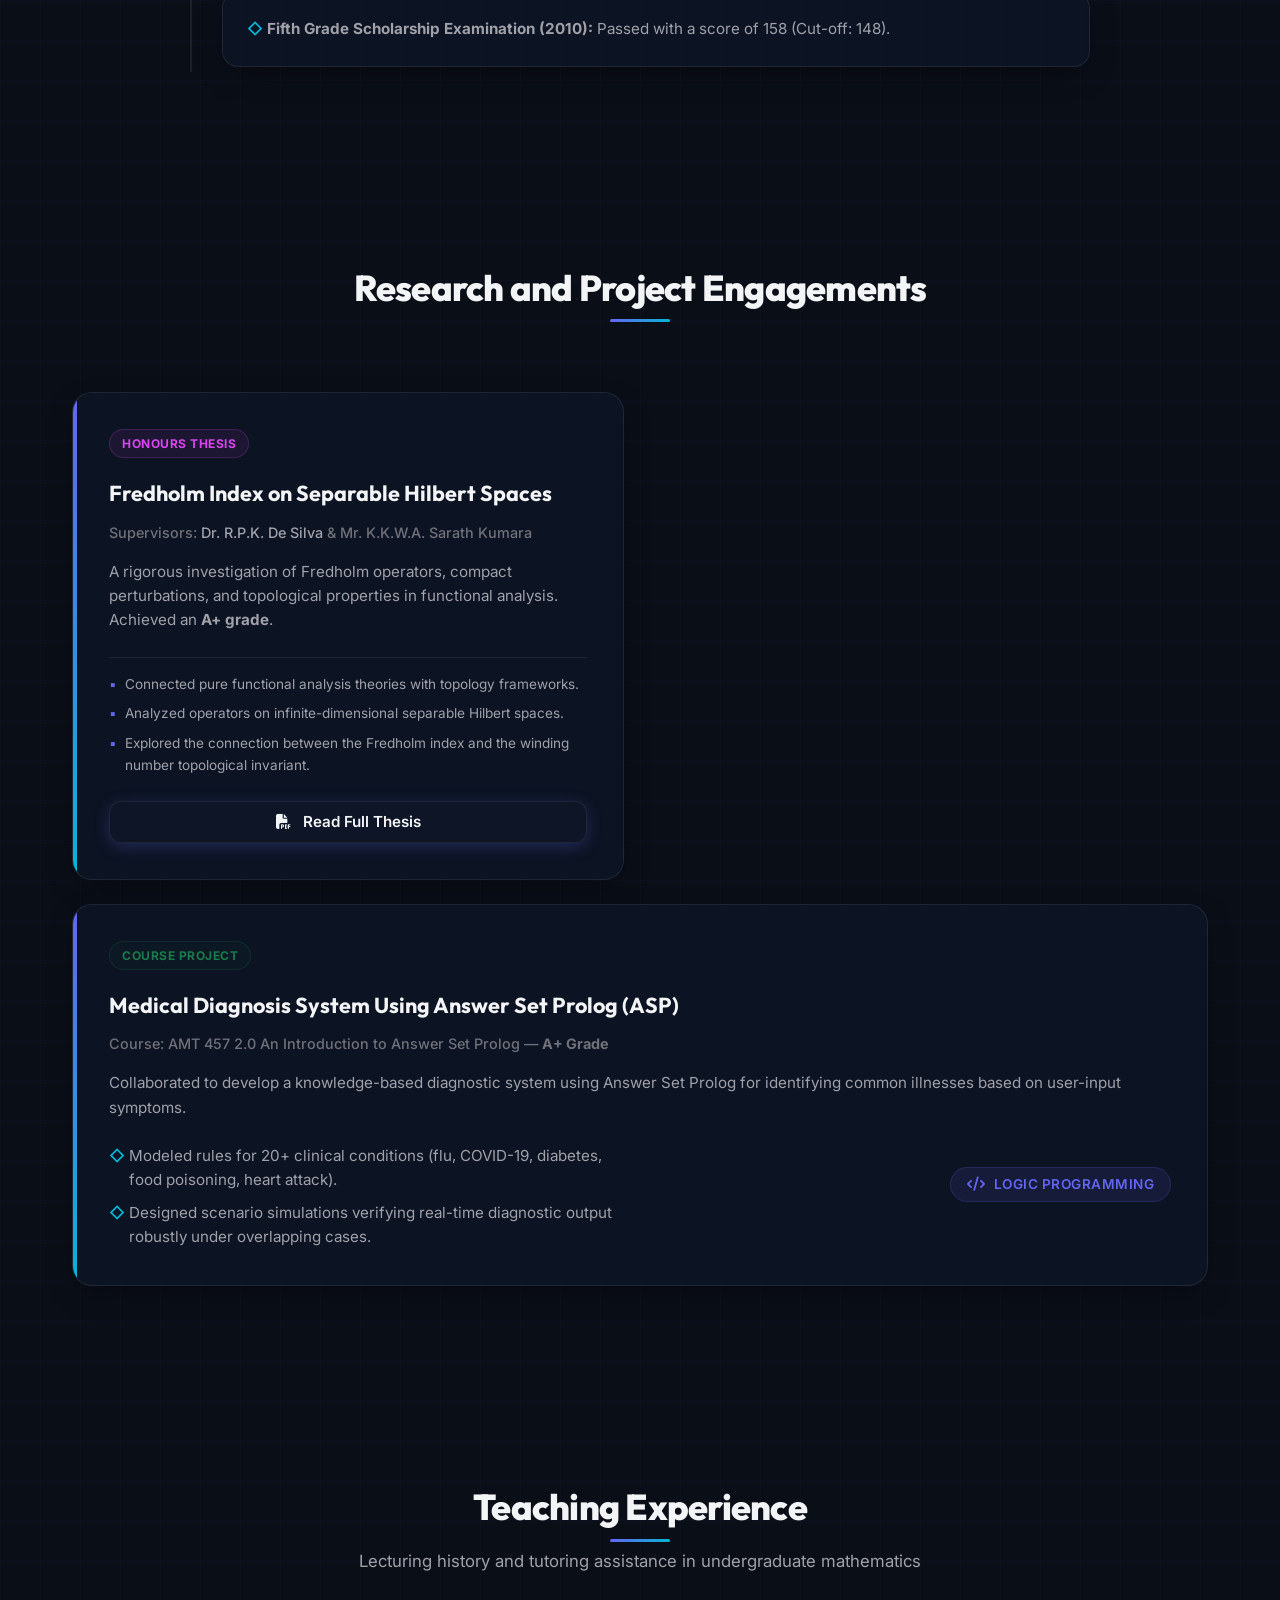
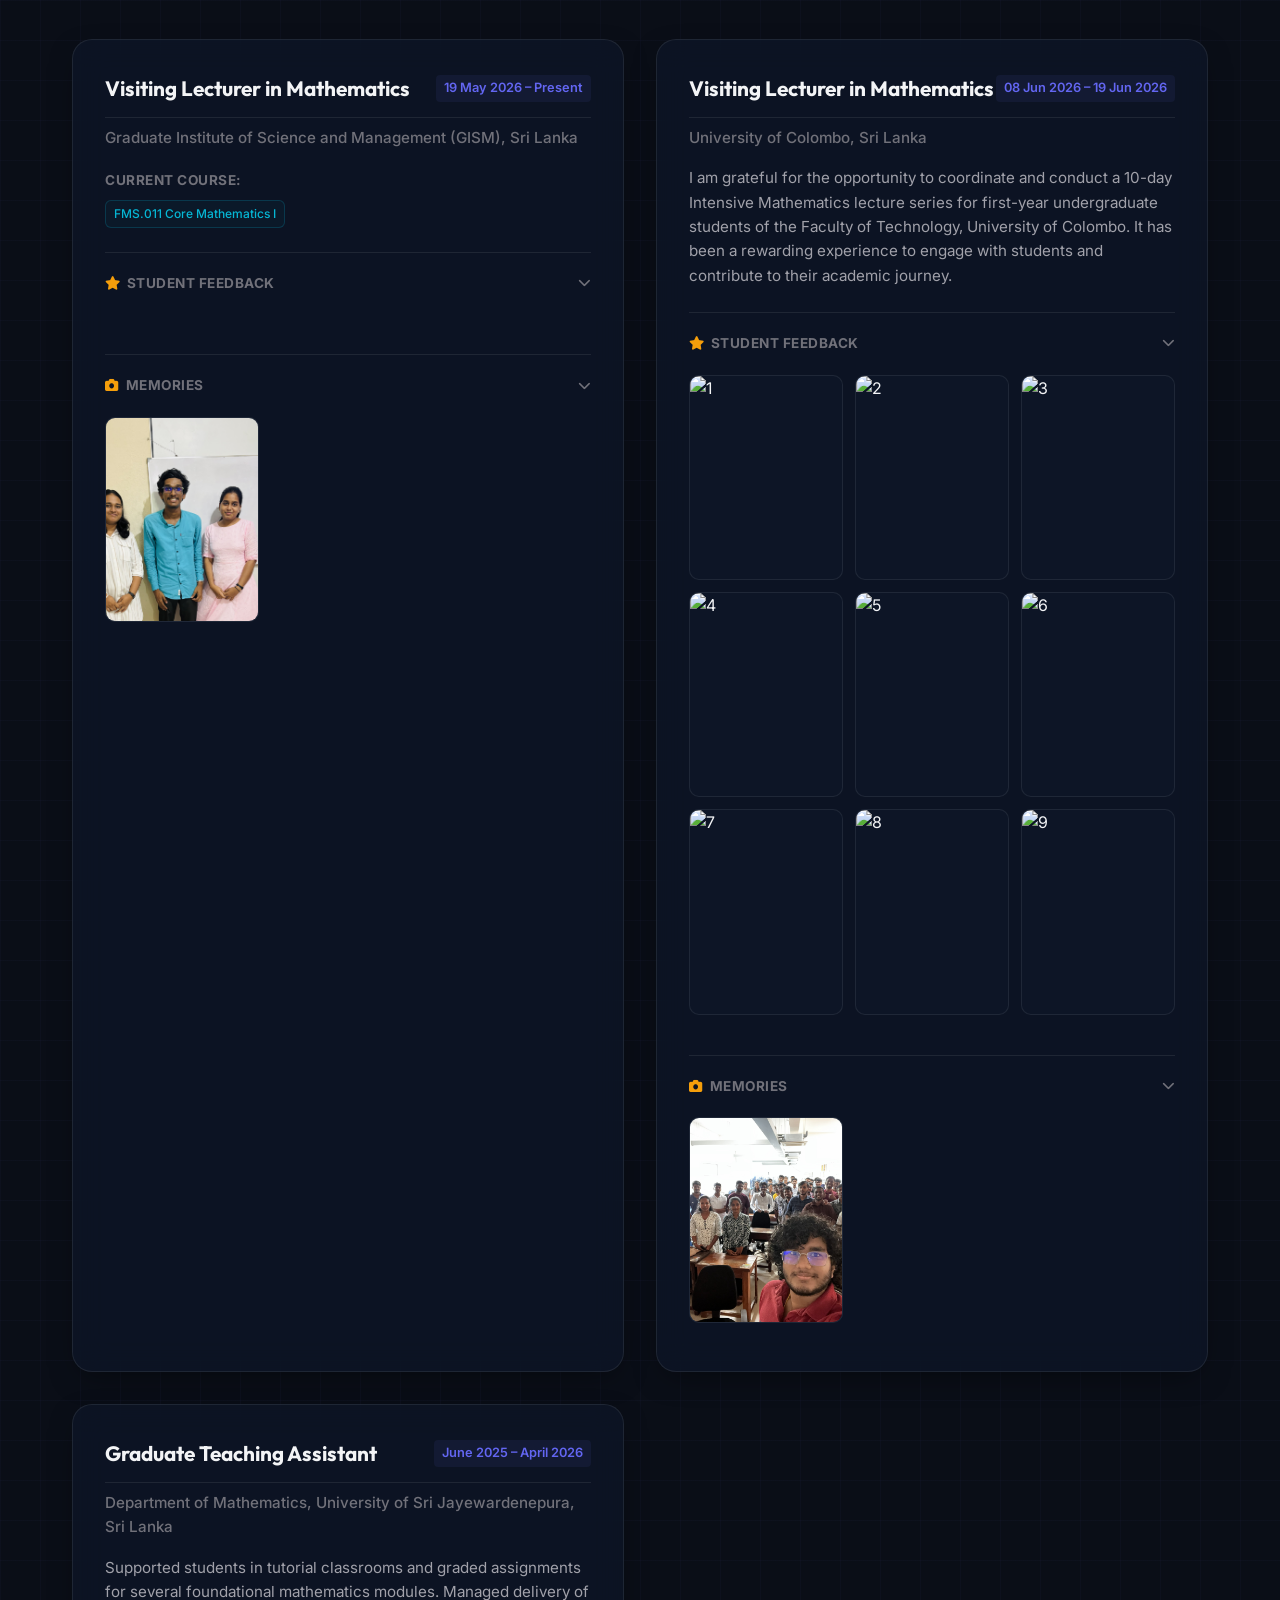
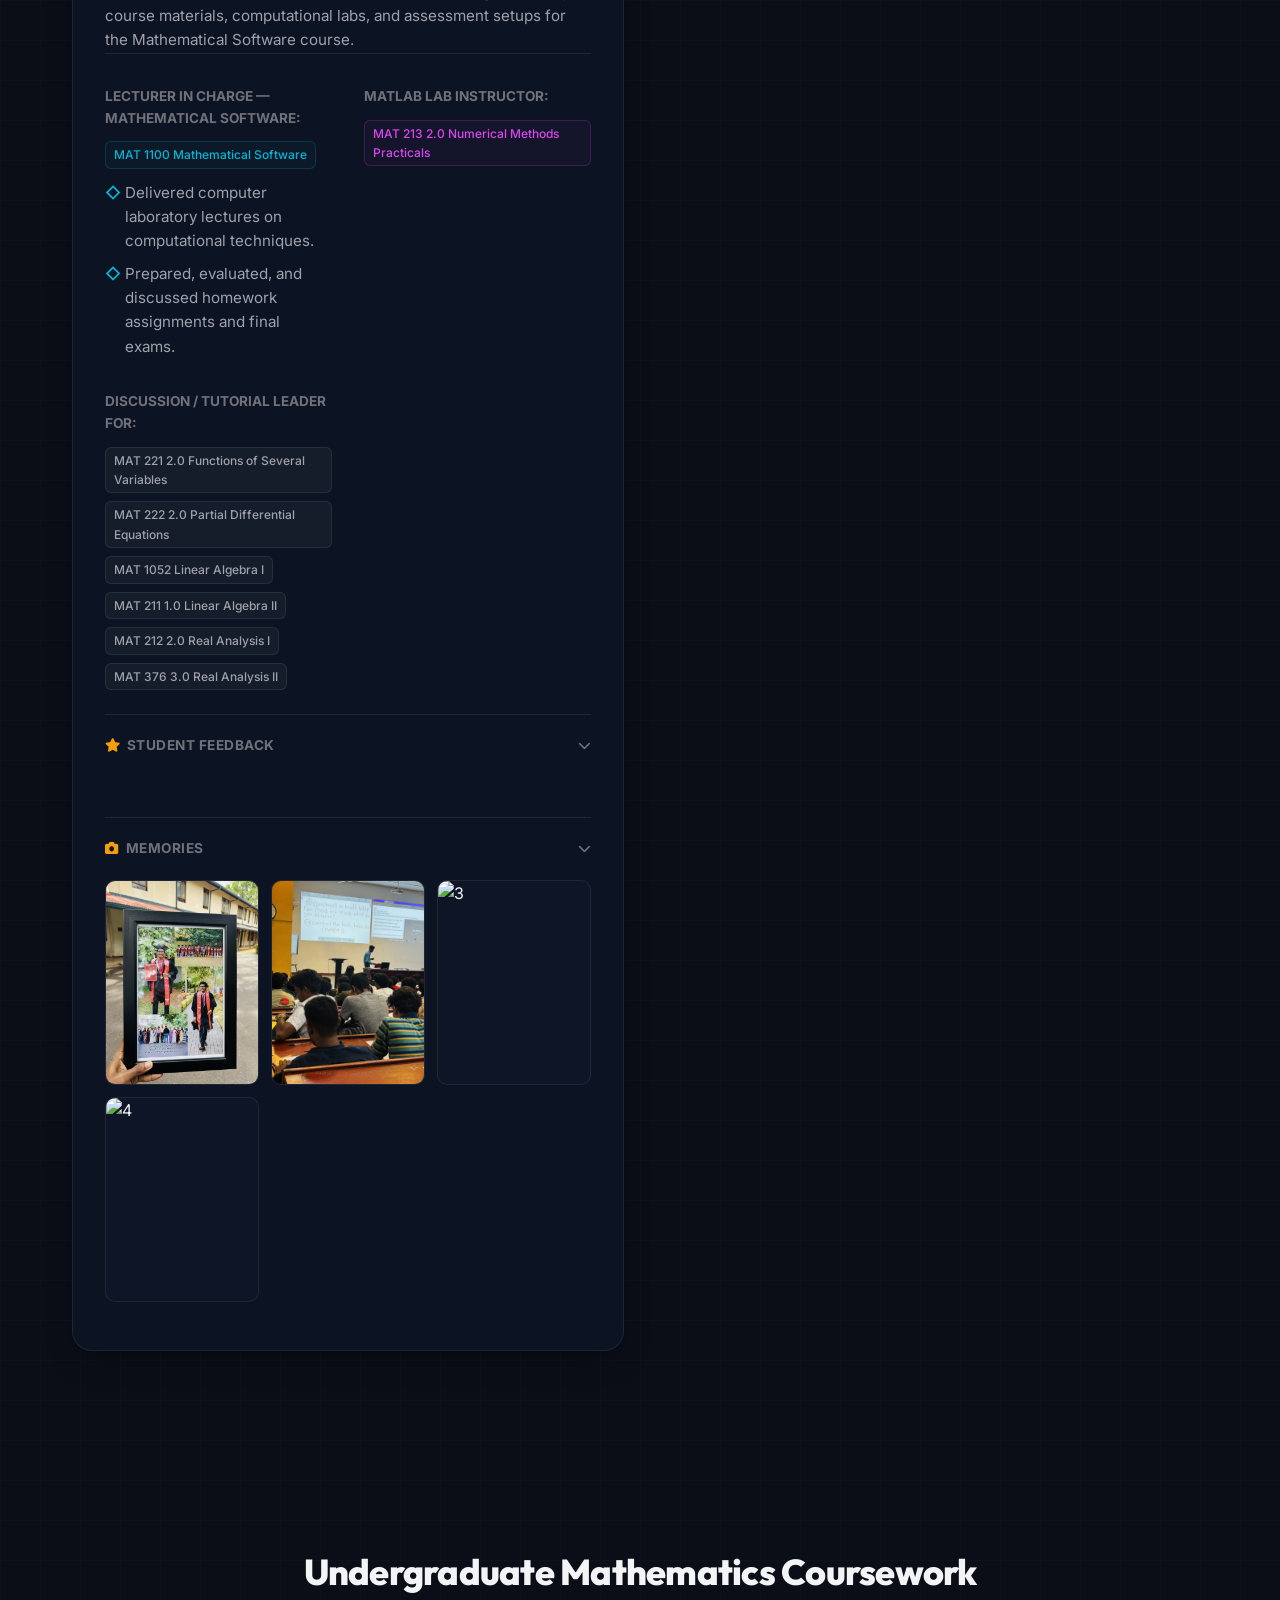
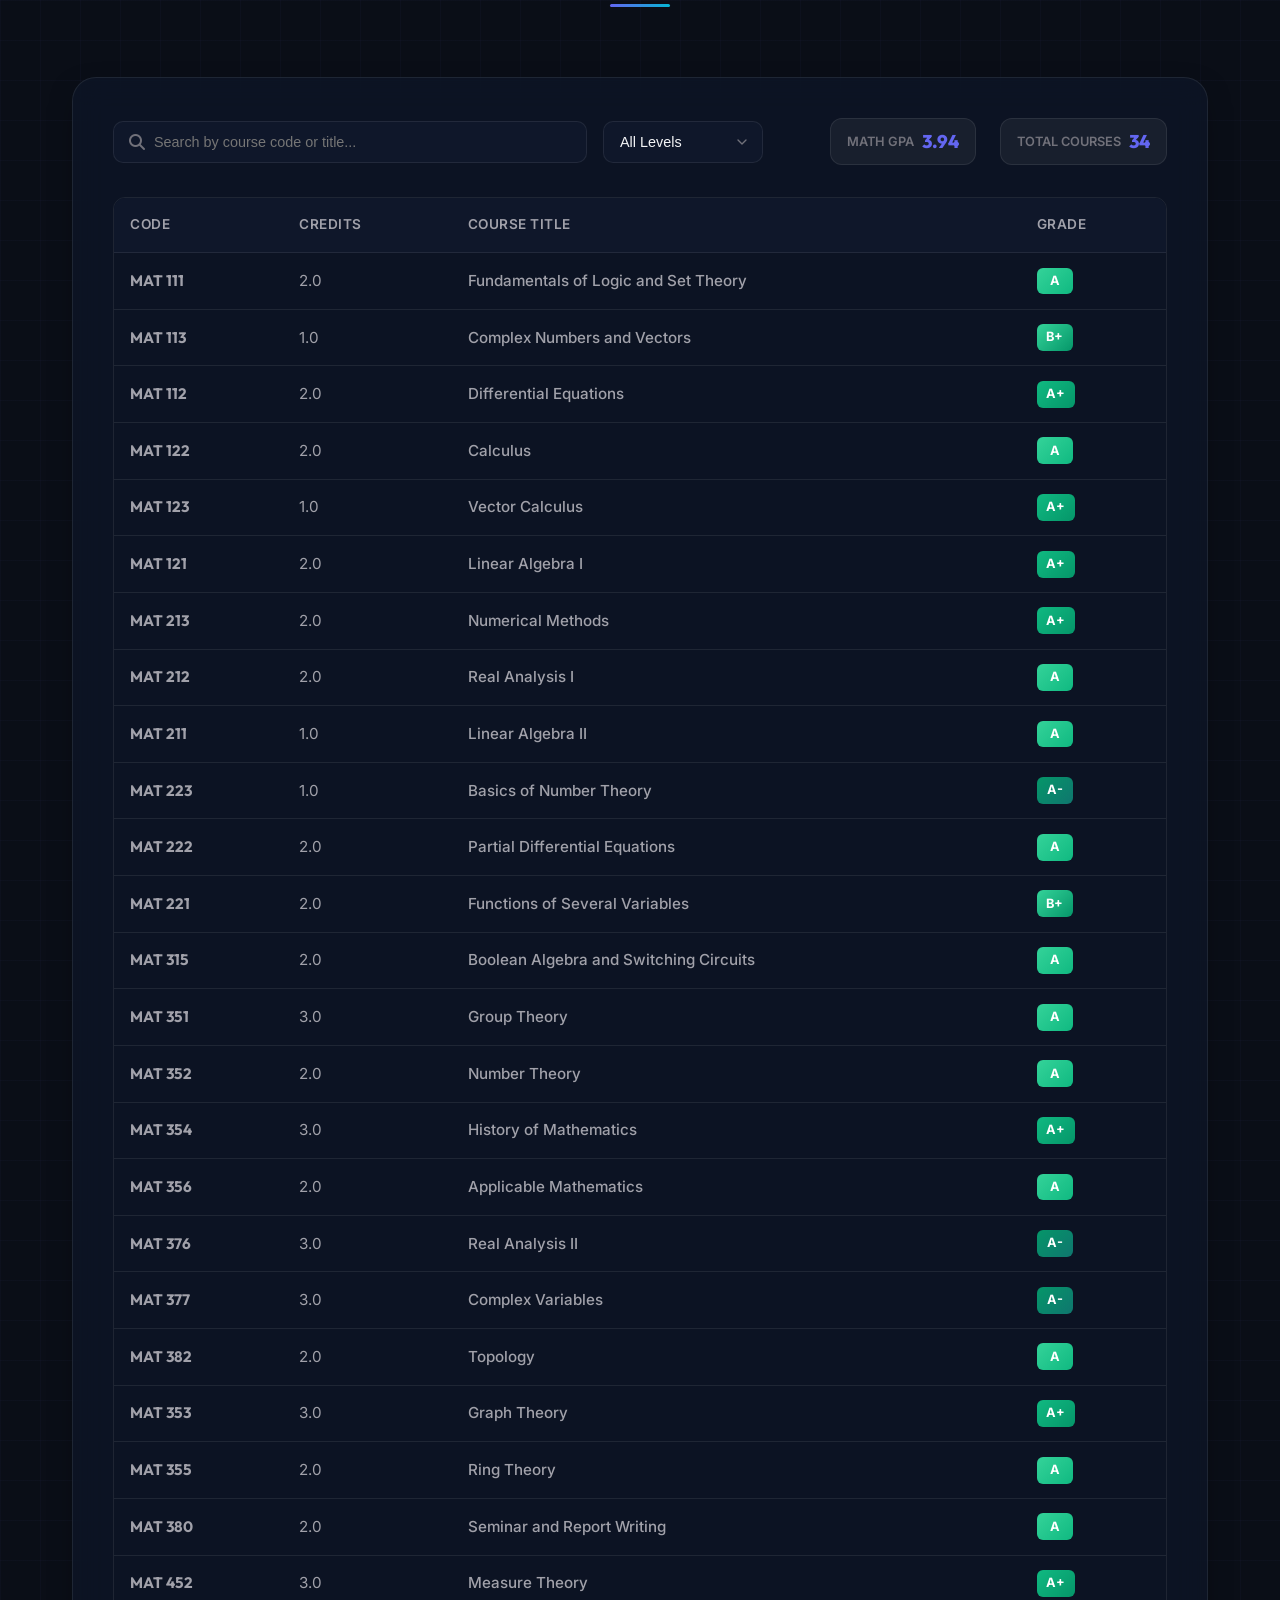
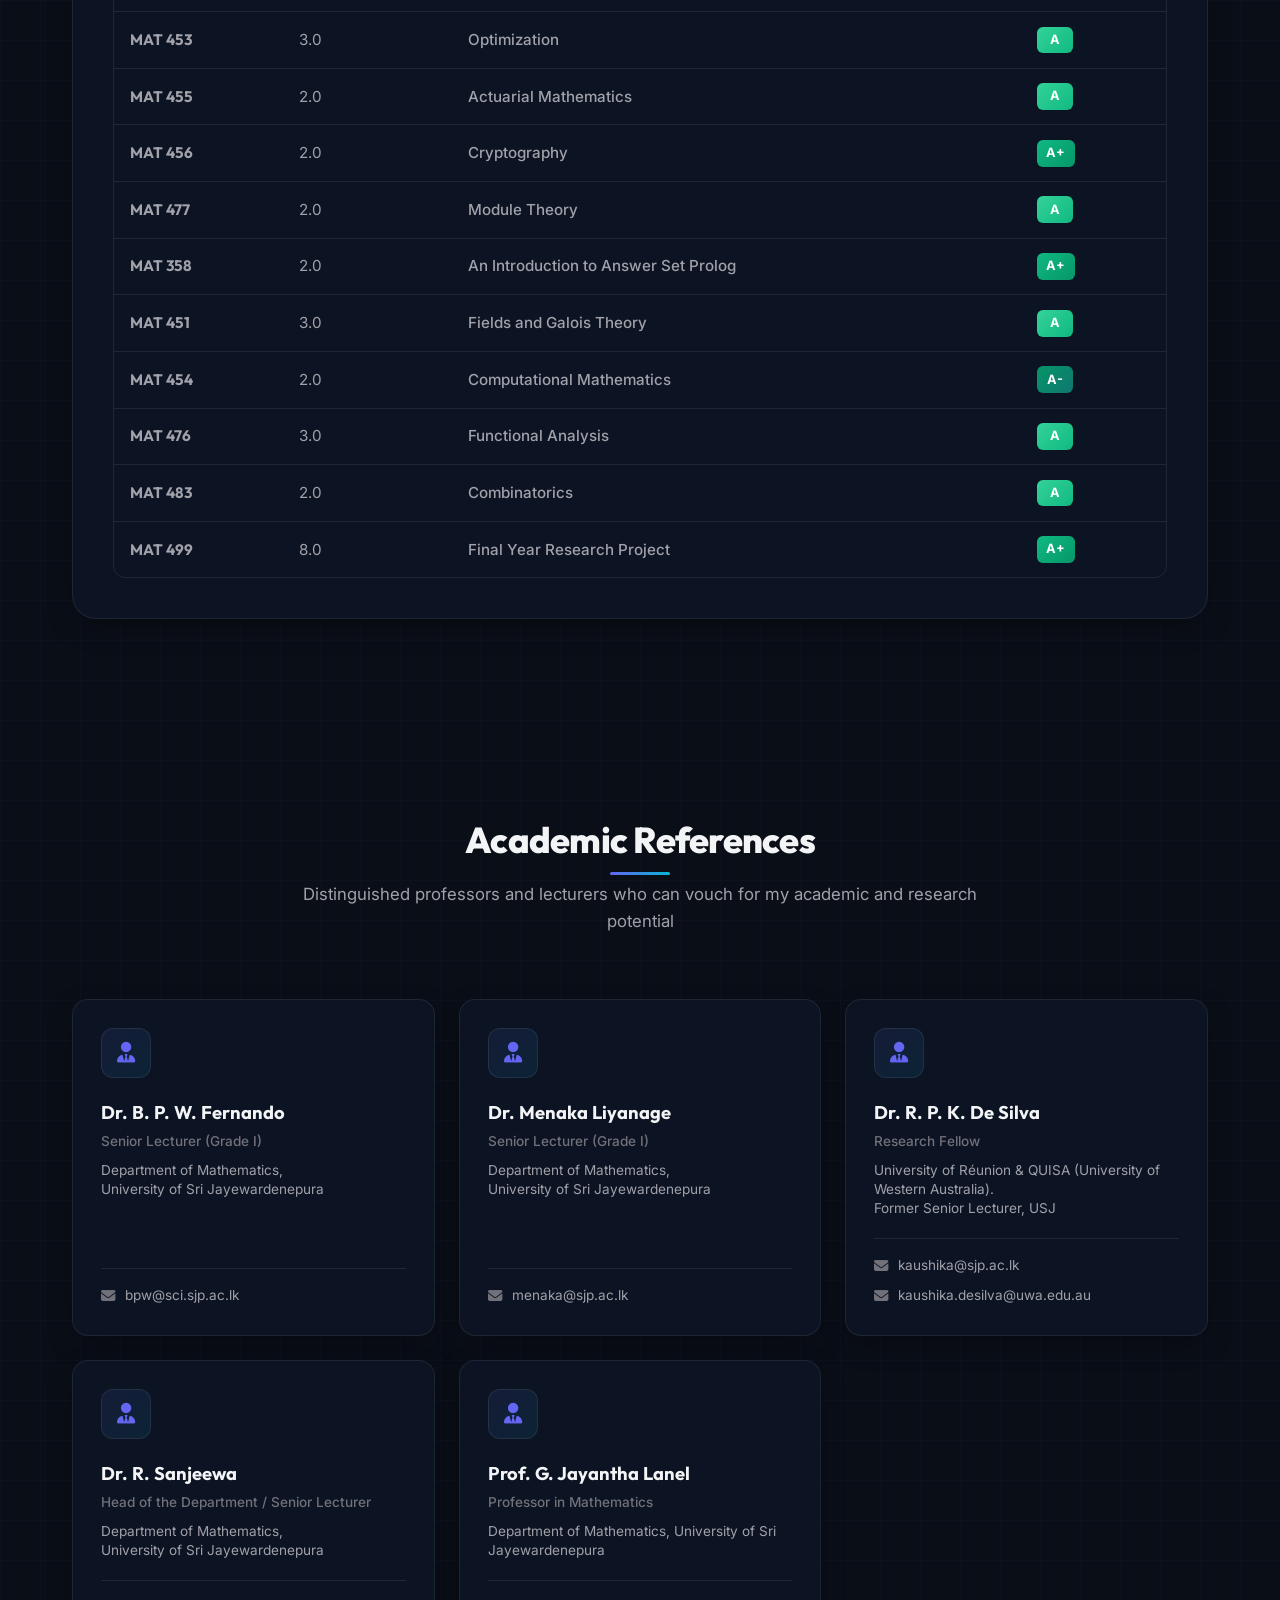
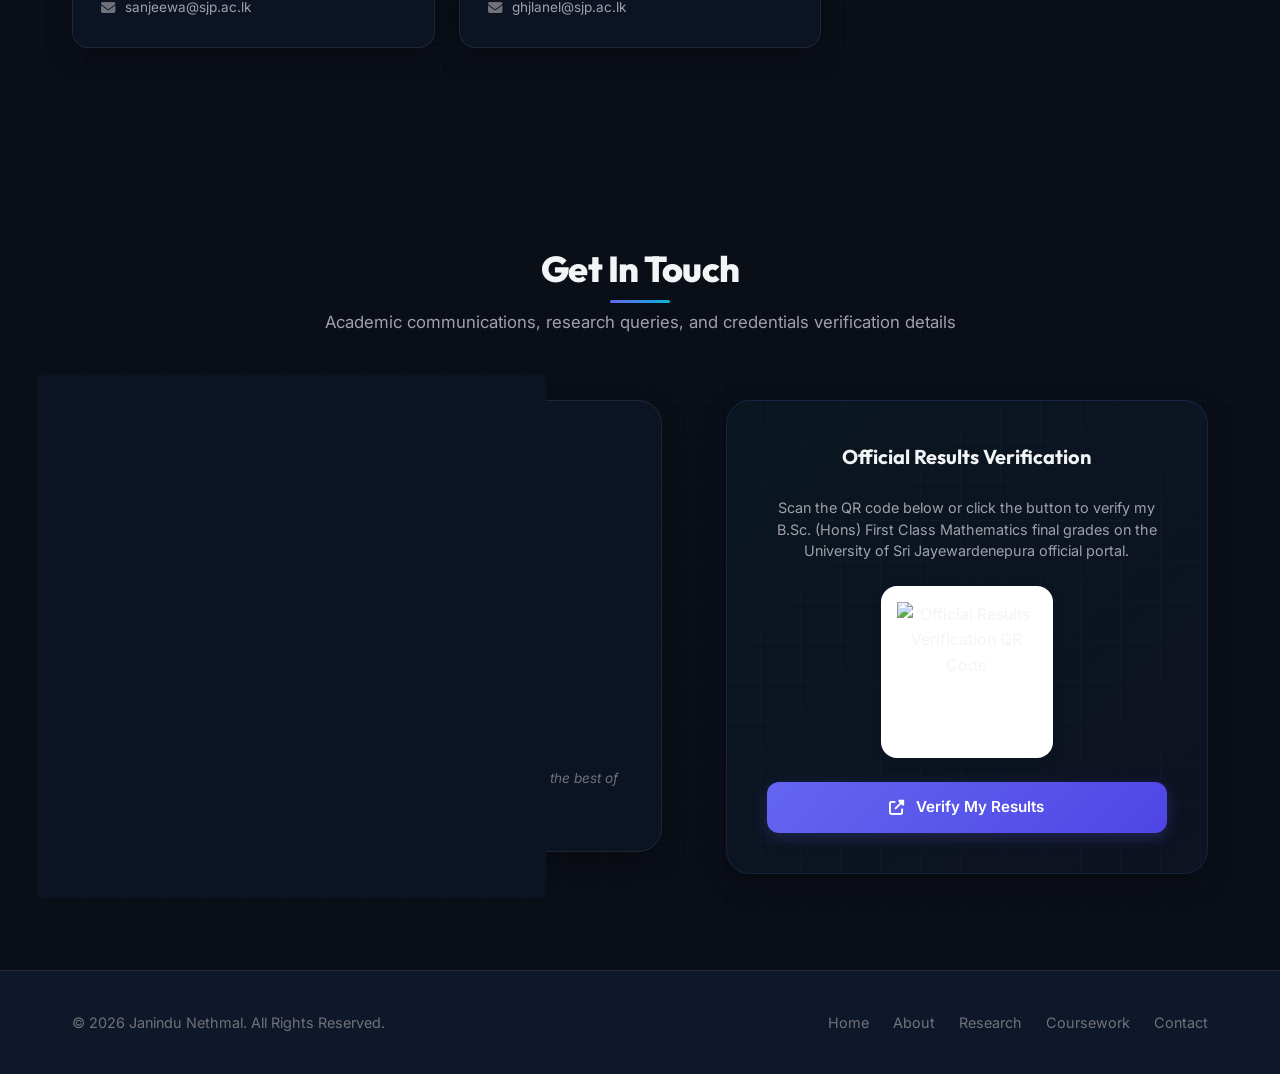
==== commit 48984469: "Add Google site verification meta tag to index.html" ====
--- a/index.html
+++ b/index.html
@@ -3,6 +3,7 @@
 
 <head>
     <meta charset="UTF-8">
+    <meta name="google-site-verification" content="ANoqSd8epzEFCgnAt8FeSf9aeAF0DD4tWT12ROApqvY" />
     <meta name="viewport" content="width=device-width, initial-scale=1.0">
     <meta name="description"
         content="Academic Portfolio of L. Janindu Nethmal Peiris - First Class Honours Graduate in Mathematics, Gold Medalist, Researcher in Functional Analysis, Topology, and Mathematical Biology.">
@@ -36,9 +37,6 @@
 
 <body>
 
-    <!-- Mathematical Floating Background -->
-    <canvas id="math-bg-canvas"></canvas>
-
     <!-- Navigation Bar -->
     <nav>
         <div class="nav-container">
@@ -49,6 +47,7 @@
                 <li><a href="#academic-blocks">Education</a></li>
                 <li><a href="#research">Research</a></li>
                 <li><a href="#teaching">Teaching</a></li>
+                <li><a href="https://janindunethmal.github.io/my-academic-teaching-website/" target="_blank">Teaching Website</a></li>
                 <li><a href="#coursework">Coursework</a></li>
                 <li><a href="#references">References</a></li>
                 <li><a href="#contact">Contact</a></li>
@@ -107,8 +106,6 @@
                 </div>
             </div>
             <div class="hero-image-wrapper">
-                <div class="hero-image-bg-shape"></div>
-                <div class="hero-image-outline"></div>
                 <div class="hero-image">
                     <img src="assets/profile.JPG" alt="L. Janindu Nethmal Peiris Profile Picture">
                 </div>
@@ -129,7 +126,7 @@
                     I am a Mathematics graduate from the University of Sri Jayewardenepura (USJ), Sri Lanka, 
                     and an incoming Fall 2026 fully funded Master's research student at KAIST, South Korea. 
                 </p>
-                <p class="profile-intro" style="font-size: 1.05rem; margin-top: -1rem;">
+                <p class="profile-intro">
                     During my bachelor's degree at USJ, I was the highest GPA holder in Mathematics in my batch. 
                     I served as a Teaching Assistant at USJ, Visiting Lecturer at the Faculty of Technology,
                     University of Colombo, and currently serve as a Visiting Lecturer at GISM Institute.
@@ -287,12 +284,11 @@
                                         Program</a></h3>
                                 <div class="timeline-subinfo">(Moscow, Russia)</div>
                             </div>
-                            <span class="timeline-date">Commenced Sept 2025</span>
+                            <span class="timeline-date">Sept 2025 - Dec 2025</span>
                         </div>
                         <div class="timeline-body">
                             <p style="margin-bottom: 0.75rem;">
-                                Selected as one of 13 Manta Fellows from three leading state universities in Sri Lanka.
-                                Fully funded by the Manta Institute for Mathematics to participate in the prestigious
+                                Participated in the prestigious
                                 program organized by the Independent University of Moscow, the Higher School of
                                 Economics, and the Moscow Center for Continuous Mathematical Education.
                             </p>
@@ -358,7 +354,7 @@
                                 B.Sc. Mathematics Honors degree at USJ.
                             </p>
                             <a href="https://1drv.ms/b/c/8fab2ed5d67792d9/IQACLX0llEaOSLFs8Qm0w5SDASg4kP41sZ5-e5Twlcd8IKg?e=sXuTvm"
-                                target="_blank" class="btn-link-cert" style="color: var(--primary);">
+                                target="_blank" class="btn-link-cert">
                                 View Scholarship Certificate <i class="fas fa-arrow-right"></i>
                             </a>
                         </div>
@@ -458,10 +454,9 @@
             </div>
 
             <!-- ASP Prolog project -->
-            <div class="research-card" style="margin-top: 2rem; width: 100%;">
+            <div class="research-card" style="margin-top: 1.5rem; width: 100%;">
                 <div class="research-card-header">
-                    <span class="research-badge"
-                        style="background:rgba(16, 185, 129, 0.08); border-color:rgba(16, 185, 129, 0.2); color:#10b981;">Course
+                    <span class="research-badge" style="background:rgba(26,122,76,0.06); border-color:rgba(26,122,76,0.2); color:#1a7a4c;">Course
                         Project</span>
                 </div>
                 <h3>Medical Diagnosis System Using Answer Set Prolog (ASP)</h3>
@@ -505,7 +500,7 @@
                         <h3>Visiting Lecturer in Mathematics</h3>
                         <span class="teaching-duration">19 May 2026 – Present</span>
                     </div>
-                    <div class="teaching-institution">Graduate Institute of Science and Management (GISM)</div>
+                    <div class="teaching-institution">Graduate Institute of Science and Management (GISM), Sri Lanka</div>
                     <p class="teaching-desc">
                         <!-- Responsible for teaching FMS.011 Core Mathematics I for one semester. -->
                     </p>
@@ -543,7 +538,7 @@
                         <h3>Visiting Lecturer in Mathematics</h3>
                         <span class="teaching-duration">08 Jun 2026 – 19 Jun 2026</span>
                     </div>
-                    <div class="teaching-institution">University of Colombo</div>
+                    <div class="teaching-institution">University of Colombo, Sri Lanka</div>
                     <p class="teaching-desc">
                         I am grateful for the opportunity to coordinate and conduct a 10-day Intensive Mathematics
                         lecture series for first-year undergraduate students of the Faculty of Technology,
@@ -573,19 +568,19 @@
 
                 </div>
 
-                <div class="teaching-card" style="grid-column: span 2;">
+                <div class="teaching-card">
                     <div class="teaching-card-title">
                         <h3>Graduate Teaching Assistant</h3>
                         <span class="teaching-duration">June 2025 – April 2026</span>
                     </div>
-                    <div class="teaching-institution">Department of Mathematics, University of Sri Jayewardenepura</div>
+                    <div class="teaching-institution">Department of Mathematics, University of Sri Jayewardenepura, Sri Lanka</div>
                     <p class="teaching-desc">
                         Supported students in tutorial classrooms and graded assignments for several foundational
                         mathematics modules. Managed delivery of course materials, computational labs, and assessment
                         setups for the Mathematical Software course.
                     </p>
 
-                    <div class="profile-details-grid" style="border:none; padding-top: 1rem;">
+                    <div class="profile-details-grid">
                         <div class="profile-detail-item">
                             <h4
                                 style="font-size:0.85rem; text-transform:uppercase; color:var(--text-muted); margin-bottom:0.5rem;">
@@ -986,21 +981,17 @@
                 </div>
 
                 <!-- Reference 5 -->
-                <div class="reference-card" style="grid-column: span 2;">
+                <div class="reference-card">
                     <div class="ref-avatar"><i class="fas fa-user-tie"></i></div>
                     <h3>Prof. G. Jayantha Lanel</h3>
                     <div class="ref-title">Professor in Mathematics</div>
                     <div class="ref-dept">
                         Department of Mathematics, University of Sri Jayewardenepura
                     </div>
-                    <div class="profile-details-grid" style="border:none; padding:0;">
-                        <div class="profile-detail-item">
-                                <div class="ref-contact-links" style="border:none; padding:0;">
-                                    <a href="mailto:ghjlanel@sjp.ac.lk" class="ref-contact-item">
-                                    <i class="fas fa-envelope"></i> ghjlanel@sjp.ac.lk
-                                </a>
-                            </div>
-                        </div>
+                    <div class="ref-contact-links">
+                        <a href="mailto:ghjlanel@sjp.ac.lk" class="ref-contact-item">
+                            <i class="fas fa-envelope"></i> ghjlanel@sjp.ac.lk
+                        </a>
                     </div>
                 </div>
 
@@ -1091,7 +1082,7 @@
     <!-- Footer -->
     <footer>
         <div class="footer-container">
-            <p>&copy; 2026 L. Janindu Nethmal Peiris. All Rights Reserved.</p>
+            <p>&copy; 2026 Janindu Nethmal. All Rights Reserved.</p>
             <div class="footer-links">
                 <a href="#home">Home</a>
                 <a href="#about">About</a>
